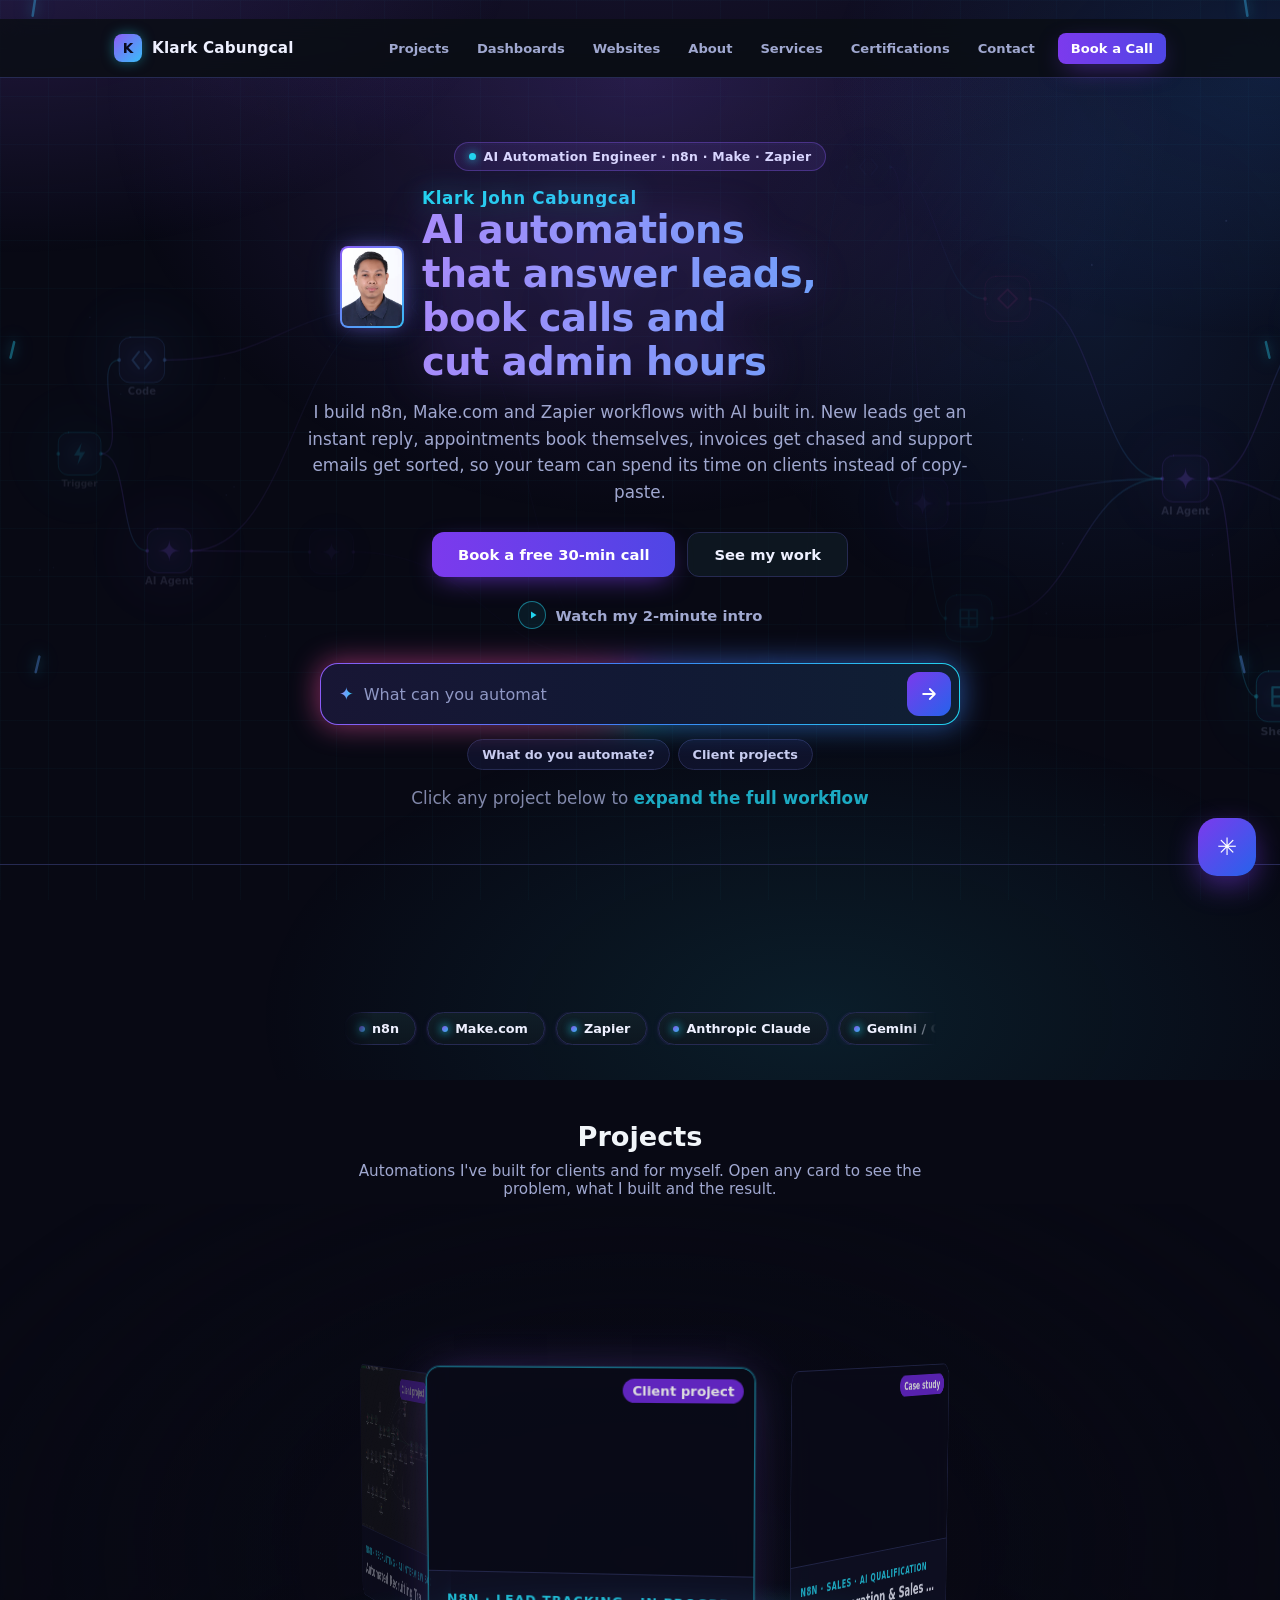
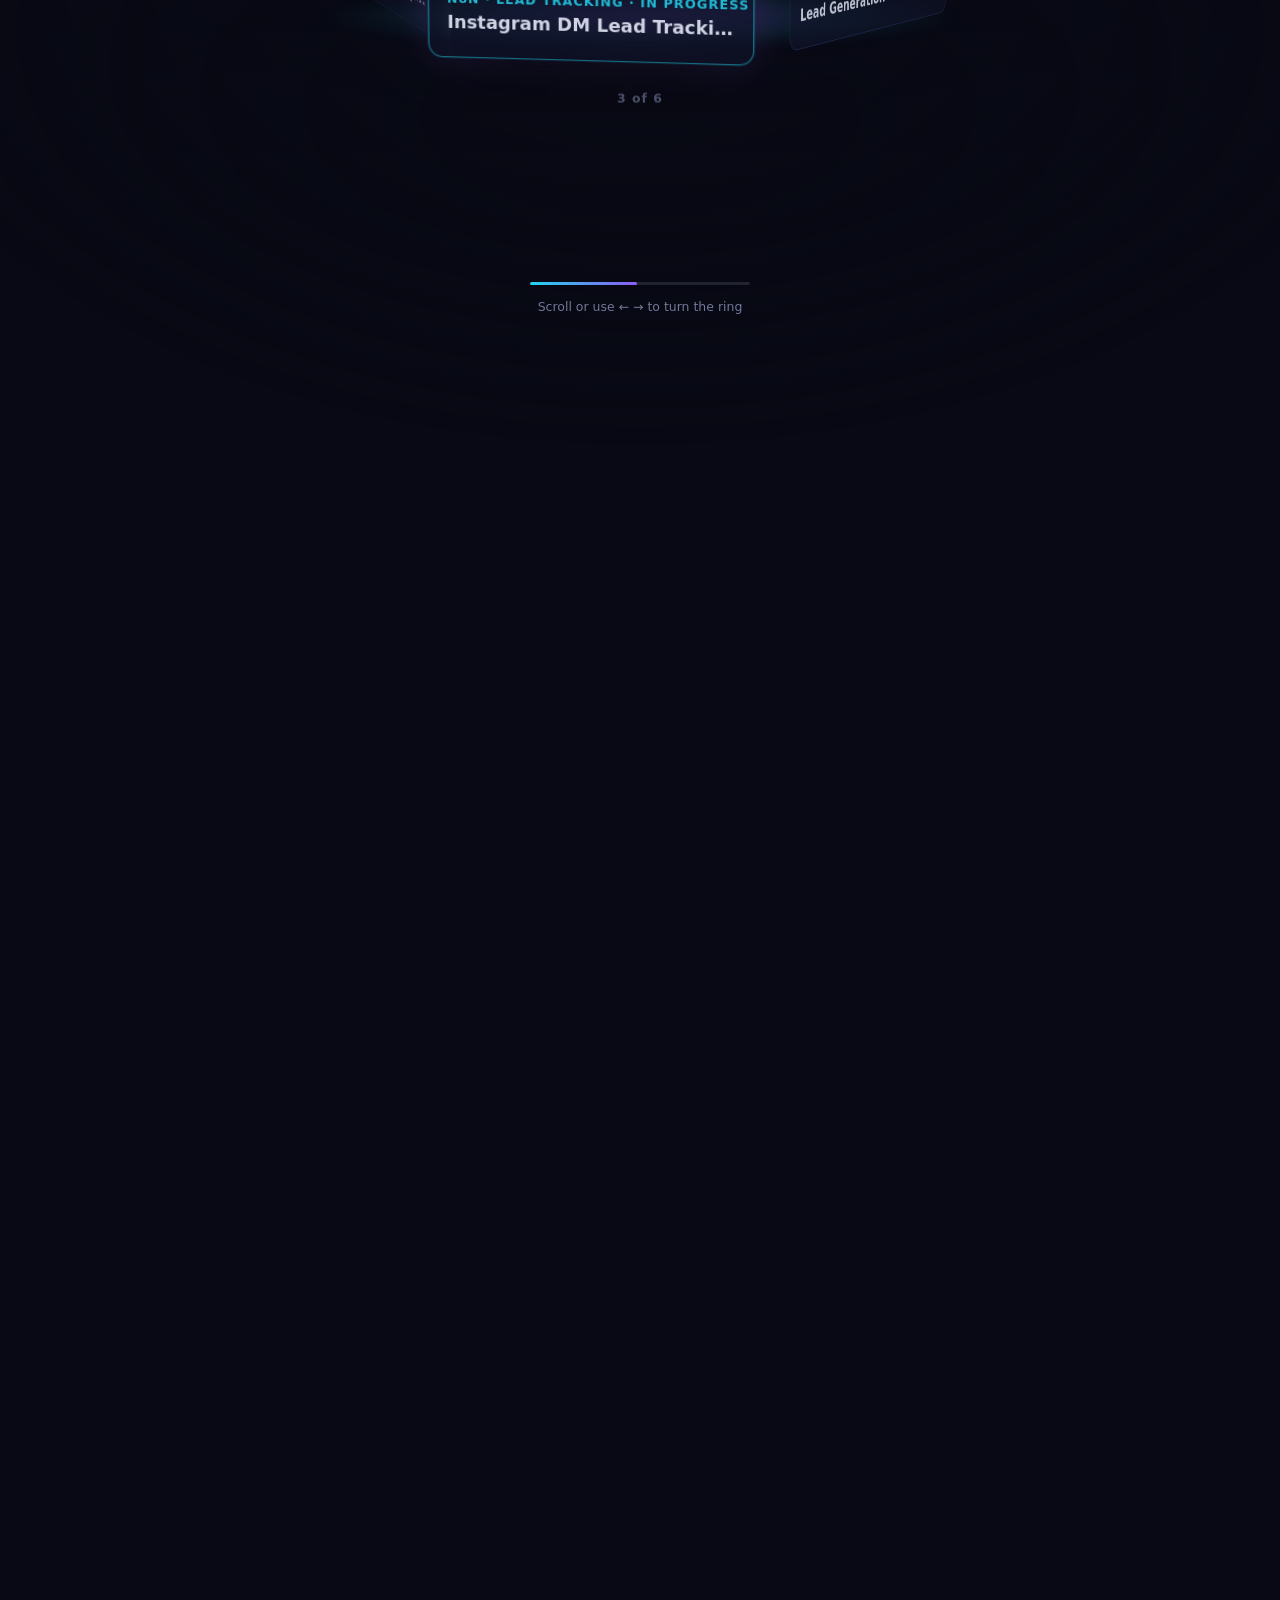
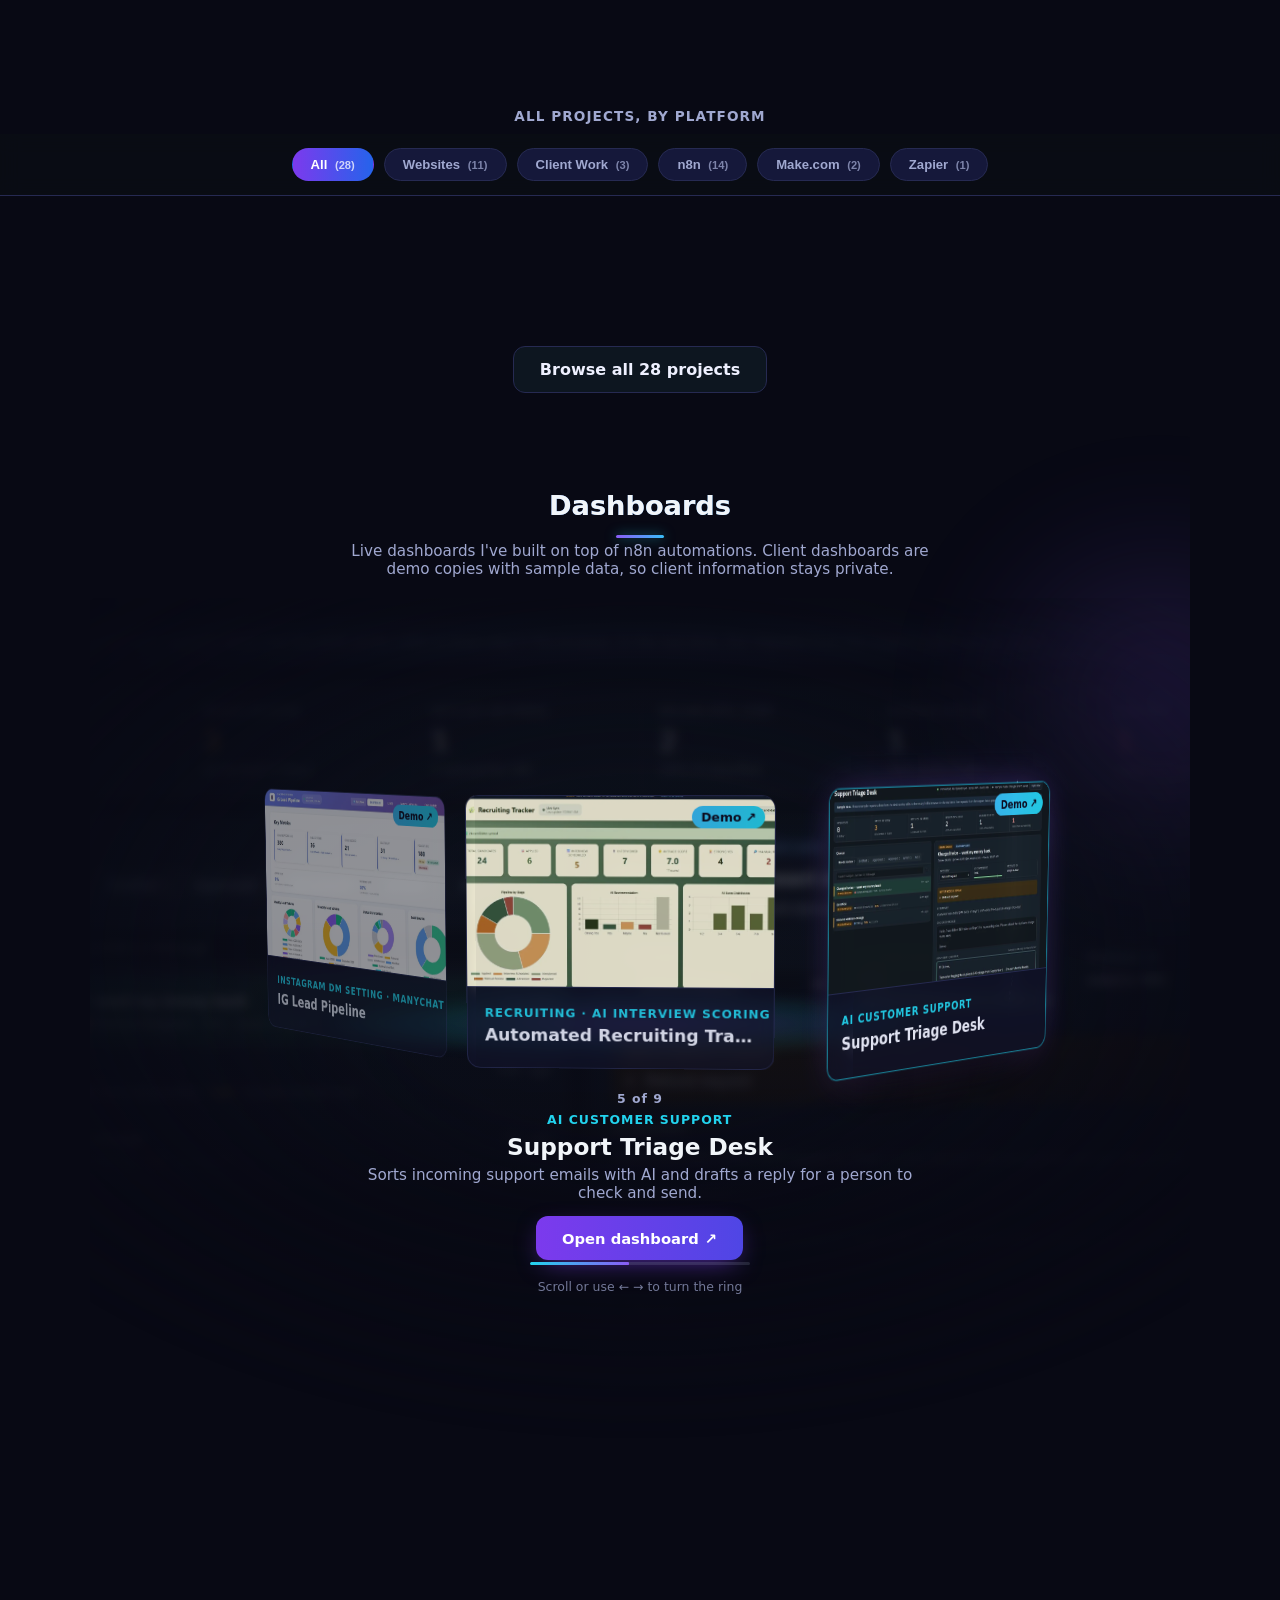
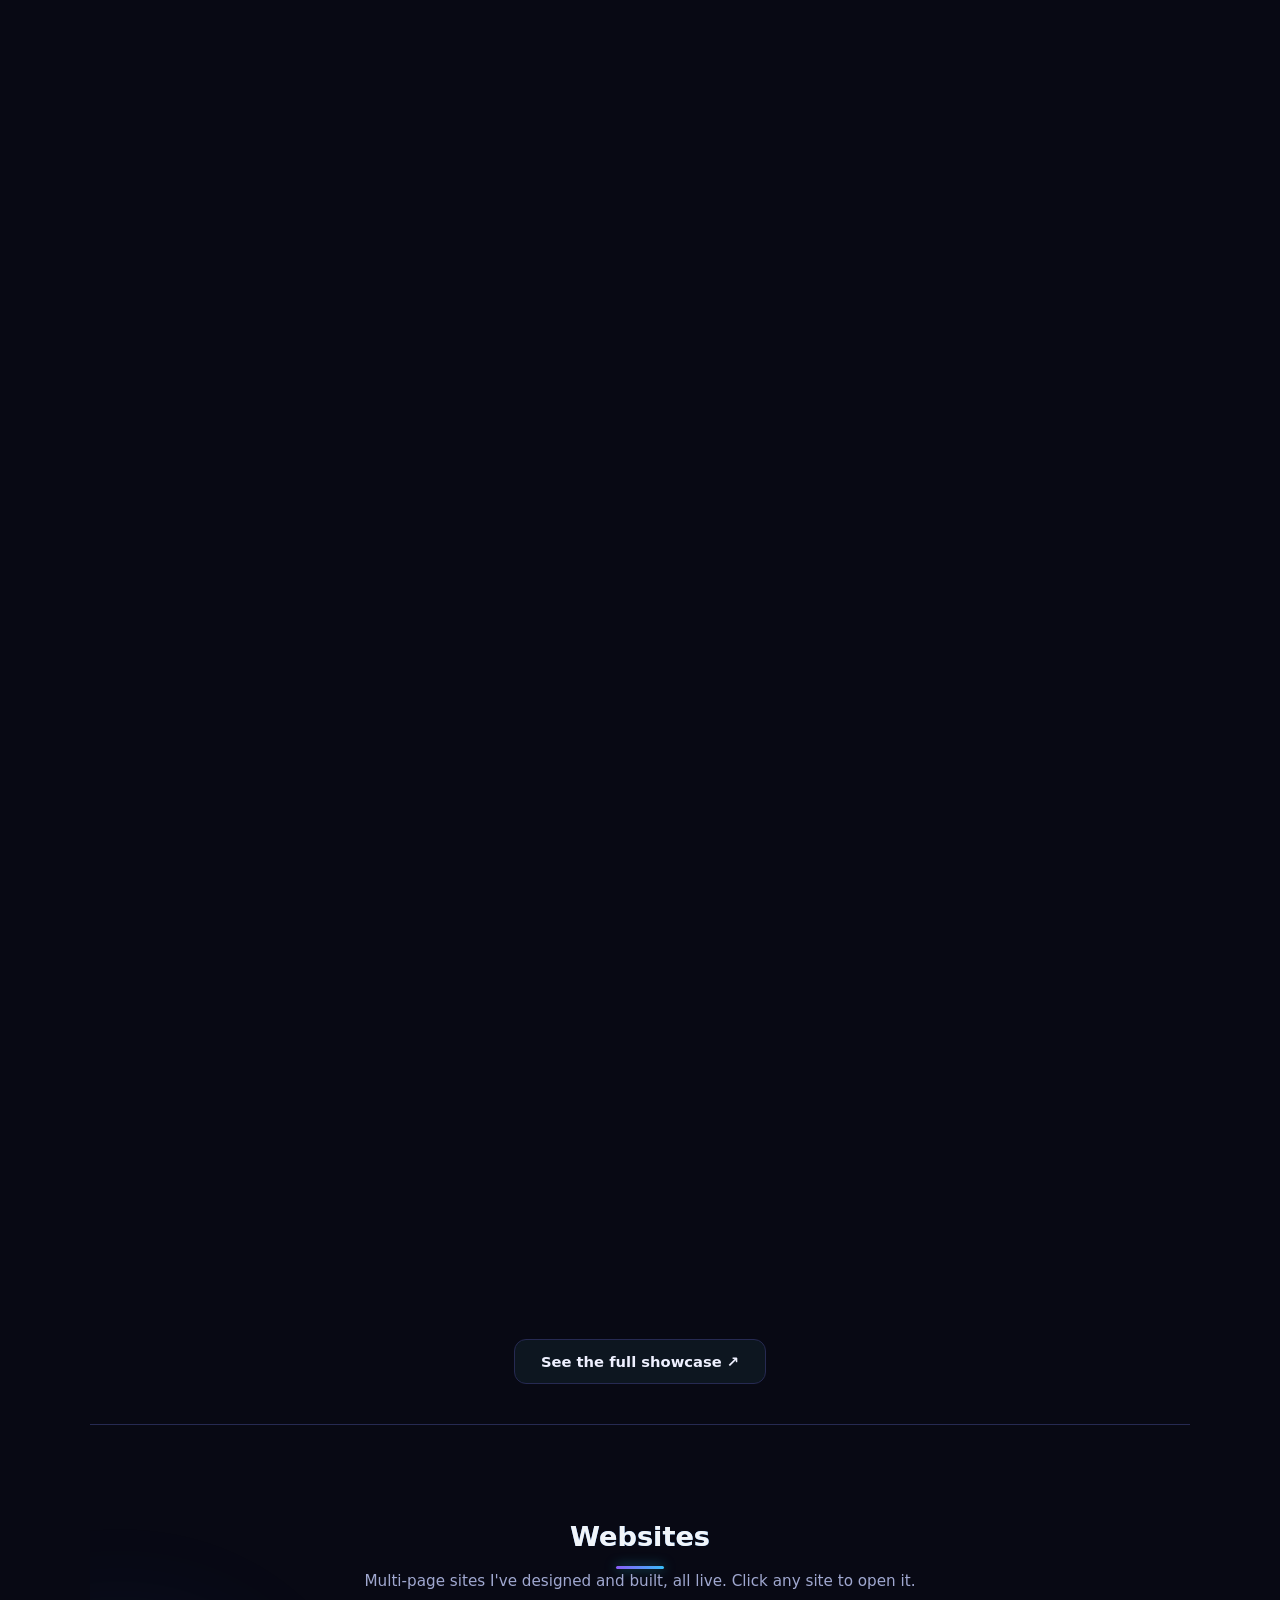
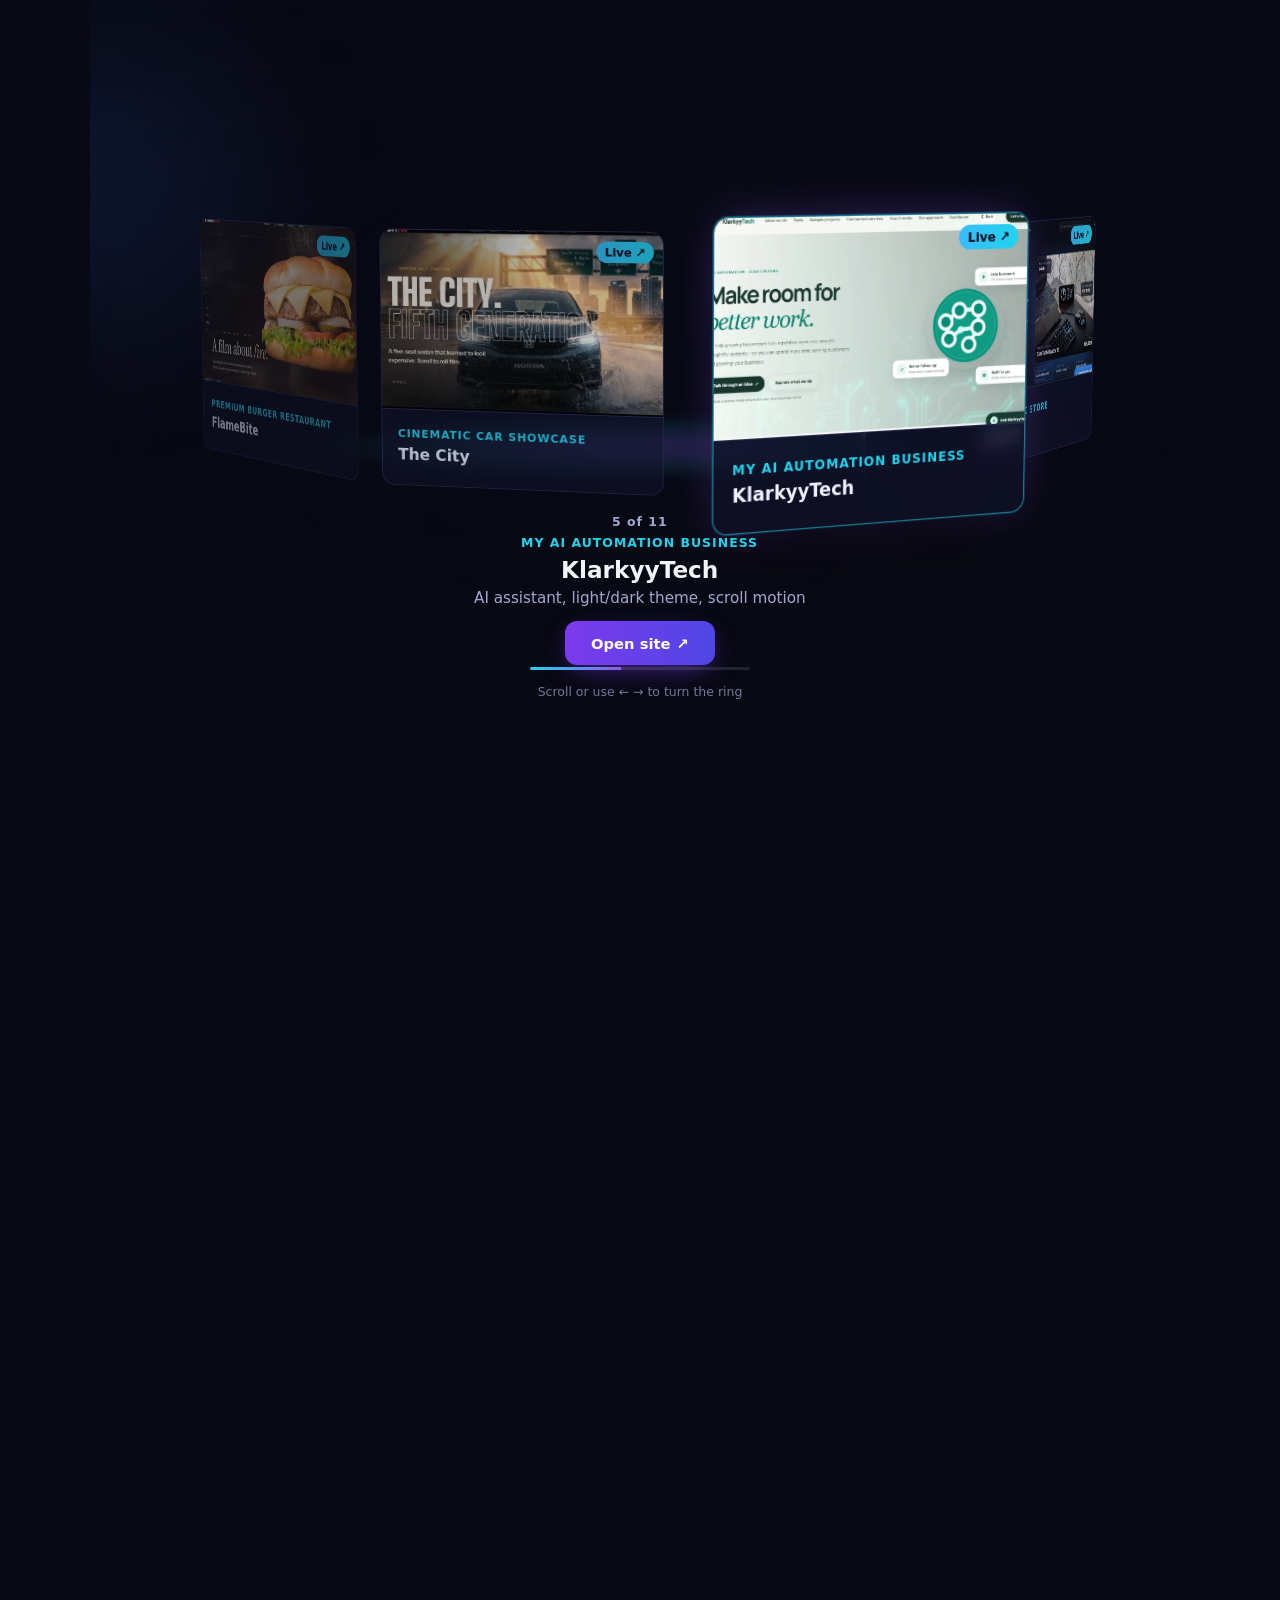
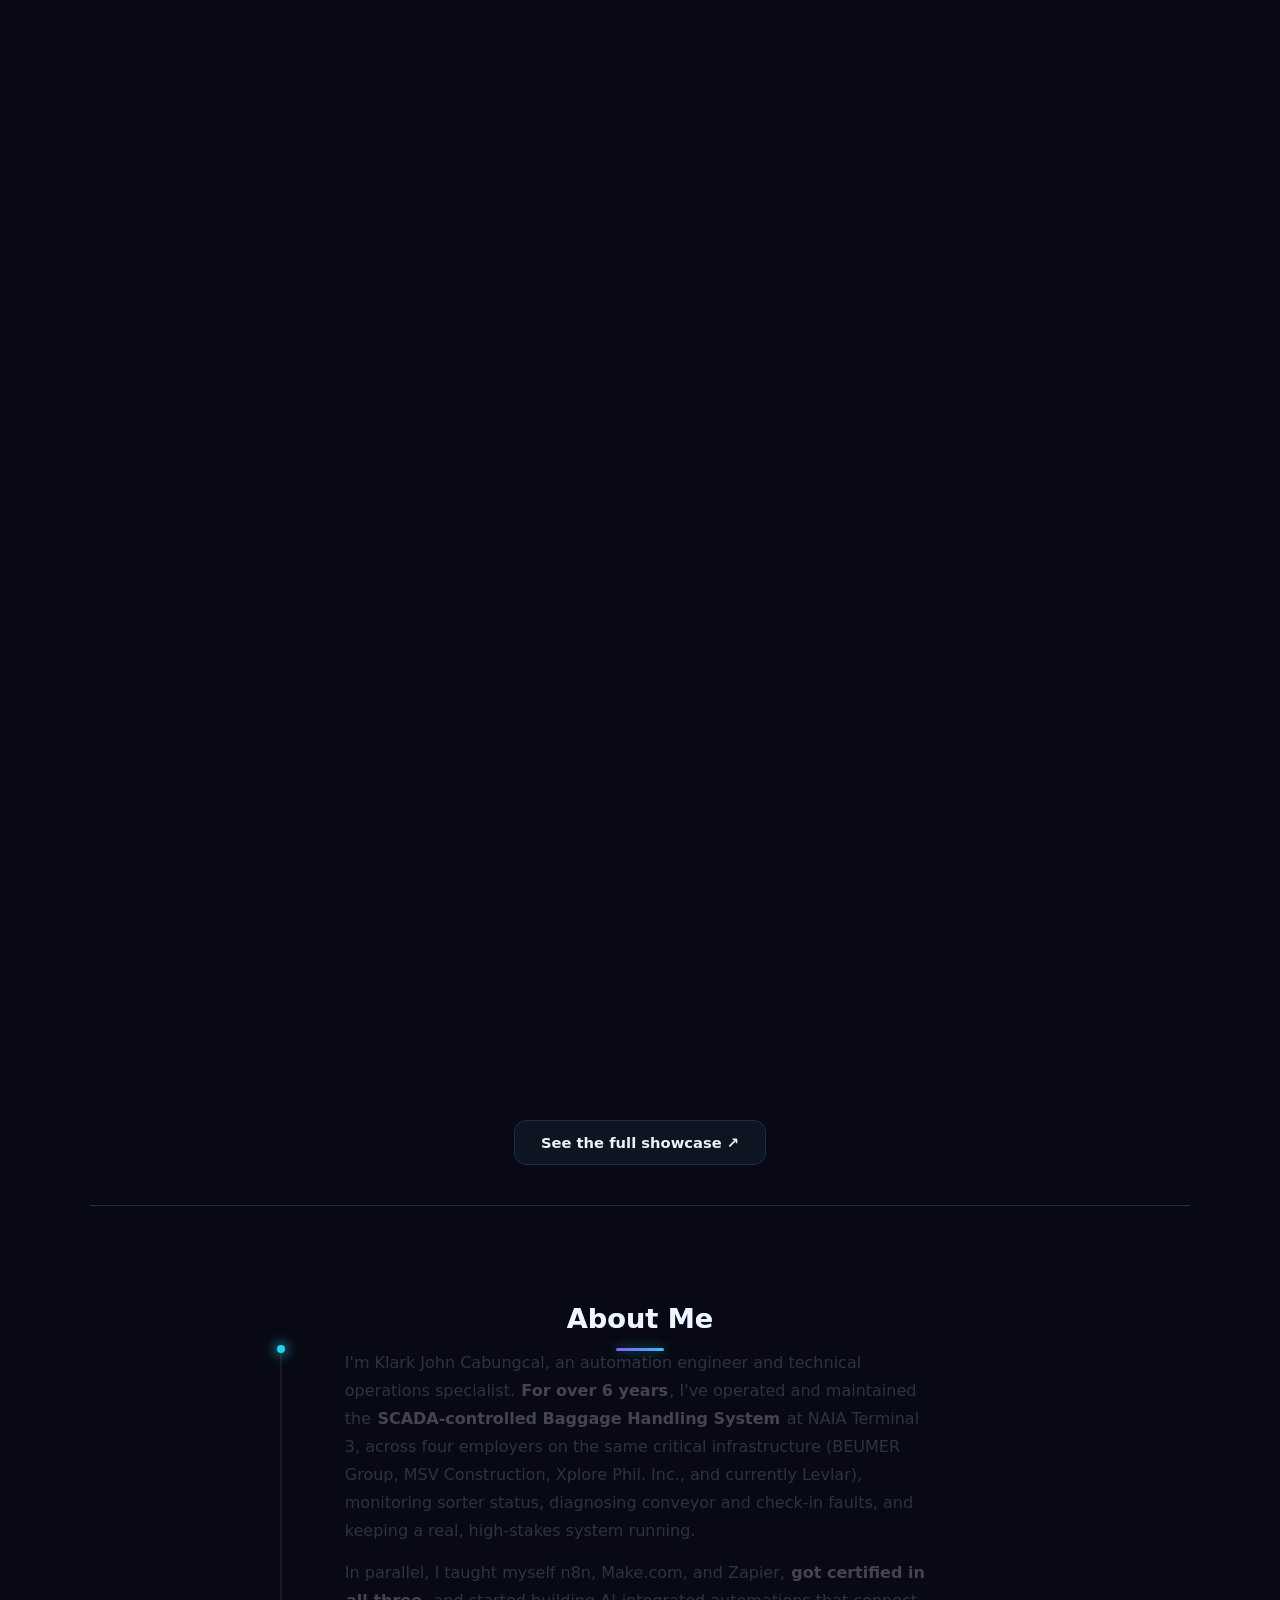
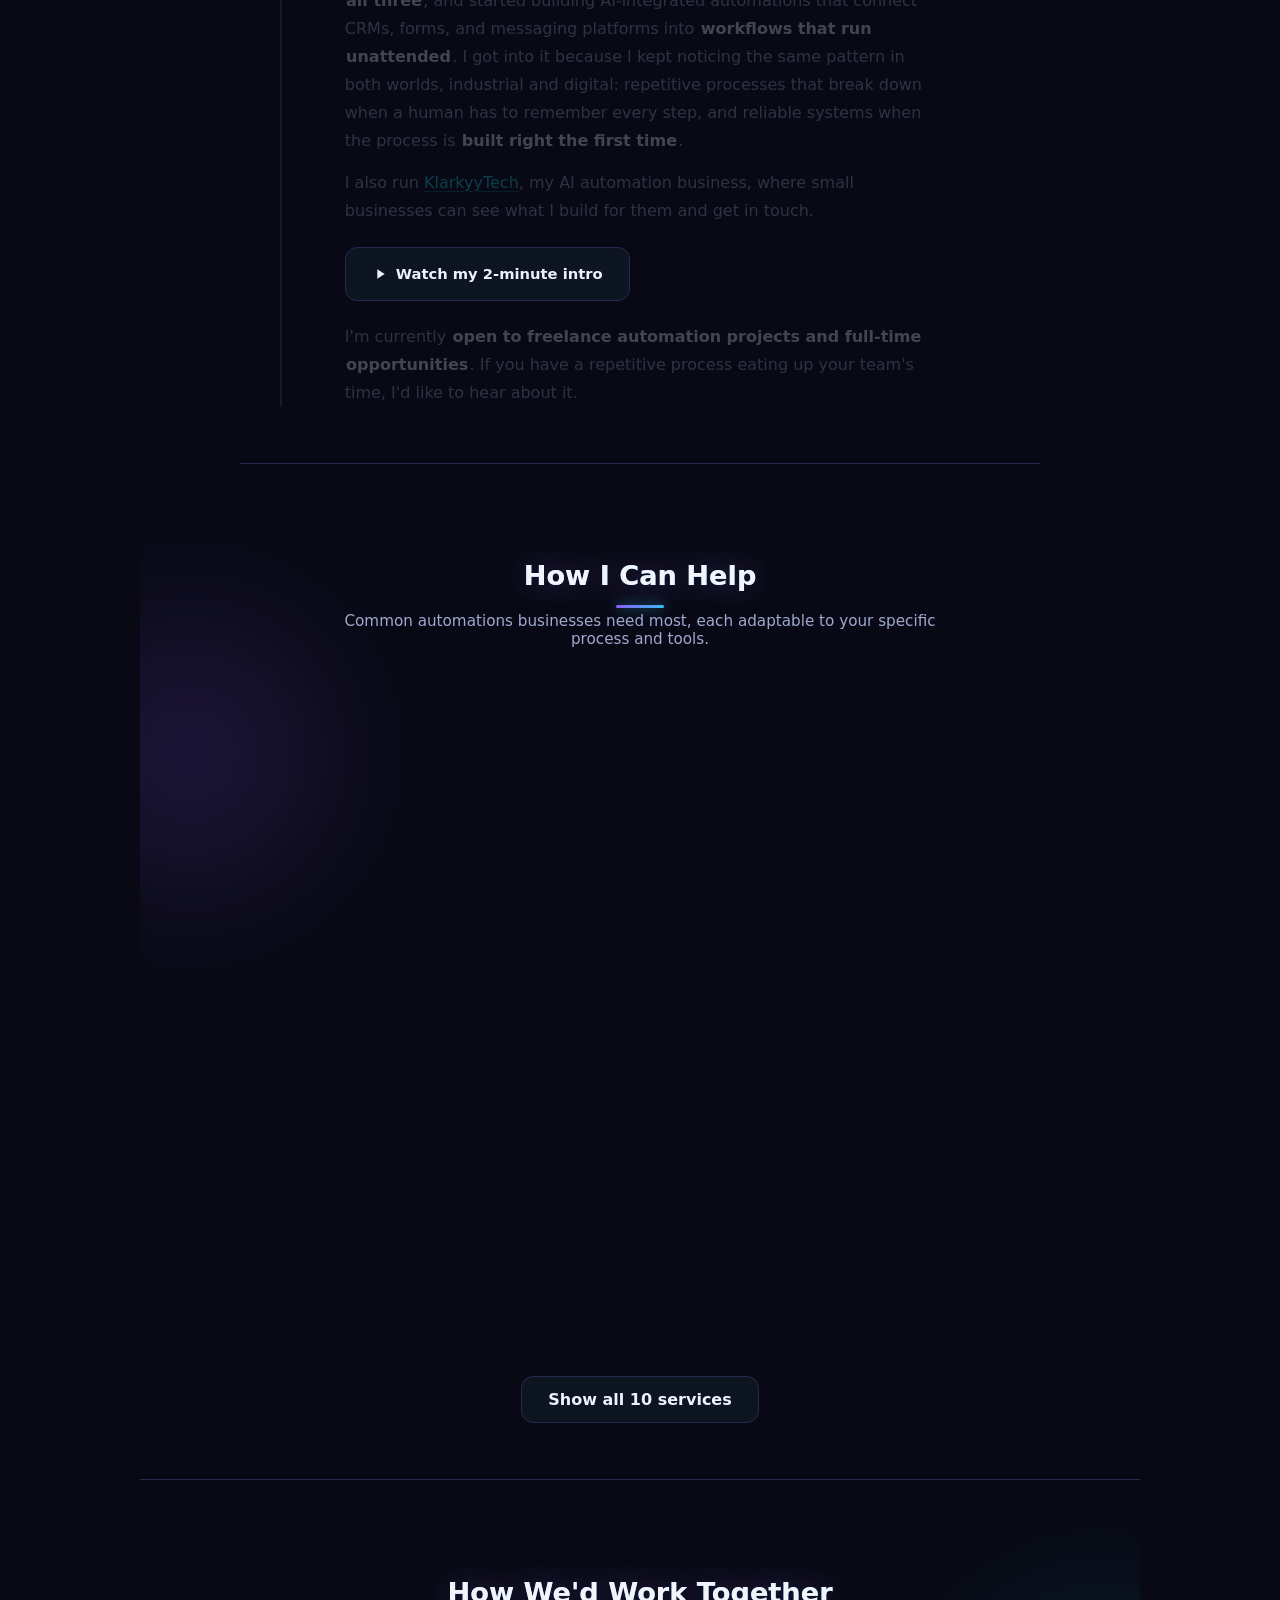
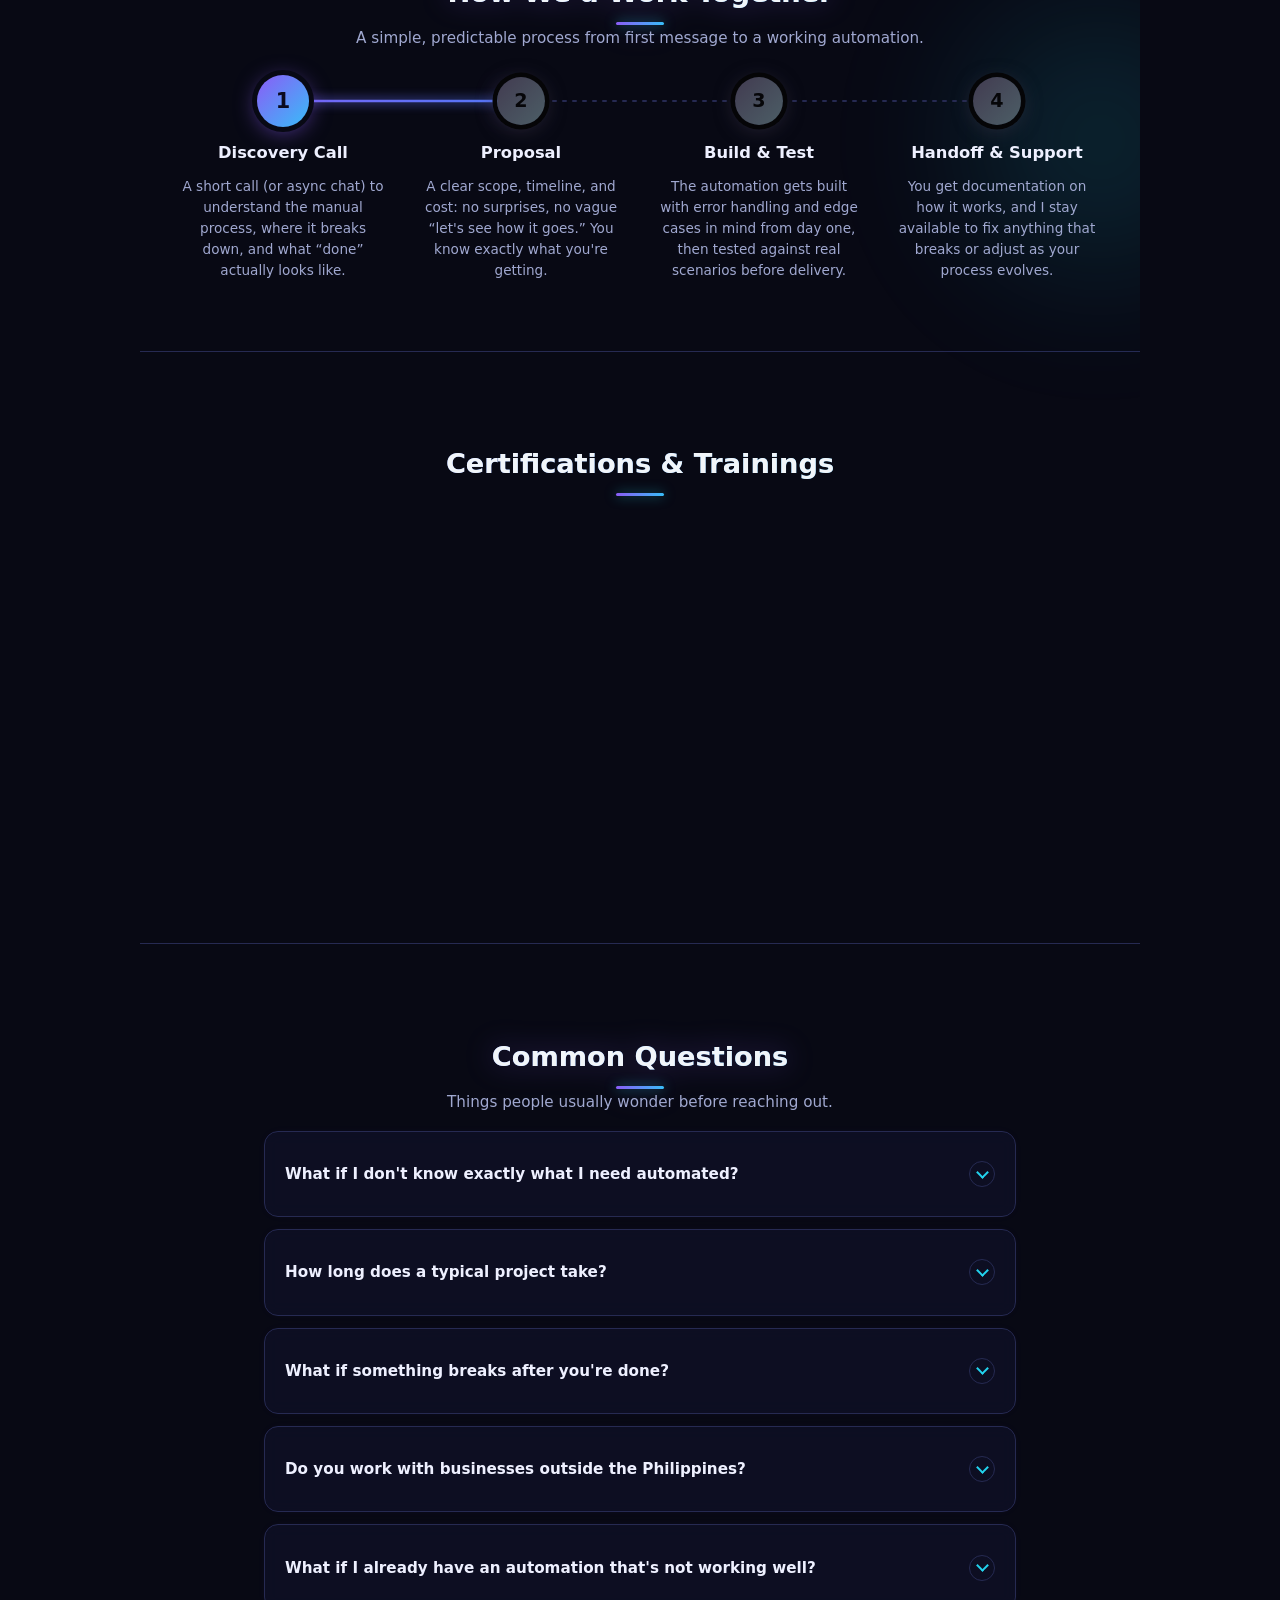
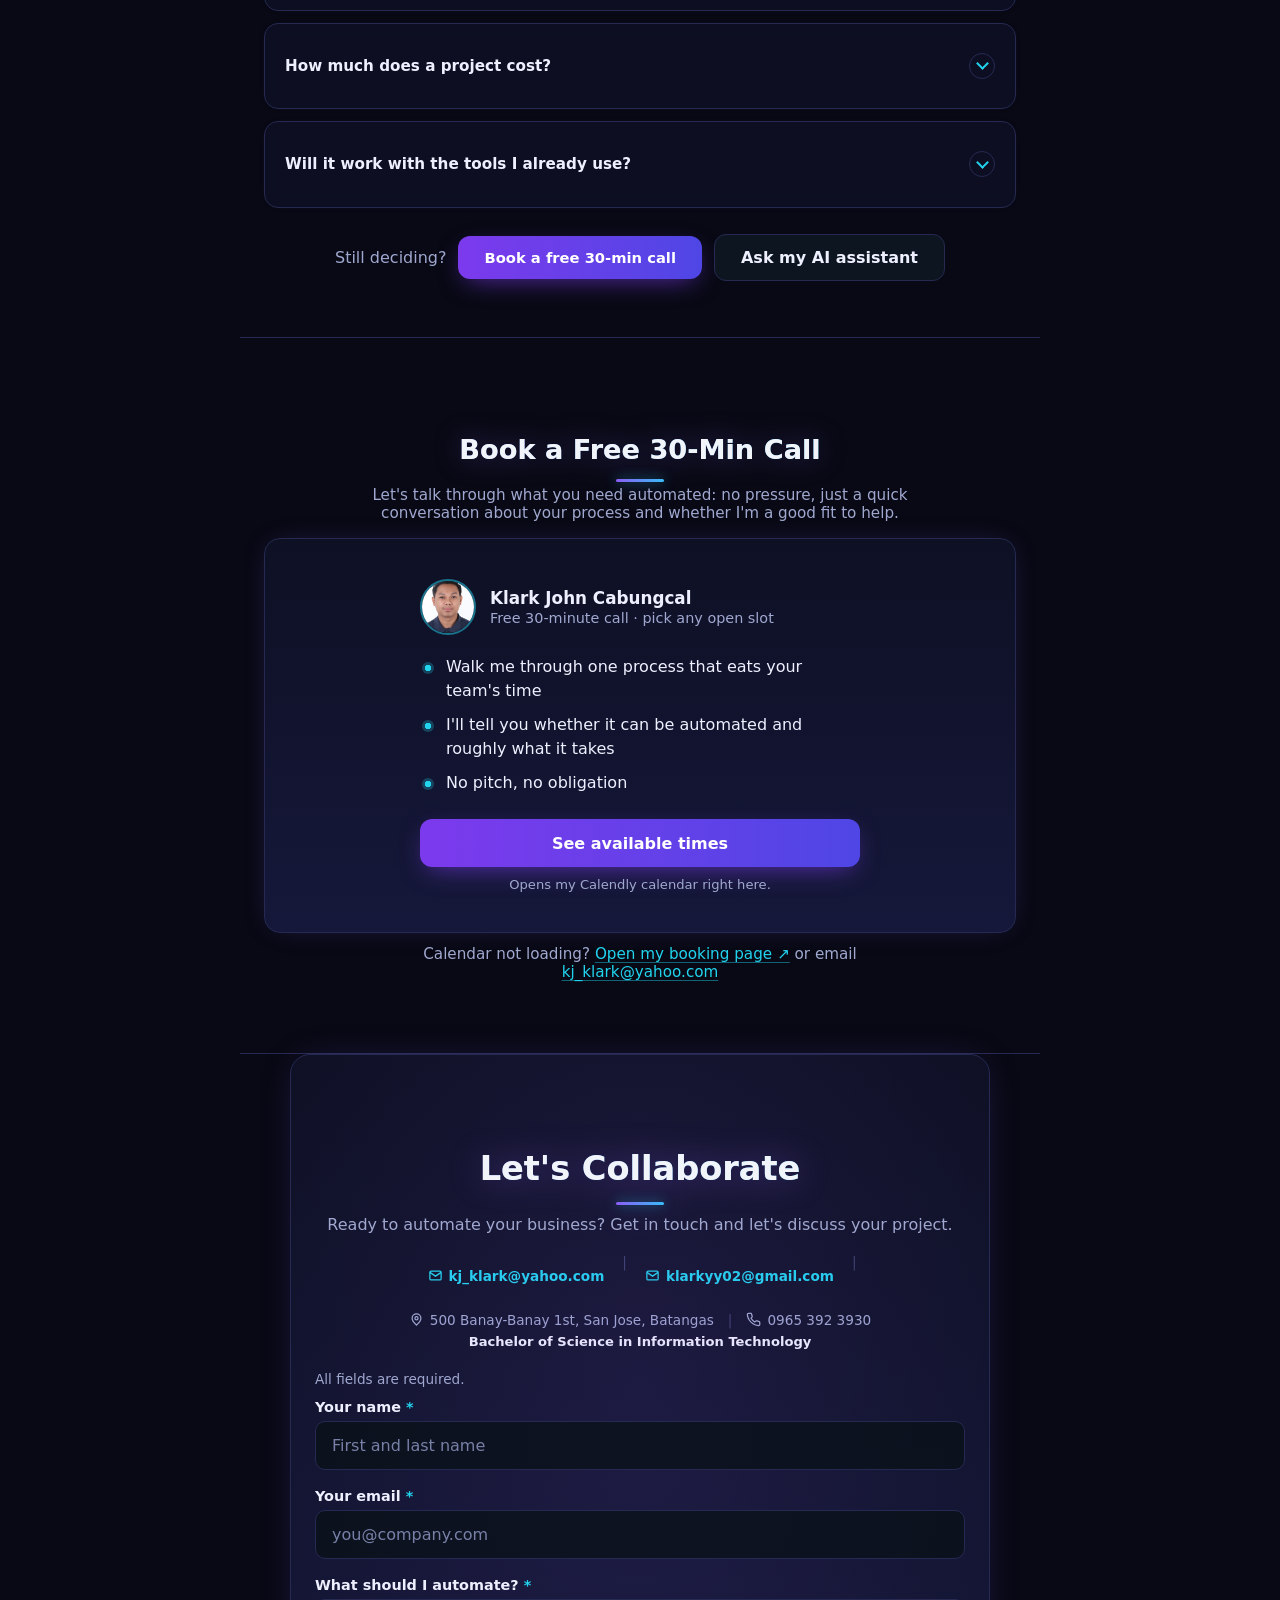
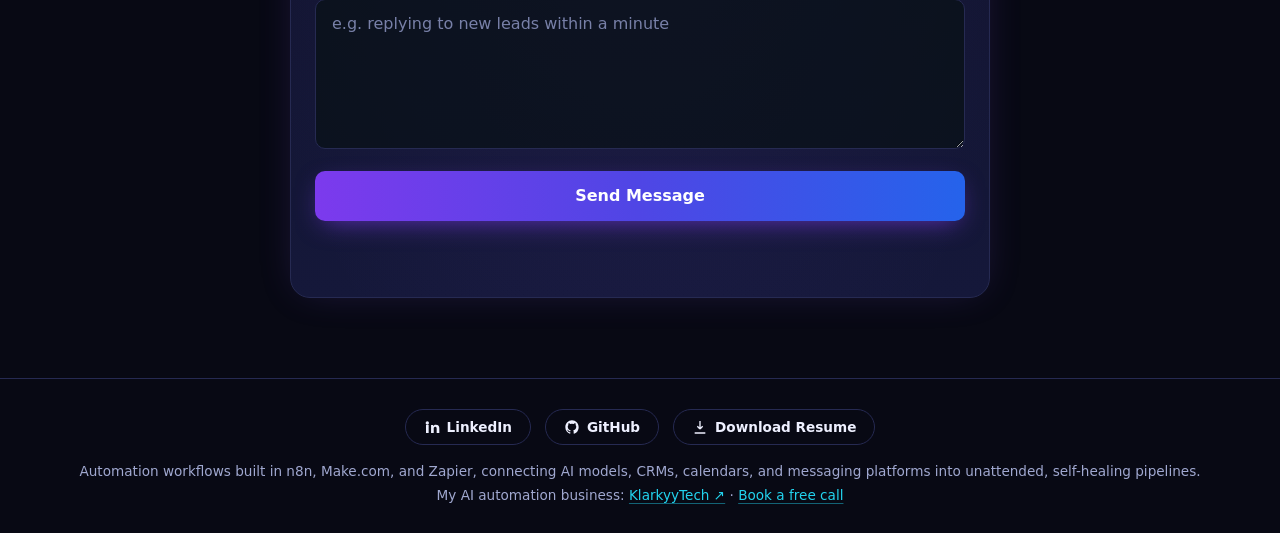
==== index.html @ 5cbebe32 "Add 4 n8n projects: Website Opportunity Finder, AI Chat Assistant, Reels Maker, WhatsApp AI Auto-Rep" ====
<!DOCTYPE html>
<html lang="en">
<head>
<meta charset="UTF-8">
<meta name="viewport" content="width=device-width, initial-scale=1">
<meta name="color-scheme" content="dark">
<meta name="theme-color" content="#080914">
<title>AI Automation Engineer (n8n, Make, Zapier) | Klark Cabungcal</title>
<meta name="description" content="AI automations that answer leads, book calls and cut admin hours. n8n, Make and Zapier workflows with live demos. Book a free 30-min call.">

<meta property="og:type" content="website">
<meta property="og:title" content="AI Automation Engineer (n8n, Make, Zapier) | Klark Cabungcal">
<meta property="og:description" content="AI automations that answer leads, book calls and cut admin hours. n8n, Make.com and Zapier workflows by Klark John Cabungcal, with real client projects, live demos and dashboards.">
<meta property="og:image" content="https://klarkyy00.github.io/Klark_portfolio/og-card.jpg">
<meta property="og:image:width" content="1200">
<meta property="og:image:height" content="630">
<meta property="og:image:alt" content="Klark John Cabungcal, AI Automation Engineer: AI automations that answer leads, book calls and cut admin hours">
<meta property="og:url" content="https://klarkyy00.github.io/Klark_portfolio/">
<link rel="canonical" href="https://klarkyy00.github.io/Klark_portfolio/">

<meta name="twitter:card" content="summary_large_image">
<meta name="twitter:title" content="AI Automation Engineer (n8n, Make, Zapier) | Klark Cabungcal">
<meta name="twitter:description" content="AI automations that answer leads, book calls and cut admin hours. n8n, Make.com and Zapier workflows by Klark John Cabungcal, with real client projects, live demos and dashboards.">
<meta name="twitter:image" content="https://klarkyy00.github.io/Klark_portfolio/og-card.jpg">
<meta name="twitter:image:alt" content="Klark John Cabungcal, AI Automation Engineer">

<link rel="icon" href="data:image/svg+xml,%3Csvg xmlns='http://www.w3.org/2000/svg' viewBox='0 0 100 100'%3E%3Ccircle cx='50' cy='50' r='45' fill='%238b5cf6'/%3E%3Ctext x='50' y='65' font-size='55' text-anchor='middle' fill='white' font-family='Arial'%3EK%3C/text%3E%3C/svg%3E">

<script type="application/ld+json">
{
  "@context": "https://schema.org",
  "@type": "Person",
  "name": "Klark John Cabungcal",
  "jobTitle": "AI Automation Engineer",
  "url": "https://klarkyy00.github.io/Klark_portfolio/",
  "email": "kj_klark@yahoo.com",
  "address": {
    "@type": "PostalAddress",
    "addressLocality": "San Jose",
    "addressRegion": "Batangas",
    "addressCountry": "PH"
  },
  "sameAs": [
    "https://www.linkedin.com/in/klark-john-cabungcal-205723249/",
    "https://github.com/klarkyy00"
  ],
  "knowsAbout": [
    "AI automation",
    "n8n",
    "Make.com",
    "Zapier",
    "AI agents",
    "Workflow automation",
    "CRM automation",
    "HubSpot",
    "HighLevel",
    "Airtable",
    "REST APIs and webhooks",
    "Prompt engineering",
    "SCADA monitoring"
  ],
  "alumniOf": [
    {
      "@type": "CollegeOrUniversity",
      "name": "University of Batangas"
    },
    {
      "@type": "CollegeOrUniversity",
      "name": "De La Salle Lipa"
    }
  ],
  "image": "https://klarkyy00.github.io/Klark_portfolio/profile-photo.png",
  "description": "AI automations that answer leads, book calls and cut admin hours. n8n, Make and Zapier workflows with live demos. Book a free 30-min call."
}
</script>
<script type="application/ld+json">
{
  "@context": "https://schema.org",
  "@type": "FAQPage",
  "mainEntity": [
    {
      "@type": "Question",
      "name": "What if I don't know exactly what I need automated?",
      "acceptedAnswer": {
        "@type": "Answer",
        "text": "That's completely normal, and it's actually where most projects start. On our first call, I'll ask about your day-to-day workflow and point out the repetitive parts that are good automation candidates — you don't need to arrive with a technical spec."
      }
    },
    {
      "@type": "Question",
      "name": "How long does a typical project take?",
      "acceptedAnswer": {
        "@type": "Answer",
        "text": "It depends on scope, but most single-workflow automations (like lead routing, booking, or invoice follow-up) take about 1-2 weeks from kickoff to a tested, working system. I'll give you a specific timeline as part of the proposal, not a vague estimate."
      }
    },
    {
      "@type": "Question",
      "name": "What if something breaks after you're done?",
      "acceptedAnswer": {
        "@type": "Answer",
        "text": "Every automation I build includes error alerts, so if something fails, you (and I) find out immediately instead of silently. I stay available after handoff to fix issues or adjust the workflow as your process changes."
      }
    },
    {
      "@type": "Question",
      "name": "Do you work with businesses outside the Philippines?",
      "acceptedAnswer": {
        "@type": "Answer",
        "text": "Yes — all of my work is remote and platform-based (n8n, Make.com, Zapier all run in the cloud), so location isn't a barrier. I'm happy to adjust working hours to overlap with your team's timezone."
      }
    },
    {
      "@type": "Question",
      "name": "What if I already have an automation that's not working well?",
      "acceptedAnswer": {
        "@type": "Answer",
        "text": "I can review an existing workflow, find where it's breaking down or missing error handling, and either fix it or rebuild the parts that need it — you don't need to start from zero."
      }
    },
    {
      "@type": "Question",
      "name": "How much does a project cost?",
      "acceptedAnswer": {
        "@type": "Answer",
        "text": "It depends on the size of the job. After a free 30-minute call I send you a fixed quote, so you know the full cost before any work starts. Small fixes are a one-off fee; bigger systems are a one-time build fee plus an optional monthly care plan."
      }
    },
    {
      "@type": "Question",
      "name": "Will it work with the tools I already use?",
      "acceptedAnswer": {
        "@type": "Answer",
        "text": "Usually, yes. I've connected Gmail, Google Sheets, Calendar and Drive, HubSpot, HighLevel, Airtable, Slack, Calendly, Jotform and ManyChat. If your tool has an API or webhooks, n8n, Make or Zapier can almost always connect it, and if it can't, I'll tell you on the call."
      }
    }
  ]
}
</script>
<style>
  :root{
    --bg:#080914; --panel:#0e1024; --panel2:#15183a;
    --border:#262a52; --text:#eef0ff; --muted:#a0a8d0;
    --accent:#8b5cf6; --accent2:#22d3ee; --deep:#6d28d9; --sea:#38bdf8;
  }
  *{box-sizing:border-box;}
  html{ overflow-x:hidden; }
  body{
    margin:0; background:var(--bg); color:var(--text);
    font-family:'Segoe UI',system-ui,-apple-system,sans-serif;
    padding:0; overflow-x:hidden;
  }
  .hero{
    position:relative;
    padding:64px 24px 56px; text-align:center;
    background:radial-gradient(ellipse at top, #1c1640 0%, var(--bg) 70%);
    border-bottom:1px solid var(--border);
  }
  .hero h1{
    font-size:2.4rem; margin:0 0 12px;
    background:linear-gradient(90deg, var(--accent), var(--sea), var(--accent2), var(--accent));
    background-size:300% 100%;
    -webkit-background-clip:text; background-clip:text; color:transparent;
    font-weight:800; letter-spacing:-0.5px;
    animation:title-shimmer 6s linear infinite;
    filter:drop-shadow(0 0 18px rgba(139,92,246,0.35));
  }
  @keyframes title-shimmer{
    0%{ background-position:0% 50%; }
    100%{ background-position:300% 50%; }
  }
  .hero p{color:var(--muted); font-size:1.05rem; max-width:640px; margin:0 auto;}
  .contact-line{
    display:flex; gap:14px; justify-content:center; flex-wrap:wrap;
    margin-top:16px; font-size:0.85rem; color:var(--muted);
  }
  .contact-line a{ color:var(--accent2); text-decoration:none; font-weight:600; display:inline-flex; align-items:center; gap:6px; min-height:44px; padding:0 4px; }  /* 44px touch target (WCAG 2.5.8) */
  .contact-line a:hover{ text-decoration:underline; }
  .contact-line span.sep{ color:#3a3f6b; }
  .contact-line span.addr{ display:inline-flex; align-items:center; gap:6px; }
  .contact-icon{ width:15px; height:15px; flex-shrink:0; }
  .edu-line{
    margin-top:10px; font-size:0.82rem; color:var(--muted); font-weight:500;
  }
  .edu-line strong{ color:var(--text); font-weight:700; }
  .badges{
    display:flex; overflow:hidden; width:100%;
    -webkit-mask-image:linear-gradient(90deg, transparent, #000 5%, #000 95%, transparent);
    mask-image:linear-gradient(90deg, transparent, #000 5%, #000 95%, transparent);
  }
  .badges-section{
    max-width:640px; margin:36px auto; padding:20px 24px;
    box-sizing:border-box; width:100%;
  }
  .badges-track{
    display:flex; gap:11px; flex-shrink:0;
    animation:badges-scroll 90s linear infinite;
    will-change:transform;
  }
  .badges:hover .badges-track{ animation-play-state:paused; }
  @keyframes badges-scroll{
    0%{ transform:translateX(0); }
    100%{ transform:translateX(-66.666%); }
  }
  .badge{
    position:relative;
    background:linear-gradient(180deg, rgba(18,32,41,0.9), rgba(14,23,32,0.9));
    border:1px solid var(--border); color:var(--text);
    padding:8px 16px 8px 14px; border-radius:22px; font-size:0.8rem; font-weight:600;
    display:inline-flex; align-items:center; gap:7px;
    box-shadow:0 0 0 1px rgba(139,92,246,0.08), 0 2px 10px -4px rgba(139,92,246,0.25);
    transition:transform .25s ease, box-shadow .25s ease, border-color .25s ease, color .25s ease;
    cursor:default;
    overflow:hidden;
  }
  .badge::before{
    content:'';
    width:6px; height:6px; border-radius:50%;
    background:linear-gradient(135deg, var(--accent), var(--sea));
    box-shadow:0 0 8px 1px rgba(34,211,238,0.8);
    flex-shrink:0;
    animation:badge-pulse 2.2s ease-in-out infinite;
  }
  @keyframes badge-pulse{
    0%,100%{ opacity:0.6; transform:scale(0.85); }
    50%{ opacity:1; transform:scale(1.15); }
  }
  .badge:hover{
    transform:translateY(-3px);
    border-color:var(--accent2);
    color:var(--accent2);
    box-shadow:0 0 0 1px rgba(34,211,238,0.3), 0 10px 24px -8px rgba(34,211,238,0.5);
  }
  .hint{color:var(--muted); font-size:0.82rem; margin-top:26px; opacity:0.8;}
  .hint span{color:var(--accent2); font-weight:700;}

  /* ===== SOCIAL / RESUME LINKS ===== */
  .social-row{
    display:flex; gap:14px; justify-content:center; margin-top:18px; margin-bottom:8px; flex-wrap:wrap;
  }
  .social-btn{
    display:inline-flex; align-items:center; gap:7px;
    padding:9px 18px; border-radius:24px; font-size:0.85rem; font-weight:700;
    text-decoration:none; transition:transform .15s, opacity .2s;
  }
  .social-btn:hover{ transform:translateY(-2px); }
  .social-btn svg{ width:16px; height:16px; }
  .social-btn.outline{
    border:1.5px solid var(--border); color:var(--text); background:transparent;
  }
  .social-btn.outline:hover{ border-color:var(--accent2); color:var(--accent2); }
  .social-btn.solid{
    background:linear-gradient(90deg, var(--sea), var(--accent2)); color:#0b0a1f; border:none;
  }

  /* ===== ABOUT SECTION ===== */
  .about-section{
    max-width:800px; margin:0 auto; padding:56px 24px; text-align:center;
    border-bottom:1px solid var(--border);
  }
  .about-section h2{
    font-size:1.7rem; font-weight:800; margin-bottom:16px; color:var(--text);
  }
  .about-section p{
    color:var(--muted); font-size:1rem; line-height:1.75; max-width:640px; margin:0 auto;
  }
  .about-section p + p{ margin-top:14px; }

  /* ===== SERVICES ===== */
  .services-section{
    max-width:1000px; margin:0 auto; padding:56px 24px;
    border-bottom:1px solid var(--border);
  }
  .services-section h2{
    font-size:1.7rem; font-weight:800; margin-bottom:10px; color:var(--text); text-align:center;
    background:linear-gradient(90deg, var(--accent), var(--sea), var(--accent2), var(--accent));
    background-size:300% 100%;
    -webkit-background-clip:text; background-clip:text; -webkit-text-fill-color:transparent;
    animation:title-shimmer 6s linear infinite;
    filter:drop-shadow(0 0 14px rgba(139,92,246,0.3));
  }
  .services-section > p.services-sub{
    text-align:center; color:var(--muted); font-size:0.95rem; max-width:600px; margin:0 auto 32px;
  }
  .services-grid{
    display:grid; grid-template-columns:repeat(auto-fit, minmax(230px,1fr));
    gap:18px;
  }
  .service-card{
    position:relative; overflow:hidden;
    background:linear-gradient(180deg, var(--panel) 0%, var(--panel2) 100%);
    border:1px solid var(--border); border-radius:14px; padding:22px 20px;
    transition:transform .3s ease, box-shadow .3s ease, border-color .3s ease;
    box-shadow:0 0 16px -8px rgba(139,92,246,0.2);
  }
  .service-card:hover{
    transform:translateY(-5px);
    border-color:var(--accent2);
    box-shadow:0 16px 40px -12px rgba(139,92,246,0.4), 0 0 30px -8px rgba(56,189,248,0.3);
  }
  .service-icon{
    width:38px; height:38px; border-radius:10px;
    background:linear-gradient(135deg, var(--accent), var(--sea));
    display:flex; align-items:center; justify-content:center;
    margin-bottom:14px;
    box-shadow:0 4px 14px -2px rgba(139,92,246,0.5);
  }
  .service-icon svg{ width:19px; height:19px; stroke:#fff; }
  .service-card h3{ font-size:1.02rem; font-weight:700; color:var(--text); margin-bottom:8px; }
  .service-card p{ font-size:0.85rem; color:var(--muted); line-height:1.55; margin-bottom:12px; }
.service-demo{ display:inline-block; margin-top:14px; padding:8px 14px; border-radius:10px; border:1px solid var(--accent); color:var(--accent2); font-size:0.82rem; font-weight:700; text-decoration:none; transition:background .2s, color .2s; }
.service-demo:hover, .service-demo:focus-visible{ background:var(--accent); color:#fff; }
  .service-tags{ display:flex; flex-wrap:wrap; gap:6px; }
  .service-tags span{
    font-size:0.68rem; font-weight:700; text-transform:uppercase; letter-spacing:0.04em;
    background:rgba(139,92,246,0.12); color:var(--accent2);
    padding:3px 9px; border-radius:6px;
  }

  /* ===== PROCESS SECTION ===== */
  .process-section{
    max-width:1000px; margin:0 auto; padding:56px 24px;
    border-bottom:1px solid var(--border);
  }
  .process-section h2{
    font-size:1.7rem; font-weight:800; margin-bottom:10px; color:var(--text); text-align:center;
    background:linear-gradient(90deg, var(--accent), var(--sea), var(--accent2), var(--accent));
    background-size:300% 100%;
    -webkit-background-clip:text; background-clip:text; -webkit-text-fill-color:transparent;
    animation:title-shimmer 6s linear infinite;
    filter:drop-shadow(0 0 14px rgba(139,92,246,0.3));
  }
  .process-section > p.process-sub{
    text-align:center; color:var(--muted); font-size:0.95rem; max-width:600px; margin:0 auto 40px;
  }
  .process-steps{
    display:grid; grid-template-columns:repeat(auto-fit, minmax(210px,1fr));
    gap:0;
    position:relative;
  }
  .process-step{
    position:relative; text-align:center; padding:0 16px;
  }
  .process-step::after{
    content:'';
    position:absolute; top:26px; left:calc(50% + 34px); right:calc(-50% + 34px);
    height:2px;
    background:linear-gradient(90deg,
      var(--border) 0%,
      var(--border) 35%,
      var(--accent2) 42%,
      #fff 50%,
      var(--accent2) 58%,
      var(--border) 65%,
      var(--border) 100%);
    background-size:300% 100%;
    animation:wire-flow 2.4s linear infinite;
    box-shadow:0 0 6px rgba(34,211,238,0.4);
  }
  @keyframes wire-flow{
    0%{ background-position:100% 0; }
    100%{ background-position:-200% 0; }
  }
  .process-step:nth-child(1)::after{ animation-delay:0s; }
  .process-step:nth-child(2)::after{ animation-delay:.6s; }
  .process-step:nth-child(3)::after{ animation-delay:1.2s; }
  .process-step:nth-child(4)::after{ animation-delay:1.8s; }
  .process-step:last-child::after{ display:none; }
  .process-number{
    width:52px; height:52px; border-radius:50%;
    background:linear-gradient(135deg, var(--accent), var(--sea));
    display:flex; align-items:center; justify-content:center;
    margin:0 auto 16px; position:relative; z-index:1;
    font-size:1.3rem; font-weight:800; color:#0b0a1f;
    box-shadow:0 0 0 5px var(--bg), 0 4px 18px -2px rgba(139,92,246,0.6);
    animation:process-pulse 3s ease-in-out infinite;
  }
  @keyframes process-pulse{
    0%,100%{ box-shadow:0 0 0 5px var(--bg), 0 4px 18px -2px rgba(139,92,246,0.5); }
    50%{ box-shadow:0 0 0 5px var(--bg), 0 4px 26px 2px rgba(34,211,238,0.75); }
  }
  .process-step h3{ font-size:1.02rem; font-weight:700; color:var(--text); margin-bottom:8px; }
  .process-step p{ font-size:0.85rem; color:var(--muted); line-height:1.55; }
  @media (max-width:768px){
    .process-step::after{ display:none; }
  }

  /* ===== FAQ SECTION ===== */
  .faq-section{
    max-width:800px; margin:0 auto; padding:56px 24px;
    border-bottom:1px solid var(--border);
  }
  .faq-section h2{
    font-size:1.7rem; font-weight:800; margin-bottom:10px; color:var(--text); text-align:center;
    background:linear-gradient(90deg, var(--accent), var(--sea), var(--accent2), var(--accent));
    background-size:300% 100%;
    -webkit-background-clip:text; background-clip:text; -webkit-text-fill-color:transparent;
    animation:title-shimmer 6s linear infinite;
    filter:drop-shadow(0 0 14px rgba(139,92,246,0.3));
  }
  .faq-section > p.faq-sub{
    text-align:center; color:var(--muted); font-size:0.95rem; max-width:560px; margin:0 auto 32px;
  }
  .faq-item{
    background:linear-gradient(180deg, var(--panel) 0%, var(--panel2) 100%);
    border:1px solid var(--border); border-radius:14px;
    margin-bottom:12px; overflow:hidden; cursor:pointer;
    transition:border-color .25s, box-shadow .25s;
    box-shadow:0 0 14px -8px rgba(139,92,246,0.18);
  }
  .faq-item:hover{ border-color:var(--accent); }
  .faq-item.open{ border-color:var(--accent2); box-shadow:0 0 24px -6px rgba(34,211,238,0.35); }
  .faq-q{
    cursor:pointer;
    padding:18px 20px; display:flex; justify-content:space-between; align-items:center; gap:14px;
  }
  .faq-q h3{ font-size:0.95rem; font-weight:700; color:var(--text); }
  .faq-chevron{
    flex-shrink:0; width:26px; height:26px; border-radius:50%;
    border:1px solid var(--border); display:flex; align-items:center; justify-content:center;
    color:var(--accent2); transition:transform .3s ease, background .3s ease;
  }
  .faq-item.open .faq-chevron{ transform:rotate(180deg); background:rgba(34,211,238,0.15); }
  .faq-a-wrap{
    max-height:0; overflow:hidden;
    transition:max-height .35s ease;
  }
  .faq-q:focus-visible{ outline:2px solid var(--accent2); outline-offset:-2px; border-radius:12px; }
  .faq-item.open .faq-a-wrap{ max-height:400px; }
  .faq-a-inner{ overflow:hidden; }
  .faq-a{
    padding:0 20px 18px; font-size:0.87rem; color:var(--muted); line-height:1.6;
  }

  /* ===== CERTIFICATIONS ===== */
  .cert-section{
    max-width:1000px; margin:0 auto; padding:56px 24px;
    border-bottom:1px solid var(--border);
  }
  .cert-section h2{
    font-size:1.7rem; font-weight:800; margin-bottom:24px; color:var(--text); text-align:center;
  }
  .cert-grid{
    display:grid; grid-template-columns:repeat(auto-fit, minmax(220px,1fr));
    gap:18px;
  }
  .cert-card{
    position:relative;
    background:linear-gradient(180deg, var(--panel) 0%, var(--panel2) 100%);
    border:1px solid var(--border); border-radius:14px; padding:22px 20px 20px;
    overflow:hidden;
    transition:transform .3s ease, box-shadow .3s ease, border-color .3s ease;
    box-shadow:0 0 16px -8px rgba(34,211,238,0.2);
    animation:cert-glow 5s ease-in-out infinite;
  }
  .cert-card::before{
    content:'';
    position:absolute; top:0; left:0; right:0; height:3px;
    background:linear-gradient(90deg, var(--accent), var(--sea), var(--accent2));
    background-size:200% 100%;
    animation:cert-shimmer 3s linear infinite;
  }
  .cert-card::after{
    content:'';
    position:absolute; top:-40%; left:-20%; width:60%; height:220%;
    background:linear-gradient(120deg, transparent, rgba(255,255,255,0.06), transparent);
    transform:rotate(20deg) translateX(-120%);
    transition:transform .7s ease;
    pointer-events:none;
  }
  .cert-card:hover::after{ transform:rotate(20deg) translateX(220%); }
  @keyframes cert-shimmer{
    0%{ background-position:0% 0; }
    100%{ background-position:200% 0; }
  }
  @keyframes cert-glow{
    0%,100%{ box-shadow:0 0 16px -8px rgba(34,211,238,0.18); }
    50%{ box-shadow:0 0 26px -6px rgba(34,211,238,0.38); }
  }
  .cert-card:hover{
    transform:translateY(-5px) scale(1.015);
    border-color:var(--accent2);
    box-shadow:0 16px 40px -12px rgba(34,211,238,0.45), 0 0 30px -8px rgba(56,189,248,0.35);
    animation-play-state:paused;
  }
  .cert-card h3{
    font-size:0.95rem; font-weight:700; color:var(--text); margin-bottom:6px; line-height:1.35;
  }
  .cert-card .cert-org{ font-size:0.78rem; color:var(--accent2); font-weight:600; margin-bottom:4px; }
  .cert-card .cert-date{ font-size:0.75rem; color:var(--muted); }

  /* ===== TESTIMONIALS ===== */
  .testimonials-section{
    max-width:900px; margin:0 auto; padding:56px 24px;
    border-bottom:1px solid var(--border);
  }
  .testimonials-section h2{
    font-size:1.7rem; font-weight:800; margin-bottom:10px; color:var(--text); text-align:center;
    background:linear-gradient(90deg, var(--accent), var(--sea), var(--accent2), var(--accent));
    background-size:300% 100%;
    -webkit-background-clip:text; background-clip:text; -webkit-text-fill-color:transparent;
    animation:title-shimmer 6s linear infinite;
    filter:drop-shadow(0 0 14px rgba(139,92,246,0.3));
  }
  .testimonials-section > p.testimonials-sub{
    text-align:center; color:var(--muted); font-size:0.95rem; max-width:560px; margin:0 auto 32px;
  }
  .testimonial-grid{
    display:grid; grid-template-columns:repeat(auto-fit, minmax(280px,1fr));
    gap:18px;
  }
  .testimonial-card{
    position:relative;
    background:linear-gradient(180deg, var(--panel) 0%, var(--panel2) 100%);
    border:1px solid var(--border); border-radius:14px; padding:24px 22px;
    box-shadow:0 0 16px -8px rgba(139,92,246,0.2);
  }
  .testimonial-quote-mark{
    font-size:2.5rem; color:var(--accent2); opacity:0.3; line-height:1; margin-bottom:8px;
    font-family:Georgia, serif;
  }
  .testimonial-text{
    font-size:0.92rem; color:var(--text); line-height:1.65; margin-bottom:16px;
    font-style:italic;
  }
  .testimonial-author{
    display:flex; align-items:center; gap:10px;
  }
  .testimonial-avatar{
    width:38px; height:38px; border-radius:50%;
    background:linear-gradient(135deg, var(--accent), var(--sea));
    display:flex; align-items:center; justify-content:center;
    font-weight:800; color:#0b0a1f; font-size:0.9rem; flex-shrink:0;
  }
  .testimonial-name{ font-size:0.85rem; font-weight:700; color:var(--text); }
  .testimonial-role{ font-size:0.75rem; color:var(--muted); }
  .testimonial-pending{
    border:1.5px dashed var(--border); background:#090a1a;
    display:flex; align-items:center; justify-content:center; text-align:center;
    color:var(--muted); font-size:0.85rem; padding:32px 22px; min-height:180px;
  }

  /* ===== AVATAR ===== */
  .title-row{
    display:flex; align-items:center; justify-content:flex-start;
    gap:18px; margin:0 auto 12px; max-width:600px;
  }
  .title-row h1{ margin:0; }
  .title-col{ text-align:left; }
  .name-tag{
    color:var(--accent2); font-weight:800; letter-spacing:0.04em;
    font-size:1.7rem; margin:0 0 2px; line-height:1.1;
    background:linear-gradient(90deg, var(--accent2), var(--sea), var(--accent2));
    background-size:300% 100%;
    -webkit-background-clip:text; background-clip:text; -webkit-text-fill-color:transparent;
    animation:title-shimmer 5s linear infinite;
    filter:drop-shadow(0 0 14px rgba(34,211,238,0.4));
    display:inline-block;
  }
  .avatar-wrap{
    display:inline-flex; vertical-align:middle;
  }
  .avatar{
    width:64px; height:82px; position:relative;
    border-radius:8px;
    overflow:hidden;
    padding:2px;
    background:linear-gradient(135deg, var(--accent), var(--sea), var(--accent2), var(--accent));
    background-size:300% 300%;
    animation:float 4s ease-in-out infinite, avatar-border-shimmer 5s linear infinite;
    box-shadow:0 0 20px -4px rgba(139,92,246,0.6), 0 0 40px -10px rgba(56,189,248,0.35);
  }
  .avatar img{
    width:100%; height:100%; object-fit:cover; display:block;
    border-radius:6px;
  }
  @keyframes avatar-border-shimmer{
    0%{ background-position:0% 50%; }
    100%{ background-position:300% 50%; }
  }
  @keyframes float{
    0%,100%{ transform:translateY(0); }
    50%{ transform:translateY(-8px); }
  }
  .avatar svg{ width:100%; height:100%; display:block; }
  .avatar-eye{
    fill:#2d2a26;
    transition:transform .05s linear;
  }
  .avatar-eye.blink{ transform:scaleY(0.08); }
  .avatar-ring{
    fill:none; stroke:var(--accent2); stroke-width:2; opacity:0.5;
    animation:pulse-ring 2.5s ease-out infinite;
    transform-origin:75px 80px;
  }
  @keyframes pulse-ring{
    0%{ transform:scale(0.92); opacity:0.6; }
    100%{ transform:scale(1.3); opacity:0; }
  }

  .wrap{max-width:1100px; margin:0 auto; padding:48px 24px 80px;}

  /* ===== FILTER NAV ===== */
  .filter-nav{
    position:sticky; top:0; z-index:50;
    background:rgba(10,14,20,0.9); backdrop-filter:blur(10px);
    border-bottom:1px solid var(--border);
    padding:14px 24px;
    display:flex; gap:10px; justify-content:center; flex-wrap:wrap;
  }
  .filter-btn{
    background:var(--panel2); border:1px solid var(--border); color:var(--muted);
    padding:8px 18px; border-radius:20px; font-size:0.82rem; font-weight:700;
    cursor:pointer; transition:all .2s;
  }
  .filter-btn:hover{ border-color:var(--accent); color:var(--text); }
  .filter-btn.active{
    background:linear-gradient(90deg, var(--accent), var(--sea));
    border-color:transparent; color:#0b0a1f;
  }
  .filter-count{
    font-size:0.7rem; opacity:0.75; margin-left:4px;
  }
  .card.hidden{ display:none; }

  .card{
    background:linear-gradient(180deg, var(--panel) 0%, var(--panel2) 100%);
    border:1px solid var(--border); border-radius:16px;
    margin-bottom:24px; overflow:hidden;
    transition:border-color .25s, box-shadow .25s, transform .2s;
    cursor:pointer;
    box-shadow:0 0 18px -6px rgba(139,92,246,0.25), 0 0 40px -20px rgba(56,189,248,0.15);
    animation:card-glow 4s ease-in-out infinite;
  }
  @keyframes card-glow{
    0%,100%{ box-shadow:0 0 18px -6px rgba(139,92,246,0.22), 0 0 40px -20px rgba(56,189,248,0.12); }
    50%{ box-shadow:0 0 26px -4px rgba(139,92,246,0.4), 0 0 50px -15px rgba(56,189,248,0.25); }
  }
  .card:hover{
    border-color:var(--accent); transform:translateY(-3px);
    box-shadow:0 0 40px -8px rgba(139,92,246,0.55), 0 20px 50px -25px rgba(139,92,246,0.35);
    animation-play-state:paused;
  }
  .card.open{
    border-color:var(--accent2);
    box-shadow:0 0 45px -6px rgba(34,211,238,0.5), 0 20px 50px -20px rgba(34,211,238,0.25);
    animation-play-state:paused;
  }

  .card-head{
    padding:26px 28px; display:flex; justify-content:space-between;
    align-items:center; gap:16px;
  }
  .card-head.has-body{border-bottom:1px solid var(--border);}
  .head-left{flex:1; min-width:0;}
  .card-title{font-size:1.35rem; font-weight:700; margin:0 0 6px;}
  .card-tag{
    font-size:0.78rem; font-weight:700; text-transform:uppercase;
    letter-spacing:0.06em; padding:4px 10px; border-radius:6px; display:inline-block;
    background:rgba(139,92,246,0.12); color:var(--accent2);
  }
  .chevron{
    flex-shrink:0; width:34px; height:34px; border-radius:50%;
    border:1px solid var(--border); display:flex; align-items:center; justify-content:center;
    color:var(--accent2); font-size:1rem; transition:transform .3s ease, border-color .3s, background .3s;
  }
  .card:hover .chevron{border-color:var(--accent); background:rgba(139,92,246,0.08);}
  .card.open .chevron{transform:rotate(180deg); background:rgba(34,211,238,0.15); border-color:var(--accent2);}

  .card-body-wrap{
    display:grid; grid-template-rows:0fr; transition:grid-template-rows .35s ease;
  }
  .card.open .card-body-wrap{grid-template-rows:1fr;}
  .card-body-inner{overflow:hidden;}
  .card-body{padding:22px 28px 28px;}
  .card-desc{color:var(--muted); font-size:0.96rem; line-height:1.6; margin:0 0 20px;}
  .flow{
    display:flex; align-items:center; gap:8px; flex-wrap:wrap;
    margin-bottom:22px; padding:16px; background:#090a1a; border-radius:10px;
    border:1px solid var(--border); overflow-x:auto;
  }
  .step{
    background:var(--panel2); border:1px solid var(--border); border-radius:8px;
    padding:8px 12px; font-size:0.78rem; font-weight:600; white-space:nowrap;
    color:var(--text);
  }
  .arrow{color:var(--muted); font-size:0.9rem;}
  .split{color:var(--accent2); font-weight:700; font-size:0.78rem;}
  .split.neg{color:#7c84b0;}
  .section-label{
    font-size:0.72rem; text-transform:uppercase; letter-spacing:0.08em;
    color:var(--muted); font-weight:700; margin:20px 0 10px;
  }
  ul.highlights{margin:0; padding-left:20px; color:var(--text); font-size:0.9rem; line-height:1.8;}
  ul.highlights li{margin-bottom:2px;}
  .stack{display:flex; flex-wrap:wrap; gap:8px; margin-top:10px;}
  .chip{
    background:#090a1a; border:1px solid var(--border); color:var(--accent2);
    padding:4px 10px; border-radius:6px; font-size:0.76rem; font-weight:600;
  }
  .footer{text-align:center; color:var(--muted); padding:30px 24px; font-size:0.85rem; border-top:1px solid var(--border);}

  table.info-table{
    width:100%; border-collapse:collapse; margin:10px 0 20px;
    font-size:0.85rem; background:#090a1a; border-radius:10px; overflow:hidden;
    border:1px solid var(--border);
  }
  table.info-table th, table.info-table td{
    padding:10px 14px; text-align:left; border-bottom:1px solid var(--border);
  }
  table.info-table th{
    background:var(--panel2); color:var(--accent2); font-weight:700;
    text-transform:uppercase; font-size:0.72rem; letter-spacing:0.05em;
  }
  table.info-table td{ color:var(--text); }
  table.info-table tr:last-child td{ border-bottom:none; }

  .screenshot-slot{
    margin:0 0 22px; border:1.5px dashed var(--border); border-radius:12px;
    background:#090a1a; padding:28px; text-align:center;
    color:var(--muted); font-size:0.85rem;
  }
  .screenshot-slot svg{ width:28px; height:28px; margin-bottom:8px; opacity:0.6; }
  .screenshot-gallery{
    display:flex; gap:12px; margin:0 0 22px;
    overflow-x:auto; scroll-snap-type:x proximity;
    cursor:grab; padding-bottom:6px; user-select:none;
    scrollbar-width:thin; scrollbar-color:var(--accent2) var(--panel2);
  }
  .screenshot-gallery.dragging{ cursor:grabbing; scroll-behavior:auto; }
  .screenshot-gallery::-webkit-scrollbar{ height:6px; }
  .screenshot-gallery::-webkit-scrollbar-track{ background:var(--panel2); border-radius:10px; }
  .screenshot-gallery::-webkit-scrollbar-thumb{ background:var(--accent2); border-radius:10px; }
  .screenshot-gallery img{
    flex:0 0 auto; width:280px; height:170px; object-fit:cover;
    border-radius:10px; border:1px solid var(--border); display:block;
    cursor:zoom-in; transition:transform .25s ease, box-shadow .25s ease;
    scroll-snap-align:start;
  }
  .screenshot-gallery img:hover{
    transform:scale(1.03);
    box-shadow:0 12px 30px -10px rgba(139,92,246,0.4);
  }

  /* ===== VIDEO DEMOS ===== */
  .video-gallery{
    display:grid; grid-template-columns:repeat(auto-fit, minmax(260px,1fr));
    gap:12px; margin:0 0 22px;
  }
  .video-item{
    border-radius:10px; border:1px solid var(--border); overflow:hidden;
    background:#090a1a;
  }
  .video-item video{ width:100%; display:block; }
  .video-caption{
    font-size:0.72rem; color:var(--accent2); font-weight:700;
    text-transform:uppercase; letter-spacing:0.04em;
    padding:8px 10px; background:var(--panel2);
  }

  /* ===== LIGHTBOX ===== */
  #lightbox{
    position:fixed; inset:0; z-index:500;
    background:rgba(5,8,12,0.92);
    display:none; align-items:center; justify-content:center;
    padding:40px; cursor:zoom-out;
  }
  #lightbox.open{ display:flex; }
  #lightbox img{
    max-width:100%; max-height:100%; border-radius:10px;
    box-shadow:0 30px 80px rgba(0,0,0,0.6);
    transition:transform .3s ease;
    cursor:zoom-in;
    transform:scale(1);
  }
  #lightbox img.zoomed{
    transform:scale(1.9);
    cursor:zoom-out;
  }
  #lightbox-close{
    position:fixed; top:20px; right:24px; z-index:501;
    width:40px; height:40px; border-radius:50%;
    background:var(--panel2); border:1px solid var(--border);
    display:flex; align-items:center; justify-content:center;
    cursor:pointer;
  }
  #lightbox-close svg{ width:18px; height:18px; stroke:var(--text); }

  .contact-section{
    max-width:700px; margin:0 auto 80px; padding:48px 24px; text-align:center;
    position:relative;
    background:linear-gradient(180deg, var(--panel) 0%, var(--panel2) 100%);
    border:1px solid var(--border); border-radius:20px;
    box-shadow:0 0 40px -12px rgba(139,92,246,0.25);
    overflow:hidden;
  }
  .contact-section::before{
    content:'';
    position:absolute; top:-60%; left:50%; width:140%; height:200%;
    background:radial-gradient(ellipse at center, rgba(139,92,246,0.1), transparent 60%);
    transform:translateX(-50%);
    pointer-events:none;
  }
  .contact-section h2{
    font-size:2.1rem; font-weight:800; margin-bottom:12px;
    background:linear-gradient(90deg, var(--accent), var(--sea), var(--accent2), var(--accent));
    background-size:300% 100%;
    -webkit-background-clip:text; background-clip:text; color:transparent;
    animation:title-shimmer 6s linear infinite;
    filter:drop-shadow(0 0 16px rgba(139,92,246,0.35));
    position:relative;
  }
  .contact-form{
    display:flex; flex-direction:column; gap:16px; text-align:left;
    position:relative;
  }
  .contact-section > p{
    color:var(--muted); font-size:1rem; margin-bottom:32px;
    position:relative;
  }
  .contact-form input,
  .contact-form textarea{
    width:100%; background:rgba(8,16,20,0.7); border:1px solid var(--border);
    border-radius:10px; padding:14px 16px; color:var(--text);
    font-family:inherit; font-size:0.95rem; outline:none;
    transition:border-color .25s, box-shadow .25s;
  }
  .contact-form input::placeholder,
  .contact-form textarea::placeholder{ color:#7880a8; }
  .contact-form input:focus,
  .contact-form textarea:focus{
    border-color:var(--accent2);
    box-shadow:0 0 0 3px rgba(34,211,238,0.18), 0 0 24px -4px rgba(34,211,238,0.4);
  }
  .contact-form textarea{ min-height:150px; resize:vertical; }
  .contact-submit{
    position:relative; overflow:hidden;
    background:linear-gradient(90deg, var(--sea), var(--accent2), var(--sea));
    background-size:220% 100%;
    border:none; border-radius:10px; padding:15px; color:#0b0a1f;
    font-size:1rem; font-weight:700; cursor:pointer;
    transition:opacity .2s, transform .15s, box-shadow .2s;
    box-shadow:0 6px 24px -6px rgba(34,211,238,0.5);
    animation:btn-shimmer 4s linear infinite;
  }
  @keyframes btn-shimmer{
    0%{ background-position:0% 50%; }
    100%{ background-position:220% 50%; }
  }
  .contact-submit:hover{
    transform:translateY(-2px);
    box-shadow:0 10px 32px -6px rgba(34,211,238,0.7);
  }
  .contact-submit:disabled{ opacity:0.6; cursor:default; transform:none; }
  .contact-status{
    font-size:0.85rem; margin-top:4px; min-height:18px; color:var(--accent2);
    position:relative;
  }

  /* ===== BOOKING SECTION ===== */
  .booking-section{
    max-width:800px; margin:0 auto; padding:56px 24px;
    border-bottom:1px solid var(--border);
    text-align:center;
  }
  .booking-section h2{
    font-size:1.7rem; font-weight:800; margin-bottom:10px; color:var(--text);
    background:linear-gradient(90deg, var(--accent), var(--sea), var(--accent2), var(--accent));
    background-size:300% 100%;
    -webkit-background-clip:text; background-clip:text; -webkit-text-fill-color:transparent;
    animation:title-shimmer 6s linear infinite;
    filter:drop-shadow(0 0 14px rgba(139,92,246,0.3));
  }
  .booking-section > p{
    color:var(--muted); font-size:0.95rem; max-width:560px; margin:0 auto 28px;
  }
  .booking-frame-wrap{
    border-radius:16px; overflow:hidden; border:1px solid var(--border);
    box-shadow:0 0 30px -10px rgba(139,92,246,0.3);
    background:var(--panel);
  }
  .booking-frame-wrap iframe{
    width:100%; height:650px; border:none; display:block;
  }

  /* ===== SCROLL REVEAL MOTION ===== */
  .reveal{
    opacity:0; transform:translateY(28px);
    transition:opacity .7s cubic-bezier(.22,.61,.36,1), transform .7s cubic-bezier(.22,.61,.36,1);
  }
  .reveal.visible{ opacity:1; transform:translateY(0); }

  /* ===== LETTER MOTION ===== */
  .letters-wrap{ display:inline-block; }
  .letter{
    display:inline-block;
    opacity:0; transform:translateY(22px) rotate(4deg);
    animation:letter-in .6s cubic-bezier(.22,.61,.36,1) forwards;
    transition:transform .2s ease, color .2s ease;
    cursor:default;
  }
  .letter:hover{
    transform:translateY(-6px) scale(1.15) !important;
    color:var(--accent2);
  }
  @keyframes letter-in{
    to{ opacity:1; transform:translateY(0) rotate(0); }
  }

  /* ===== SCROLL PROGRESS BAR ===== */
  #scrollProgress{
    position:fixed; top:0; left:0; height:3px; width:100%;
    transform:scaleX(0); transform-origin:0 50%; will-change:transform;
    background:linear-gradient(90deg, var(--accent), var(--sea), var(--accent2));
    z-index:999; transition:transform .1s ease-out;
    box-shadow:0 0 8px rgba(34,211,238,0.6);
  }

  /* ===== MOBILE ===== */
  @media (max-width: 640px){
    .hero{ padding:40px 16px 28px; }
    .title-row{ gap:10px; max-width:100%; }
    .title-col{ text-align:left; }
    .hero h1{ font-size:1.6rem; }
    .name-tag{ font-size:1.3rem; text-align:center; }
    .hero p{ font-size:0.92rem; }
    .contact-line{ font-size:0.78rem; gap:8px; }
    .contact-line span::after{ margin-left:8px; }
    .social-row{ gap:8px; }
    .social-btn{ padding:8px 14px; font-size:0.78rem; }
    .badges{ gap:6px; }
    .badge{ font-size:0.72rem; padding:5px 10px; }

    .about-section, .cert-section{ padding:36px 16px; }
    .about-section h2, .cert-section h2{ font-size:1.35rem; }
    .cert-grid{ grid-template-columns:1fr; }

    .filter-nav{ padding:10px 12px; gap:6px; }
    .filter-btn{ padding:6px 12px; font-size:0.74rem; }

    .wrap{ padding:28px 12px 50px; }
    .card-head{ padding:18px 16px; }
    .card-title{ font-size:1.08rem; }
    .card-body{ padding:16px 16px 20px; }
    .card-desc{ font-size:0.88rem; }

    .flow{ padding:12px; gap:6px; }
    .step{ font-size:0.7rem; padding:6px 9px; }

    .table-scroll{ overflow-x:auto; -webkit-overflow-scrolling:touch; margin:0 0 20px; }
    .table-scroll table.info-table{ margin:0; min-width:480px; }

    .screenshot-gallery{ grid-template-columns:1fr; }

    .contact-section{ padding:0 16px 50px; }
    .contact-section h2{ font-size:1.5rem; }
  }

  /* ===== REDUCED MOTION SUPPORT ===== */
  @media (prefers-reduced-motion: reduce){
    *, *::before, *::after{
      animation-duration: 0.01ms !important;
      animation-iteration-count: 1 !important;
      transition-duration: 0.01ms !important;
      scroll-behavior: auto !important;
    }
    .badges-track{ animation: none !important; }
    .reveal{ opacity: 1 !important; transform: none !important; }
    .side-lightning{ display:none !important; }
  }

  /* ===== SIDE LIGHTNING BOLTS ===== */
  .side-lightning{
    position:fixed; top:0; height:100vh; width:70px;
    z-index:2; pointer-events:none; opacity:0.55;
  }
  .side-lightning.left{ left:0; }
  .side-lightning.right{ right:0; transform:scaleX(-1); }
  .side-lightning path{
    fill:none;
    stroke:url(#lightningGrad);
    stroke-width:2.5;
    stroke-linecap:round;
    stroke-linejoin:round;
    filter:drop-shadow(0 0 6px rgba(34,211,238,0.9)) drop-shadow(0 0 14px rgba(56,189,248,0.6));
    stroke-dasharray:14 340;
    animation:lightning-flow 3.2s linear infinite;
  }
  .side-lightning.right path{ animation-delay:1.1s; }
  @keyframes lightning-flow{
    0%{ stroke-dashoffset:354; opacity:0.9; }
    50%{ opacity:0.4; }
    100%{ stroke-dashoffset:-354; opacity:0.9; }
  }

  /* ===== PROFESSIONAL POLISH ===== */
  html, body{ overflow-x:clip; }
  body{
    background-image:
      radial-gradient(ellipse 80% 50% at 50% -10%, rgba(139,92,246,0.12), transparent 60%),
      linear-gradient(rgba(34,211,238,0.025) 1px, transparent 1px),
      linear-gradient(90deg, rgba(34,211,238,0.025) 1px, transparent 1px);
    background-size:100% 100%, 48px 48px, 48px 48px;
    background-attachment:fixed;
  }
  .side-lightning{ opacity:0.4; }


  /* Websites tab section */
  .websites-section{ max-width:1100px; margin:0 auto; padding:56px 24px; border-bottom:1px solid var(--border); scroll-margin-top:72px; }
  .websites-section h2{
    font-size:1.7rem; font-weight:800; margin-bottom:10px; text-align:center;
    background:linear-gradient(90deg, var(--accent), var(--sea), var(--accent2), var(--accent)); background-size:300% 100%;
    -webkit-background-clip:text; background-clip:text; -webkit-text-fill-color:transparent; animation:title-shimmer 6s linear infinite;
  }
  .websites-section h2::after{ content:''; display:block; width:48px; height:3px; margin:14px auto 0; border-radius:3px; background:linear-gradient(90deg, var(--accent), var(--sea)); }
  .websites-sub{ text-align:center; color:var(--muted); font-size:0.95rem; max-width:600px; margin:0 auto 32px; }
  .websites-grid{ display:grid; grid-template-columns:repeat(auto-fill, minmax(300px,1fr)); gap:20px; }
  .site-tile{
    display:flex; flex-direction:column; text-decoration:none; color:var(--text); overflow:hidden;
    background:linear-gradient(180deg, var(--panel) 0%, var(--panel2) 100%);
    border:1px solid var(--border); border-radius:14px;
    transition:transform .3s ease, box-shadow .3s ease, border-color .3s ease;
  }
  .site-tile:hover{ transform:translateY(-4px); border-color:var(--accent2); box-shadow:0 14px 34px -14px rgba(34,211,238,0.55); }
  .site-shot{ position:relative; aspect-ratio:16/10; overflow:hidden; border-bottom:1px solid var(--border); background:#080917; }
  .site-shot img{ width:100%; height:100%; object-fit:cover; object-position:top; display:block; transition:transform .5s ease; }
  .site-tile:hover .site-shot img{ transform:scale(1.04); }
  .site-live{ position:absolute; top:10px; right:10px; font-size:0.7rem; font-weight:800; padding:4px 9px; border-radius:999px; color:#0b0a1f; background:linear-gradient(90deg, var(--sea), var(--accent2)); }
  .site-info{ padding:16px 18px 18px; }
  .site-type{ font-size:0.68rem; font-weight:700; text-transform:uppercase; letter-spacing:0.08em; color:var(--accent2); }
  .site-info h3{ font-size:1.12rem; font-weight:800; margin:4px 0 6px; }
  .site-info p{ color:var(--muted); font-size:0.86rem; margin:0 0 10px; }
  .site-url{ font-size:0.76rem; color:var(--sea); font-family:ui-monospace, monospace; }
  .websites-more{ text-align:center; margin-top:28px; }
  @media (max-width:420px){ .websites-grid{ grid-template-columns:1fr; } }

  /* Top navigation */
  .top-nav{
    position:sticky; top:0; z-index:100;
    background:rgba(10,14,20,0.82); backdrop-filter:blur(12px);
    border-bottom:1px solid var(--border);
  }
  .top-nav-inner{
    max-width:1100px; margin:0 auto; padding:0 24px; height:58px;
    display:flex; align-items:center; justify-content:space-between; gap:16px;
  }
  .nav-brand{
    display:flex; align-items:center; gap:10px; text-decoration:none;
    color:var(--text); font-weight:800; font-size:0.95rem; letter-spacing:0.01em;
  }
  .nav-logo{
    width:28px; height:28px; border-radius:8px; display:flex; align-items:center; justify-content:center;
    background:linear-gradient(135deg, var(--accent), var(--sea)); color:#0b0a1f; font-weight:800; font-size:0.85rem;
    box-shadow:0 0 14px -2px rgba(34,211,238,0.6);
  }
  .nav-links{ display:flex; align-items:center; gap:2px; }
  .nav-links a{
    color:var(--muted); text-decoration:none; font-size:0.82rem; font-weight:600;
    padding:8px 13px; border-radius:8px; transition:color .2s, background .2s;
  }
  .nav-links a:hover{ color:var(--text); background:rgba(34,211,238,0.08); }
  .nav-links a.active{ color:var(--accent2); background:rgba(34,211,238,0.12); }
  .nav-links a.nav-cta{
    margin-left:8px; color:#0b0a1f; background:linear-gradient(90deg, var(--sea), var(--accent2));
    box-shadow:0 4px 16px -4px rgba(34,211,238,0.6);
  }
  .nav-links a.nav-cta:hover{ color:#0b0a1f; transform:translateY(-1px); }
  .filter-nav{ top:58px; }
  .section-anchor{ height:0; scroll-margin-top:64px; }
  .about-section, .services-section, .cert-section, .booking-section, .contact-section{ scroll-margin-top:72px; }

  /* Hero call-to-action buttons */
  .hero-cta-row{ display:flex; gap:12px; justify-content:center; flex-wrap:wrap; margin-top:26px; }
  .hero-cta{
    display:inline-flex; align-items:center; gap:8px; padding:13px 26px; border-radius:12px;
    font-weight:700; font-size:0.92rem; text-decoration:none;
    transition:transform .18s, box-shadow .2s, border-color .2s, color .2s;
  }
  .hero-cta:hover{ transform:translateY(-2px); }
  .hero-cta.primary{
    background:linear-gradient(90deg, var(--sea), var(--accent2)); color:#0b0a1f;
    box-shadow:0 8px 28px -8px rgba(34,211,238,0.6);
  }
  .hero-cta.primary:hover{ box-shadow:0 12px 34px -8px rgba(34,211,238,0.8); }
  .hero-cta.ghost{ border:1.5px solid var(--border); color:var(--text); background:rgba(18,32,41,0.6); }
  .hero-cta.ghost:hover{ border-color:var(--accent2); color:var(--accent2); }

  /* Stats strip */
  .stats-strip{ max-width:1000px; margin:-28px auto 0; padding:0 24px; position:relative; z-index:3; }
  .stats-grid{
    display:grid; grid-template-columns:repeat(4, 1fr); gap:1px;
    background:var(--border); border:1px solid var(--border); border-radius:16px; overflow:hidden;
    box-shadow:0 20px 50px -20px rgba(139,92,246,0.35);
  }
  .stat{ background:linear-gradient(180deg, var(--panel) 0%, var(--panel2) 100%); padding:22px 14px; text-align:center; }
  .stat-num{
    font-size:2.1rem; font-weight:800; line-height:1.1;
    background:linear-gradient(90deg, var(--accent2), var(--sea));
    -webkit-background-clip:text; background-clip:text; -webkit-text-fill-color:transparent;
  }
  .stat-label{
    margin-top:6px; font-size:0.72rem; font-weight:700; color:var(--muted);
    text-transform:uppercase; letter-spacing:0.07em;
  }

  /* Consistent section headings with accent bar */
  .about-section h2, .cert-section h2{
    background:linear-gradient(90deg, var(--accent), var(--sea), var(--accent2), var(--accent));
    background-size:300% 100%;
    -webkit-background-clip:text; background-clip:text; -webkit-text-fill-color:transparent;
    animation:title-shimmer 6s linear infinite;
  }
  .about-section h2::after, .services-section h2::after, .process-section h2::after, .faq-section h2::after,
  .cert-section h2::after, .testimonials-section h2::after, .booking-section h2::after, .contact-section h2::after{
    content:''; display:block; width:48px; height:3px; margin:14px auto 0; border-radius:3px;
    background:linear-gradient(90deg, var(--accent), var(--sea));
  }

  @media (max-width:1000px){
    .nav-links a{ padding:8px 8px; font-size:0.78rem; }
    .nav-links a.nav-cta{ margin-left:4px; }
    .top-nav-inner{ padding:0 16px; }
  }
  @media (max-width:860px){ .nav-brand span:last-child{ display:none; } }
  @media (max-width:760px){
    .nav-links a:not(.nav-cta){ display:none; }
    .stats-grid{ grid-template-columns:repeat(2, 1fr); }
    .stats-strip{ margin-top:-18px; }
  }


  /* =====================================================================
     AI THEME LAYER: aurora background, gradient headings, glass cards,
     gradient buttons, the "Ask me" prompt box. Palette lives in :root.
     ===================================================================== */
  :root{ --ai1:#8b5cf6; --ai2:#3b82f6; --ai3:#22d3ee; --ai-grad:linear-gradient(90deg,#a78bfa,#60a5fa,#22d3ee); }
  body::before{ content:""; position:fixed; inset:-20%; z-index:-1; pointer-events:none;
    background:
      radial-gradient(40% 35% at 15% 10%, rgba(139,92,246,.22), transparent 70%),
      radial-gradient(35% 30% at 85% 20%, rgba(59,130,246,.18), transparent 70%),
      radial-gradient(45% 35% at 60% 95%, rgba(34,211,238,.10), transparent 70%);
    animation:aiAurora 28s ease-in-out infinite alternate; }
  @keyframes aiAurora{ 0%{ transform:translate3d(0,0,0) scale(1); } 100%{ transform:translate3d(-4%,3%,0) scale(1.08); } }

  /* hero: soft violet glow instead of the old teal */
  .hero{ background:radial-gradient(60% 80% at 50% 0%, rgba(139,92,246,.20), transparent 70%), radial-gradient(40% 60% at 85% 30%, rgba(59,130,246,.12), transparent 70%); }
  .hero h1{ background:linear-gradient(90deg,#a78bfa,#60a5fa,#22d3ee,#a78bfa); background-size:300% 100%;
    -webkit-background-clip:text; background-clip:text; filter:drop-shadow(0 0 22px rgba(139,92,246,.35)); }
  /* hero headline (2026-11-13): longer outcome headline next to the avatar */
  .title-col{ max-width:680px; }
  .hero h1{ font-size:clamp(1.6rem, 1rem + 2vw, 2.4rem); line-height:1.15; text-wrap:balance; }
  .hero p.hero-lede{ max-width:680px; margin:14px auto 0; line-height:1.6; }
  /* case-study strip on featured project cards (visible while collapsed) */
  .case-strip{ display:grid; grid-template-columns:repeat(3,1fr); gap:10px; margin:12px 0 2px; }
  .case-strip > div{ background:rgba(139,92,246,.07); border:1px solid rgba(139,92,246,.22); border-radius:10px; padding:10px 12px;
    font-size:.86rem; line-height:1.5; color:var(--muted); font-weight:400; }
  .case-strip b{ display:block; font-size:.68rem; letter-spacing:.1em; text-transform:uppercase; color:#a78bfa; margin-bottom:4px; }
  .case-strip > .case-result{ background:rgba(34,211,238,.08); border-color:rgba(34,211,238,.32); color:var(--text); }
  .case-strip > .case-result b{ color:#22d3ee; }
  @media (max-width:760px){ .case-strip{ grid-template-columns:1fr; gap:8px; } .case-strip > div{ font-size:.84rem; }
    /* phone: chevron pinned top-right so the strip gets the full card width */
    .card-head:has(.case-strip){ position:relative; }
    .card-head:has(.case-strip) .chevron{ position:absolute; top:16px; right:14px; }
    .card-head:has(.case-strip) .head-left{ padding-right:44px; }
    .card-head:has(.case-strip) .case-strip{ margin-right:-44px; } }
  .inline-link{ color:#22d3ee; text-decoration:underline; text-underline-offset:3px; text-decoration-color:rgba(34,211,238,.45); }
  .inline-link:hover{ color:#fff; text-decoration-color:#fff; }
  .footer .footer-links{ display:inline-block; margin-top:8px; }
  /* ===== PERF LAYER (2026-11-18): same look, far fewer repaints =====
     Measured: always-running glow/shimmer animations cut scrolling to ~60fps on desktop and ~33fps on phones. */
  /* 1. any section that is off-screen freezes its decorative animations (class set by JS below) */
  .fx-off, .fx-off *, .fx-off *::before, .fx-off *::after{ animation-play-state:paused !important; }
  /* 2. box-shadow pulses repaint the whole card every frame: keep the glow, drop the pulse */
  .card{ animation:none; box-shadow:0 0 22px -5px rgba(139,92,246,.3), 0 0 45px -18px rgba(56,189,248,.18); }
  .cert-card{ animation:none; box-shadow:0 0 21px -7px rgba(34,211,238,.28); }
  .process-number{ animation:none; box-shadow:0 0 0 5px var(--bg), 0 4px 22px 0 rgba(139,92,246,.6); }
  /* 3. 48 separately pulsing badge dots -> steady glow */
  .badge::before{ animation:none; opacity:.95; }
  /* 4. phones: no rotating blurred glow, no blur under the animated headline */
  @media (hover:none), (max-width:760px){
    .ai-ask-wrap::before{ animation:none; }
    .hero h1{ filter:none; }
    /* gradient shimmers repaint text every frame; on phones keep the colours, drop the motion
       (measured with 4x CPU throttle: idle ~51 -> ~74fps, scroll stutter ~23% -> ~9%) */
    h1, h2, .name-tag, .contact-submit, .cert-card::before, .process-step::after, .side-lightning path, .ai-badge .ai-dot{ animation:none !important; }
    .avatar{ animation:float 4s ease-in-out infinite; }
  }
  .faq-cta{ display:flex; flex-wrap:wrap; gap:12px; align-items:center; justify-content:center; margin:26px 0 0; color:var(--muted); }
  .faq-cta button.hero-cta{ font:inherit; font-weight:700; cursor:pointer; }
  .contact-section .contact-line{ margin:14px auto 6px; }
  .contact-section .edu-line{ margin:6px 0 22px; text-align:center; }
  /* ===== UI POLISH LAYER (2026-11-19, from the impeccable critique: measured + reviewed) ===== */
  .booking-fallback{ margin:14px 0 0; text-align:center; color:var(--muted); font-size:.92rem; }
  /* readable line length in project cards (was ~130 characters per line) */
  .card-desc, .card-body .highlights{ max-width:78ch; }
  /* small-text floor: tags, labels and badges were 10.9-11.5px */
  .service-tags span{ font-size:.78rem; }
  .stat-label, .badge, .section-label, .site-live{ font-size:.8rem; }
  .site-type, .video-caption{ font-size:.78rem; }
  .filter-count{ font-size:.85em; }
  @media (max-width:760px){ .filter-btn{ font-size:.85rem; } }
  /* visible keyboard focus on the dark background (browser default ring was near-black) */
  :focus-visible{ outline:2px solid #22d3ee; outline-offset:3px; border-radius:6px; }
  .ai-ask:focus-within{ box-shadow:0 0 0 2px #22d3ee, 0 0 24px rgba(34,211,238,.25); }
  /* contrast: separators were 1.7:1 */
  .contact-line .sep{ color:rgba(203,213,225,.55); }
  /* process steps not reached yet read as "disabled" - keep them clearly alive */
  .fx-wired .process-step:not(.fx-lit) .process-number{ filter:saturate(.75) brightness(.9); transform:scale(.96); }
  /* chevrons: the ⌄ glyph rendered like a letter v; draw a real chevron */
  .chevron, .faq-chevron{ font-size:0; }
  .chevron::before, .faq-chevron::before{ content:""; width:7px; height:7px; border-right:2px solid currentColor; border-bottom:2px solid currentColor; transform:translateY(-2px) rotate(45deg); }
  /* phones: thumb-size targets, one-row swipeable filter bar, no decoration over the text */
  @media (pointer:coarse), (max-width:760px){
    .filter-btn, .ai-chips button, .ai-chips a, .nav-cta, .social-btn, .hero-cta, .show-more-btn{ min-height:44px; display:inline-flex; align-items:center; justify-content:center; }
    .nav-brand{ min-width:44px; min-height:44px; display:inline-flex; align-items:center; }
    .inline-link{ display:inline-block; padding:6px 0; }
  }
  @media (max-width:760px){
    .filter-nav{ flex-wrap:nowrap; overflow-x:auto; justify-content:flex-start; scrollbar-width:none; -webkit-overflow-scrolling:touch; }
    .filter-nav::-webkit-scrollbar{ display:none; }
    /* scroll affordance: fade the edge that still has more buttons behind it */
    .filter-nav.more-r{ -webkit-mask-image:linear-gradient(90deg,#000 82%,transparent); mask-image:linear-gradient(90deg,#000 82%,transparent); }
    .filter-nav.more-l{ -webkit-mask-image:linear-gradient(90deg,transparent,#000 18%); mask-image:linear-gradient(90deg,transparent,#000 18%); }
    .filter-nav.more-l.more-r{ -webkit-mask-image:linear-gradient(90deg,transparent,#000 14%,#000 86%,transparent); mask-image:linear-gradient(90deg,transparent,#000 14%,#000 86%,transparent); }
    .filter-btn{ flex:0 0 auto; }
    .side-lightning{ display:none !important; }
    .footer{ padding-bottom:96px; }
  }
  /* ===== LAYOUT PASS (2026-11-19, approved 1a 2a 3b 4a) ===== */
  .hero .ai-chips{ margin-bottom:18px; }
  .projects-head{ max-width:1100px; margin:0 auto; padding:20px 24px 6px; text-align:center; scroll-margin-top:72px; }
  .projects-head h2{ font-size:1.7rem; font-weight:800; margin:0 0 10px; }
  .projects-head p{ color:var(--muted); font-size:.95rem; max-width:600px; margin:0 auto; }
  .footer-social{ margin:0 0 18px; }
  .footer-text{ margin:0; }
  /* 3b: one loud action per screen - Send becomes a secondary button */
  .contact-submit{ background:transparent; color:var(--text); border:1px solid rgba(148,163,184,.45); box-shadow:none; animation:none; }
  .contact-submit:hover{ background:rgba(34,211,238,.08); border-color:#22d3ee; box-shadow:none; }
  /* 4a: solid section titles; the gradient stays on the main headline only */
  .about-section h2, .services-section h2, .process-section h2, .faq-section h2, .testimonials-section h2,
  .cert-section h2, .websites-section h2, .booking-section h2, .contact-section h2, .projects-head h2{
    background:none; color:#f1f5f9; -webkit-text-fill-color:#f1f5f9; animation:none; }
  @media (max-width:760px){ .projects-head{ padding:16px 16px 4px; } }
  /* ===== AUDIT FIX LAYER (2026-11-23: impeccable audit + web-interface-guidelines) ===== */
  html{ color-scheme:dark; }
  .sr-only{ position:absolute; width:1px; height:1px; padding:0; margin:-1px; overflow:hidden; clip:rect(0,0,0,0); white-space:nowrap; border:0; }
  .skip-link{ position:fixed; top:8px; left:8px; z-index:2000; padding:10px 16px; border-radius:10px; background:#22d3ee; color:#080914; font-weight:700; text-decoration:none; transform:translateY(-200%); transition:transform .15s; }
  .skip-link:focus{ transform:none; }
  #main:focus{ outline:none; }
  .card-head[role=button]:focus-visible{ outline:2px solid #22d3ee; outline-offset:-2px; border-radius:14px; }
  .filter-btn{ transition-property:color, background-color, border-color, box-shadow, transform; }
  h1, h2, .card-title{ text-wrap:balance; }
  .about-section p{ text-wrap:pretty; text-align:left; max-width:68ch; margin-left:auto; margin-right:auto; }
  .about-video{ margin:22px auto !important; }
  .about-video .hero-cta{ display:inline-flex; align-items:center; gap:8px; }
  /* phone menu */
  .nav-toggle{ display:none; font:inherit; font-size:.85rem; font-weight:700; color:var(--text); background:rgba(255,255,255,.04);
    border:1px solid rgba(148,163,184,.35); border-radius:10px; padding:0 14px; min-height:44px; cursor:pointer; }
  .nav-toggle[aria-expanded=true]{ border-color:#22d3ee; color:#22d3ee; }
  .nav-panel{ display:none; }
  @media (max-width:760px){
    .nav-toggle{ display:inline-flex; align-items:center; margin-left:6px; }
    .nav-links{ gap:8px; }
    .nav-panel:not([hidden]){ display:grid; grid-template-columns:1fr 1fr; gap:6px; padding:10px 16px 16px;
      background:rgba(8,9,20,.97); border-bottom:1px solid var(--border); }
    .nav-panel a{ display:flex; align-items:center; min-height:44px; padding:0 14px; border-radius:10px; color:var(--text);
      text-decoration:none; font-weight:600; background:rgba(255,255,255,.03); border:1px solid rgba(148,163,184,.14); }
    .nav-panel a:active{ background:rgba(34,211,238,.12); }
  }
  @media (max-width:760px) and (min-width:400px){ .nav-brand span:last-child{ display:inline; } }
  /* ===== RECS 1-3 (2026-11-23) ===== */
  /* 2: certificate rows centre, so 7 cards don't leave a hole in the second row */
  .cert-grid{ display:flex; flex-wrap:wrap; justify-content:center; }
  .cert-grid > .cert-float{ flex:0 1 calc((100% - 3 * 18px) / 4); min-width:220px; }
  @media (max-width:640px){ .cert-grid > .cert-float{ flex-basis:100%; } }
  /* 3: hero intro link */
  .hero-intro{ display:inline-flex; align-items:center; gap:10px; margin:16px auto 0; color:var(--muted); font-size:.92rem; font-weight:600; text-decoration:none; min-height:44px; }
  .hero-intro:hover{ color:var(--text); }
  .hero-intro-play{ width:28px; height:28px; border-radius:50%; display:inline-flex; align-items:center; justify-content:center; color:#22d3ee;
    border:1px solid rgba(34,211,238,.5); background:rgba(34,211,238,.08); transition:background-color .2s, transform .2s; }
  .hero-intro:hover .hero-intro-play{ background:rgba(34,211,238,.18); transform:scale(1.06); }
  .hero-intro svg{ margin-left:2px; }
  /* 1: name always visible in the phone header; CTA shortens on narrow phones */
  @media (max-width:760px){ .nav-brand span:last-child{ display:inline; } }
  @media (max-width:430px){ .cta-long{ display:none; } .nav-brand{ font-size:.9rem; } }
  /* "show all" lists: best items first, the rest one click away */
  .has-more:not(.more-open):not(.filtered) > .is-more{ display:none !important; }
  .show-more-row{ text-align:center; margin:22px 0 0; }
  .show-more-btn{ font:inherit; font-weight:700; cursor:pointer; }
  #cardWrap.filtered + .show-more-row{ display:none; }
  .ai-badge{ display:inline-flex; align-items:center; gap:8px; margin:0 auto 18px; padding:6px 14px; border-radius:999px;
    font-size:.78rem; font-weight:700; letter-spacing:.02em; color:#d9d6ff;
    background:rgba(139,92,246,.12); border:1px solid rgba(139,92,246,.35); }
  .ai-badge .ai-dot{ width:7px; height:7px; border-radius:50%; background:#22d3ee; box-shadow:0 0 10px #22d3ee; animation:aiPulse 2s ease-in-out infinite; }
  @keyframes aiPulse{ 50%{ opacity:.35; } }

  /* the prompt box: glass with a gradient border and a slow rotating glow */
  .ai-ask-wrap{ position:relative; max-width:640px; margin:26px auto 0; }
  .ai-ask-wrap::before{ content:""; position:absolute; inset:-2px; border-radius:20px; z-index:0; filter:blur(14px); opacity:.55;
    background:conic-gradient(from var(--ai-angle,0deg), #8b5cf6, #3b82f6, #22d3ee, #ec4899, #8b5cf6); animation:aiSpin 8s linear infinite; }
  @property --ai-angle{ syntax:'<angle>'; initial-value:0deg; inherits:false; }
  @keyframes aiSpin{ to{ --ai-angle:360deg; } }
  .ai-ask{ position:relative; z-index:1; display:flex; align-items:center; gap:10px; padding:8px 8px 8px 18px; border-radius:18px;
    border:1px solid transparent;
    background:linear-gradient(rgba(14,16,36,.92),rgba(14,16,36,.92)) padding-box, linear-gradient(90deg,#8b5cf6,#3b82f6,#22d3ee) border-box; }
  .ai-ask-spark{ font-size:1.1rem; background:var(--ai-grad); -webkit-background-clip:text; background-clip:text; color:transparent; }
  .ai-ask input{ flex:1; min-width:0; background:transparent; border:0; outline:0; color:var(--text); font-size:1rem; padding:10px 0; font-family:inherit; }
  .ai-ask input::placeholder{ color:#8f97c4; }
  .ai-ask button{ flex-shrink:0; width:44px; height:44px; border:0; border-radius:12px; cursor:pointer; color:#fff;
    background:linear-gradient(135deg,#7c3aed,#2563eb); display:grid; place-items:center; transition:transform .15s, box-shadow .2s; }
  .ai-ask button:hover{ transform:translateY(-1px); box-shadow:0 8px 22px -6px rgba(124,58,237,.8); }
  .ai-ask button svg{ width:20px; height:20px; }
  .ai-ask:focus-within{ box-shadow:0 0 0 2px #22d3ee, 0 0 0 5px rgba(139,92,246,.35); }   /* visible keyboard focus (was a 25% violet haze) */
  .ai-chips{ display:flex; flex-wrap:wrap; justify-content:center; gap:8px; margin:14px auto 0; max-width:680px; }
  .ai-chips button, .ai-chips a{ padding:7px 14px; border-radius:999px; font-size:.8rem; font-weight:600; cursor:pointer; text-decoration:none; font-family:inherit;
    color:#c9cdf0; background:rgba(21,24,58,.6); border:1px solid var(--border); transition:border-color .2s, color .2s, background .2s; }
  .ai-chips button:hover, .ai-chips a:hover{ color:#fff; border-color:rgba(139,92,246,.7); background:rgba(139,92,246,.16); }

  /* gradient section headings */
  .about-section h2, .services-section h2, .faq-section h2, .cert-section h2, .testimonials-section h2,
  .websites-section h2, .dashboards-section h2, .process-section h2, .booking-section h2, .contact-section h2{
    background:var(--ai-grad); -webkit-background-clip:text; background-clip:text; color:transparent; }

  /* glass cards with a violet glow */
  .card, .service-card, .faq-item, .cert-card, .testimonial-card, .site-tile{
    background:rgba(17,19,44,.62); backdrop-filter:blur(8px); -webkit-backdrop-filter:blur(8px); }
  .card:hover, .service-card:hover, .site-tile:hover{ box-shadow:0 14px 40px -16px rgba(139,92,246,.6); }
  .card.open{ border-color:rgba(139,92,246,.6); box-shadow:0 0 0 1px rgba(139,92,246,.25), 0 20px 50px -20px rgba(139,92,246,.55); }

  /* gradient buttons (white text keeps contrast on violet/blue) */
  .hero-cta.primary, .social-btn.solid, .nav-links a.nav-cta{
    background:linear-gradient(90deg,#7c3aed,#4f46e5,#2563eb); color:#fff; box-shadow:0 8px 26px -8px rgba(124,58,237,.7); }
  .nav-links a.nav-cta:hover{ color:#fff; }
  .hero-cta.primary:hover{ box-shadow:0 12px 34px -8px rgba(124,58,237,.9); }
  .filter-btn.active{ background:linear-gradient(90deg,#7c3aed,#2563eb); color:#fff; border-color:transparent; }

  /* website chat bubble + header in the same AI style */
  html body #klark-chat-launcher{ background:linear-gradient(135deg,#7c3aed,#2563eb); color:#fff; box-shadow:0 10px 28px rgba(124,58,237,.45); }
  html body #klark-chat-window .klark-head{ background:linear-gradient(90deg,#4c1d95,#1e3a8a); }
  html body .klark-msg.user{ background:#4f46e5; }

  @media (max-width:760px){
    .ai-ask input{ font-size:16px; }          /* stops iOS zooming into the field */
    .ai-chips button, .ai-chips a{ font-size:.76rem; padding:6px 12px; }
  }
  @media (prefers-reduced-motion:reduce){
    body::before, .ai-ask-wrap::before, .ai-badge .ai-dot{ animation:none; }
  }
</style>
<link rel="stylesheet" href="fx/motion.css?v=20261125">
<link rel="stylesheet" href="fx/tilt.css">
<style id="polish">
/* awwwards polish (2026-11-25): one motion verb, "draw and settle" - lines draw, fills sweep, presses settle */
.nav-links a:not(.nav-cta){ background-image:linear-gradient(var(--accent2),var(--accent2)); background-repeat:no-repeat; background-position:50% calc(100% - 4px); background-size:0% 1.5px; transition:color .25s, background-size .45s cubic-bezier(.165,.84,.44,1), background-color .25s; }
@media (hover:hover){ .nav-links a:not(.nav-cta):hover{ background-color:transparent; background-size:calc(100% - 26px) 1.5px; } }
.nav-links a:not(.nav-cta):focus-visible, .nav-links a.active:not(.nav-cta){ background-size:calc(100% - 26px) 1.5px; }
.hero-cta.primary, .nav-links a.nav-cta{ background-size:200% 100% !important; transition:background-position .6s cubic-bezier(.4,0,.2,1), box-shadow .35s, transform .3s cubic-bezier(.16,1,.3,1) !important; }
@media (hover:hover){ .hero-cta.primary:hover, .nav-links a.nav-cta:hover{ background-position:100% 50% !important; } }
.hero-cta:active, .nav-links a.nav-cta:active{ transform:scale(.97) !important; }
.hero-cta.ghost{ transition:color .35s, border-color .35s, box-shadow .45s cubic-bezier(.165,.84,.44,1), transform .3s cubic-bezier(.16,1,.3,1); }
@media (hover:hover){ .hero-cta.ghost:hover{ box-shadow:inset 0 0 0 1px var(--accent2), 0 10px 30px -14px rgba(34,211,238,.6); } }
.hero-cta .arr, .hero-cta [aria-hidden="true"]{ display:inline-block; transition:transform .35s cubic-bezier(.16,1,.3,1); }
@media (hover:hover){ .hero-cta:hover .arr, .hero-cta:hover [aria-hidden="true"]{ transform:translate(3px,-3px); } }
::selection{ background:rgba(139,92,246,.45); color:#fff; }
@media (prefers-reduced-motion: reduce){
  .nav-links a, .hero-cta, .hero-cta *{ transition:none !important; }
  .hero-cta:active{ transform:none !important; }
}
/* About: "reading light" (2026-11-25) - words light up as you read, key phrases get a drawn band */
.about-section.rd-on{ position:relative; }
.about-section.rd-on .rw{ opacity:.26; transition:opacity .55s cubic-bezier(.16,1,.3,1); }
.about-section.rd-on .rw.on{ opacity:1; }
.about-section .hl{ color:var(--text); font-weight:600; background:linear-gradient(90deg,rgba(34,211,238,.28),rgba(139,92,246,.32)) left 88% / 0% .42em no-repeat; padding:0 .08em; border-radius:2px; transition:background-size .9s cubic-bezier(.16,1,.3,1); -webkit-box-decoration-break:clone; box-decoration-break:clone; }
.about-section .hl.on, .about-section.rd-static .hl{ background-size:100% .42em; }
.about-section.rd-on h2 .ch{ display:inline-block; opacity:0; transform:translateY(.55em) rotate(4deg); transition:opacity .7s cubic-bezier(.16,1,.3,1), transform .9s cubic-bezier(.16,1,.3,1); transition-delay:calc(var(--i) * 35ms); }
.about-section.rd-on h2::after{ transform:scaleX(0); transition:transform 1s cubic-bezier(.16,1,.3,1) .35s; }
.about-section.rd-in h2 .ch{ opacity:1; transform:none; }
.about-section.rd-in h2::after{ transform:scaleX(1); }
.rd-rail{ position:absolute; left:max(6px, calc(50% - 360px)); width:2px; border-radius:2px; background:rgba(255,255,255,.07); pointer-events:none; }
.rd-rail i{ position:absolute; inset:0; transform-origin:top; transform:scaleY(0); background:linear-gradient(var(--accent2),#8b5cf6); border-radius:2px; transition:transform .35s cubic-bezier(.16,1,.3,1); }
.rd-rail b{ position:absolute; left:50%; width:8px; height:8px; margin:-4px 0 0 -4px; border-radius:50%; background:var(--accent2); box-shadow:0 0 12px 2px rgba(34,211,238,.7); top:0; transition:top .35s cubic-bezier(.16,1,.3,1); }
@media (max-width:899px){ .rd-rail{ display:none; } }
.about-video .hero-cta svg{ border-radius:50%; animation:rdPulse 2.6s cubic-bezier(.4,0,.2,1) infinite; transition:transform .35s cubic-bezier(.16,1,.3,1); }
@keyframes rdPulse{ 0%{ box-shadow:0 0 0 0 rgba(34,211,238,.55); } 70%,100%{ box-shadow:0 0 0 10px rgba(34,211,238,0); } }
@media (hover:hover){ .about-video .hero-cta:hover svg{ transform:scale(1.15); } }
@media (prefers-reduced-motion: reduce){ .about-video .hero-cta svg{ animation:none; } }
/* Certifications: falling cards (fx/services.js, shared with Services); the scroll-driven flow it replaced is gone. */
/* Certifications: floating (2026-11-25, modern-web-guidance "motion"). Each card bobs and sways on its own
   slow cycle, out of phase with its neighbours; a soft shadow underneath shrinks as the card rises.
   Compositor-only (translate/rotate/opacity/scale), opt-in via no-preference, pause button for WCAG 2.2.2. */
.cert-float{ position:relative; display:flex; }
.cert-float > .cert-card{ flex:1; }
.cert-grid{ margin-top:52px; row-gap:28px; }
@media (max-width:640px){ .cert-grid{ margin-top:36px; } }
.cert-pause-row{ text-align:center; margin-top:22px; display:none; }
.cert-pause{ font:inherit; font-size:.78rem; font-weight:600; color:var(--muted); background:rgba(18,32,41,.6); border:1px solid var(--border); border-radius:999px; padding:8px 16px; min-height:36px; cursor:pointer; transition:color .25s, border-color .25s; }
.cert-pause:hover, .cert-pause:focus-visible{ color:var(--accent2); border-color:var(--accent2); }
@media (prefers-reduced-motion: no-preference){
  @keyframes cert-bob{
    0%, 100%{ translate:0 0; rotate:-.5deg; }
    50%{ translate:0 -12px; rotate:.5deg; }
  }
  @keyframes cert-shadow{
    0%, 100%{ opacity:.55; scale:1; }
    50%{ opacity:.25; scale:.82; }
  }
  .cert-grid .cert-float > .cert-card{
    animation:cert-bob calc(5.6s + var(--f) * .45s) ease-in-out infinite;
    animation-delay:calc(var(--f) * -1.3s);
  }
  .cert-float::after{
    content:''; position:absolute; left:14%; right:14%; bottom:-18px; height:14px; border-radius:50%;
    background:radial-gradient(closest-side, rgba(34,211,238,.35), rgba(139,92,246,.12) 60%, transparent);
    filter:blur(4px); pointer-events:none; z-index:-1;
    animation:cert-shadow calc(5.6s + var(--f) * .45s) ease-in-out infinite;
    animation-delay:calc(var(--f) * -1.3s);
  }
  .cert-grid .cert-float:hover > .cert-card, .cert-grid .cert-float:hover::after,
  .cert-grid.cert-paused .cert-float > .cert-card, .cert-grid.cert-paused .cert-float::after{ animation-play-state:paused; }
  .cert-pause-row{ display:block; }
}
/* FAQ: alternating slide (2026-11-25, modern-web-guidance "scroll-entry-exit-effects"). Scroll-linked:
   odd questions sweep in from the left, even from the right, then carry on out the other side as they
   leave the top. Reverses on scroll up. Native view() timeline; other browsers keep the motion.js reveal. */
main#content{ overflow-x:clip; }   /* lets the FAQ slide past its column without a sideways page scroll */
@media (prefers-reduced-motion: no-preference){
  @supports ((animation-timeline: view()) and (animation-range: entry)){
    @keyframes faq-slide{
      cover 0%{ opacity:0; translate:calc(var(--dir) * var(--far)) 0; rotate:y calc(var(--dir) * -16deg); }
      cover 32%{ opacity:1; translate:0 0; rotate:y 0deg; }
      cover 70%{ opacity:1; translate:0 0; rotate:y 0deg; }
      cover 100%{ opacity:.25; translate:calc(var(--dir) * var(--far) * -.45) 0; rotate:y calc(var(--dir) * 10deg); }
    }
    .faq-section{ perspective:1400px; }
    .faq-section > .faq-item{
      --dir:-1; --far:160px;
      animation:faq-slide auto linear both;
      animation-timeline:view();
    }
    .faq-section > .faq-item:nth-of-type(even){ --dir:1; }
    @media (max-width:640px){ .faq-section > .faq-item{ --far:70px; } }
  }
}
/* Services: "falling agents" (fx/services.js). Status chip + one-shot scan when a card lands. */
.services-grid{ position:relative; }
.services-section > h2, .services-section > .services-sub{ position:relative; z-index:4; }   /* falling cards drop behind the heading */
.service-card{ padding-top:26px; }
.agent-chip{ position:absolute; top:14px; right:14px; display:inline-flex; align-items:center; gap:6px; padding:3px 9px 3px 7px; border-radius:999px; font-size:.68rem; font-weight:700; letter-spacing:.02em; color:var(--muted); background:rgba(148,163,184,.08); border:1px solid rgba(148,163,184,.18); transition:color .35s, background-color .35s, border-color .35s; }
.agent-chip i{ width:6px; height:6px; border-radius:50%; background:#64748b; transition:background-color .35s, box-shadow .35s; }
.agent-chip b{ font-weight:700; }
.agent-chip .r{ display:none; }
.service-card.agent-live .agent-chip{ color:#a5f3fc; background:rgba(34,211,238,.1); border-color:rgba(34,211,238,.4); }
.service-card.agent-live .agent-chip i{ background:#22d3ee; box-shadow:0 0 8px 1px rgba(34,211,238,.8); }
.service-card.agent-live .agent-chip .q{ display:none; }
.service-card.agent-live .agent-chip .r{ display:inline; }
.service-card.agent-live{ border-color:rgba(34,211,238,.35); }
.agent-scan{ position:absolute; left:0; right:0; top:0; height:42%; pointer-events:none; opacity:0;
  background:linear-gradient(180deg, transparent, rgba(34,211,238,.10) 70%, rgba(34,211,238,.55) 98%, transparent); }
.fall-grid > *{ will-change:translate, rotate, opacity; transform-origin:50% 100%; }
.fall-grid{ clip-path:inset(-6px -80px -90px -80px); }   /* cards drop out of a slot under the subtitle, never across the heading */
.cert-grid{ position:relative; }   /* offsets for the falling cards are measured from the grid */
.cert-grid.fall-grid{ clip-path:inset(-24px -80px -90px -80px); }   /* headroom for the floating bob */
@media (prefers-reduced-motion: no-preference){
  @keyframes agent-scan{ 0%{ opacity:0; translate:0 -100%; } 15%{ opacity:1; } 85%{ opacity:1; } 100%{ opacity:0; translate:0 260%; } }
  .service-card.agent-live .agent-scan{ animation:agent-scan 1.1s cubic-bezier(.16,1,.3,1) both; }
  @keyframes agent-land{ 0%{ scale:1.03 .93; } 55%{ scale:.99 1.01; } 100%{ scale:1; } }
  .agent-grid .service-card.agent-live{ animation:agent-land .5s cubic-bezier(.16,1,.3,1); }
  .cert-grid > .cert-float.cert-landed{ animation:agent-land .5s cubic-bezier(.16,1,.3,1); }
/* falling grids: solid card faces (the glass .62 background let a card behind show its text through; over the page
   background the glass reads as #0e0f23, so landed cards look the same), and no lagging .reveal opacity transition */
.fall-grid > .service-card, .fall-grid > .cert-float > .cert-card{ background:#0e0f23; backdrop-filter:none; -webkit-backdrop-filter:none; }
.fall-grid > .reveal{ transition:transform .3s ease, box-shadow .3s ease, border-color .3s ease; }
/* a falling card is solid and drops in front of the deck with a deep shadow, so both it and the card below stay readable */
.fall-grid > .service-card.is-falling, .fall-grid > .cert-float.is-falling > .cert-card{ box-shadow:0 26px 48px -14px rgba(0,0,0,.85), 0 0 0 1px rgba(34,211,238,.18); }
  @keyframes agent-dot{ 0%,100%{ opacity:1; } 50%{ opacity:.45; } }
  .service-card.agent-live .agent-chip i{ animation:agent-dot 1.8s ease-in-out infinite; }
}
/* Stats: bricks falling (inline stats script). While falling each stat is its own brick; the strip frame
   (background lines, border, glow) fades back in once they have all landed. */
.stat{ position:relative; transition:border-radius .35s ease, box-shadow .35s ease; }
.stats-grid{ transition:background-color .4s ease, border-color .4s ease, box-shadow .6s ease; }
.stats-grid.brick-wait, .stats-grid.brick-fall{ background:transparent; border-color:transparent; box-shadow:none; overflow:visible; }
.stats-grid.brick-wait > .stat{ opacity:0; }
.stats-grid.brick-fall > .stat{ border-radius:12px; box-shadow:inset 0 0 0 1px var(--border), 0 18px 30px -16px rgba(0,0,0,.85); }
.brick-dust{ position:absolute; left:-8%; right:-8%; bottom:-12px; height:24px; pointer-events:none; z-index:-1;
  background:radial-gradient(closest-side, rgba(148,163,184,.5), rgba(34,211,238,.14) 55%, transparent);
  filter:blur(3px); animation:brick-dust .75s ease-out forwards; }
@keyframes brick-dust{ 0%{ opacity:.95; scale:.4 .5; } 100%{ opacity:0; scale:1.3 1.7; translate:0 -6px; } }
/* ===== UI/UX pass (2026-11-26, Modern Web Guidance via Alyn: motion, typography, forms) ===== */
/* 1. calmer page: keep the signature motion (hero network, AI box glow, scroll effects), stop the endless loops */
.hero h1, .name-tag, .services-section h2, .process-section h2, .faq-section h2, .testimonials-section h2,
.contact-section h2, .booking-section h2, .websites-section h2, .about-section h2, .cert-section h2{ animation-iteration-count:1; }
.hero .avatar, .avatar{ animation:none; }
.cert-card::before{ animation:none; }
.service-card.agent-live .agent-chip i{ animation:none; }
html.fx-motion .top-nav.fx-nav-scrolled::after{ animation:none; }
.contact-submit{ animation:none; }
@media (prefers-reduced-motion: no-preference){
  /* certificates: one gentle float after landing (under 5s, so no pause control needed) */
  .cert-grid .cert-float > .cert-card, .cert-grid .cert-float::after{ animation:none; }
  .cert-grid .cert-float.cert-landed > .cert-card{ animation:cert-bob 4.4s ease-in-out .45s 1 backwards; }
  .cert-grid .cert-float.cert-landed::after{ animation:cert-shadow 4.4s ease-in-out .45s 1 backwards; }
  .cert-pause-row{ display:none; }
}
/* 3. booking card (dark; Calendly loads on request) */
.booking-frame-wrap:not(.cal-open){ background:linear-gradient(180deg, var(--panel) 0%, var(--panel2) 100%); }
.book-card{ max-width:520px; margin:0 auto; padding:clamp(24px, 5vw, 40px); text-align:left; }
.book-card-head{ display:flex; align-items:center; gap:14px; }
.book-avatar{ width:56px; height:56px; border-radius:50%; object-fit:cover; border:2px solid rgba(34,211,238,.5); }
.book-name{ margin:0; font-weight:800; color:var(--text); font-size:1.05rem; }
.book-meta{ margin:2px 0 0; color:var(--muted); font-size:.9rem; }
.book-points{ margin:20px 0 24px; padding:0; list-style:none; display:grid; gap:10px; }
.book-points li{ position:relative; padding-left:26px; color:var(--text); line-height:1.5; }
.book-points li::before{ content:""; position:absolute; left:2px; top:.45em; width:12px; height:12px; border-radius:50%;
  background:radial-gradient(circle, #22d3ee 0 35%, rgba(34,211,238,.25) 40% 100%); }
.book-open{ font:inherit; font-weight:700; border:none; cursor:pointer; width:100%; justify-content:center; min-height:48px; }
.book-note{ margin:10px 0 0; text-align:center; color:var(--muted); font-size:.82rem; }
.booking-frame-wrap.cal-open iframe{ width:100%; height:650px; border:none; display:block; }
/* 7. contact form: labels above the fields, required stated, submit matches the other primary buttons */
.contact-form{ gap:6px; }
.cf-req{ margin:0 0 6px; color:var(--muted); font-size:.85rem; }
.cf-label{ font-size:.9rem; font-weight:700; color:var(--text); margin-top:12px; }
.cf-label:first-of-type{ margin-top:0; }
.cf-label span{ color:#22d3ee; }
.contact-form input, .contact-form textarea{ font-size:1rem; }   /* 16px: also stops iOS zooming in on focus */
.contact-form .contact-submit{ margin-top:16px; background:linear-gradient(90deg,#7c3aed,#4f46e5,#2563eb); color:#fff; border:none;
  box-shadow:0 8px 26px -8px rgba(124,58,237,.7); min-height:50px; font-family:inherit; font-size:1rem; }
.contact-form .contact-submit:hover{ background:linear-gradient(90deg,#7c3aed,#4f46e5,#2563eb); box-shadow:0 12px 34px -8px rgba(124,58,237,.9); }
.contact-form .contact-submit:focus-visible{ outline:2px solid #22d3ee; outline-offset:3px; }
/* 5. readable text on phones: reading text 16px, secondary text 15px (rem, so it follows the user's font setting) */
@media (max-width:760px){
  main .hero p.hero-lede, main .ring-desc, main .card-desc, main .highlights li, main .service-card p, main .process-step p,
  main .faq-a, main .services-sub, main .process-sub, main .faq-sub, main .websites-sub, main .projects-head p,
  main .booking-section > p, main .contact-section > p, main .testimonial-text{ font-size:1rem; line-height:1.6; }
  main .services-section > p.services-sub, main .process-section > p.process-sub, main .faq-section > p.faq-sub,
  main .websites-section > p.websites-sub{ font-size:1rem; }
  main .card-body td, main .case-strip > div, main .case-result, main .cert-card .cert-org, main .section-label, main .edu-line strong,
  .footer .footer-text{ font-size:.9375rem; }
}
/* ===== Mobile pass (2026-11-26, mobile-native via Alyn): gated by capability, not screen width ===== */
/* 6. menu: the Book a Call button is the "current" item while you are in the booking section */
.nav-links a.nav-cta.active{ background:linear-gradient(90deg,#7c3aed,#4f46e5,#2563eb); color:#fff;
  box-shadow:0 0 0 2px #22d3ee, 0 8px 26px -8px rgba(124,58,237,.7); }
@media (hover: none) and (pointer: coarse){
  /* 8. no backdrop blur on touch devices: it re-renders on every scroll frame and costs cheap phones the most.
     #0e0f23 is what the .62 glass already looked like over the page background, so nothing visibly changes */
  .card, .service-card, .faq-item, .cert-card, .testimonial-card, .site-tile{ background:#0e0f23; backdrop-filter:none; -webkit-backdrop-filter:none; }
  .filter-nav{ background:rgba(10,14,20,.96); backdrop-filter:none; -webkit-backdrop-filter:none; }
  html.fx-motion .top-nav, html.fx-motion .top-nav.fx-nav-scrolled, .top-nav{ background:rgba(10,14,20,.96); backdrop-filter:none; -webkit-backdrop-filter:none; }
  /* 9. chat button: smaller, clear of the home indicator, slides away while reading (scrolling down) */
  html body #klark-chat-launcher{ width:50px; height:50px; right:14px; bottom:calc(14px + env(safe-area-inset-bottom, 0px));
    transition:translate .32s cubic-bezier(.16,1,.3,1), opacity .2s ease, visibility 0s linear 0s; }
  html body #klark-chat-launcher.fab-away{ translate:0 calc(100% + 28px); opacity:0; visibility:hidden; pointer-events:none;
    transition:translate .32s cubic-bezier(.16,1,.3,1), opacity .2s ease, visibility 0s linear .32s; }
  .footer{ padding-bottom:calc(84px + env(safe-area-inset-bottom, 0px)); }
}
/* workflow diagrams: line icons instead of emoji (one consistent set, follows the theme colour) */
.fi{ width:1.05em; height:1.05em; vertical-align:-.17em; margin-right:.38em; flex-shrink:0;
  fill:none; stroke:currentColor; stroke-width:2; stroke-linecap:round; stroke-linejoin:round; color:var(--accent2); }
.fi-hot{ color:#fb923c; } .fi-warm{ color:#fbbf24; } .fi-cold{ color:#7dd3fc; } .fi-err{ color:#f87171; }
/* About: ~60 characters per line (68ch was ~78 real characters) */
.about-section p{ max-width:58ch; }
</style>
<link rel="stylesheet" href="fx/ring.css?v=20261126d">
</head>
<body id="top">
<svg width="0" height="0" style="position:absolute" aria-hidden="true" focusable="false"><defs><symbol id="i-mail" viewBox="0 0 24 24"><rect width="20" height="16" x="2" y="4" rx="2"/><path d="m22 7-8.97 5.7a1.94 1.94 0 0 1-2.06 0L2 7"/></symbol><symbol id="i-spark" viewBox="0 0 24 24"><path d="M12 3l1.9 5.1L19 10l-5.1 1.9L12 17l-1.9-5.1L5 10l5.1-1.9z"/><path d="M19 17v4M17 19h4"/></symbol><symbol id="i-cpu" viewBox="0 0 24 24"><rect x="5" y="5" width="14" height="14" rx="2"/><rect x="9" y="9" width="6" height="6" rx="1"/><path d="M9 2v3M15 2v3M9 19v3M15 19v3M19 9h3M19 15h3M2 9h3M2 15h3"/></symbol><symbol id="i-chart" viewBox="0 0 24 24"><path d="M3 3v18h18"/><path d="M18 17V9M13 17V5M8 17v-3"/></symbol><symbol id="i-flame" viewBox="0 0 24 24"><path d="M8.5 14.5A2.5 2.5 0 0 0 11 12c0-1.38-.5-2-1-3-1.07-2.14-.22-4.05 2-6 .5 2.5 2 4.9 4 6.5 2 1.6 3 3.5 3 5.5a7 7 0 1 1-14 0c0-1.15.43-2.29 1-3a2.5 2.5 0 0 0 2.5 2.5z"/></symbol><symbol id="i-sun" viewBox="0 0 24 24"><circle cx="12" cy="12" r="4"/><path d="M12 2v2M12 20v2M4.93 4.93l1.41 1.41M17.66 17.66l1.41 1.41M2 12h2M20 12h2M6.34 17.66l-1.41 1.41M19.07 4.93l-1.41 1.41"/></symbol><symbol id="i-snow" viewBox="0 0 24 24"><path d="M12 2v20M4.93 7l14.14 10M4.93 17L19.07 7"/><path d="m9 4 3 2 3-2M9 20l3-2 3 2"/></symbol><symbol id="i-pointer" viewBox="0 0 24 24"><path d="M4 4l7.07 17 2.51-7.39L21 11.07z"/></symbol><symbol id="i-bot" viewBox="0 0 24 24"><rect x="3" y="11" width="18" height="10" rx="2"/><circle cx="12" cy="5" r="2"/><path d="M12 7v4M8 16h.01M16 16h.01"/></symbol><symbol id="i-lock" viewBox="0 0 24 24"><rect x="3" y="11" width="18" height="11" rx="2"/><path d="M7 11V7a5 5 0 0 1 10 0v4"/></symbol><symbol id="i-video" viewBox="0 0 24 24"><path d="m22 8-6 4 6 4V8z"/><rect x="2" y="6" width="14" height="12" rx="2"/></symbol><symbol id="i-layers" viewBox="0 0 24 24"><path d="m12 2 10 5-10 5L2 7z"/><path d="m2 17 10 5 10-5M2 12l10 5 10-5"/></symbol><symbol id="i-upload" viewBox="0 0 24 24"><path d="M21 15v4a2 2 0 0 1-2 2H5a2 2 0 0 1-2-2v-4"/><path d="M17 8l-5-5-5 5M12 3v12"/></symbol><symbol id="i-clock" viewBox="0 0 24 24"><circle cx="12" cy="12" r="10"/><path d="M12 6v6l4 2"/></symbol><symbol id="i-alert" viewBox="0 0 24 24"><path d="M10.29 3.86 1.82 18a2 2 0 0 0 1.71 3h16.94a2 2 0 0 0 1.71-3L13.71 3.86a2 2 0 0 0-3.42 0z"/><path d="M12 9v4M12 17h.01"/></symbol><symbol id="i-volume" viewBox="0 0 24 24"><path d="M11 5 6 9H2v6h4l5 4V5z"/><path d="M15.54 8.46a5 5 0 0 1 0 7.07M19.07 4.93a10 10 0 0 1 0 14.14"/></symbol><symbol id="i-refresh" viewBox="0 0 24 24"><path d="M21 12a9 9 0 1 1-3-6.7L21 8"/><path d="M21 3v5h-5"/></symbol><symbol id="i-phone" viewBox="0 0 24 24"><rect x="5" y="2" width="14" height="20" rx="2"/><path d="M12 18h.01"/></symbol><symbol id="i-send" viewBox="0 0 24 24"><path d="m22 2-7 20-4-9-9-4z"/><path d="M22 2 11 13"/></symbol><symbol id="i-pen" viewBox="0 0 24 24"><path d="M12 20h9"/><path d="M16.5 3.5a2.12 2.12 0 0 1 3 3L7 19l-4 1 1-4z"/></symbol><symbol id="i-db" viewBox="0 0 24 24"><ellipse cx="12" cy="5" rx="9" ry="3"/><path d="M3 5v14c0 1.66 4 3 9 3s9-1.34 9-3V5"/><path d="M3 12c0 1.66 4 3 9 3s9-1.34 9-3"/></symbol><symbol id="i-chat" viewBox="0 0 24 24"><path d="M21 15a2 2 0 0 1-2 2H7l-4 4V5a2 2 0 0 1 2-2h14a2 2 0 0 1 2 2z"/></symbol></defs></svg>

<div id="scrollProgress"></div>

<svg width="0" height="0">
  <defs>
    <linearGradient id="lightningGrad" x1="0%" y1="0%" x2="0%" y2="100%">
      <stop offset="0%" stop-color="#38bdf8"/>
      <stop offset="50%" stop-color="#22d3ee"/>
      <stop offset="100%" stop-color="#8b5cf6"/>
    </linearGradient>
  </defs>
</svg>

<svg class="side-lightning left" viewBox="0 0 70 800" preserveAspectRatio="none">
  <path d="M35,0 L20,90 L45,95 L15,200 L40,205 L10,320 L38,326 L12,440 L42,446 L18,560 L44,566 L14,680 L36,686 L22,800"/>
</svg>
<svg class="side-lightning right" viewBox="0 0 70 800" preserveAspectRatio="none">
  <path d="M35,0 L20,90 L45,95 L15,200 L40,205 L10,320 L38,326 L12,440 L42,446 L18,560 L44,566 L14,680 L36,686 L22,800"/>
</svg>

<a class="skip-link" href="#main">Skip to content</a>
<nav class="top-nav">
  <div class="top-nav-inner">
    <a class="nav-brand" href="#top"><span class="nav-logo">K</span><span>Klark Cabungcal</span></a>
    <div class="nav-links">
      <a href="#projects" data-target="projects">Projects</a>
      <a href="#dashboards" data-target="dashboards">Dashboards</a>
      <a href="#websites" data-target="websites">Websites</a>
      <a href="#about" data-target="about">About</a>
      <a href="#services" data-target="services">Services</a>
      <a href="#certs" data-target="certs">Certifications</a>
      <a href="#contact" data-target="contact">Contact</a>
      <button type="button" class="nav-toggle" id="navToggle" aria-expanded="false" aria-controls="navPanel">Menu</button>
      <a class="nav-cta" href="#book">Book<span class="cta-long"> a Call</span></a>
    </div>
  </div>
  <div class="nav-panel" id="navPanel" hidden>
    <a href="#projects">Projects</a><a href="#dashboards">Dashboards</a><a href="#websites">Websites</a><a href="#about">About</a>
    <a href="#services">Services</a><a href="#certs">Certifications</a><a href="#contact">Contact</a>
  </div>
</nav>

<main id="content">
<div class="hero" id="main" tabindex="-1">
  <div class="ai-badge"><span class="ai-dot"></span>AI Automation Engineer · n8n · Make · Zapier</div>
  <div class="title-row">
    <div class="avatar-wrap">
      <div class="avatar" id="avatar">
        <img src="profile-photo.webp" alt="Klark John Cabungcal" width="160" height="160" fetchpriority="high">
      </div>
    </div>
    <div class="title-col">
      <p class="name-tag">Klark John Cabungcal</p>
      <h1>AI automations that answer leads, book calls and cut admin hours</h1>
    </div>
  </div>
  <p class="hero-lede">I build n8n, Make.com and Zapier workflows with AI built in. New leads get an instant reply, appointments book themselves, invoices get chased and support emails get sorted, so your team can spend its time on clients instead of copy-paste.</p>

  <div class="hero-cta-row">
    <a class="hero-cta primary" href="#book">Book a free 30-min call</a>
    <a class="hero-cta ghost" href="#projects">See my work</a>
  </div>
  <a class="hero-intro" href="https://klark-intro.pages.dev/" target="_blank" rel="noopener"><span class="hero-intro-play" aria-hidden="true"><svg viewBox="0 0 24 24" width="12" height="12" fill="currentColor"><path d="M8 5v14l11-7z"/></svg></span>Watch my 2-minute intro</a>

  <div class="ai-ask-wrap">
    <form class="ai-ask" id="aiAsk" autocomplete="off">
      <span class="ai-ask-spark" aria-hidden="true">✦</span>
      <input id="aiAskInput" type="text" maxlength="300" placeholder="Ask me about my work…" aria-label="Ask the AI assistant about Klark's work">
      <button type="submit" aria-label="Ask the AI assistant"><svg viewBox="0 0 24 24" fill="none" stroke="currentColor" stroke-width="2.2" stroke-linecap="round" stroke-linejoin="round"><path d="M5 12h14M13 6l6 6-6 6"/></svg></button>
    </form>
  </div>
  <div class="ai-chips">
    <button type="button" data-ask="What kinds of automations do you build?">What do you automate?</button>
    <button type="button" data-ask="Which client projects have you delivered?">Client projects</button>
  </div>

  <p class="hint">Click any project below to <span>expand the full workflow</span></p>
</div>

<div class="stats-strip">
  <div class="stats-grid">
    <div class="stat"><div class="stat-num" data-target="28">28</div><div class="stat-label">Projects built &amp; documented</div></div>
    <div class="stat"><div class="stat-num" data-target="3">3</div><div class="stat-label">Platforms certified</div></div>
    <div class="stat"><div class="stat-num" data-target="2">2</div><div class="stat-label">Client projects delivered</div></div>
    <div class="stat"><div class="stat-num" data-target="6" data-suffix="+">6+</div><div class="stat-label">Years running live SCADA systems</div></div>
  </div>
</div>

<div class="badges-section">
  <div class="badges">
    <div class="badges-track">
      <span class="badge">n8n</span>
      <span class="badge">Make.com</span>
      <span class="badge">Zapier</span>
      <span class="badge">Anthropic Claude</span>
      <span class="badge">Gemini / Ollama AI</span>
      <span class="badge">Prompt Engineering</span>
      <span class="badge">REST APIs & Webhooks</span>
      <span class="badge">JSON / Data Parsing</span>
      <span class="badge">Google Workspace</span>
      <span class="badge">Slack / Gmail API</span>
      <span class="badge">HubSpot CRM</span>
      <span class="badge">HighLevel CRM</span>
      <span class="badge">CRM Automation</span>
      <span class="badge">Airtable</span>
      <span class="badge">SCADA Monitoring</span>
      <span class="badge">JavaScript</span>
      <span class="badge">n8n</span>
      <span class="badge">Make.com</span>
      <span class="badge">Zapier</span>
      <span class="badge">Anthropic Claude</span>
      <span class="badge">Gemini / Ollama AI</span>
      <span class="badge">Prompt Engineering</span>
      <span class="badge">REST APIs & Webhooks</span>
      <span class="badge">JSON / Data Parsing</span>
      <span class="badge">Google Workspace</span>
      <span class="badge">Slack / Gmail API</span>
      <span class="badge">HubSpot CRM</span>
      <span class="badge">HighLevel CRM</span>
      <span class="badge">CRM Automation</span>
      <span class="badge">Airtable</span>
      <span class="badge">SCADA Monitoring</span>
      <span class="badge">JavaScript</span>
      <span class="badge">n8n</span>
      <span class="badge">Make.com</span>
      <span class="badge">Zapier</span>
      <span class="badge">Anthropic Claude</span>
      <span class="badge">Gemini / Ollama AI</span>
      <span class="badge">Prompt Engineering</span>
      <span class="badge">REST APIs & Webhooks</span>
      <span class="badge">JSON / Data Parsing</span>
      <span class="badge">Google Workspace</span>
      <span class="badge">Slack / Gmail API</span>
      <span class="badge">HubSpot CRM</span>
      <span class="badge">HighLevel CRM</span>
      <span class="badge">CRM Automation</span>
      <span class="badge">Airtable</span>
      <span class="badge">SCADA Monitoring</span>
      <span class="badge">JavaScript</span>
    </div>
  </div>
</div>

<div id="projects" class="section-anchor" aria-hidden="true"></div>
<div class="projects-zone">
<div class="projects-head"><h2>Projects</h2><p>Automations I&#39;ve built for clients and for myself. Open any card to see the problem, what I built and the result.</p></div>
<div class="filter-nav" id="filterNav">
  <button class="filter-btn active" data-filter="all">All <span class="filter-count">(28)</span></button>
  <button class="filter-btn" data-filter="web">Websites <span class="filter-count">(11)</span></button>
  <button class="filter-btn" data-filter="client">Client Work <span class="filter-count">(3)</span></button>
  <button class="filter-btn" data-filter="n8n">n8n <span class="filter-count">(14)</span></button>
  <button class="filter-btn" data-filter="make">Make.com <span class="filter-count">(2)</span></button>
  <button class="filter-btn" data-filter="zapier">Zapier <span class="filter-count">(1)</span></button>
</div>

<div class="wrap" id="cardWrap">

  <!-- 1: Appointment Setter -->
  <div class="card" data-id="c1" data-platform="n8n">
    <div class="card-head has-body">
      <div class="head-left">
        <span class="card-tag">n8n · Scheduling · AI Extraction</span>
        <h2 class="card-title">Advanced Appointment Setter</h2>
        <div class="case-strip"><div><b>Problem</b>Booking requests meant back-and-forth emails to find a free slot, plus a risk of double-booking.</div><div><b>What I built</b>Jotform feeds Gemini, which reads the request; n8n checks Google Calendar, then books the slot or offers 3 alternative times, logging everything to Airtable and Sheets.</div><div class="case-result"><b>Result</b>Customers are booked or offered alternatives instantly, 24/7, with no double-booking. Any failure emails the admin instead of losing the request.</div></div>
      </div>
      <div class="chevron">⌄</div>
    </div>
    <div class="card-body-wrap">
      <div class="card-body-inner">
        <div class="card-body">
          <p class="card-desc">An AI-powered appointment booking assistant that takes a form submission (from Jotform) and fully automates checking availability, booking the calendar, logging records, and emailing the customer, with no human touching it unless something goes wrong.</p>

          <div class="screenshot-gallery">
            <img src="Available%20date%20appoinment.webp" alt="Advanced Appointment Setter - slot available flow" loading="lazy">
            <img src="Unavailable%20date%20appointment.webp" alt="Advanced Appointment Setter - slot unavailable flow" loading="lazy">
            <img src="Error.webp" alt="Advanced Appointment Setter - error handling flow" loading="lazy">
          </div>

          <div class="video-gallery">
            <div class="video-item">
              <video controls preload="none" poster="Available%20date%20appoinment.webp">
                <source src="Advance%20appointment%20setter%20Confirm.mp4" type="video/mp4">
              </video>
              <div class="video-caption">Confirmed Booking Demo</div>
            </div>
            <div class="video-item">
              <video controls preload="none" poster="Unavailable%20date%20appointment.webp">
                <source src="Advance%20appointment%20setter%20Re%20schedule.mp4" type="video/mp4">
              </video>
              <div class="video-caption">Reschedule Flow Demo</div>
            </div>
            <div class="video-item">
              <video controls preload="none" poster="Error.webp">
                <source src="Advance%20appointment%20setter%20Error.mp4" type="video/mp4">
              </video>
              <div class="video-caption">Error Handling Demo</div>
            </div>
          </div>

          <div class="section-label">How it works, step by step</div>
          <ul class="highlights">
            <li><strong>1. Trigger (Webhook):</strong> Jotform posts form submissions to this webhook, using Jotform's auto-generated plain-English summary of all form answers.</li>
            <li><strong>2. Extract Appointment Details (Gemini AI):</strong> An AI “Information Extractor” reads that raw text and pulls out structured fields (name, email, address, phone, date and time), auto-converting natural language like “2pm” into 24-hour format.</li>
            <li><strong>3. Validate Required Fields:</strong> Checks that name, a valid email, and a date were actually extracted. If not, the customer gets an immediate error asking them to resubmit: no bad data enters the system.</li>
            <li><strong>4. Prepare Appointment Data:</strong> Builds a clean record with a 1-hour time slot and marks status as “Pending.”</li>
            <li><strong>5. Create Airtable Record (Pending):</strong> Logs the request immediately, so there's a record even before availability is confirmed.</li>
            <li><strong>6. Check Google Calendar availability:</strong> Pulls all events for that business day (9am-5pm) and checks for overlaps with the requested slot.</li>
            <li><strong>7. Branch: Is the slot available?</strong> Yes → creates the calendar event, logs to Sheets, emails a confirmation, returns 200. No → marks “Needs Reschedule,” emails up to 3 alternative times, returns 200 needs_reschedule.</li>
            <li><strong>8. Error handling:</strong> Every external step has a fallback: failures email the admin directly and return a 500, so nothing fails silently.</li>
          </ul>

          <div class="section-label">Business value</div>
          <ul class="highlights">
            <li>Zero manual scheduling work: a lead fills out a form and either gets booked or gets alternatives, instantly, 24/7</li>
            <li>No double-booking: actively checks the calendar before confirming</li>
            <li>Full audit trail: every request lands in Airtable, successful bookings also land in a Google Sheet</li>
            <li>Graceful degradation: bad input is rejected politely; system failures alert the admin directly instead of losing the customer's request</li>
          </ul>

          <div class="stack">
            <span class="chip">n8n</span><span class="chip">Gemini AI</span><span class="chip">Jotform</span>
            <span class="chip">Google Calendar</span><span class="chip">Airtable</span><span class="chip">Google Sheets</span><span class="chip">Gmail</span>
          </div>
        </div>
      </div>
    </div>
  </div>

  <!-- 2: E-Commerce -->
  <div class="card" data-id="c2" data-platform="n8n">
    <div class="card-head has-body">
      <div class="head-left">
        <span class="card-tag">n8n · E-Commerce · Fulfillment</span>
        <h2 class="card-title">E-Commerce Order Processing</h2>
      </div>
      <div class="chevron">⌄</div>
    </div>
    <div class="card-body-wrap">
      <div class="card-body-inner">
        <div class="card-body">
          <p class="card-desc">Triggered by a webhook, then fans out to three parallel actions: notifying the customer, the fulfillment team, and inventory tracking simultaneously instead of one after another.</p>

          <div class="screenshot-gallery">
            <img src="E-commerce%20order%20Processing.webp" alt="E-Commerce Order Processing workflow" loading="lazy">
          </div>

          <div class="video-gallery">
            <div class="video-item">
              <video controls preload="none" poster="E-commerce%20order%20Processing.webp">
                <source src="E-Commerce%20Order%20Processing.mp4" type="video/mp4">
              </video>
              <div class="video-caption">Workflow Demo</div>
            </div>
          </div>

          <div class="section-label">How it works</div>
          <ul class="highlights">
            <li><strong>Trigger: Order Received (Webhook):</strong> Listens for POST requests at /order-received, where a Jotform submission gets sent via Jotform's webhook integration.</li>
            <li><strong>Map Jotform Fields (Code node):</strong> Jotform's payloads are messy: field names vary depending on how the form was built, and Jotform also sends a “pretty string” fallback. This node normalizes everything into a clean object: customer name, email, order ID, items, total, and shipping address.</li>
            <li><strong>Fan-out to three parallel branches:</strong></li>
            <li><strong>→ Send Confirmation Email (Gmail):</strong> Sends an HTML order-confirmation email with order ID, items, and total.</li>
            <li><strong>→ Send Packing Instructions (Slack → #inventory):</strong> Posts order details plus a packing checklist for the fulfillment team.</li>
            <li><strong>→ Update Inventory (Google Sheets → append):</strong> Logs the order as a new row in the tracking spreadsheet.</li>
          </ul>

          <div class="section-label">Why it matters</div>
          <ul class="highlights">
            <li>Handles inconsistent Jotform field naming with a resilient lookup + “pretty string” fallback</li>
            <li>Three actions fire in parallel instead of a slow sequential chain</li>
            <li>Retries 3x on every external call before escalating to a Slack failure alert</li>
          </ul>

          <div class="stack">
            <span class="chip">n8n</span><span class="chip">Jotform</span><span class="chip">Gmail</span>
            <span class="chip">Slack</span><span class="chip">Google Sheets</span>
          </div>
        </div>
      </div>
    </div>
  </div>

  <!-- 3: Invoice -->
  <div class="card" data-id="c3" data-platform="n8n">
    <div class="card-head has-body">
      <div class="head-left">
        <span class="card-tag">n8n · Finance · Collections</span>
        <h2 class="card-title">Invoice & Payment Automation</h2>
      </div>
      <div class="chevron">⌄</div>
    </div>
    <div class="card-body-wrap">
      <div class="card-body-inner">
        <div class="card-body">
          <p class="card-desc">Manual invoice intake and collections follow-up is a classic small-business time sink. This workflow replaces that entire chain end to end.</p>

          <div class="screenshot-gallery">
            <img src="Invoice%20and%20Payment%20Automation.webp" alt="Invoice and Payment Automation workflow" loading="lazy">
          </div>

          <div class="video-gallery">
            <div class="video-item">
              <video controls preload="none" poster="Invoice%20and%20Payment%20Automation.webp">
                <source src="Invoice%20%26%20Payment%20Automation.mp4" type="video/mp4">
              </video>
              <div class="video-caption">Workflow Demo</div>
            </div>
          </div>

          <div class="section-label">Who it's for</div>
          <p class="card-desc" style="margin-bottom:16px;">Freelancers, small agencies, or an accounts-payable/receivable function at a small company, anyone processing a steady trickle of invoices without a full accounting department behind them.</p>

          <div class="section-label">What it replaces</div>
          <div class="table-scroll">
          <table class="info-table">
            <tr><th>Manual task</th><th>Automated by</th></tr>
            <tr><td>Opening the invoice, reading it, typing details into a spreadsheet</td><td>JotForm intake + OCR cross-check + auto-logging</td></tr>
            <tr><td>Emailing the client “we got it”</td><td>Confirmation email node</td></tr>
            <tr><td>Telling the team a new invoice came in</td><td>Slack notification</td></tr>
            <tr><td>Remembering to check back in a week</td><td>Wait node + scheduled re-check</td></tr>
            <tr><td>Writing (and remembering to send) a reminder</td><td>Auto-generated reminder email</td></tr>
            <tr><td>Checking again before escalating</td><td>Second payment re-check before final notice</td></tr>
            <tr><td>Flagging genuinely overdue invoices to a human</td><td>Slack escalation alert</td></tr>
          </table>
          </div>

          <div class="section-label">Business value</div>
          <ul class="highlights">
            <li><strong>Time saved per invoice:</strong> even a conservative 5-10 minutes of manual entry plus follow-up overhead adds up fast: this turns that into a one-time setup cost</li>
            <li><strong>Faster cash collection:</strong> reminders go out exactly on schedule, every time</li>
            <li><strong>Fewer errors:</strong> OCR cross-checking catches mismatches, and a payment re-check before escalation avoids dunning someone who already paid</li>
            <li><strong>Scales without added headcount:</strong> processing invoice #50 costs the same as invoice #1</li>
          </ul>

          <div class="stack">
            <span class="chip">n8n</span><span class="chip">Jotform</span><span class="chip">Google Cloud Vision (OCR)</span>
            <span class="chip">Google Sheets</span><span class="chip">Gmail</span><span class="chip">Slack</span>
          </div>
        </div>
      </div>
    </div>
  </div>

  <!-- 4: Lead Gen -->
  <div class="card" data-id="c4" data-platform="n8n">
    <div class="card-head has-body">
      <div class="head-left">
        <span class="card-tag">n8n · Sales · AI Qualification</span>
        <h2 class="card-title">Lead Generation & Sales Automation Pipeline</h2>
        <div class="case-strip"><div><b>Problem</b>Every inbound sales email had to be read and sorted by hand before anyone followed up.</div><div><b>What I built</b>Gmail feeds a local Llama 3.2 model that scores each lead 1-10 on budget, authority, need and timing, then routes it to HubSpot, Slack and a tiered auto-reply.</div><div class="case-result"><b>Result</b>Every lead is scored, logged and answered with no manual triage, and the AI runs on local hardware at zero cloud cost.</div></div>
      </div>
      <div class="chevron">⌄</div>
    </div>
    <div class="card-body-wrap">
      <div class="card-body-inner">
        <div class="card-body">
          <p class="card-desc">Built a fully automated inbound lead scoring system using n8n that processes every new email, qualifies it with a local AI model, and triggers the right sales actions, all without manual review.</p>

          <div class="screenshot-gallery">
            <img src="hot%20lead.webp" alt="Lead Generation - hot lead branch" loading="lazy">
            <img src="Warm%20Lead.webp" alt="Lead Generation - warm lead branch" loading="lazy">
            <img src="Warm%20Lead%202.webp" alt="Lead Generation - warm lead branch zoomed" loading="lazy">
          </div>

          <div class="video-gallery">
            <div class="video-item">
              <video controls preload="none" poster="hot%20lead.webp">
                <source src="Lead%20Generation%20%26%20Sales%20Automation%20Pipeline_Hot.mp4" type="video/mp4">
              </video>
              <div class="video-caption">Hot Lead Demo</div>
            </div>
            <div class="video-item">
              <video controls preload="none" poster="Warm%20Lead.webp">
                <source src="Lead%20Generation%20%26%20Sales%20Automation_Warm.mp4" type="video/mp4">
              </video>
              <div class="video-caption">Warm Lead Demo</div>
            </div>
            <div class="video-item">
              <video controls preload="none" poster="Warm%20Lead%202.webp">
                <source src="Lead%20Generation%20%26%20Sales%20Automation_Cold.mp4" type="video/mp4">
              </video>
              <div class="video-caption">Cold Lead Demo</div>
            </div>
          </div>

          <div class="section-label">What it does</div>
          <p class="card-desc" style="margin-bottom:16px;">Monitors a Gmail inbox, extracts lead intelligence, runs it through a locally-hosted Llama 3.2 model via Ollama using BANT qualification criteria, assigns a score (1-10) and tier (hot/warm/cold), then automatically creates contacts in HubSpot, sends Slack alerts to the sales team, and dispatches personalized email replies, all within seconds.</p>

          <div class="flow">
            <span class="step"><svg class="fi" aria-hidden="true"><use href="#i-mail"/></svg>Gmail Trigger</span><span class="arrow">→</span>
            <span class="step"><svg class="fi" aria-hidden="true"><use href="#i-spark"/></svg>Extract Lead Data</span><span class="arrow">→</span>
            <span class="step"><svg class="fi" aria-hidden="true"><use href="#i-cpu"/></svg>AI Qualification (Ollama / Llama 3.2)</span><span class="arrow">→</span>
            <span class="step"><svg class="fi" aria-hidden="true"><use href="#i-chart"/></svg>Score & Tier</span>
          </div>
          <div class="flow">
            <span class="split"><svg class="fi fi-hot" aria-hidden="true"><use href="#i-flame"/></svg>Hot (8-10)</span>
            <span class="step">HubSpot: SQL</span><span class="step">Slack #sales-urgent</span><span class="step">Book-a-call reply</span>
          </div>
          <div class="flow">
            <span class="split neg"><svg class="fi fi-warm" aria-hidden="true"><use href="#i-sun"/></svg>Warm (5-7)</span>
            <span class="step">HubSpot: MQL</span><span class="step">Slack #sales-leads</span><span class="step">24h follow-up reply</span>
          </div>
          <div class="flow">
            <span class="split neg"><svg class="fi fi-cold" aria-hidden="true"><use href="#i-snow"/></svg>Cold (1-4)</span>
            <span class="step">No CRM entry: polite nurture reply only</span>
          </div>

          <div class="section-label">Key highlights</div>
          <ul class="highlights">
            <li>Zero cloud AI cost: runs entirely on local hardware via Ollama</li>
            <li>BANT-based scoring prompt evaluates budget signals, decision-maker indicators, urgency, and domain type</li>
            <li>Three-tier routing eliminates manual triage for the sales team</li>
            <li>Auto-replies personalized per tier with appropriate CTAs</li>
          </ul>

          <div class="stack">
            <span class="chip">n8n</span><span class="chip">Ollama (Llama 3.2)</span><span class="chip">Gmail API</span>
            <span class="chip">HubSpot CRM</span><span class="chip">Slack</span><span class="chip">JavaScript</span>
          </div>
        </div>
      </div>
    </div>
  </div>

  <!-- 5: Veo Video -->
  <div class="card" data-id="c5" data-platform="n8n">
    <div class="card-head has-body">
      <div class="head-left">
        <span class="card-tag">n8n · Media · AI Video</span>
        <h2 class="card-title">Veo AI Video Generator: Auto-Post to YouTube & Facebook</h2>
      </div>
      <div class="chevron">⌄</div>
    </div>
    <div class="card-body-wrap">
      <div class="card-body-inner">
        <div class="card-body">
          <p class="card-desc"><strong>One click. Two AI videos. Posted everywhere. Automatically.</strong> This fully automated system uses Google Veo 3.1 AI to create short videos from scratch, then instantly publishes them to YouTube and Facebook at the same time.</p>

          <div class="screenshot-gallery">
            <img src="Veo%20Video%20Generator%20-%20YouTube%20and%20Facebook.webp" alt="Veo AI Video Generator workflow" loading="lazy">
          </div>

          <div class="section-label">The magic behind it</div>
          <div class="flow">
            <span class="step"><svg class="fi" aria-hidden="true"><use href="#i-pointer"/></svg>Manual Trigger</span><span class="arrow">→</span>
            <span class="step"><svg class="fi" aria-hidden="true"><use href="#i-bot"/></svg>Gemini writes scripts + titles</span><span class="arrow">→</span>
            <span class="step"><svg class="fi" aria-hidden="true"><use href="#i-lock"/></svg>JWT / Service Account Auth</span><span class="arrow">→</span>
            <span class="step"><svg class="fi" aria-hidden="true"><use href="#i-video"/></svg>Veo 3.1: Generate Clip 1</span><span class="arrow">→</span>
            <span class="step"><svg class="fi" aria-hidden="true"><use href="#i-clock"/></svg>Poll every 30s</span>
          </div>
          <div class="flow">
            <span class="step"><svg class="fi" aria-hidden="true"><use href="#i-video"/></svg>Veo 3.1: Generate Clip 2</span><span class="arrow">→</span>
            <span class="step"><svg class="fi" aria-hidden="true"><use href="#i-clock"/></svg>Poll every 30s</span><span class="arrow">→</span>
            <span class="step"><svg class="fi" aria-hidden="true"><use href="#i-layers"/></svg>FFmpeg Merge</span><span class="arrow">→</span>
            <span class="step"><svg class="fi" aria-hidden="true"><use href="#i-upload"/></svg>YouTube Upload</span>
            <span class="step"><svg class="fi" aria-hidden="true"><use href="#i-upload"/></svg>Facebook Graph API</span>
          </div>
          <div class="flow">
            <span class="split neg"><svg class="fi fi-err" aria-hidden="true"><use href="#i-alert"/></svg>Content Filtered / Error</span><span class="arrow">→</span>
            <span class="step">Auto-regenerate script & retry</span>
          </div>

          <div class="section-label">What makes it powerful</div>
          <div class="table-scroll">
          <table class="info-table">
            <tr><th>Feature</th><th>Details</th></tr>
            <tr><td><svg class="fi" aria-hidden="true"><use href="#i-spark"/></svg>AI Script Writer</td><td>Gemini 2.5 Flash writes optimized prompts & titles</td></tr>
            <tr><td><svg class="fi" aria-hidden="true"><use href="#i-video"/></svg>Dual Clip Generation</td><td>2 unique 8-second vertical clips (9:16 reels format)</td></tr>
            <tr><td><svg class="fi" aria-hidden="true"><use href="#i-volume"/></svg>AI Audio Included</td><td>Videos come with generated audio: no editing needed</td></tr>
            <tr><td><svg class="fi" aria-hidden="true"><use href="#i-refresh"/></svg>Smart Retry System</td><td>Auto-retries if AI filters or rejects content</td></tr>
            <tr><td><svg class="fi" aria-hidden="true"><use href="#i-phone"/></svg>Reels-Ready Format</td><td>Vertical 1080×1920</td></tr>
            <tr><td><svg class="fi" aria-hidden="true"><use href="#i-send"/></svg>Dual Publishing</td><td>Posts to YouTube + Facebook in the same moment</td></tr>
          </table>
          </div>

          <div class="section-label">Timeline of one run</div>
          <ul class="highlights">
            <li><strong>0:00</strong> · Workflow starts</li>
            <li><strong>0:05</strong> · Gemini writes scripts & titles</li>
            <li><strong>0:30-2:00</strong> · Veo generates Clip 1</li>
            <li><strong>2:30-4:00</strong> · Veo generates Clip 2</li>
            <li><strong>4:05</strong> · Clips merged into final video</li>
            <li><strong>4:10</strong> · Published to YouTube + Facebook</li>
          </ul>
          <p class="card-desc" style="margin-bottom:16px;"><strong>Total time: ~4-5 minutes from click to live post.</strong></p>

          <div class="section-label">Built-in safety features</div>
          <ul class="highlights">
            <li>Automatically retries if Google's AI safety filter blocks content</li>
            <li>Automatically regenerates scripts if video generation fails</li>
            <li>Polls every 30 seconds to check video status</li>
          </ul>

          <div class="stack">
            <span class="chip">n8n</span><span class="chip">Google Veo 3.1</span><span class="chip">Gemini 2.5 Flash</span>
            <span class="chip">FFmpeg</span><span class="chip">YouTube API</span><span class="chip">Facebook Graph API</span>
          </div>
        </div>
      </div>
    </div>
  </div>

  <!-- 6: Lead Capture (Make.com) -->
  <div class="card" data-id="c6" data-platform="make">
    <div class="card-head has-body">
      <div class="head-left">
        <span class="card-tag">Make.com · Sales · AI Qualification</span>
        <h2 class="card-title">Lead Capture & AI Qualification: Gmail → Google Sheets</h2>
      </div>
      <div class="chevron">⌄</div>
    </div>
    <div class="card-body-wrap">
      <div class="card-body-inner">
        <div class="card-body">
          <p class="card-desc">Inbound leads arrive by email: contact-form notifications, quote requests, general enquiries. This automation captures every qualifying email, de-duplicates it, uses AI to score and enrich it, logs it to structured sheets, escalates the hottest leads, and auto-replies, with zero manual triage.</p>

          <div class="screenshot-gallery">
            <img src="lead-capture.webp" alt="Lead Capture and AI Qualification Make.com workflow" loading="lazy">
          </div>

          <div class="section-label">How it works</div>
          <ul class="highlights">
            <li><strong>1. Watch emails (Gmail trigger):</strong> Polls the inbox on a 15-minute schedule, marking fetched messages as read so they're never processed twice.</li>
            <li><strong>2. AI qualification (Claude via Make AI):</strong> Each email is passed to Claude Haiku 4.5, returning a JSON object: company, phone, category, urgency, a 0-100 lead score, and a summary.</li>
            <li><strong>3. Parse JSON:</strong> The AI's response is parsed into individual fields.</li>
            <li><strong>4. Check Data Store (de-duplication):</strong> The sender's email is looked up in a “Known Leads” data store: if seen before, the flow stops.</li>
            <li><strong>5. Record in Data Store:</strong> New senders are recorded for future recognition.</li>
            <li><strong>6. Router:</strong> Fans the flow into three independent branches.</li>
            <li><strong>7. Log all leads (Google Sheets):</strong> Every new lead is appended to the main “Leads” sheet.</li>
            <li><strong>8. Escalate hot leads (Google Sheets):</strong> Score ≥ 70 also goes to a “Hot Leads” priority sheet.</li>
            <li><strong>9. Smart auto-reply (Gmail):</strong> Hot leads receive an immediate, prioritized acknowledgement.</li>
          </ul>

          <div class="stack">
            <span class="chip">Make.com</span><span class="chip">Anthropic Claude</span><span class="chip">Gmail</span>
            <span class="chip">Google Sheets</span><span class="chip">Data Stores</span><span class="chip">Router</span>
          </div>
        </div>
      </div>
    </div>
  </div>

  <!-- 7: Fearless (Make.com) -->
  <div class="card" data-id="c7" data-platform="make">
    <div class="card-head has-body">
      <div class="head-left">
        <span class="card-tag">Make.com · Customer Support · Growth</span>
        <h2 class="card-title">Fearless: Customer Support & Growth Automation</h2>
      </div>
      <div class="chevron">⌄</div>
    </div>
    <div class="card-body-wrap">
      <div class="card-body-inner">
        <div class="card-body">
          <p class="card-desc">An automated Make.com worker that watches a customer support inbox and handles incoming emails without manual effort: reading, replying, and logging every message, while the same reply also does light, on-brand selling.</p>

          <div class="screenshot-gallery">
            <img src="fearless-support.webp" alt="Fearless Customer Support and Growth Automation workflow" loading="lazy">
          </div>

          <div class="section-label">How it works</div>
          <div class="table-scroll">
          <table class="info-table">
            <tr><th>Step</th><th>What happens</th></tr>
            <tr><td>1. Watch inbox</td><td>Scans the Primary inbox for customer-type emails. Picks up to two new messages per cycle.</td></tr>
            <tr><td>2. AI reads & writes</td><td>Claude classifies the email, reads sentiment, writes a warm on-brand reply, and decides which offer to attach.</td></tr>
            <tr><td>3. Auto-reply</td><td>The reply is emailed straight back automatically, usually within minutes.</td></tr>
            <tr><td>4. Log everything</td><td>Customer, request, sentiment, and reply are recorded to a Support Log spreadsheet.</td></tr>
            <tr><td>5. Capture leads</td><td>Potential buyers are added to a Leads & Prospects sheet for follow-up.</td></tr>
          </table>
          </div>

          <div class="section-label">Built-in growth levers</div>
          <ul class="highlights">
            <li><strong>Curious shopper</strong> → answered warmly, plus a first-order discount code. Logged as a lead.</li>
            <li><strong>Happy customer</strong> → thanked, asked for a review, given a referral code.</li>
            <li><strong>Upset customer</strong> → sincere apology, flagged for human follow-up, offered a win-back discount.</li>
          </ul>

          <div class="section-label">Why it matters</div>
          <ul class="highlights">
            <li><strong>Speed and coverage:</strong> friendly, on-brand answers within minutes, day or night</li>
            <li><strong>Growth, not just maintenance:</strong> every email becomes a small revenue lever</li>
            <li><strong>A compounding asset:</strong> Leads sheet builds an outreach list, Support Log surfaces recurring issues</li>
            <li><strong>Built-in safeguard:</strong> complaints are flagged “needs human,” AI never invents refunds or firm promises</li>
          </ul>

          <div class="stack">
            <span class="chip">Make.com</span><span class="chip">Anthropic Claude</span><span class="chip">Gmail</span>
            <span class="chip">Google Sheets</span>
          </div>
        </div>
      </div>
    </div>
  </div>

  <!-- 8: Client Pipeline (Zapier) -->
  <div class="card" data-id="c8" data-platform="zapier">
    <div class="card-head has-body">
      <div class="head-left">
        <span class="card-tag">Zapier · CRM · Client Management</span>
        <h2 class="card-title">Client Pipeline Automation</h2>
      </div>
      <div class="chevron">⌄</div>
    </div>
    <div class="card-body-wrap">
      <div class="card-body-inner">
        <div class="card-body">
          <p class="card-desc">A lightweight CRM plus a sales-and-delivery assistant, built entirely around a single spreadsheet. Updating a single Status dropdown triggers the entire next step automatically: no Gmail, no Drive, no copy-pasting emails.</p>

          <div class="screenshot-gallery">
            <img src="client-pipeline.webp" alt="Client Pipeline Automation Zapier workflow" loading="lazy">
          </div>

          <div class="section-label">How it works</div>
          <ul class="highlights">
            <li><strong>1. Trigger: New or Updated Spreadsheet Row (Google Sheets):</strong> Fires whenever a client row is added or its Status is changed.</li>
            <li><strong>2. Create Folder (Google Drive):</strong> A folder named after the client and project is created automatically on each run.</li>
            <li><strong>3. Split into Paths (Zapier Paths):</strong> The Status value routes the row down one of five branches.</li>
            <li><strong>→ Ready to Start:</strong> Sends a kickoff email.</li>
            <li><strong>→ No Response:</strong> Sends a check-in, waits 3 days, then auto-sends a follow-up.</li>
            <li><strong>→ Quoted:</strong> Sends the exact quote amount pulled from the sheet.</li>
            <li><strong>→ Approved:</strong> Sends a confirmation email.</li>
            <li><strong>→ Paid and Closed:</strong> Sends a thank-you email.</li>
          </ul>

          <div class="section-label">Why it matters for a business</div>
          <ul class="highlights">
            <li>No lead goes cold: most quotes die simply because nobody followed up</li>
            <li>Every client gets a fast, consistent, professional response at each stage</li>
            <li>Quoting, onboarding, and closing become one-click actions on a spreadsheet</li>
            <li>Scales cheaply: the workload of writing status emails stays at zero</li>
          </ul>

          <div class="stack">
            <span class="chip">Zapier</span><span class="chip">Zapier Paths</span><span class="chip">Google Sheets</span>
            <span class="chip">Google Drive</span><span class="chip">Gmail</span><span class="chip">Delay by Zapier</span>
          </div>
        </div>
      </div>
    </div>
  </div>

  <!-- 9: Sales Tracker -->
  <div class="card" data-id="c9" data-platform="n8n" data-client="client">
    <div class="card-head has-body">
      <div class="head-left">
        <span class="card-tag">n8n · Sales Analytics · Dashboard</span>
        <span class="card-tag" style="background:rgba(34,211,238,0.22); color:var(--accent2); margin-left:6px;">✓ Real Client Project</span>
        <h2 class="card-title">Automated Sales Call Tracker & Dashboard</h2>
        <div class="case-strip"><div><b>Problem</b>Sales calls were logged by hand, so show rates and close rates were always out of date.</div><div><b>What I built</b>About 10 small n8n workflows: Calendly booking, Google Meet recording, Gemini transcript and call outcome, a notes doc and a live dashboard.</div><div class="case-result"><b>Result</b>Every sales call is logged, summarised and counted with zero manual entry. Calls with no transcript after 24 hours get flagged instead of forgotten.</div></div>
      </div>
      <div class="chevron">⌄</div>
    </div>
    <div class="card-body-wrap">
      <div class="card-body-inner">
        <div class="card-body">
          <p class="card-desc">A production automation built for a real client (Willers Coaching): an automated pipeline that turns every sales call into structured data with zero manual entry, and shows it on a live dashboard. Built entirely in n8n, wired to Calendly, Google Sheets/Drive/Meet, and Gemini AI. It solves a simple but common problem: coaches book discovery calls, run them, and rarely log consistently afterward (did they show up, did they buy, what's next?), so there's no reliable view of booking volume, show rate, or close rate. This system logs all of that automatically from the call itself.</p>

          <div class="screenshot-gallery">
            <img src="Calendly%20Booking%20Sync.webp" alt="Sales Tracker - Calendly booking sync" loading="lazy">
            <img src="Calendly%20No-Show%20Sync.webp" alt="Sales Tracker - Calendly no-show sync" loading="lazy">
            <img src="Google%20Meet%20Interview%20Pipeline.webp" alt="Sales Tracker - Google Meet interview pipeline" loading="lazy">
            <img src="Google%20Meet%20Transcript%20%E2%86%92%20Sales%20Tracker.webp" alt="Sales Tracker - Google Meet transcript linking" loading="lazy">
            <img src="Grace%20Period%20Check.webp" alt="Sales Tracker - grace period check logic" loading="lazy">
            <img src="Manual%20Override%20API.webp" alt="Sales Tracker - manual override API" loading="lazy">
            <img src="Mark%20Attended%20API.webp" alt="Sales Tracker - mark attended API" loading="lazy">
            <img src="Rebuild%20Dashboard.webp" alt="Sales Tracker - rebuild dashboard logic" loading="lazy">
            <img src="Sales%20Dashboard%20Data%20API.webp" alt="Sales Tracker - dashboard data API" loading="lazy">
            <img src="Sales%20Dashboard%20Data%20API%202.webp" alt="Sales Tracker - dashboard data API 2" loading="lazy">
            <img src="Sales%20Tracker%20Setup.webp" alt="Sales Tracker - setup overview" loading="lazy">
            <img src="dashboard%20bookings.webp" alt="Sales Tracker - dashboard bookings detail" loading="lazy">
            <img src="dashboard%20sean.webp" alt="Sales Tracker - live client dashboard" loading="lazy">
            <img src="dashboard%20week%20month.webp" alt="Sales Tracker - weekly and monthly dashboard view" loading="lazy">
          </div>

          <div class="section-label">How it works, end to end</div>
          <ul class="highlights">
            <li><strong>Booking:</strong> A prospect books a call in Calendly. Calendly fires a signed webhook to n8n, which creates a row in the “Bookings” Google Sheet: name, email, event type, scheduled time, status Booked.</li>
            <li><strong>The call:</strong> Runs on Google Meet, which saves the recording to a Drive folder automatically.</li>
            <li><strong>Transcription:</strong> Every 10 minutes, n8n checks that folder. When it finds a new recording, it sends the video to Gemini, which transcribes the full conversation.</li>
            <li><strong>Analysis:</strong> The transcript is matched back to the right booking row (by name + time), then Gemini classifies two things: attendance (Yes / No / Unverified, where Unverified means the transcript was too thin to tell rather than being guessed as a no-show), and outcome (Closed / Not Closed / Follow-up Required / Manual Review).</li>
            <li><strong>Notes document:</strong> A formatted Google Doc is generated (summary, next steps, key details and the full transcript), with a link added to the sheet row.</li>
            <li><strong>Dashboard:</strong> The row updates and the dashboard rebuilds automatically, so booked/attended/closed counts, show rate, close rate, and weekly/monthly breakdowns are always current.</li>
          </ul>

          <div class="section-label">Supporting pieces</div>
          <ul class="highlights">
            <li><strong>No-show sync:</strong> If Calendly marks a no-show, that flows to the row automatically.</li>
            <li><strong>Reschedule handling:</strong> A moved call keeps both rows (original marked Rescheduled, new one linked to it) so history stays visible, but it's only counted once.</li>
            <li><strong>Grace Period Check:</strong> A safety net: any call that came and went with no transcript after 24 hours gets flagged Manual Review instead of sitting forgotten.</li>
            <li><strong>Manual controls:</strong> Two small endpoints (or direct sheet editing) let a human override attendance or outcome for anything the AI couldn't resolve.</li>
            <li><strong>Error handler:</strong> Any workflow failure logs to a sheet and emails the client directly.</li>
            <li><strong>Dashboard access:</strong> A single key-gated URL that opens in any browser and reads live from the sheet.</li>
          </ul>

          <div class="section-label">Architecture note</div>
          <p class="card-desc" style="margin-bottom:16px;">This isn't one large workflow: it's roughly 10 small, single-purpose workflows (Calendly Booking Sync, Interview Pipeline, Grace Period Check, Rebuild Dashboard, the two APIs, and others), all reading and writing the same Google Sheet as the single source of truth.</p>

          <div class="stack">
            <span class="chip">n8n</span><span class="chip">Calendly API</span><span class="chip">Google Meet / Drive</span>
            <span class="chip">Gemini AI</span><span class="chip">Google Sheets</span><span class="chip">Google Docs</span>
          </div>
        </div>
      </div>
    </div>
  </div>

  <!-- 10: Job Optimizer Agent -->
  <div class="card" data-id="c10" data-platform="n8n">
    <div class="card-head has-body">
      <div class="head-left">
        <span class="card-tag">n8n · AI Agent · Job Search · Live dashboard</span>
        <h2 class="card-title">Job Optimizer Agent</h2>
      </div>
      <div class="chevron">⌄</div>
    </div>
    <div class="card-body-wrap">
      <div class="card-body-inner">
        <div class="card-body">
          <p class="card-desc">My own job-hunt system. An AI agent reads this portfolio, searches five job boards for remote roles open to the Philippines, scores every listing against my real skills, and drafts a tailored application for each strong match. I approve each one on a live dashboard before anything is sent.</p>

          <div class="screenshot-gallery">
            <img src="dashboards/dash-job-optimizer.webp" alt="Job Optimizer Board live dashboard" loading="lazy">
            <img src="Job%20Optimizer%20Agent.webp" alt="Job Optimizer Agent workflow in n8n" loading="lazy">
          </div>

          <div class="section-label">How it works</div>
          <ul class="highlights">
            <li><strong>Reads the portfolio:</strong> The agent pulls this page's text (with a cached copy as a fallback) and works out which roles genuinely fit my skills and experience.</li>
            <li><strong>Searches five boards:</strong> JobStreet, Kalibrr, OnlineJobs.ph, Jobicy and Arbeitnow, limited to remote roles that candidates in the Philippines can apply for. Boards that charge job seekers to apply are left out.</li>
            <li><strong>Scores every role:</strong> Each listing gets a 1-10 match score, a one-line reason and its job type; only roles scoring 6+ are kept.</li>
            <li><strong>Drafts the application:</strong> For roles scoring 8+, an hourly workflow writes a tailored cover letter, a “why me” summary and availability, with my resume and a short video intro.</li>
            <li><strong>I approve, then it sends:</strong> On the live board I review, edit and approve each draft. Approved applications go out from Gmail with the resume PDF attached; nothing is sent without my click.</li>
            <li><strong>Watches itself:</strong> A health monitor checks the feed, AI models, Gmail, the resume file and the draft builder three times a day and alerts Slack only when something breaks.</li>
          </ul>

          <div class="section-label">What it gives me</div>
          <ul class="highlights">
            <li>One live board with every matching role, its score, salary, job type and board, filterable and searchable</li>
            <li>Applications drafted for me, so applying takes a review and a click instead of an hour of writing</li>
            <li>Duplicate listings merged across boards, and every role tracked as to review, saved, applied or skipped</li>
            <li>A backup AI model takes over when the main one is busy, so runs don't fail on free-tier limits</li>
          </ul>

          <p style="display:flex;flex-wrap:wrap;gap:10px;margin:14px 0">
            <a class="social-btn solid" href="https://job-optimizer.pages.dev/" target="_blank" rel="noopener">Open the live board ↗</a>
          </p>

          <div class="stack">
            <span class="chip">n8n</span><span class="chip">AI Agent</span><span class="chip">Gemini + fallback model</span><span class="chip">Sub-workflows</span>
            <span class="chip">JobStreet</span><span class="chip">Kalibrr</span><span class="chip">OnlineJobs.ph</span>
            <span class="chip">Google Sheets</span><span class="chip">n8n Data Tables</span><span class="chip">Gmail</span><span class="chip">Slack</span><span class="chip">Cloudflare Pages</span>
          </div>
        </div>
      </div>
    </div>
  </div>

  <!-- 11: Recruiting Tracker -->
  <div class="card" data-id="c11" data-platform="n8n" data-client="client">
    <div class="card-head has-body">
      <div class="head-left">
        <span class="card-tag">n8n · Recruiting · AI Interview Scoring</span>
        <span class="card-tag" style="background:rgba(34,211,238,0.22); color:var(--accent2); margin-left:6px;">✓ Real Client Project</span>
        <h2 class="card-title">Automated Recruiting Tracker & Interview Scoring</h2>
        <div class="case-strip"><div><b>Problem</b>Candidates were tracked in a spreadsheet by hand, and someone re-listened to every interview to write a summary.</div><div><b>What I built</b>Jotform applications feed a live sheet; Fireflies transcripts are scored by Claude (1-10, a recommendation, strengths and concerns); a two-tab dashboard.</div><div class="case-result"><b>Result</b>Applicants appear within seconds, every interview is scored the same way, and a person still makes the hiring call.</div></div>
      </div>
      <div class="chevron">⌄</div>
    </div>
    <div class="card-body-wrap">
      <div class="card-body-inner">
        <div class="card-body">
          <p class="card-desc">An automated hiring pipeline that replaces manual candidate spreadsheet-tracking and first-pass interview screening. It captures every application the moment someone applies, scores every interview against its transcript consistently, and gives a single live dashboard showing the whole pipeline at a glance.</p>

          <div class="screenshot-gallery">
            <img src="Recruiting%20Tracker%20-%20Interview%20Scoring.webp" alt="Recruiting Tracker - interview scoring output" loading="lazy">
            <img src="Recruting%20bookings.webp" alt="Recruiting Tracker - bookings view" loading="lazy">
            <img src="Recruting%20dashboard.webp" alt="Recruiting Tracker - dashboard view" loading="lazy">
          </div>

          <div class="section-label">How it works, step by step</div>
          <ul class="highlights">
            <li><strong>1. Application capture:</strong> A candidate applies via a Jotform application (name, email, role, source, resume). Within seconds they appear in the Candidates sheet and dashboard as “Applied” (or “Interview Scheduled” if a date was included), fully automatic, zero manual entry.</li>
            <li><strong>2. Interview conducted normally</strong> (Zoom/Meet with a Fireflies bot recording). Once Fireflies finishes transcribing, it reaches the same tracking workflow used for sales calls, which checks whether the transcript is an interview or a sales call and routes accordingly by matching the candidate's email: no manual step.</li>
            <li><strong>3. AI interview scoring:</strong> Claude scores the interview against the transcript (a 1-10 score, a recommendation of Strong Yes / Yes / Maybe / No, strengths, concerns and a summary), written back to the candidate's row automatically, flipping their stage to “Interviewed.”</li>
            <li><strong>4. Live dashboard:</strong> A two-tab dashboard (Pipeline overview + searchable Candidates table) rebuilds itself automatically on every change, filterable by stage or recommendation, searchable by name/email/role, with click-through to resumes and transcripts.</li>
            <li><strong>5. Unattended safety net:</strong> Every 30 minutes, the system checks for any candidate whose interview happened over 24 hours ago with no matched transcript, flags them for Manual Review, and emails an alert, so a missed match never just quietly disappears.</li>
          </ul>

          <div class="section-label">What it removes from a recruiter's plate</div>
          <ul class="highlights">
            <li>Manually entering candidates into a spreadsheet</li>
            <li>Re-listening to interviews to write a summary</li>
            <li>Rebuilding or refreshing the pipeline dashboard by hand</li>
            <li>Chasing down whether a transcript actually got matched to the right person</li>
          </ul>

          <div class="section-label">Where the human stays in the loop</div>
          <ul class="highlights">
            <li>The AI produces a screening aid, not a hiring decision: a person still reads the score/summary and decides who advances</li>
            <li>Scope boundary is deliberate: there's no automated offer/rejection flow past the “Interviewed” stage</li>
          </ul>

          <div class="stack">
            <span class="chip">n8n</span><span class="chip">Jotform</span><span class="chip">Fireflies</span>
            <span class="chip">Anthropic Claude</span><span class="chip">Google Sheets</span><span class="chip">Live HTML Dashboard</span>
          </div>
        </div>
      </div>
    </div>
  </div>

  <!-- 12: Instagram DM Lead Tracking -->
  <div class="card" data-id="c12" data-platform="n8n" data-client="client">
    <div class="card-head has-body">
      <div class="head-left">
        <span class="card-tag">n8n · Lead Tracking · In Progress</span>
        <span class="card-tag" style="background:rgba(34,211,238,0.22); color:var(--accent2); margin-left:6px;">✓ Real Client Project</span>
        <h2 class="card-title">Instagram DM Lead Tracking & Booking Matching</h2>
        <div class="case-strip"><div><b>Problem</b>Instagram DM leads and Calendly bookings lived in two separate places, so nobody could see which DMs turned into calls.</div><div><b>What I built</b>ManyChat tag capture, a DM conversation logger, Calendly matching by Instagram handle, follow-up and daily update workflows, and a dashboard.</div><div class="case-result"><b>Result</b>One view from first DM to booked call. The core workflows are built; the ManyChat side is being finished now.</div></div>
      </div>
      <div class="chevron">⌄</div>
    </div>
    <div class="card-body-wrap">
      <div class="card-body-inner">
        <div class="card-body">
          <p class="card-desc">A real client project currently in progress, connecting Instagram DM conversations (via ManyChat) to a lead-tracking sheet, and matching those DM leads back to actual Calendly bookings, so a business can see the full path from “commented/DM'd” to “booked a call” in one place instead of two disconnected systems.</p>

          <div class="screenshot-gallery">
            <img src="ig%20lead%20dashboard%20workflow.webp" alt="IG lead pipeline - dashboard workflow" loading="lazy">
            <img src="ig%20lead%20calendly%20sync.webp" alt="IG lead pipeline - Calendly sync workflow" loading="lazy">
            <img src="new%20convo%20logger.webp" alt="IG lead pipeline - new conversation logger" loading="lazy">
            <img src="many%20chat%20tag.webp" alt="IG lead pipeline - ManyChat tag capture" loading="lazy">
            <img src="klarkyytech/proof/ig-lead-pipeline/dashboard.webp" alt="IG lead pipeline - dashboard" loading="lazy">
          </div>

          <div class="section-label">What's built (shown above)</div>
          <ul class="highlights">
            <li><strong>Lead-tracking sheet:</strong> The source of truth for captured DM leads.</li>
            <li><strong>ManyChat tag capture:</strong> Captures ManyChat tags and creates or updates the corresponding lead record automatically.</li>
            <li><strong>New conversation logger:</strong> Logs each new Instagram DM conversation as a lead record.</li>
            <li><strong>Calendly sync:</strong> Matches booked calls back to the original DM lead using the Instagram handle.</li>
            <li><strong>Follow-up and daily update workflows:</strong> Scheduled workflows that keep lead status current and surface leads needing follow-up.</li>
            <li><strong>Dashboard and reports:</strong> A live view of leads and reporting, rebuilt from the same lead sheet.</li>
          </ul>

          <div class="section-label">What's planned next</div>
          <ul class="highlights">
            <li><strong>ManyChat automation build:</strong> Tags, a “setter” field, and the DM-side automations inside ManyChat itself.</li>
            <li><strong>Instagram Business connection:</strong> Linking the client's Instagram account to ManyChat so DM conversations flow into the system.</li>
            <li><strong>Booking-to-DM matching:</strong> Adding an “Instagram handle” field to the client's existing Calendly form (non-disruptive to the current form) so a booked call can be matched back to the original DM lead that generated it, closing the loop from first contact to booked appointment.</li>
          </ul>

          <div class="stack">
            <span class="chip">n8n</span><span class="chip">ManyChat</span><span class="chip">Instagram Business API</span>
            <span class="chip">Calendly</span><span class="chip">Google Sheets</span>
          </div>
        </div>
      </div>
    </div>
  </div>

  <!-- 13: Customer Support Triage -->
  <div class="card" data-id="c13" data-platform="n8n">
    <div class="card-head has-body">
      <div class="head-left">
        <span class="card-tag">n8n · Customer Support · AI Triage</span>
        <h2 class="card-title">Support Inbox → AI Triage</h2>
        <div class="case-strip"><div><b>Problem</b>Every support email had to be read, sorted and answered from scratch.</div><div><b>What I built</b>Three n8n workflows: Gemini sorts each email into 1 of 6 categories and drafts a reply; a person approves it in Airtable; flagged emails go to Slack.</div><div class="case-result"><b>Result</b>A ready draft waits for every email, and the AI never sends anything without a person approving it.</div></div>
      </div>
      <div class="chevron">⌄</div>
    </div>
    <div class="card-body-wrap">
      <div class="card-body-inner">
        <div class="card-body">
          <p class="card-desc">A three-workflow n8n system that reads incoming support email, classifies and drafts a reply with Gemini, and only ever sends after a human approves. Built and validated end-to-end: 3 workflows, 31 total nodes, Gemini 2.5 Flash, 0 errors / 0 warnings on validation, ~2 hours build time. Currently inactive pending go-live.</p>

          <div class="screenshot-gallery">
            <img src="CS1.webp" alt="Customer Support Triage - screenshot 1" loading="lazy">
            <img src="CS2.webp" alt="Customer Support Triage - screenshot 2" loading="lazy">
            <img src="CS3.webp" alt="Customer Support Triage - screenshot 3" loading="lazy">
            <img src="CS4.webp" alt="Customer Support Triage - screenshot 4" loading="lazy">
            <img src="Customer%20Suport%20Triage.webp" alt="Customer Support Triage workflow overview" loading="lazy">
            <img src="Customer%20Support%20Dashboard.webp" alt="Customer Support Dashboard" loading="lazy">
            <img src="Customer%20Support%20Error%20handling.webp" alt="Customer Support Error handling flow" loading="lazy">
          </div>

          <div class="section-label">What I built: three focused workflows</div>
          <div class="flow">
            <span class="step"><svg class="fi" aria-hidden="true"><use href="#i-mail"/></svg>Gmail Trigger</span><span class="arrow">→</span>
            <span class="step"><svg class="fi" aria-hidden="true"><use href="#i-spark"/></svg>Classify (Gemini)</span><span class="arrow">→</span>
            <span class="step"><svg class="fi" aria-hidden="true"><use href="#i-pen"/></svg>Draft reply (Gemini)</span><span class="arrow">→</span>
            <span class="step"><svg class="fi" aria-hidden="true"><use href="#i-db"/></svg>Log to Airtable</span><span class="arrow">→</span>
            <span class="step"><svg class="fi" aria-hidden="true"><use href="#i-chat"/></svg>Slack if flagged</span>
          </div>
          <div class="flow">
            <span class="step"><svg class="fi" aria-hidden="true"><use href="#i-clock"/></svg>Every 1 min</span><span class="arrow">→</span>
            <span class="step">Find “Approved” rows</span><span class="arrow">→</span>
            <span class="step">Create Gmail draft</span><span class="arrow">→</span>
            <span class="step">Mark sent / failed</span>
          </div>
          <div class="flow">
            <span class="split neg"><svg class="fi fi-err" aria-hidden="true"><use href="#i-alert"/></svg>Error Trigger</span><span class="arrow">→</span>
            <span class="step">Slack: workflow crashed</span>
          </div>

          <div class="section-label">How it works, start to finish</div>
          <ul class="highlights">
            <li><strong>1. Gmail Trigger</strong> fires on new inbox mail: a standard polling trigger, no webhook to expose or maintain.</li>
            <li><strong>2. Prompt Config</strong> stamps every editable setting onto the item: which two Gemini models to use, the 0.8 confidence threshold, the company name/signature, and both full system prompts. Nothing below this node has a hard-coded prompt: everything reads from here.</li>
            <li><strong>3. Normalize Message</strong> strips quoted reply chains, collapses whitespace, and caps the body at 8,000 characters before it reaches a model, also extracts a clean message ID, thread ID, sender info, and subject.</li>
            <li><strong>4. Skip Already-Processed Emails</strong> de-duplicates on message ID against the last 10,000 items seen, across executions, not just within one run.</li>
            <li><strong>5. Process One at a Time</strong> (batch size 1) isolates each email so one bad message can't take the rest of the batch down, and keeps Gemini calls well under rate limits.</li>
            <li><strong>6. Create Log Record</strong> upserts an Airtable row at Status = Processing before any AI call runs: this is what makes crash-recovery work.</li>
            <li><strong>7. Classify Request:</strong> Gemini 2.5 Flash at temperature 0, constrained by a structured-output schema (with auto-fix) to exactly one of 6 categories, a 0-1 confidence score, a boolean needs_human_review, a reason, and a one-line summary.</li>
            <li><strong>8. Draft Reply:</strong> Gemini 2.5 Flash at temperature 0.4, writes the reply using the classification, the original email, and the editable signature.</li>
            <li><strong>9. Evaluate Flags</strong> computes why (if at all) this needs a human: confidence below threshold, category is Refund Request, or the model's own needs_human_review.</li>
            <li><strong>10. Save Triage Result</strong> writes category, confidence, summary, draft, and status back onto the same Airtable row.</li>
            <li><strong>11. Branch on Needs Human Review?:</strong> flagged rows post to #support-triage in Slack with a deep link straight to the Airtable record; clean rows just loop to the next email.</li>
            <li><strong>12. Separately</strong>, once a person sets a row's status to Approved in Airtable, a scheduled workflow (polling every minute) creates a real Gmail draft (it never sends) and flips the row to “Draft in Gmail” so it can't be drafted twice.</li>
            <li><strong>13. Independent of all of the above</strong>, a dedicated error-alert workflow sits on an Error Trigger and pings Slack with the workflow name, failed node, error, and execution link if the main workflow ever crashes outright.</li>
          </ul>

          <div class="section-label">Why I structured it this way</div>
          <ul class="highlights">
            <li><strong>Human-in-the-loop, not human-on-the-loop:</strong> the AI never sends anything. It proposes a category and a draft; a person approves in Airtable; only then does a real Gmail draft get created, and even that still needs a human to hit send.</li>
            <li><strong>Three workflows, three triggers:</strong> triage (event), drafting (schedule), and crash-alerting (failure) are different concerns on different clocks. Each can be tested, paused, or changed without touching the others.</li>
            <li><strong>One place to edit the AI:</strong> every model name, threshold, and prompt lives in a single Prompt Config node: a non-engineer can retune tone or swap models without opening an expression.</li>
            <li><strong>Structured output over free text:</strong> the classifier is contractually forced into 6 known categories with a numeric confidence, so routing logic reads real fields instead of parsing prose.</li>
            <li><strong>Two temperatures, two jobs:</strong> 0 for classification: repeatable, boring, correct. 0.4 for drafting: natural-sounding without wandering off the brand voice.</li>
            <li><strong>Airtable as the shared spine:</strong> one Status field that all three workflows read and write is the entire coordination mechanism: no queue, no extra database, easy for a human to audit by eye.</li>
          </ul>

          <div class="section-label">Edge cases & error handling</div>
          <ul class="highlights">
            <li><strong>Duplicate / re-triggered emails:</strong> cross-execution dedup on message ID, plus the log write is an upsert keyed on the same field, so a re-run can't create a second row.</li>
            <li><strong>Low-confidence or ambiguous classification:</strong> anything under the 0.8 threshold routes to Needs Review regardless of category.</li>
            <li><strong>Refund requests:</strong> always routed to Needs Review, even at high confidence, because money leaving the business gets a standing human check.</li>
            <li><strong>Angry, legal, security, or churn-risk emails:</strong> the classifier prompt itself lists these as explicit needs_human_review triggers.</li>
            <li><strong>Long emails / quoted thread history:</strong> body is stripped of quoted replies and capped at 8,000 characters before it reaches the model.</li>
            <li><strong>Missing sender name:</strong> falls back to “unknown” rather than breaking the prompt template.</li>
            <li><strong>A single email fails AI or Airtable:</strong> retried 3× with backoff, then isolated: that one row is marked Error with the real error text and Slacked, while the batch-of-1 loop keeps going.</li>
            <li><strong>The whole workflow crashes</strong> (bad credential, n8n restart mid-run): the separate Error Trigger workflow still fires and pings Slack, catching what the per-item handling above can't.</li>
            <li><strong>Double-drafting an approved reply:</strong> the draft-sender flips status to “Draft in Gmail” the moment it succeeds, so the next minute's poll skips it.</li>
          </ul>

          <div class="section-label">What I'd improve before production</div>
          <ul class="highlights">
            <li>Swap the placeholder identity for the real client's name and signature: a one-field change in Prompt Config.</li>
            <li>Calibrate the 0.8 confidence threshold and the 6-category taxonomy against a batch of real historical tickets instead of intuition.</li>
            <li>Build a small labeled eval set for the classifier so future prompt or model changes are regression-tested, not eyeballed.</li>
            <li>Make replies thread-aware: a reply on an existing thread currently opens a brand-new logged request instead of linking back via thread ID.</li>
            <li>Move the draft-sender off a 1-minute poll onto an Airtable-automation webhook, so approved replies go out the moment they're approved.</li>
            <li>Add a fallback model or provider for the two Gemini calls so a provider outage doesn't stall the inbox.</li>
            <li>At real ticket volume, weigh Airtable-as-system-of-record against a dedicated helpdesk tool for SLAs and multi-agent assignment.</li>
          </ul>

          <div class="stack">
            <span class="chip">n8n</span><span class="chip">Gemini 2.5 Flash</span><span class="chip">Gmail API</span>
            <span class="chip">Airtable</span><span class="chip">Slack</span>
          </div>
        </div>
      </div>
    </div>
  </div>

  <!-- 25: Website Opportunity Finder: AI Audit → CRM → Outreach -->
  <div class="card" data-id="c25" data-platform="n8n">
    <div class="card-head has-body">
      <div class="head-left">
        <span class="card-tag">n8n · Lead Generation · AI Audit · Outreach</span>
        <h2 class="card-title">Website Opportunity Finder: AI Audit → CRM → Outreach</h2>
        <div class="case-strip"><div><b>Problem</b>Finding local businesses that need a better website meant hours of searching maps and checking sites one by one.</div><div><b>What I built</b>Six n8n workflows: find businesses on OpenStreetMap, have AI audit each website, save good leads to Google Sheets, Slack and HubSpot, then queue, send, track and follow up a personal email.</div><div class="case-result"><b>Result</b>Live and running on its own every weekday since October 2026. One test run found 81 dentists, audited 10 sites, saved 10 leads (6 with an email) and created or updated 10 HubSpot companies.</div></div>
      </div>
      <div class="chevron">⌄</div>
    </div>
    <div class="card-body-wrap">
      <div class="card-body-inner">
        <div class="card-body">
          <p class="card-desc">A lead engine I run for my own business. It picks the next industry and Texas city, finds businesses that have a website, reads each site, and has an AI score how much help it needs (missing online booking, no chat, no lead capture). Strong leads land in a Google Sheet, Slack and HubSpot, and an outreach email that names the real gap on their site is written, safety-checked and queued. Separate workflows send the queue in Texas business hours, read the replies, and send one follow-up in the same thread.</p>

          <div class="screenshot-gallery">
            <img src="website-finder-search-audit.webp" alt="Website Opportunity Finder workflow, part 1: find businesses and audit their websites" loading="lazy">
            <img src="website-finder-crm-outreach.webp" alt="Website Opportunity Finder workflow, part 2: leads to Sheets, Slack and HubSpot, then AI outreach" loading="lazy">
            <img src="website-finder-send-queue.webp" alt="Send Queued Emails workflow with do-not-contact and pre-send checks" loading="lazy">
            <img src="website-finder-reply-handler.webp" alt="Reply Handler workflow: AI classifies replies, handles bounces and updates HubSpot" loading="lazy">
          </div>

          <div class="section-label">How the system fits together</div>
          <div class="flow">
            <span class="step"><svg class="fi" aria-hidden="true"><use href="#i-clock"/></svg>Weekdays, hourly</span><span class="arrow">→</span>
            <span class="step">Pick next industry + city</span><span class="arrow">→</span>
            <span class="step">OpenStreetMap search</span><span class="arrow">→</span>
            <span class="step">Skip chains + already audited</span>
          </div>
          <div class="flow">
            <span class="step">Fetch website</span><span class="arrow">→</span>
            <span class="step">Detect booking / chat / forms</span><span class="arrow">→</span>
            <span class="step"><svg class="fi" aria-hidden="true"><use href="#i-spark"/></svg>AI audit + score</span><span class="arrow">→</span>
            <span class="step">Score ≥ 8 only</span>
          </div>
          <div class="flow">
            <span class="step"><svg class="fi" aria-hidden="true"><use href="#i-mail"/></svg>Find contact email</span><span class="arrow">→</span>
            <span class="step">Google Sheet + Slack</span><span class="arrow">→</span>
            <span class="step"><svg class="fi" aria-hidden="true"><use href="#i-db"/></svg>HubSpot company</span><span class="arrow">→</span>
            <span class="step"><svg class="fi" aria-hidden="true"><use href="#i-pen"/></svg>AI writes outreach</span><span class="arrow">→</span>
            <span class="step">Safety check → queue</span>
          </div>
          <div class="flow">
            <span class="step"><svg class="fi" aria-hidden="true"><use href="#i-clock"/></svg>Texas 9:30am–3:30pm</span><span class="arrow">→</span>
            <span class="step">Do-not-contact + MX check</span><span class="arrow">→</span>
            <span class="step"><svg class="fi" aria-hidden="true"><use href="#i-mail"/></svg>Send (10/day)</span><span class="arrow">→</span>
            <span class="step">HubSpot: Attempted to contact</span>
          </div>
          <div class="flow">
            <span class="step"><svg class="fi" aria-hidden="true"><use href="#i-chat"/></svg>Reply arrives</span><span class="arrow">→</span>
            <span class="step"><svg class="fi" aria-hidden="true"><use href="#i-spark"/></svg>AI classifies reply</span><span class="arrow">→</span>
            <span class="step">Do-not-contact / HubSpot status / audit draft</span>
          </div>
          <div class="flow">
            <span class="split neg"><svg class="fi fi-err" aria-hidden="true"><use href="#i-alert"/></svg>Error Trigger</span><span class="arrow">→</span>
            <span class="step">Slack alert</span>
          </div>

          <div class="section-label">How it works, start to finish</div>
          <ul class="highlights">
            <li><strong>1. Pick the next search.</strong> An hourly weekday schedule rotates through 10 industries across Austin, Dallas and San Antonio, and stops for the day once it has 10 leads that have an email address.</li>
            <li><strong>2. Find businesses for free.</strong> OpenStreetMap (Nominatim for the city, Overpass for businesses) instead of a paid lead database, with a mirror server as a fallback because the free servers are sometimes down.</li>
            <li><strong>3. Skip what is not worth auditing:</strong> chains and franchises, duplicate domains, and anything audited on an earlier day.</li>
            <li><strong>4. Read the website.</strong> A Code node pulls signals from the HTML: booking tools (by vendor), chat widgets (by script domain), real forms, and same-site booking pages.</li>
            <li><strong>5. AI audit.</strong> A Groq model returns a structured score and the single biggest gap, with a strict scoring scale so it does not rate every site 9–10.</li>
            <li><strong>6. Save the lead</strong> to Google Sheets (no duplicates), post it to Slack, and create or update the company in HubSpot with Lead Status New.</li>
            <li><strong>7. Write the outreach.</strong> The AI writes a short email about that site’s real gap; a safety check blocks anything that breaks the rules before it is queued. Leads with no email get a WhatsApp message and click-to-chat link in Slack instead.</li>
            <li><strong>8. Send, read, follow up.</strong> The sender works through the queue in Texas business hours; the reply handler classifies each reply (interested, question, not interested, auto-reply) and updates HubSpot; one follow-up goes out after 4 days, in the same Gmail thread.</li>
          </ul>

          <div class="section-label">Edge cases & error handling</div>
          <ul class="highlights">
            <li><strong>Never email the wrong people:</strong> a do-not-contact list (opt-outs and bounces are added automatically), an MX check on every domain, and a hard daily send limit.</li>
            <li><strong>AI misread a site:</strong> the first real batch showed the audit missed booking forms loaded by JavaScript on 4 of 6 sites. I added vendor detection and “verified facts” that override the AI before any email is written.</li>
            <li><strong>Bot-protection pages</strong> (Cloudflare “Just a moment”) are marked as blocked, not as “site down”.</li>
            <li><strong>Rate limits:</strong> AI calls run one at a time with a delay to stay inside the free tier; HubSpot searches are throttled after a 429 in testing.</li>
            <li><strong>Missed runs:</strong> n8n runs on my PC, so schedules repeat hourly with a once-per-day guard and only mark a search done after it succeeds.</li>
            <li><strong>Leads with no way to contact them</strong> are removed automatically after 23 hours.</li>
            <li><strong>Any crash</strong> triggers a separate Error Trigger workflow that posts the failed node and error to Slack.</li>
          </ul>

          <div class="stack">
            <span class="chip">n8n</span><span class="chip">OpenStreetMap</span><span class="chip">Groq (gpt-oss-120b)</span><span class="chip">Google Sheets</span><span class="chip">HubSpot</span><span class="chip">Gmail API</span><span class="chip">Slack</span><span class="chip">n8n Data Tables</span>
          </div>
        </div>
      </div>
    </div>
  </div>

  <!-- 26: AI Chat Assistant for This Website -->
  <div class="card" data-id="c26" data-platform="n8n">
    <div class="card-head has-body">
      <div class="head-left">
        <span class="card-tag">n8n · AI Chat Assistant · Lead Capture</span>
        <h2 class="card-title">AI Chat Assistant for This Website</h2>
        <div class="case-strip"><div><b>Problem</b>Visitors have questions at any hour, and a contact form alone loses the people who are not ready to fill it in.</div><div><b>What I built</b>The chat in the corner of this page. An n8n workflow answers from a fixed set of business facts with an AI model; a second workflow sends chat leads to Slack and HubSpot.</div><div class="case-result"><b>Result</b>Live on this site since October 2026. Try the chat button in the bottom-right corner.</div></div>
      </div>
      <div class="chevron">⌄</div>
    </div>
    <div class="card-body-wrap">
      <div class="card-body-inner">
        <div class="card-body">
          <p class="card-desc">A website assistant that answers questions about my services, never invents prices, asks one follow-up question, and offers the free audit. Answers come only from a fixed list of business facts written into the prompt. Because n8n runs on my own PC, a Cloudflare Worker sits in front: it keeps the chat answering 24/7 and holds leads in a queue when n8n is offline, retrying every 15 minutes.</p>

          <div class="screenshot-gallery">
            <img src="chat-assistant-live.webp" alt="The chat assistant on this website answering a question about automating lead replies" loading="lazy">
            <img src="chat-assistant-workflow.webp" alt="Website Chat Assistant workflow: validate the message, answer with AI, respond" loading="lazy">
            <img src="chat-leads-workflow.webp" alt="Website Chat Leads workflow: validate the lead, then Slack and HubSpot" loading="lazy">
          </div>

          <div class="section-label">Two small workflows</div>
          <div class="flow">
            <span class="step"><svg class="fi" aria-hidden="true"><use href="#i-chat"/></svg>Visitor message</span><span class="arrow">→</span>
            <span class="step">Validate + trim history</span><span class="arrow">→</span>
            <span class="step"><svg class="fi" aria-hidden="true"><use href="#i-spark"/></svg>AI answer (business facts only)</span><span class="arrow">→</span>
            <span class="step">Reply to the chat</span>
          </div>
          <div class="flow">
            <span class="step"><svg class="fi" aria-hidden="true"><use href="#i-pen"/></svg>Visitor leaves details</span><span class="arrow">→</span>
            <span class="step">Looks real?</span><span class="arrow">→</span>
            <span class="step"><svg class="fi" aria-hidden="true"><use href="#i-chat"/></svg>Slack</span><span class="arrow">→</span>
            <span class="step"><svg class="fi" aria-hidden="true"><use href="#i-db"/></svg>HubSpot contact</span>
          </div>
          <div class="flow">
            <span class="split neg"><svg class="fi fi-err" aria-hidden="true"><use href="#i-alert"/></svg>n8n offline</span><span class="arrow">→</span>
            <span class="step">Worker queues the lead</span><span class="arrow">→</span>
            <span class="step">Retry every 15 min</span>
          </div>

          <div class="section-label">Why I built it this way</div>
          <ul class="highlights">
            <li><strong>Facts, not guesses:</strong> the assistant may only use the business facts in its prompt, so it cannot make up prices, clients or services.</li>
            <li><strong>Clear failure answers:</strong> a bad request and an AI error each get their own response instead of a hanging chat.</li>
            <li><strong>Spam filter before the CRM:</strong> leads are validated before anything reaches Slack or HubSpot.</li>
            <li><strong>Always on:</strong> the Worker answers even when my PC is off, and no lead is lost while n8n is down.</li>
          </ul>

          <div class="section-label">What I’d improve</div>
          <ul class="highlights">
            <li>Read the business facts from one shared file at run time instead of copying them into the prompt.</li>
            <li>Log questions the assistant could not answer, to find gaps in the website.</li>
          </ul>

          <div class="stack">
            <span class="chip">n8n</span><span class="chip">Groq (gpt-oss-120b)</span><span class="chip">Cloudflare Workers + KV</span><span class="chip">Slack</span><span class="chip">HubSpot</span><span class="chip">JavaScript</span>
          </div>
        </div>
      </div>
    </div>
  </div>

  <!-- 27: Reels Maker: Long Video → Captioned Vertical Reels -->
  <div class="card" data-id="c27" data-platform="n8n">
    <div class="card-head has-body">
      <div class="head-left">
        <span class="card-tag">n8n · Video · AI</span>
        <h2 class="card-title">Reels Maker: Long Video → Captioned Vertical Reels</h2>
        <div class="case-strip"><div><b>Problem</b>Turning one long video into short vertical clips with captions takes hours of editing for every video.</div><div><b>What I built</b>Drop a long video into a folder. A script transcribes it, an AI picks the best 30–60 second moments, and ffmpeg renders 1080×1920 reels with word-by-word captions. An n8n workflow posts the result to Slack.</div><div class="case-result"><b>Result</b>Hands-off: the folder watcher starts with my PC, and every finished batch (or failure) shows up in Slack.</div></div>
      </div>
      <div class="chevron">⌄</div>
    </div>
    <div class="card-body-wrap">
      <div class="card-body-inner">
        <div class="card-body">
          <p class="card-desc">A small production line for short-form video. Whisper transcribes the audio with word timings; a language model picks self-contained moments and writes a hook; a vision model looks at frames to decide whether to crop on a speaker’s face or fit the frame on a blurred background. Captions show 2–3 words at a time with the current word highlighted.</p>

          <div class="screenshot-gallery">
            <img src="reels-ready-workflow.webp" alt="Reels Ready workflow: webhook, check the result, post success or failure to Slack" loading="lazy">
          </div>

          <div class="section-label">The pipeline</div>
          <div class="flow">
            <span class="step"><svg class="fi" aria-hidden="true"><use href="#i-upload"/></svg>Video dropped in folder</span><span class="arrow">→</span>
            <span class="step"><svg class="fi" aria-hidden="true"><use href="#i-volume"/></svg>Whisper transcript (word timings)</span><span class="arrow">→</span>
            <span class="step"><svg class="fi" aria-hidden="true"><use href="#i-spark"/></svg>AI picks 30–60s moments</span>
          </div>
          <div class="flow">
            <span class="step"><svg class="fi" aria-hidden="true"><use href="#i-video"/></svg>Vision: crop on face or fit</span><span class="arrow">→</span>
            <span class="step"><svg class="fi" aria-hidden="true"><use href="#i-layers"/></svg>ffmpeg 1080×1920 + captions</span><span class="arrow">→</span>
            <span class="step"><svg class="fi" aria-hidden="true"><use href="#i-send"/></svg>n8n webhook</span><span class="arrow">→</span>
            <span class="step"><svg class="fi" aria-hidden="true"><use href="#i-chat"/></svg>Slack</span>
          </div>

          <div class="section-label">Why it is split this way</div>
          <ul class="highlights">
            <li><strong>Files stay out of n8n:</strong> recent n8n versions turn off Execute Command and the local file trigger by default, and my n8n is reachable from the internet, so the file work runs in a local script and n8n only handles the notification.</li>
            <li><strong>Free models with fallbacks:</strong> each AI step goes through my own model gateway, which falls back to another provider if one is down.</li>
            <li><strong>Success and failure both report:</strong> the Slack message says which reels were made, or why a video failed, and the source file is moved to done or failed.</li>
          </ul>

          <div class="section-label">What I’d improve</div>
          <ul class="highlights">
            <li>Test the face-crop path on more real talking-head footage.</li>
            <li>Post approved reels straight to Instagram, TikTok and YouTube Shorts.</li>
          </ul>

          <div class="stack">
            <span class="chip">n8n</span><span class="chip">Node.js</span><span class="chip">ffmpeg</span><span class="chip">Whisper</span><span class="chip">Vision LLM</span><span class="chip">Slack</span>
          </div>
        </div>
      </div>
    </div>
  </div>

  <!-- 28: WhatsApp AI Auto-Reply + Mini CRM -->
  <div class="card" data-id="c28" data-platform="n8n">
    <div class="card-head has-body">
      <div class="head-left">
        <span class="card-tag">n8n · WhatsApp · AI Agent · CRM</span>
        <h2 class="card-title">WhatsApp AI Auto-Reply + Mini CRM</h2>
        <div class="case-strip"><div><b>Problem</b>Small businesses answer the same WhatsApp questions all day and lose track of who asked what.</div><div><b>What I built</b>One n8n workflow: every incoming message updates a contact in a 3-table CRM, an AI agent answers from the business’s FAQ table and saves lead details it learns, and every reply is logged.</div><div class="case-result"><b>Result</b>Built and validated in n8n. Not live yet: it needs a WhatsApp Business account connected to go live.</div></div>
      </div>
      <div class="chevron">⌄</div>
    </div>
    <div class="card-body-wrap">
      <div class="card-body-inner">
        <div class="card-body">
          <p class="card-desc">An AI receptionist for WhatsApp with its own CRM. The CRM is three n8n Data Tables: Contacts (stage, interest, message count, needs-human flag), Messages (every message in and out) and Business Info (the FAQ the agent answers from). The business edits answers in a table, not in a prompt.</p>

          <div class="screenshot-gallery">
            <img src="whatsapp-autoreply-crm.webp" alt="WhatsApp AI Auto-Reply workflow with CRM tables, AI agent, memory and tools" loading="lazy">
          </div>

          <div class="section-label">The flow</div>
          <div class="flow">
            <span class="step"><svg class="fi" aria-hidden="true"><use href="#i-chat"/></svg>WhatsApp message</span><span class="arrow">→</span>
            <span class="step">Text messages only</span><span class="arrow">→</span>
            <span class="step"><svg class="fi" aria-hidden="true"><use href="#i-db"/></svg>Find or create contact</span><span class="arrow">→</span>
            <span class="step">Log message</span>
          </div>
          <div class="flow">
            <span class="step"><svg class="fi" aria-hidden="true"><use href="#i-bot"/></svg>AI agent (memory per number)</span><span class="arrow">→</span>
            <span class="step">Tool: look up FAQ</span><span class="arrow">→</span>
            <span class="step">Tool: save lead detail</span><span class="arrow">→</span>
            <span class="step"><svg class="fi" aria-hidden="true"><use href="#i-send"/></svg>Reply on WhatsApp</span><span class="arrow">→</span>
            <span class="step">Log reply</span>
          </div>
          <div class="flow">
            <span class="split neg"><svg class="fi fi-err" aria-hidden="true"><use href="#i-alert"/></svg>AI or send fails</span><span class="arrow">→</span>
            <span class="step">Fallback reply + Slack alert</span>
          </div>

          <div class="section-label">Design choices</div>
          <ul class="highlights">
            <li><strong>Answers come from a table:</strong> the agent looks up the Business Info table, so changing an answer needs no workflow edit.</li>
            <li><strong>Remembers each customer:</strong> conversation memory is keyed on the WhatsApp number (last 30 messages).</li>
            <li><strong>Captures leads as it chats:</strong> a tool lets the agent save a name, email or interest to the contact row.</li>
            <li><strong>Never silent:</strong> if the AI fails, the customer still gets a polite fallback reply, and the team is alerted in Slack.</li>
          </ul>

          <div class="section-label">What I’d improve before production</div>
          <ul class="highlights">
            <li>Make “save lead detail” update only the fields it learned, so a blank value can never overwrite an earlier one.</li>
            <li>Hand the chat to a person when a contact is flagged “needs human”.</li>
          </ul>

          <div class="stack">
            <span class="chip">n8n</span><span class="chip">AI Agent</span><span class="chip">OpenAI gpt-4o-mini</span><span class="chip">WhatsApp Business Cloud API</span><span class="chip">n8n Data Tables</span><span class="chip">Slack</span>
          </div>
        </div>
      </div>
    </div>
  </div>

  <!-- 24: Website - Submariner Concept -->
  <div class="card" data-id="c24" data-platform="web">
    <div class="card-head has-body">
      <div class="head-left">
        <span class="card-tag">Website · Luxury watch 3D scroll story</span>
        <h2 class="card-title">Submariner Concept</h2>
      </div>
      <div class="chevron">⌄</div>
    </div>
    <div class="card-body-wrap">
      <div class="card-body-inner">
        <div class="card-body">
          <p class="card-desc">An unofficial design concept for the Rolex Submariner Date (not affiliated with Rolex). The page is one scroll-driven 3D story, and the watch itself is modelled entirely in code, with no 3D model files.</p>

          <div class="screenshot-gallery">
            <img src="websites/submariner-concept.webp" alt="Submariner Concept website hero" loading="lazy">
          </div>

          <div class="section-label">Features</div>
          <ul class="highlights">
            <li>The watch is built in code: a working bezel, live hands set to the visitor's time and a bracelet of linked parts</li>
            <li>Scroll moves through five chapters (surface, bezel, dial, case, references), then the watch turns a full circle beside the spec sheet</li>
            <li>Drag the bezel to turn it in 120 clicks, switch the lights off to see the blue lume glow, and try a wrist-size fit check</li>
            <li>A drawn movement with a swinging rotor, eight model tiles whose dials keep real time, and a heritage timeline</li>
            <li>Green, gold, noir and ivory palette; optional generated sound; works on phones</li>
          </ul>

          <p style="display:flex;flex-wrap:wrap;gap:10px;margin:14px 0">
            <a class="social-btn solid" href="https://submariner-concept.pages.dev/" target="_blank" rel="noopener">Visit live site ↗</a>
            <a class="social-btn outline" href="https://web-projects-af0.pages.dev/" target="_blank" rel="noopener">See all websites ↗</a>
          </p>

          <div class="stack">
            <span class="chip">HTML</span><span class="chip">CSS</span><span class="chip">JavaScript</span><span class="chip">Three.js (WebGL)</span><span class="chip">Canvas 2D</span><span class="chip">Web Audio</span><span class="chip">Cloudflare Pages</span>
          </div>
        </div>
      </div>
    </div>
  </div>

  <!-- 23: Website - Vibetyper -->
  <div class="card" data-id="c23" data-platform="web">
    <div class="card-head has-body">
      <div class="head-left">
        <span class="card-tag">Website · Keyboard product launch</span>
        <h2 class="card-title">Vibetyper</h2>
      </div>
      <div class="chevron">⌄</div>
    </div>
    <div class="card-body-wrap">
      <div class="card-body-inner">
        <div class="card-body">
          <p class="card-desc">A one-page launch site for a fictional wireless Mac keyboard. The whole page is one scroll-driven 3D film of the product, built entirely in code, from the inside of the board out to the final call to action.</p>

          <div class="screenshot-gallery">
            <img src="websites/vibetyper.webp" alt="Vibetyper website hero" loading="lazy">
          </div>

          <div class="section-label">Features</div>
          <ul class="highlights">
            <li>Opening camera flight through the inside of the keyboard while the keycaps drop into place</li>
            <li>Scroll splits the keyboard into its 7 layers, with labels that follow each part</li>
            <li>The four copper “vibe” keys light up in turn, then the accept key comes apart into cap, switch, spring and light</li>
            <li>Luxury tech stage in a complementary cobalt and copper palette: blue anodised keyboard, a light ring with radar pulses on a gridded reflective floor, and a spiral galaxy of stars orbiting the board</li>
            <li>Slow 10-second cinematic loop with camera orbit and push-in; keys rise under the cursor; works on phones</li>
          </ul>

          <p style="display:flex;flex-wrap:wrap;gap:10px;margin:14px 0">
            <a class="social-btn solid" href="https://vibetyper.pages.dev/" target="_blank" rel="noopener">Visit live site ↗</a>
            <a class="social-btn outline" href="https://web-projects-af0.pages.dev/" target="_blank" rel="noopener">See all websites ↗</a>
          </p>

          <div class="stack">
            <span class="chip">React</span><span class="chip">TypeScript</span><span class="chip">Three.js (WebGL)</span><span class="chip">GSAP</span><span class="chip">Vite</span><span class="chip">Cloudflare Pages</span>
          </div>
        </div>
      </div>
    </div>
  </div>

  <!-- 22: Website - City 2018 -->
  <div class="card" data-id="c22" data-platform="web">
    <div class="card-head has-body">
      <div class="head-left">
        <span class="card-tag">Website · Cinematic car showcase</span>
        <h2 class="card-title">The City</h2>
      </div>
      <div class="chevron">⌄</div>
    </div>
    <div class="card-body-wrap">
      <div class="card-body-inner">
        <div class="card-body">
          <p class="card-desc">A scroll-driven 3D film about the fifth-generation Honda City sedan, made from one real rain-soaked photo. Scrolling moves one camera through nine chapters, from the headlights to a fade to black. Unofficial fan demo, not affiliated with Honda.</p>

          <div class="screenshot-gallery">
            <img src="websites/honda-city-2018.webp" alt="The City website hero" loading="lazy">
          </div>

          <div class="section-label">Features</div>
          <ul class="highlights">
            <li>A real rain-soaked highway photo turned into a 3D scene with an AI depth map, so the camera can move around the car</li>
            <li>Scroll moves the camera through 9 chapters, and the scene also follows the mouse</li>
            <li>Film look: letterbox bars, grain, chapter title cards and a live timecode</li>
            <li>Colour-grade picker to restyle the scene, counting stats and a full spec sheet; works on phones</li>
          </ul>

          <p style="display:flex;flex-wrap:wrap;gap:10px;margin:14px 0">
            <a class="social-btn solid" href="https://honda-city-2018.pages.dev/" target="_blank" rel="noopener">Visit live site ↗</a>
            <a class="social-btn outline" href="https://web-projects-af0.pages.dev/" target="_blank" rel="noopener">See all websites ↗</a>
          </p>

          <div class="stack">
            <span class="chip">HTML</span><span class="chip">CSS</span><span class="chip">JavaScript</span><span class="chip">Three.js (WebGL)</span><span class="chip">AI depth map</span><span class="chip">GSAP</span><span class="chip">Cloudflare Pages</span>
          </div>
        </div>
      </div>
    </div>
  </div>

  <!-- 21: Website - KlarkyyTech -->
  <div class="card" data-id="c21" data-platform="web">
    <div class="card-head has-body">
      <div class="head-left">
        <span class="card-tag">Website · My AI automation business</span>
        <h2 class="card-title">KlarkyyTech</h2>
      </div>
      <div class="chevron">⌄</div>
    </div>
    <div class="card-body-wrap">
      <div class="card-body-inner">
        <div class="card-body">
          <p class="card-desc">The website for my own AI automation business, KlarkyyTech: a calm, professional site that explains what I automate, shows sample projects and turns visitors into conversations.</p>

          <div class="screenshot-gallery">
            <img src="websites/klarkyytech.webp" alt="KlarkyyTech website hero" loading="lazy">
          </div>

          <div class="section-label">Features</div>
          <ul class="highlights">
            <li>AI website assistant that answers visitors' questions about the business live, with suggested questions</li>
            <li>Light and dark theme switch, plus scroll slide-in motion and a reading progress bar</li>
            <li>Services, tools, sample projects, connected services and a step-by-step “how it works”</li>
            <li>Contact by email or WhatsApp, and a link to the live lead dashboard</li>
          </ul>

          <p style="display:flex;flex-wrap:wrap;gap:10px;margin:14px 0">
            <a class="social-btn solid" href="https://klarkyy00.github.io/Klark_portfolio/klarkyytech/" target="_blank" rel="noopener">Visit live site ↗</a>
            <a class="social-btn outline" href="https://web-projects-af0.pages.dev/" target="_blank" rel="noopener">See all websites ↗</a>
          </p>

          <div class="stack">
            <span class="chip">HTML</span><span class="chip">CSS</span><span class="chip">JavaScript</span><span class="chip">AI chat (Groq)</span><span class="chip">Cloudflare Workers</span><span class="chip">GitHub Pages</span>
          </div>
        </div>
      </div>
    </div>
  </div>

  <!-- 20: Website - FlameBite -->
  <div class="card" data-id="c20" data-platform="web">
    <div class="card-head has-body">
      <div class="head-left">
        <span class="card-tag">Website · Premium burger restaurant</span>
        <h2 class="card-title">FlameBite</h2>
      </div>
      <div class="chevron">⌄</div>
    </div>
    <div class="card-body-wrap">
      <div class="card-body-inner">
        <div class="card-body">
          <p class="card-desc">A cinematic one-page site for an upscale craft-burger restaurant, built around a scroll-driven 3D film. Demo website with sample content.</p>

          <div class="screenshot-gallery">
            <img src="websites/flamebite.webp" alt="FlameBite website hero with the 3D burger" loading="lazy">
          </div>

          <div class="section-label">Features</div>
          <ul class="highlights">
            <li>Scroll film: a real-photo 3D burger explored ingredient by ingredient, with camera moves and live smoke</li>
            <li>Build Your Own: a 3D burger builder with live price and calories; menu burgers load straight into it</li>
            <li>Signature menu with layer-by-layer previews, full-screen mobile menu and visit details</li>
            <li>Lazy-loaded 3D, a static fallback, share previews and restaurant info for Google</li>
          </ul>

          <p style="display:flex;flex-wrap:wrap;gap:10px;margin:14px 0">
            <a class="social-btn solid" href="https://flamebite.pages.dev/" target="_blank" rel="noopener">Visit live site ↗</a>
            <a class="social-btn outline" href="https://web-projects-af0.pages.dev/" target="_blank" rel="noopener">See all websites ↗</a>
          </p>

          <div class="stack">
            <span class="chip">HTML</span><span class="chip">CSS</span><span class="chip">JavaScript</span><span class="chip">Three.js</span><span class="chip">GSAP</span><span class="chip">Cloudflare Pages</span>
          </div>
        </div>
      </div>
    </div>
  </div>

  <!-- 19: Website - CoreTech -->
  <div class="card" data-id="c19" data-platform="web">
    <div class="card-head has-body">
      <div class="head-left">
        <span class="card-tag">Website · Laptops &amp; PC store</span>
        <h2 class="card-title">CoreTech</h2>
      </div>
      <div class="chevron">⌄</div>
    </div>
    <div class="card-body-wrap">
      <div class="card-body-inner">
        <div class="card-body">
          <p class="card-desc">A premium tech store for gaming laptops, desktop PCs, components and accessories, built across 6 pages. Demo website with sample content.</p>

          <div class="screenshot-gallery">
            <img src="websites/coretech.webp" alt="CoreTech website home page" loading="lazy">
          </div>

          <div class="section-label">Features</div>
          <ul class="highlights">
            <li>Interactive 3D hero scene, particle effects and smooth page transitions</li>
            <li>Advanced filters: brand, processor, RAM, storage, screen size, price and use</li>
            <li>Build Your PC configurator with live compatibility, wattage and FPS checks</li>
            <li>Compare up to 3 products side by side, with the best specs highlighted</li>
          </ul>

          <p style="display:flex;flex-wrap:wrap;gap:10px;margin:14px 0">
            <a class="social-btn solid" href="https://coretech-1n9.pages.dev/" target="_blank" rel="noopener">Visit live site ↗</a>
            <a class="social-btn outline" href="https://web-projects-af0.pages.dev/" target="_blank" rel="noopener">See all websites ↗</a>
          </p>

          <div class="stack">
            <span class="chip">HTML</span><span class="chip">Tailwind CSS</span><span class="chip">Alpine.js</span><span class="chip">Three.js</span><span class="chip">Cloudflare Pages</span>
          </div>
        </div>
      </div>
    </div>
  </div>

  <!-- 14: Website - Apex Motors -->
  <div class="card" data-id="c14" data-platform="web">
    <div class="card-head has-body">
      <div class="head-left">
        <span class="card-tag">Website · Car dealership</span>
        <h2 class="card-title">Apex Motors</h2>
      </div>
      <div class="chevron">⌄</div>
    </div>
    <div class="card-body-wrap">
      <div class="card-body-inner">
        <div class="card-body">
          <p class="card-desc">A motorsport-styled dealership website for luxury, performance and electric cars, built across 7 pages. Demo website with sample content.</p>

          <div class="screenshot-gallery">
            <img src="websites/apex-motors.webp" alt="Apex Motors website home page" loading="lazy">
          </div>

          <div class="section-label">Features</div>
          <ul class="highlights">
            <li>Inventory with filters for brand, price, fuel, body style and year</li>
            <li>Vehicle pages with photo gallery and finance calculator</li>
            <li>Compare up to 3 cars side by side</li>
            <li>Test-drive booking and showroom locator</li>
          </ul>

          <p style="display:flex;flex-wrap:wrap;gap:10px;margin:14px 0">
            <a class="social-btn solid" href="https://apex-motors-2zr.pages.dev/" target="_blank" rel="noopener">Visit live site ↗</a>
            <a class="social-btn outline" href="https://web-projects-af0.pages.dev/" target="_blank" rel="noopener">See all websites ↗</a>
          </p>

          <div class="stack">
            <span class="chip">HTML</span><span class="chip">Tailwind CSS</span><span class="chip">Alpine.js</span><span class="chip">Cloudflare Pages</span>
          </div>
        </div>
      </div>
    </div>
  </div>

  <!-- 15: Website - Apex Athletics -->
  <div class="card" data-id="c15" data-platform="web">
    <div class="card-head has-body">
      <div class="head-left">
        <span class="card-tag">Website · Sports gear store</span>
        <h2 class="card-title">Apex Athletics</h2>
      </div>
      <div class="chevron">⌄</div>
    </div>
    <div class="card-body-wrap">
      <div class="card-body-inner">
        <div class="card-body">
          <p class="card-desc">A bold, mobile-first online store for training gear and footwear, with its forms wired into an n8n automation backend. Demo website with sample content.</p>

          <div class="screenshot-gallery">
            <img src="websites/apex-athletics.webp" alt="Apex Athletics website home page" loading="lazy">
          </div>

          <div class="section-label">Features</div>
          <ul class="highlights">
            <li>Shop by sport and category, product pages, cart and checkout</li>
            <li>Contact and checkout forms connected to an automation backend (n8n)</li>
            <li>Orders and messages saved to a database automatically</li>
          </ul>

          <p style="display:flex;flex-wrap:wrap;gap:10px;margin:14px 0">
            <a class="social-btn solid" href="https://apex-athletics.pages.dev/" target="_blank" rel="noopener">Visit live site ↗</a>
            <a class="social-btn outline" href="https://web-projects-af0.pages.dev/" target="_blank" rel="noopener">See all websites ↗</a>
          </p>

          <div class="stack">
            <span class="chip">HTML</span><span class="chip">Tailwind CSS</span><span class="chip">Alpine.js</span><span class="chip">n8n</span><span class="chip">Cloudflare Pages</span>
          </div>
        </div>
      </div>
    </div>
  </div>

  <!-- 16: Website - PeakCap Co. -->
  <div class="card" data-id="c16" data-platform="web">
    <div class="card-head has-body">
      <div class="head-left">
        <span class="card-tag">Website · Headwear store</span>
        <h2 class="card-title">PeakCap Co.</h2>
      </div>
      <div class="chevron">⌄</div>
    </div>
    <div class="card-body-wrap">
      <div class="card-body-inner">
        <div class="card-body">
          <p class="card-desc">A streetwear store for snapbacks, dad hats and truckers, with a live cap customizer. Demo website with sample content.</p>

          <div class="screenshot-gallery">
            <img src="websites/peakcap.webp" alt="PeakCap Co. website home page" loading="lazy">
          </div>

          <div class="section-label">Features</div>
          <ul class="highlights">
            <li>Live cap customizer: pick colours and logo, see it instantly</li>
            <li>Every colour option is shown on the product</li>
            <li>Fit guide, cart and promo codes</li>
          </ul>

          <p style="display:flex;flex-wrap:wrap;gap:10px;margin:14px 0">
            <a class="social-btn solid" href="https://peakcap.pages.dev/" target="_blank" rel="noopener">Visit live site ↗</a>
            <a class="social-btn outline" href="https://web-projects-af0.pages.dev/" target="_blank" rel="noopener">See all websites ↗</a>
          </p>

          <div class="stack">
            <span class="chip">HTML</span><span class="chip">Tailwind CSS</span><span class="chip">JavaScript</span><span class="chip">Cloudflare Pages</span>
          </div>
        </div>
      </div>
    </div>
  </div>

  <!-- 17: Website - Thread &amp; Form -->
  <div class="card" data-id="c17" data-platform="web">
    <div class="card-head has-body">
      <div class="head-left">
        <span class="card-tag">Website · Multi-brand clothing store</span>
        <h2 class="card-title">Thread &amp; Form</h2>
      </div>
      <div class="chevron">⌄</div>
    </div>
    <div class="card-body-wrap">
      <div class="card-body-inner">
        <div class="card-body">
          <p class="card-desc">A workwear store with jackets, shirts and pants from eleven labels. Demo website with sample content.</p>

          <div class="screenshot-gallery">
            <img src="websites/thread-and-form.webp" alt="Thread &amp; Form website home page" loading="lazy">
          </div>

          <div class="section-label">Features</div>
          <ul class="highlights">
            <li>Shop by brand and category</li>
            <li>Lookbook of complete outfits</li>
            <li>Product pages, cart and promo codes</li>
          </ul>

          <p style="display:flex;flex-wrap:wrap;gap:10px;margin:14px 0">
            <a class="social-btn solid" href="https://thread-and-form.pages.dev/" target="_blank" rel="noopener">Visit live site ↗</a>
            <a class="social-btn outline" href="https://web-projects-af0.pages.dev/" target="_blank" rel="noopener">See all websites ↗</a>
          </p>

          <div class="stack">
            <span class="chip">HTML</span><span class="chip">Tailwind CSS</span><span class="chip">Alpine.js</span><span class="chip">Cloudflare Pages</span>
          </div>
        </div>
      </div>
    </div>
  </div>

  <!-- 18: Website - SoleForge -->
  <div class="card" data-id="c18" data-platform="web">
    <div class="card-head has-body">
      <div class="head-left">
        <span class="card-tag">Website · Footwear store</span>
        <h2 class="card-title">SoleForge</h2>
      </div>
      <div class="chevron">⌄</div>
    </div>
    <div class="card-body-wrap">
      <div class="card-body-inner">
        <div class="card-body">
          <p class="card-desc">An online shoe store for everyday, athletic and street footwear. Demo website with sample content.</p>

          <div class="screenshot-gallery">
            <img src="websites/soleforge.webp" alt="SoleForge website home page" loading="lazy">
          </div>

          <div class="section-label">Features</div>
          <ul class="highlights">
            <li>Shop by category and size</li>
            <li>Product pages with size selection</li>
            <li>Cart that remembers your items</li>
          </ul>

          <p style="display:flex;flex-wrap:wrap;gap:10px;margin:14px 0">
            <a class="social-btn solid" href="https://soleforge.pages.dev/" target="_blank" rel="noopener">Visit live site ↗</a>
            <a class="social-btn outline" href="https://web-projects-af0.pages.dev/" target="_blank" rel="noopener">See all websites ↗</a>
          </p>

          <div class="stack">
            <span class="chip">HTML</span><span class="chip">Tailwind CSS</span><span class="chip">JavaScript</span><span class="chip">Cloudflare Pages</span>
          </div>
        </div>
      </div>
    </div>
  </div>


</div>
</div><!-- /projects-zone -->

<div class="websites-section reveal" id="dashboards">
  <h2>Dashboards</h2>
  <p class="websites-sub">Live dashboards I've built on top of n8n automations. Client dashboards are demo copies with sample data, so client information stays private.</p>
  <div class="websites-grid">
    <a class="site-tile" href="https://web-projects-af0.pages.dev/dashboards/sales-tracker.html" target="_blank" rel="noopener">
      <div class="site-shot"><img src="dashboards/dash-sales-tracker.webp" alt="Sales Call Tracker dashboard" loading="lazy"><span class="site-live">Demo ↗</span></div>
      <div class="site-info"><span class="site-type">Sales calls · coaching business</span><h3>Sales Call Tracker</h3><p>Tracks every booked sales call: who showed up, who bought, and how the month compares.</p></div>
    </a>
    <a class="site-tile" href="https://web-projects-af0.pages.dev/dashboards/command-center.html" target="_blank" rel="noopener">
      <div class="site-shot"><img src="dashboards/dash-command-center.webp" alt="Sales Command Center dashboard" loading="lazy"><span class="site-live">Demo ↗</span></div>
      <div class="site-info"><span class="site-type">Sales calls + Instagram leads</span><h3>Sales Command Center</h3><p>Instagram DM leads and booked sales calls side by side, from first DM to closed deal.</p></div>
    </a>
    <a class="site-tile" href="https://web-projects-af0.pages.dev/dashboards/ig-lead-pipeline.html" target="_blank" rel="noopener">
      <div class="site-shot"><img src="dashboards/dash-ig-lead-pipeline.webp" alt="IG Lead Pipeline dashboard" loading="lazy"><span class="site-live">Demo ↗</span></div>
      <div class="site-info"><span class="site-type">Instagram DM setting · ManyChat</span><h3>IG Lead Pipeline</h3><p>Tracks every Instagram DM lead a setter team works in ManyChat, from first message to booked call.</p></div>
    </a>
    <a class="site-tile" href="https://web-projects-af0.pages.dev/dashboards/recruiting-tracker.html" target="_blank" rel="noopener">
      <div class="site-shot"><img src="dashboards/dash-recruiting-tracker.webp" alt="Automated Recruiting Tracker &amp; Interview Scoring dashboard" loading="lazy"><span class="site-live">Demo ↗</span></div>
      <div class="site-info"><span class="site-type">Recruiting · AI interview scoring</span><h3>Automated Recruiting Tracker &amp; Interview Scoring</h3><p>Logs every application automatically and scores every interview from its transcript.</p></div>
    </a>
    <a class="site-tile" href="https://web-projects-af0.pages.dev/dashboards/support-triage.html" target="_blank" rel="noopener">
      <div class="site-shot"><img src="dashboards/dash-support-triage.webp" alt="Support Triage Desk dashboard" loading="lazy"><span class="site-live">Demo ↗</span></div>
      <div class="site-info"><span class="site-type">AI customer support</span><h3>Support Triage Desk</h3><p>Sorts incoming support emails with AI and drafts a reply for a person to check and send.</p></div>
    </a>
    <a class="site-tile" href="demo.html" target="_blank" rel="noopener">
      <div class="site-shot"><img src="dashboards/dash-klarkyytech.webp" alt="Lead Intelligence dashboard" loading="lazy"><span class="site-live">Demo ↗</span></div>
      <div class="site-info"><span class="site-type">Lead generation &amp; outreach</span><h3>Lead Intelligence</h3><p>Finds local businesses with weak websites, scores them with AI and runs the email outreach.</p></div>
    </a>
    <a class="site-tile" href="https://web-projects-af0.pages.dev/dashboards/marketing-ledger.html" target="_blank" rel="noopener">
      <div class="site-shot"><img src="dashboards/dash-marketing-ledger.webp" alt="Marketing Ledger dashboard" loading="lazy"><span class="site-live">Demo ↗</span></div>
      <div class="site-info"><span class="site-type">Social marketing · insurance agency</span><h3>Marketing Ledger</h3><p>One screen for an agency’s organic social marketing: posts, DMs, leads and booked consultations.</p></div>
    </a>
    <a class="site-tile" href="https://web-projects-af0.pages.dev/dashboards/lead-signal.html" target="_blank" rel="noopener">
      <div class="site-shot"><img src="dashboards/dash-lead-signal.webp" alt="Lead Signal dashboard" loading="lazy"><span class="site-live">Demo ↗</span></div>
      <div class="site-info"><span class="site-type">Prospect CRM · ad agency</span><h3>Lead Signal</h3><p>Ranks prospects for a Meta ads agency by how much they would gain from running ads.</p></div>
    </a>
    <a class="site-tile" href="https://job-optimizer.pages.dev/" target="_blank" rel="noopener">
      <div class="site-shot"><img src="dashboards/dash-job-optimizer.webp" alt="Job Optimizer Board dashboard" loading="lazy"><span class="site-live">Live ↗</span></div>
      <div class="site-info"><span class="site-type">AI job search · my own job hunt</span><h3>Job Optimizer Board</h3><p>An AI agent searches five job boards, scores every role against my portfolio and drafts the applications for me to approve.</p></div>
    </a>
  </div>
  <p class="websites-more"><a class="hero-cta ghost" href="https://web-projects-af0.pages.dev/#dashboards" target="_blank" rel="noopener">See the full showcase ↗</a></p>
</div>

<div class="websites-section reveal" id="websites">
  <h2>Websites</h2>
  <p class="websites-sub">Multi-page sites I've designed and built, all live. Click any site to open it.</p>
  <div class="websites-grid">
    <a class="site-tile" href="https://submariner-concept.pages.dev/" target="_blank" rel="noopener">
      <div class="site-shot"><img src="websites/submariner-concept.webp" alt="Submariner Concept luxury watch website" loading="lazy"><span class="site-live">Live ↗</span></div>
      <div class="site-info"><span class="site-type">Luxury watch 3D scroll story</span><h3>Submariner Concept</h3><p>Code-built 3D watch, turnable bezel, lume mode</p><span class="site-url">submariner-concept.pages.dev</span></div>
    </a>
    <a class="site-tile" href="https://vibetyper.pages.dev/" target="_blank" rel="noopener">
      <div class="site-shot"><img src="websites/vibetyper.webp" alt="Vibetyper keyboard launch website" loading="lazy"><span class="site-live">Live ↗</span></div>
      <div class="site-info"><span class="site-type">Keyboard product launch</span><h3>Vibetyper</h3><p>Scroll-driven 3D product film, 7-layer teardown</p><span class="site-url">vibetyper.pages.dev</span></div>
    </a>
    <a class="site-tile" href="https://flamebite.pages.dev/" target="_blank" rel="noopener">
      <div class="site-shot"><img src="websites/flamebite.webp" alt="FlameBite website" loading="lazy"><span class="site-live">Live ↗</span></div>
      <div class="site-info"><span class="site-type">Premium burger restaurant</span><h3>FlameBite</h3><p>3D scroll film, live smoke, burger builder</p><span class="site-url">flamebite.pages.dev</span></div>
    </a>
    <a class="site-tile" href="https://honda-city-2018.pages.dev/" target="_blank" rel="noopener">
      <div class="site-shot"><img src="websites/honda-city-2018.webp" alt="The City cinematic car website" loading="lazy"><span class="site-live">Live ↗</span></div>
      <div class="site-info"><span class="site-type">Cinematic car showcase</span><h3>The City</h3><p>Real photo turned 3D, scroll camera, film look</p><span class="site-url">honda-city-2018.pages.dev</span></div>
    </a>
    <a class="site-tile" href="https://klarkyy00.github.io/Klark_portfolio/klarkyytech/" target="_blank" rel="noopener">
      <div class="site-shot"><img src="websites/klarkyytech.webp" alt="KlarkyyTech website" loading="lazy"><span class="site-live">Live ↗</span></div>
      <div class="site-info"><span class="site-type">My AI automation business</span><h3>KlarkyyTech</h3><p>AI assistant, light/dark theme, scroll motion</p><span class="site-url">klarkyy00.github.io/Klark_portfolio/klarkyytech</span></div>
    </a>
    <a class="site-tile" href="https://coretech-1n9.pages.dev/" target="_blank" rel="noopener">
      <div class="site-shot"><img src="websites/coretech.webp" alt="CoreTech website" loading="lazy"><span class="site-live">Live ↗</span></div>
      <div class="site-info"><span class="site-type">Laptops &amp; PC store</span><h3>CoreTech</h3><p>3D hero, PC builder, compare tool</p><span class="site-url">coretech-1n9.pages.dev</span></div>
    </a>
    <a class="site-tile" href="https://apex-motors-2zr.pages.dev/" target="_blank" rel="noopener">
      <div class="site-shot"><img src="websites/apex-motors.webp" alt="Apex Motors website" loading="lazy"><span class="site-live">Live ↗</span></div>
      <div class="site-info"><span class="site-type">Car dealership</span><h3>Apex Motors</h3><p>Inventory filters, finance calculator, test-drive booking</p><span class="site-url">apex-motors-2zr.pages.dev</span></div>
    </a>
    <a class="site-tile" href="https://apex-athletics.pages.dev/" target="_blank" rel="noopener">
      <div class="site-shot"><img src="websites/apex-athletics.webp" alt="Apex Athletics website" loading="lazy"><span class="site-live">Live ↗</span></div>
      <div class="site-info"><span class="site-type">Sports gear store</span><h3>Apex Athletics</h3><p>Checkout and contact form wired to n8n</p><span class="site-url">apex-athletics.pages.dev</span></div>
    </a>
    <a class="site-tile" href="https://peakcap.pages.dev/" target="_blank" rel="noopener">
      <div class="site-shot"><img src="websites/peakcap.webp" alt="PeakCap Co. website" loading="lazy"><span class="site-live">Live ↗</span></div>
      <div class="site-info"><span class="site-type">Headwear store</span><h3>PeakCap Co.</h3><p>Live cap customizer, fit guide, promo codes</p><span class="site-url">peakcap.pages.dev</span></div>
    </a>
    <a class="site-tile" href="https://thread-and-form.pages.dev/" target="_blank" rel="noopener">
      <div class="site-shot"><img src="websites/thread-and-form.webp" alt="Thread &amp; Form website" loading="lazy"><span class="site-live">Live ↗</span></div>
      <div class="site-info"><span class="site-type">Multi-brand clothing store</span><h3>Thread &amp; Form</h3><p>Shop by brand, outfit lookbook, promo codes</p><span class="site-url">thread-and-form.pages.dev</span></div>
    </a>
    <a class="site-tile" href="https://soleforge.pages.dev/" target="_blank" rel="noopener">
      <div class="site-shot"><img src="websites/soleforge.webp" alt="SoleForge website" loading="lazy"><span class="site-live">Live ↗</span></div>
      <div class="site-info"><span class="site-type">Footwear store</span><h3>SoleForge</h3><p>Shop by category and size, saved cart</p><span class="site-url">soleforge.pages.dev</span></div>
    </a>
  </div>
  <p class="websites-more"><a class="hero-cta ghost" href="https://web-projects-af0.pages.dev/" target="_blank" rel="noopener">See the full showcase ↗</a></p>
</div>

<div class="about-section reveal">
  <h2>About Me</h2>
  <p>I'm Klark John Cabungcal, an automation engineer and technical operations specialist. <span class="hl">For over 6 years</span>, I've operated and maintained the <span class="hl">SCADA-controlled Baggage Handling System</span> at NAIA Terminal 3, across four employers on the same critical infrastructure (BEUMER Group, MSV Construction, Xplore Phil. Inc., and currently Levlar), monitoring sorter status, diagnosing conveyor and check-in faults, and keeping a real, high-stakes system running.</p>
  <p>In parallel, I taught myself n8n, Make.com, and Zapier, <span class="hl">got certified in all three</span>, and started building AI-integrated automations that connect CRMs, forms, and messaging platforms into <span class="hl">workflows that run unattended</span>. I got into it because I kept noticing the same pattern in both worlds, industrial and digital: repetitive processes that break down when a human has to remember every step, and reliable systems when the process is <span class="hl">built right the first time</span>.</p>
  <p>I also run <a class="inline-link" href="klarkyytech/" target="_blank" rel="noopener">KlarkyyTech</a>, my AI automation business, where small businesses can see what I build for them and get in touch.</p>
  <p class="about-video"><a class="hero-cta ghost" href="https://klark-intro.pages.dev/" target="_blank" rel="noopener"><svg aria-hidden="true" viewBox="0 0 24 24" width="16" height="16" fill="currentColor"><path d="M8 5v14l11-7z"/></svg> Watch my 2-minute intro</a></p>
  <p>I'm currently <span class="hl">open to freelance automation projects and full-time opportunities</span>. If you have a repetitive process eating up your team's time, I'd like to hear about it.</p>
</div>

<div class="services-section reveal">
  <h2>How I Can Help</h2>
  <p class="services-sub">Common automations businesses need most, each adaptable to your specific process and tools.</p>
  <div class="services-grid">
    <div class="service-card">
      <div class="service-icon"><svg fill="none" viewBox="0 0 24 24" stroke="currentColor" stroke-width="2"><path stroke-linecap="round" stroke-linejoin="round" d="M2.25 15a4.5 4.5 0 004.5 4.5H18a3.75 3.75 0 001.332-7.257 3 3 0 00-3.758-3.848 5.25 5.25 0 00-10.233 2.33A4.502 4.502 0 002.25 15z"/></svg></div>
      <h3>Lead Response Automation</h3>
      <p>AI reads and scores inbound leads the moment they arrive, routes hot leads to your CRM instantly, and sends a reply before anyone else does.</p>
      <div class="service-tags"><span>Email</span><span>CRM</span><span>AI Scoring</span></div>
    </div>
    <div class="service-card">
      <div class="service-icon"><svg fill="none" viewBox="0 0 24 24" stroke="currentColor" stroke-width="2"><path stroke-linecap="round" stroke-linejoin="round" d="M8.25 21v-4.875c0-.621.504-1.125 1.125-1.125h2.25c.621 0 1.125.504 1.125 1.125V21m0-11.25h4.5m-4.5 3.75h4.5m-9-3.75h.008v.008H10.5v-.008zM3 21V6.75A2.25 2.25 0 015.25 4.5h13.5A2.25 2.25 0 0121 6.75V21"/></svg></div>
      <h3>Booking & Scheduling Automation</h3>
      <p>Customers book real availability instantly through a form, no back-and-forth emails, with automatic confirmations or alternative time offers.</p>
      <div class="service-tags"><span>Calendar</span><span>AI Extraction</span><span>Forms</span></div>
    </div>
    <div class="service-card">
      <div class="service-icon"><svg fill="none" viewBox="0 0 24 24" stroke="currentColor" stroke-width="2"><path stroke-linecap="round" stroke-linejoin="round" d="M9 14.25l6-6m4.5-3.493V21.75l-3.75-1.5-3.75 1.5-3.75-1.5-3.75 1.5V4.757c0-1.108.806-2.057 1.907-2.185a48.507 48.507 0 0111.186 0c1.1.128 1.907 1.077 1.907 2.185z"/></svg></div>
      <h3>Invoice & Payment Follow-Up</h3>
      <p>Invoices get tracked automatically, reminders fire on schedule, and overdue notices only go out after a fresh payment status check.</p>
      <div class="service-tags"><span>OCR</span><span>Reminders</span><span>Sheets</span></div>
    </div>
    <div class="service-card">
      <div class="service-icon"><svg fill="none" viewBox="0 0 24 24" stroke="currentColor" stroke-width="2"><path stroke-linecap="round" stroke-linejoin="round" d="M8.625 12a.375.375 0 11-.75 0 .375.375 0 01.75 0zm0 0H8.25m4.125 0a.375.375 0 11-.75 0 .375.375 0 01.75 0zM12 12h-.375m4.125 0a.375.375 0 11-.75 0 .375.375 0 01.75 0zm0 0h-.375M21 12c0 4.556-4.03 8.25-9 8.25a9.764 9.764 0 01-2.555-.337A5.972 5.972 0 015.41 20.97a5.969 5.969 0 01-.474-.065 4.48 4.48 0 00.978-2.025c.09-.457-.133-.901-.467-1.226C3.93 16.178 3 14.189 3 12c0-4.556 4.03-8.25 9-8.25s9 3.694 9 8.25z"/></svg></div>
      <h3>AI Customer Support Automation</h3>
      <p>AI reads, classifies, and drafts replies to support emails, flags anything sensitive for a human, and logs everything for tracking.</p>
      <div class="service-tags"><span>AI Replies</span><span>Logging</span><span>Escalation</span></div>
    </div>
    <div class="service-card">
      <div class="service-icon"><svg fill="none" viewBox="0 0 24 24" stroke="currentColor" stroke-width="2"><path stroke-linecap="round" stroke-linejoin="round" d="M3.75 6A2.25 2.25 0 016 3.75h2.25A2.25 2.25 0 0110.5 6v2.25a2.25 2.25 0 01-2.25 2.25H6a2.25 2.25 0 01-2.25-2.25V6zM3.75 15.75A2.25 2.25 0 016 13.5h2.25a2.25 2.25 0 012.25 2.25V18a2.25 2.25 0 01-2.25 2.25H6A2.25 2.25 0 013.75 18v-2.25zM13.5 6a2.25 2.25 0 012.25-2.25H18A2.25 2.25 0 0120.25 6v2.25A2.25 2.25 0 0118 10.5h-2.25a2.25 2.25 0 01-2.25-2.25V6zM13.5 15.75a2.25 2.25 0 012.25-2.25H18a2.25 2.25 0 012.25 2.25V18A2.25 2.25 0 0118 20.25h-2.25A2.25 2.25 0 0113.5 18v-2.25z"/></svg></div>
      <h3>Client Pipeline / Lightweight CRM</h3>
      <p>One spreadsheet becomes your control panel: update a status, and quoting, onboarding, and follow-up emails all fire automatically.</p>
      <div class="service-tags"><span>Zapier</span><span>Sheets</span><span>Follow-ups</span></div>
    </div>
    <div class="service-card">
      <div class="service-icon"><svg fill="none" viewBox="0 0 24 24" stroke="currentColor" stroke-width="2"><path stroke-linecap="round" stroke-linejoin="round" d="M12 18.75a6 6 0 006-6v-1.5m-6 7.5a6 6 0 01-6-6v-1.5m6 7.5v3.75m-3.75 0h7.5M12 15.75a3 3 0 01-3-3V4.5a3 3 0 116 0v8.25a3 3 0 01-3 3z"/></svg></div>
      <h3>Custom AI + API Integration</h3>
      <p>No native connector for a tool you rely on? I build direct API/webhook integrations with proper auth, retries, and error alerts.</p>
      <div class="service-tags"><span>APIs</span><span>Webhooks</span><span>Auth</span></div>
    </div>
    <div class="service-card">
      <div class="service-icon"><svg fill="none" viewBox="0 0 24 24" stroke="currentColor" stroke-width="2"><path stroke-linecap="round" stroke-linejoin="round" d="M20.25 8.511c.884.284 1.5 1.128 1.5 2.097v4.286c0 1.136-.847 2.1-1.98 2.193-.34.027-.68.052-1.02.072v3.091l-3-3c-1.354 0-2.694-.055-4.02-.163a2.115 2.115 0 01-.825-.242m9.345-8.334a2.126 2.126 0 00-.476-.095 48.64 48.64 0 00-8.048 0c-1.131.094-1.976 1.057-1.976 2.192v4.286c0 .837.46 1.58 1.155 1.951m9.345-8.334V6.637c0-1.621-1.152-3.026-2.76-3.235A48.455 48.455 0 0011.25 3c-2.115 0-4.198.137-6.24.402-1.608.209-2.76 1.614-2.76 3.235v6.226c0 1.621 1.152 3.026 2.76 3.235.577.075 1.157.14 1.74.194V21l4.155-4.155"/></svg></div>
      <h3>AI Website Chat Assistant</h3>
      <p>A chat assistant that answers your visitors' questions 24/7 from your own business info, captures leads, and alerts you instantly. Try the one on this page.</p>
      <div class="service-tags"><span>Chat AI</span><span>Lead Capture</span><span>Slack</span></div>
    </div>
    <div class="service-card">
      <div class="service-icon"><svg fill="none" viewBox="0 0 24 24" stroke="currentColor" stroke-width="2"><path stroke-linecap="round" stroke-linejoin="round" d="M21 21l-5.197-5.197m0 0A7.5 7.5 0 105.196 5.196a7.5 7.5 0 0010.607 10.607z"/></svg></div>
      <h3>Lead Generation &amp; Cold Outreach</h3>
      <p>I find local businesses, audit their websites with AI, and send each one a personal email about its specific gap, with follow-ups, reply sorting, and opt-outs handled.</p>
      <div class="service-tags"><span>Prospecting</span><span>AI Audit</span><span>Email</span></div>
      <a class="service-demo" href="demo.html" target="_blank" rel="noopener">See a live demo &rarr;</a>
    </div>
    <div class="service-card">
      <div class="service-icon"><svg fill="none" viewBox="0 0 24 24" stroke="currentColor" stroke-width="2"><path stroke-linecap="round" stroke-linejoin="round" d="M3 13.125C3 12.504 3.504 12 4.125 12h2.25c.621 0 1.125.504 1.125 1.125v6.75C7.5 20.496 6.996 21 6.375 21h-2.25A1.125 1.125 0 013 19.875v-6.75zM9.75 8.625c0-.621.504-1.125 1.125-1.125h2.25c.621 0 1.125.504 1.125 1.125v11.25c0 .621-.504 1.125-1.125 1.125h-2.25a1.125 1.125 0 01-1.125-1.125V8.625zM16.5 4.125c0-.621.504-1.125 1.125-1.125h2.25C20.496 3 21 3.504 21 4.125v15.75c0 .621-.504 1.125-1.125 1.125h-2.25a1.125 1.125 0 01-1.125-1.125V4.125z"/></svg></div>
      <h3>Sales Call Tracking Dashboard</h3>
      <p>Every booked call and recording becomes live numbers (show rate, close rate, no-shows, setter performance) with zero manual entry.</p>
      <div class="service-tags"><span>Calendly</span><span>Transcripts</span><span>Dashboard</span></div>
    </div>
    <div class="service-card">
      <div class="service-icon"><svg fill="none" viewBox="0 0 24 24" stroke="currentColor" stroke-width="2"><path stroke-linecap="round" stroke-linejoin="round" d="M9 12.75L11.25 15 15 9.75m-3-7.036A11.959 11.959 0 013.598 6 11.99 11.99 0 003 9.749c0 5.592 3.824 10.29 9 11.623 5.176-1.332 9-6.03 9-11.622 0-1.31-.21-2.571-.598-3.751h-.152c-3.196 0-6.1-1.248-8.25-3.285z"/></svg></div>
      <h3>Automation Care Plan</h3>
      <p>Monthly monitoring of your automations: error alerts, quick fixes, and small improvements, so nothing breaks silently.</p>
      <div class="service-tags"><span>Monitoring</span><span>Alerts</span><span>Support</span></div>
    </div>
  </div>
</div>

<div class="process-section reveal">
  <h2>How We'd Work Together</h2>
  <p class="process-sub">A simple, predictable process from first message to a working automation.</p>
  <div class="process-steps">
    <div class="process-step">
      <div class="process-number">1</div>
      <h3>Discovery Call</h3>
      <p>A short call (or async chat) to understand the manual process, where it breaks down, and what “done” actually looks like.</p>
    </div>
    <div class="process-step">
      <div class="process-number">2</div>
      <h3>Proposal</h3>
      <p>A clear scope, timeline, and cost: no surprises, no vague “let's see how it goes.” You know exactly what you're getting.</p>
    </div>
    <div class="process-step">
      <div class="process-number">3</div>
      <h3>Build & Test</h3>
      <p>The automation gets built with error handling and edge cases in mind from day one, then tested against real scenarios before delivery.</p>
    </div>
    <div class="process-step">
      <div class="process-number">4</div>
      <h3>Handoff & Support</h3>
      <p>You get documentation on how it works, and I stay available to fix anything that breaks or adjust as your process evolves.</p>
    </div>
  </div>
</div>

<div class="cert-section reveal">
  <h2>Certifications & Trainings</h2>
  <div class="cert-grid">
    <div class="cert-float" style="--f:0">
      <div class="cert-card">
        <h3>AI Automation with n8n</h3>
        <div class="cert-org">Technical Virtual Assistants PH</div>
        <div class="cert-date">May 19, 2026</div>
      </div>
    </div>
    <div class="cert-float" style="--f:1">
      <div class="cert-card">
        <h3>HighLevel CRM Full Training</h3>
        <div class="cert-org">Technical Virtual Assistants PH</div>
        <div class="cert-date">June 1, 2026</div>
      </div>
    </div>
    <div class="cert-float" style="--f:2">
      <div class="cert-card">
        <h3>No Code Automation with Make.com</h3>
        <div class="cert-org">Technical Virtual Assistants PH</div>
        <div class="cert-date">April 22, 2026</div>
      </div>
    </div>
    <div class="cert-float" style="--f:3">
      <div class="cert-card">
        <h3>No Code Automation with Zapier</h3>
        <div class="cert-org">Technical Virtual Assistants PH</div>
        <div class="cert-date">April 15, 2026</div>
      </div>
    </div>
    <div class="cert-float" style="--f:4">
      <div class="cert-card">
        <h3>Prompt Engineering Full Training</h3>
        <div class="cert-org">Technical Virtual Assistants PH</div>
        <div class="cert-date">May 19, 2026</div>
      </div>
    </div>
    <div class="cert-float" style="--f:5">
      <div class="cert-card">
        <h3>Technical Drafting NCII</h3>
        <div class="cert-org">All Business Computer Center Phils. Inc.</div>
        <div class="cert-date">Sep 11 to Oct 7, 2019</div>
      </div>
    </div>
    <div class="cert-float" style="--f:6">
      <div class="cert-card">
        <h3>Electrical Installation and Maintenance NCII</h3>
        <div class="cert-org">Concept Institute for Career Enhancement, Inc.</div>
        <div class="cert-date">Jun 4 to Jul 10, 2019</div>
      </div>
    </div>
  </div>
</div>

<div class="faq-section reveal">
  <h2>Common Questions</h2>
  <p class="faq-sub">Things people usually wonder before reaching out.</p>

  <div class="faq-item" data-faq="1">
    <div class="faq-q">
      <h3>What if I don't know exactly what I need automated?</h3>
      <div class="faq-chevron">⌄</div>
    </div>
    <div class="faq-a-wrap"><div class="faq-a-inner"><div class="faq-a">That's completely normal, and it's actually where most projects start. On our first call, I'll ask about your day-to-day workflow and point out the repetitive parts that are good automation candidates: you don't need to arrive with a technical spec.</div></div></div>
  </div>

  <div class="faq-item" data-faq="2">
    <div class="faq-q">
      <h3>How long does a typical project take?</h3>
      <div class="faq-chevron">⌄</div>
    </div>
    <div class="faq-a-wrap"><div class="faq-a-inner"><div class="faq-a">It depends on scope, but most single-workflow automations (like lead routing, booking, or invoice follow-up) take about 1-2 weeks from kickoff to a tested, working system. I'll give you a specific timeline as part of the proposal, not a vague estimate.</div></div></div>
  </div>

  <div class="faq-item" data-faq="3">
    <div class="faq-q">
      <h3>What if something breaks after you're done?</h3>
      <div class="faq-chevron">⌄</div>
    </div>
    <div class="faq-a-wrap"><div class="faq-a-inner"><div class="faq-a">Every automation I build includes error alerts, so if something fails, you (and I) find out immediately instead of silently. I stay available after handoff to fix issues or adjust the workflow as your process changes.</div></div></div>
  </div>

  <div class="faq-item" data-faq="4">
    <div class="faq-q">
      <h3>Do you work with businesses outside the Philippines?</h3>
      <div class="faq-chevron">⌄</div>
    </div>
    <div class="faq-a-wrap"><div class="faq-a-inner"><div class="faq-a">Yes, all of my work is remote and platform-based (n8n, Make.com, Zapier all run in the cloud), so location isn't a barrier. I'm happy to adjust working hours to overlap with your team's timezone.</div></div></div>
  </div>

  <div class="faq-item" data-faq="5">
    <div class="faq-q">
      <h3>What if I already have an automation that's not working well?</h3>
      <div class="faq-chevron">⌄</div>
    </div>
    <div class="faq-a-wrap"><div class="faq-a-inner"><div class="faq-a">I can review an existing workflow, find where it's breaking down or missing error handling, and either fix it or rebuild the parts that need it: you don't need to start from zero.</div></div></div>
  </div>
  <div class="faq-item" data-faq="6">
    <div class="faq-q">
      <h3>How much does a project cost?</h3>
      <div class="faq-chevron">⌄</div>
    </div>
    <div class="faq-a-wrap"><div class="faq-a-inner"><div class="faq-a">It depends on the size of the job. After a free 30-minute call I send you a fixed quote, so you know the full cost before any work starts. Small fixes are a one-off fee; bigger systems are a one-time build fee plus an optional monthly care plan.</div></div></div>
  </div>

  <div class="faq-item" data-faq="7">
    <div class="faq-q">
      <h3>Will it work with the tools I already use?</h3>
      <div class="faq-chevron">⌄</div>
    </div>
    <div class="faq-a-wrap"><div class="faq-a-inner"><div class="faq-a">Usually, yes. I&#x27;ve connected Gmail, Google Sheets, Calendar and Drive, HubSpot, HighLevel, Airtable, Slack, Calendly, Jotform and ManyChat. If your tool has an API or webhooks, n8n, Make or Zapier can almost always connect it, and if it can&#x27;t, I&#x27;ll tell you on the call.</div></div></div>
  </div>

  <p class="faq-cta">Still deciding? <a class="hero-cta primary" href="#book">Book a free 30-min call</a> <button type="button" class="hero-cta ghost" onclick="document.getElementById('klark-chat-launcher') &amp;&amp; document.getElementById('klark-chat-launcher').click()">Ask my AI assistant</button></p>

</div>

<!-- Hidden until a real client quote is added: remove style="display:none" below when ready -->
<div class="testimonials-section reveal" style="display:none">
  <h2>What Clients Say</h2>
  <p class="testimonials-sub">Real feedback from businesses I've built automations for.</p>
  <div class="testimonial-grid">
    <div class="testimonial-card">
      <div class="testimonial-quote-mark">“</div>
      <div class="testimonial-text">[Placeholder: add a real quote here once you have one, e.g. what problem the automation solved for them and how it's helped since]</div>
      <div class="testimonial-author">
        <div class="testimonial-avatar">S</div>
        <div>
          <div class="testimonial-name">Sean</div>
          <div class="testimonial-role">Willers Coaching, Sales Call Tracker client</div>
        </div>
      </div>
    </div>
    <div class="testimonial-pending">
      + Add another testimonial once you have one from a client
    </div>
  </div>
</div>



<div class="booking-section reveal">
  <h2>Book a Free 30-Min Call</h2>
  <p>Let's talk through what you need automated: no pressure, just a quick conversation about your process and whether I'm a good fit to help.</p>
  <div class="booking-frame-wrap" id="bookingWrap">
    <div class="book-card">
      <div class="book-card-head">
        <img class="book-avatar" src="profile-photo.webp" alt="" width="56" height="56" loading="lazy">
        <div><p class="book-name">Klark John Cabungcal</p><p class="book-meta">Free 30-minute call · pick any open slot</p></div>
      </div>
      <ul class="book-points">
        <li>Walk me through one process that eats your team's time</li>
        <li>I'll tell you whether it can be automated and roughly what it takes</li>
        <li>No pitch, no obligation</li>
      </ul>
      <button type="button" class="hero-cta primary book-open" id="bookOpen">See available times</button>
      <p class="book-note">Opens my Calendly calendar right here.</p>
    </div>
  </div>
  <p class="booking-fallback">Calendar not loading? <a class="inline-link" href="https://calendly.com/pungzuwangdu11" target="_blank" rel="noopener">Open my booking page ↗</a> or email <a class="inline-link" href="mailto:kj_klark@yahoo.com">kj_klark@yahoo.com</a></p>
</div>

<div class="contact-section reveal">
  <h2>Let's Collaborate</h2>
  <p>Ready to automate your business? Get in touch and let's discuss your project.</p>
  <div class="contact-line">
    <a href="mailto:kj_klark@yahoo.com">
      <svg class="contact-icon" viewBox="0 0 24 24" fill="none" stroke="currentColor" stroke-width="2"><rect x="3" y="5" width="18" height="14" rx="2"/><path d="M3 7l9 6 9-6"/></svg>
      kj_klark@yahoo.com
    </a>
    <span class="sep">|</span>
    <a href="mailto:klarkyy02@gmail.com">
      <svg class="contact-icon" viewBox="0 0 24 24" fill="none" stroke="currentColor" stroke-width="2"><rect x="3" y="5" width="18" height="14" rx="2"/><path d="M3 7l9 6 9-6"/></svg>
      klarkyy02@gmail.com
    </a>
    <span class="sep">|</span>
    <span class="addr">
      <svg class="contact-icon" viewBox="0 0 24 24" fill="none" stroke="currentColor" stroke-width="2"><path d="M12 21s-7-6.2-7-11a7 7 0 0114 0c0 4.8-7 11-7 11z"/><circle cx="12" cy="10" r="2.5"/></svg>
      500 Banay-Banay 1st, San Jose, Batangas
    </span>
    <span class="sep">|</span>
    <span class="addr">
      <svg class="contact-icon" viewBox="0 0 24 24" fill="none" stroke="currentColor" stroke-width="2"><path d="M22 16.92v3a2 2 0 01-2.18 2 19.79 19.79 0 01-8.63-3.07 19.5 19.5 0 01-6-6 19.79 19.79 0 01-3.07-8.67A2 2 0 014.11 2h3a2 2 0 012 1.72c.127.96.361 1.903.7 2.81a2 2 0 01-.45 2.11L8.09 9.91a16 16 0 006 6l1.27-1.27a2 2 0 012.11-.45c.907.339 1.85.573 2.81.7A2 2 0 0122 16.92z"/></svg>
      0965 392 3930
    </span>
  </div>
  <div class="edu-line"><strong>Bachelor of Science in Information Technology</strong></div>

  <form class="contact-form" id="contactForm">
    <p class="cf-req" id="cf-req">All fields are required.</p>
    <label class="cf-label" for="cf-name">Your name <span aria-hidden="true">*</span></label>
    <input type="text" id="cf-name" name="name" autocomplete="name" placeholder="First and last name" required>
    <label class="cf-label" for="cf-email">Your email <span aria-hidden="true">*</span></label>
    <input type="email" id="cf-email" name="email" autocomplete="email" spellcheck="false" placeholder="you@company.com" required>
    <label class="cf-label" for="cf-message">What should I automate? <span aria-hidden="true">*</span></label>
    <textarea id="cf-message" name="message" placeholder="e.g. replying to new leads within a minute" required></textarea>
    <button type="submit" class="contact-submit" id="cf-submit">Send Message</button>
    <div class="contact-status" id="cf-status" role="status" aria-live="polite"></div>
  </form>
</div>

</main>
<footer class="footer">
  <div class="social-row footer-social">
    <a class="social-btn outline" href="https://www.linkedin.com/in/klark-john-cabungcal-205723249/" target="_blank" rel="noopener">
      <svg viewBox="0 0 24 24" fill="currentColor"><path d="M4.98 3.5a2.5 2.5 0 11-.02 5 2.5 2.5 0 01.02-5zM3 9h4v12H3V9zm7 0h3.8v1.64h.05c.53-1 1.83-2.06 3.77-2.06C21.9 8.58 23 10.9 23 14.1V21h-4v-6.14c0-1.46-.03-3.35-2.04-3.35-2.05 0-2.36 1.6-2.36 3.24V21h-4V9z"/></svg>
      LinkedIn
    </a>
    <a class="social-btn outline" href="https://github.com/klarkyy00" target="_blank" rel="noopener">
      <svg viewBox="0 0 24 24" fill="currentColor"><path d="M12 2C6.48 2 2 6.58 2 12.25c0 4.53 2.87 8.37 6.84 9.73.5.1.68-.22.68-.49 0-.24-.01-.87-.01-1.71-2.78.62-3.37-1.37-3.37-1.37-.45-1.18-1.11-1.5-1.11-1.5-.91-.64.07-.63.07-.63 1 .07 1.53 1.06 1.53 1.06.89 1.56 2.34 1.11 2.91.85.09-.66.35-1.11.63-1.37-2.22-.26-4.56-1.14-4.56-5.05 0-1.12.39-2.03 1.03-2.75-.1-.26-.45-1.31.1-2.72 0 0 .84-.28 2.75 1.05a9.3 9.3 0 015 0c1.91-1.33 2.75-1.05 2.75-1.05.55 1.41.2 2.46.1 2.72.64.72 1.03 1.63 1.03 2.75 0 3.92-2.34 4.78-4.57 5.04.36.32.68.94.68 1.9 0 1.37-.01 2.47-.01 2.81 0 .27.18.6.69.49A10.26 10.26 0 0022 12.25C22 6.58 17.52 2 12 2z"/></svg>
      GitHub
    </a>
    <a class="social-btn outline" href="klark%20resume%20ai%20automation.pdf" download="Klark_Cabungcal_Resume.pdf">
      <svg viewBox="0 0 24 24" fill="none" stroke="currentColor" stroke-width="2"><path d="M12 3v12m0 0l-4-4m4 4l4-4M4 21h16"/></svg>
      Download Resume
    </a>
  </div>
  <p class="footer-text">Automation workflows built in n8n, Make.com, and Zapier, connecting AI models, CRMs, calendars, and messaging platforms into unattended, self-healing pipelines.<br><span class="footer-links">My AI automation business: <a class="inline-link" href="klarkyytech/" target="_blank" rel="noopener">KlarkyyTech ↗</a> · <a class="inline-link" href="#book">Book a free call</a></span></p>
</footer>

<div id="lightbox">
  <div id="lightbox-close">
    <svg fill="none" viewBox="0 0 24 24" stroke-width="2.5"><path stroke-linecap="round" stroke-linejoin="round" d="M6 18L18 6M6 6l12 12"/></svg>
  </div>
  <img id="lightbox-img" src="" alt="Zoomed screenshot">
</div>

<script>
  document.getElementById('contactForm').addEventListener('submit', function(e){
    e.preventDefault();
    const name = document.getElementById('cf-name').value.trim();
    const email = document.getElementById('cf-email').value.trim();
    const message = document.getElementById('cf-message').value.trim();
    const status = document.getElementById('cf-status');

    if(!name || !email || !message){
      status.textContent = 'Please fill in your name, email and project.';
      status.style.color = '#e07a7a';
      return;
    }

    const to = 'kj_klark@yahoo.com';
    const subject = encodeURIComponent('Project Inquiry from ' + name);
    const body = encodeURIComponent(message + '\n\n— ' + name + ' (' + email + ')');
    window.location.href = `mailto:${to}?subject=${subject}&body=${body}`;

    status.textContent = 'Opening your email app…';
    status.style.color = 'var(--accent2)';
  });

  document.querySelectorAll('.card').forEach(card => {
    const head = card.querySelector('.card-head');
    if(!head) return;
    if(head.classList.contains('has-body')){
      head.setAttribute('role', 'button');
      head.setAttribute('tabindex', '0');
      head.setAttribute('aria-expanded', 'false');
      const t = card.querySelector('.card-title');
      if(t) head.setAttribute('aria-label', t.textContent.trim() + ' - show details');
    }
    const toggle = () => head.setAttribute('aria-expanded', String(card.classList.toggle('open')));
    head.addEventListener('click', toggle);
    head.addEventListener('keydown', e => { if(e.key === 'Enter' || e.key === ' '){ e.preventDefault(); toggle(); } });
  });

  // ===== Phone menu =====
  (function(){
    const btn = document.getElementById('navToggle'), panel = document.getElementById('navPanel');
    if(!btn || !panel) return;
    const set = open => { btn.setAttribute('aria-expanded', String(open)); panel.hidden = !open; btn.textContent = open ? 'Close' : 'Menu'; };
    btn.addEventListener('click', e => { e.stopPropagation(); set(panel.hidden); });
    panel.addEventListener('click', e => { if(e.target.closest('a')) set(false); });
    document.addEventListener('keydown', e => { if(e.key === 'Escape' && !panel.hidden){ set(false); btn.focus(); } });
    document.addEventListener('click', e => { if(!panel.hidden && !panel.contains(e.target)) set(false); });
    window.addEventListener('resize', () => { if(innerWidth > 760 && !panel.hidden) set(false); }, { passive:true });
  })();

  // ===== FAQ accordion (click, Enter or Space opens/closes an answer) =====
  document.querySelectorAll('.faq-item').forEach(item => {
    const q = item.querySelector('.faq-q');
    if(!q) return;
    q.setAttribute('role', 'button');
    q.setAttribute('tabindex', '0');
    q.setAttribute('aria-expanded', 'false');
    const toggle = () => q.setAttribute('aria-expanded', String(item.classList.toggle('open')));
    q.addEventListener('click', toggle);
    q.addEventListener('keydown', e => { if(e.key === 'Enter' || e.key === ' '){ e.preventDefault(); toggle(); } });
  });

  // ===== Perf: freeze decorative animations in sections that are off-screen =====
  (function(){
    if(!('IntersectionObserver' in window)) return;
    const io = new IntersectionObserver(es => es.forEach(e => e.target.classList.toggle('fx-off', !e.isIntersecting)), { rootMargin:'200px 0px' });
    [...document.body.children].forEach(el => {
      if(/^(SCRIPT|STYLE|NAV|LINK)$/.test(el.tagName)) return;
      const pos = getComputedStyle(el).position;
      if(pos === 'fixed' || pos === 'sticky') return;
      io.observe(el);
    });
  })();

  // ===== Shorter page: best items first, the rest behind a "Show all" button =====
  (function(){
    function makeMore(grid, limit, label){
      if(!grid) return;
      const items = [...grid.children].filter(e => !e.classList.contains('hidden'));
      if(items.length <= limit) return;
      items.slice(limit).forEach(e => e.classList.add('is-more'));
      grid.classList.add('has-more');
      const row = document.createElement('p'); row.className = 'show-more-row';
      const btn = document.createElement('button'); btn.type = 'button'; btn.className = 'hero-cta ghost show-more-btn';
      btn.textContent = label.replace('{n}', items.length);
      btn.addEventListener('click', () => {
        grid.classList.add('more-open'); row.remove();
        const first = items[limit]; const f = first.matches('a,button') ? first : first.querySelector('a,button,[tabindex]');
        if(f) f.focus({ preventScroll:true });
        if(window.FXTilt && window.FXTilt.refresh) window.FXTilt.refresh();
      });
      row.appendChild(btn); grid.after(row);
    }
    // keep the service with a live demo in view (2nd, after Lead Response)
    const sg = document.querySelector('.services-grid');
    const demoCard = sg && sg.querySelector('.service-demo') && sg.querySelector('.service-demo').closest('.service-card');
    if(demoCard && sg.children[1] && demoCard !== sg.children[1]) sg.children[1].before(demoCard);
    makeMore(sg, 6, 'Show all {n} services');
    makeMore(document.querySelector('#websites .websites-grid'), 3, 'Show all {n} websites');
    makeMore(document.querySelector('#dashboards .websites-grid'), 3, 'Show all {n} dashboards');
    // projects: delivered client work first, then the strongest demos
    const wrap = document.getElementById('cardWrap');
    ['c13','c1','c4','c12','c11','c9'].forEach(id => { const c = wrap.querySelector('.card[data-id="' + id + '"]'); if(c) wrap.prepend(c); });
    makeMore(wrap, 6, 'Show all {n} projects');
  })();

  // ===== Filter nav =====
  document.querySelectorAll('.filter-btn').forEach(btn => {
    btn.addEventListener('click', () => {
      document.querySelectorAll('.filter-btn').forEach(b => b.classList.remove('active'));
      btn.classList.add('active');
      const filter = btn.dataset.filter;
      document.getElementById('cardWrap').classList.toggle('filtered', filter !== 'all');
      document.querySelectorAll('.card').forEach(card => {
        const matches = filter === 'all' || card.dataset.platform === filter || card.dataset.client === filter;
        if(matches){
          card.classList.remove('hidden');
        } else {
          card.classList.add('hidden');
        }
      });
    });
  });

  // ===== Avatar eye tracking + blinking =====
  (function(){
    const avatar = document.getElementById('avatar');
    const eyeL = document.getElementById('eyeL');
    const eyeR = document.getElementById('eyeR');
    if(!eyeL || !eyeR) return;
    const maxOffset = 2.5;

    function moveEyes(clientX, clientY){
      const rect = avatar.getBoundingClientRect();
      const cx = rect.left + rect.width / 2;
      const cy = rect.top + rect.height / 2;
      const dx = clientX - cx;
      const dy = clientY - cy;
      const dist = Math.hypot(dx, dy) || 1;
      const ox = (dx / dist) * maxOffset;
      const oy = (dy / dist) * maxOffset;
      eyeL.setAttribute('transform', `translate(${ox},${oy})`);
      eyeR.setAttribute('transform', `translate(${ox},${oy})`);
    }

    window.addEventListener('mousemove', (e) => moveEyes(e.clientX, e.clientY));

    function blink(){
      const eyes = avatar.querySelectorAll('.avatar-eye');
      eyes.forEach(eye => eye.classList.add('blink'));
      setTimeout(() => eyes.forEach(eye => eye.classList.remove('blink')), 140);
      setTimeout(blink, 2500 + Math.random() * 3000);
    }
    setTimeout(blink, 1800);
  })();

  // ===== Screenshot lightbox with zoom in/out =====
  (function(){
    const lightbox = document.getElementById('lightbox');
    const lightboxImg = document.getElementById('lightbox-img');
    const closeBtn = document.getElementById('lightbox-close');

    document.querySelectorAll('.screenshot-gallery img').forEach(img => {
      img.addEventListener('click', (e) => {
        e.stopPropagation();
        if(img.closest('.screenshot-gallery').dataset.wasDragged === 'true') return;
        lightboxImg.src = img.src;
        lightboxImg.classList.remove('zoomed');
        lightbox.classList.add('open');
      });
    });

    lightboxImg.addEventListener('click', (e) => {
      e.stopPropagation();
      lightboxImg.classList.toggle('zoomed');
    });

    function closeLightbox(){
      lightbox.classList.remove('open');
      lightboxImg.classList.remove('zoomed');
    }

    closeBtn.addEventListener('click', closeLightbox);
    lightbox.addEventListener('click', closeLightbox);

    document.addEventListener('keydown', (e) => {
      if(e.key === 'Escape') closeLightbox();
    });
  })();

  // ===== Drag-to-scroll screenshot galleries =====
  (function(){
    document.querySelectorAll('.screenshot-gallery').forEach(gallery => {
      let isDown = false;
      let startX = 0;
      let scrollStart = 0;
      let moved = 0;

      gallery.dataset.wasDragged = 'false';

      function start(x){
        isDown = true;
        moved = 0;
        startX = x;
        scrollStart = gallery.scrollLeft;
        gallery.classList.add('dragging');
      }
      function move(x){
        if(!isDown) return;
        const dx = x - startX;
        moved = Math.max(moved, Math.abs(dx));
        gallery.scrollLeft = scrollStart - dx;
      }
      function end(){
        if(!isDown) return;
        isDown = false;
        gallery.classList.remove('dragging');
        gallery.dataset.wasDragged = moved > 6 ? 'true' : 'false';
      }

      gallery.addEventListener('mousedown', (e) => { start(e.pageX); e.preventDefault(); });
      window.addEventListener('mousemove', (e) => move(e.pageX));
      window.addEventListener('mouseup', end);
      gallery.addEventListener('mouseleave', () => { if(isDown) end(); });

      gallery.addEventListener('touchstart', (e) => start(e.touches[0].pageX), { passive:true });
      gallery.addEventListener('touchmove', (e) => move(e.touches[0].pageX), { passive:true });
      gallery.addEventListener('touchend', end);
    });
  })();

  // ===== Scroll-reveal motion =====
  (function(){
    document.querySelectorAll('.card, .cert-card, .service-card, .process-step').forEach(el => {
      el.classList.add('reveal');
    });

    const revealEls = document.querySelectorAll('.reveal');
    const observer = new IntersectionObserver((entries) => {
      entries.forEach(entry => {
        if(entry.isIntersecting){
          entry.target.classList.add('visible');
          observer.unobserve(entry.target);
        }
      });
    }, { threshold: 0.12, rootMargin: '0px 0px -40px 0px' });

    revealEls.forEach(el => observer.observe(el));
  })();

  // ===== Scroll progress bar + hero parallax =====
  (function(){
    const progressBar = document.getElementById('scrollProgress');
    const hero = document.querySelector('.hero');

    // perf: sizes are cached (re-measured only on resize / content changes) and the work runs
    // once per frame. The old handler wrote a style then read offsetHeight on every scroll
    // event, forcing a full-page layout each time (the main source of scroll lag on phones).
    let docHeight = 0, heroHeight = 0, ticking = false, lastHeroY = -1;
    function measure(){
      docHeight = document.documentElement.scrollHeight - window.innerHeight;
      heroHeight = hero ? hero.offsetHeight : 0;
    }
    function update(ts){
      ticking = false;
      const scrollTop = window.scrollY || document.documentElement.scrollTop;
      window.__frameScrollY = scrollTop;   // read once, before any style write; reused by the nav highlight
      window.__frameScrollT = ts;          // ...but only within this same animation frame (stale value = wrong highlight)
      const p = docHeight > 0 ? Math.min(1, scrollTop / docHeight) : 0;
      progressBar.style.transform = 'scaleX(' + p.toFixed(4) + ')';
      if(hero && scrollTop < heroHeight * 1.3){
        const y = Math.round(scrollTop * 0.3);
        if(y !== lastHeroY){ lastHeroY = y; hero.style.backgroundPositionY = y + 'px'; }
      }
    }
    function onScroll(){ if(!ticking){ ticking = true; requestAnimationFrame(update); } }

    measure();
    window.addEventListener('resize', () => { measure(); onScroll(); }, { passive: true });
    window.addEventListener('load', () => { measure(); onScroll(); });
    if('ResizeObserver' in window) new ResizeObserver(() => { measure(); onScroll(); }).observe(document.body);
    window.addEventListener('scroll', onScroll, { passive: true });
    update();
  })();

  // ===== Nav anchors, active-section highlight, stat count-up =====
  (function(){
    const anchors = { about:'.about-section', services:'.services-section', certs:'.cert-section', book:'.booking-section', contact:'.contact-section' };
    Object.keys(anchors).forEach(id => {
      const el = document.querySelector(anchors[id]);
      if(el && !el.id) el.id = id;
    });

    const links = document.querySelectorAll('.nav-links a[data-target]');
    const navCta = document.querySelector('.nav-links .nav-cta');
    // spy on the menu sections plus FAQ and Booking (no menu item): FAQ clears the highlight,
    // Booking lights the "Book a Call" button, so the menu never points at the section you just left
    const spy = Array.from(links).map(a => [a.dataset.target, document.getElementById(a.dataset.target)])
      .concat([['faq', document.querySelector('.faq-section')], ['book', document.querySelector('.booking-section')]])
      .filter(x => x[1]);
    const secs = spy.map(x => x[1]);
    // perf: section tops are cached and only re-measured when the page size changes
    let spyQueued = false, lastCurrent, tops = [];
    function measureTops(){ const y = window.scrollY; tops = secs.map(s => s.getBoundingClientRect().top + y); }
    measureTops();
    window.addEventListener('load', measureTops);
    if('ResizeObserver' in window) new ResizeObserver(() => { measureTops(); setActive(); }).observe(document.body);
    function setActive(ts){
      spyQueued = false;
      let current = null;
      const fy = (ts !== undefined && ts === window.__frameScrollT) ? window.__frameScrollY : undefined;
      const y = (fy !== undefined ? fy : window.scrollY) + 140;
      let best = -Infinity;
      spy.forEach((x, i) => { if(tops[i] <= y && tops[i] > best){ best = tops[i]; current = x[0]; } });
      if(current === lastCurrent) return;
      lastCurrent = current;
      links.forEach(a => { const on = a.dataset.target === current; a.classList.toggle('active', on); if(on) a.setAttribute('aria-current', 'true'); else a.removeAttribute('aria-current'); });
      if(navCta){ const on = current === 'book'; navCta.classList.toggle('active', on); if(on) navCta.setAttribute('aria-current', 'true'); else navCta.removeAttribute('aria-current'); }
    }
    window.addEventListener('scroll', () => { if(!spyQueued){ spyQueued = true; requestAnimationFrame(setActive); } }, { passive:true });
    setActive();

    // ===== Stats: bricks falling (2026-11-26). Each stat drops like a brick (gravity), lands with a thud
    // (squash, rebound, dust puff, the strip shakes) and its number counts up on impact. Then the bricks
    // join back into the strip. Reduced motion / no WAAPI: plain count-up when visible.
    const nums = document.querySelectorAll('.stat-num');
    function countUp(el){
      const target = Number(el.dataset.target), suffix = el.dataset.suffix || '', start = performance.now(), dur = 1100;
      (function tick(now){
        const p = Math.min((now - start) / dur, 1);
        el.textContent = Math.round(target * (1 - Math.pow(1 - p, 3))) + suffix;
        if(p < 1) requestAnimationFrame(tick);
      })(start);
    }
    nums.forEach(n => { n.textContent = '0' + (n.dataset.suffix || ''); });
    const sGrid = document.querySelector('.stats-grid');
    const canDrop = sGrid && Element.prototype.animate && !matchMedia('(prefers-reduced-motion: reduce)').matches;
    if(!canDrop){
      const io = new IntersectionObserver((entries) => {
        entries.forEach(en => { if(en.isIntersecting){ countUp(en.target); io.unobserve(en.target); } });
      }, { threshold:0.5 });
      nums.forEach(n => io.observe(n));
    } else {
      window.__statBricks = true;                       // motion.js skips its own stats reveal
      sGrid.classList.add('brick-wait');
      const strip = sGrid.parentElement;
      const sio = new IntersectionObserver((es) => {
        if(!es[0].isIntersecting) return;
        sio.disconnect();
        sGrid.classList.remove('brick-wait'); sGrid.classList.add('brick-fall');
        const bricks = [...sGrid.children], D = 900, HIT = 0.6, STAG = 160;
        // lay bricks like a wall: bottom row first (left to right), then the next row drops onto it,
        // so a falling brick never passes through one that has already landed (2x2 grid on phones)
        const order = bricks.slice().sort((x, y) => (y.offsetTop - x.offsetTop) || (x.offsetLeft - y.offsetLeft));
        bricks.forEach((b, i) => {
          const r = order.indexOf(b), delay = 120 + r * STAG, tilt = (i % 2 ? 1 : -1) * (2.5 + (i % 3));
          b.animate([
            { translate:'0 -190px', rotate:tilt + 'deg', scale:'1', opacity:0, easing:'cubic-bezier(.55,0,1,.45)' },  // gravity
            { offset:0.12, opacity:1 },
            { offset:HIT, translate:'0 0', rotate:'0deg', scale:'1', easing:'cubic-bezier(.2,.8,.3,1)' },            // impact
            { offset:0.73, translate:'0 2px', scale:'1.05 .9', easing:'ease-out' },                                  // squash
            { offset:0.87, translate:'0 -5px', scale:'.985 1.03', easing:'ease-in-out' },                           // rebound
            { translate:'0 0', rotate:'0deg', scale:'1', opacity:1 }
          ], { duration:D, delay:delay, fill:'backwards' });
          setTimeout(() => {
            const dust = document.createElement('span'); dust.className = 'brick-dust'; dust.setAttribute('aria-hidden', 'true');
            b.appendChild(dust); setTimeout(() => dust.remove(), 800);
            strip.animate([{ translate:'0 0' }, { translate:'0 ' + (3 - i * 0.4) + 'px' }, { translate:'0 0' }], { duration:200, easing:'ease-out' });
            const n = b.querySelector('.stat-num'); if(n) countUp(n);
          }, delay + D * HIT);
        });
        setTimeout(() => sGrid.classList.remove('brick-fall'), 120 + (bricks.length - 1) * STAG + D + 200);
      }, { threshold:0.55 });
      sio.observe(sGrid);
    }
  })();
</script>

<script>
  // ===== AI hero: send the question to the website chat (klarkyytech-chat.js) =====
  (function(){
    const form = document.getElementById('aiAsk'), input = document.getElementById('aiAskInput');
    if(!form) return;
    function ask(q){
      q = (q || '').trim();
      const launcher = document.getElementById('klark-chat-launcher');
      if(!launcher){ location.hash = '#book'; return; }            // chat not loaded: fall back to booking
      const win = document.getElementById('klark-chat-window');
      if(!win || !win.classList.contains('open')) launcher.click();
      if(!q) return;
      setTimeout(() => {
        const ci = document.getElementById('klark-input'), cf = document.getElementById('klark-form');
        if(ci && cf){ ci.value = q; cf.requestSubmit(); }
      }, 350);
    }
    form.addEventListener('submit', e => { e.preventDefault(); ask(input.value); input.value = ''; });
    document.querySelectorAll('.ai-chips [data-ask]').forEach(b => b.addEventListener('click', () => ask(b.dataset.ask)));

    // typing placeholder that cycles example questions (static if reduced motion)
    if(matchMedia('(prefers-reduced-motion: reduce)').matches) return;
    const examples = ['Ask me about my work…', 'What can you automate for my business?', 'How would n8n save me time?', 'Can you build my website?'];
    let p = 0, i = 0, del = false;
    (function tick(){
      if(document.activeElement === input || input.value){ return setTimeout(tick, 800); }
      const t = examples[p % examples.length];
      i += del ? -1 : 1;
      input.placeholder = t.slice(0, Math.max(i, 0)) || ' ';
      if(!del && i >= t.length){ del = true; return setTimeout(tick, 2200); }
      if(del && i <= 0){ del = false; p++; return setTimeout(tick, 350); }
      setTimeout(tick, del ? 22 : 55);
    })();
  })();
</script>
<!-- 3D + motion layer (fx/): hero workflow network, scroll motion, card tilt -->
<script src="fx/hero-network.js" defer></script>
<script src="fx/ring.js?v=20261126i" defer></script>
<script src="fx/about.js?v=20261126c" defer></script>
<script src="fx/services.js?v=20261126c" defer></script>
<script src="fx/motion.js?v=20261126g" defer></script>
<script src="fx/tilt.js" defer></script>
<script src="klarkyytech-chat.js" defer></script>

<script>
/* phone filter row: show which side still scrolls */
(function(){var f=document.getElementById('filterNav');if(!f)return;var q=0;
function u(){q=0;var m=f.scrollWidth-f.clientWidth;f.classList.toggle('more-l',m>4&&f.scrollLeft>4);f.classList.toggle('more-r',m>4&&f.scrollLeft<m-4);}
function k(){if(!q)q=requestAnimationFrame(u);}
f.addEventListener('scroll',k,{passive:true});addEventListener('resize',k,{passive:true});u();})();
</script>
<script>
/* booking: the Calendly embed is white and cannot be themed on this plan, so the section shows a dark card
   and loads the calendar only when the visitor asks for it (button, or any "Book a call" link). */
(function(){var w=document.getElementById('bookingWrap'),b=document.getElementById('bookOpen');if(!w||!b)return;
function open(focus){if(w.classList.contains('cal-open'))return;w.classList.add('cal-open');
var f=document.createElement('iframe');f.src='https://calendly.com/pungzuwangdu11?hide_gdpr_banner=1';f.title='Book a call with Klark (Calendly)';
w.innerHTML='';w.appendChild(f);if(focus)f.focus();}
b.addEventListener('click',function(){open(true);});
document.addEventListener('click',function(e){if(e.target.closest&&e.target.closest('a[href="#book"]'))open(false);});
if(location.hash==='#book')open(false);})();
</script>
<script>
/* chat button on touch devices: hide while scrolling down (reading), show on scroll up, near the top and at the end */
(function(){if(!matchMedia('(hover: none) and (pointer: coarse)').matches)return;
var last=scrollY,q=false;
function upd(){q=false;var l=document.getElementById('klark-chat-launcher'),w=document.getElementById('klark-chat-window'),y=scrollY;
if(!l){last=y;return;}
var end=y+innerHeight>=document.documentElement.scrollHeight-60;
if((w&&w.classList.contains('open'))||y<240||end)l.classList.remove('fab-away');
else if(y>last+8)l.classList.add('fab-away');
else if(y<last-8)l.classList.remove('fab-away');
last=y;}
addEventListener('scroll',function(){if(!q){q=true;requestAnimationFrame(upd);}},{passive:true});})();
</script>
<!-- Cloudflare Web Analytics --><script type='module' src='https://static.cloudflareinsights.com/beacon.min.js' data-cf-beacon='{"token": "3541101652d54b6b939604b00dcb4918"}'></script><!-- End Cloudflare Web Analytics -->
</body>
</html>
---- fx/motion.css ----
/* =====================================================================
   fx/motion.css  -  scroll-motion layer (pairs with fx/motion.js)
   Every "hidden" state below is scoped to html.fx-motion, a class that
   motion.js adds only when it runs and the user has not asked for
   reduced motion. Without the script, nothing here hides anything.
   ===================================================================== */

:root{
  --fx-ease: cubic-bezier(.2,.75,.25,1);
  --fx-dur: .9s;
}

/* ---------- 1. Section headings: centre-out mask wipe + bar grow ---------- */
html.fx-motion .fx-h{
  clip-path: inset(-30% 50% -60% 50%);
  opacity: .001;
  transform: translateY(14px);
  transition:
    clip-path 1.05s var(--fx-ease),
    transform 1.05s var(--fx-ease),
    opacity .5s ease;
}
html.fx-motion .fx-h.fx-h-in{
  clip-path: inset(-30% -12% -60% -12%);
  opacity: 1;
  transform: none;
}
html.fx-motion .fx-h.fx-h-done{ clip-path: none; transition: none; }

html.fx-motion .fx-h::after{
  transform: scaleX(0);
  transform-origin: 50% 50%;
  transition: transform .85s var(--fx-ease) .4s, box-shadow .85s ease .4s;
}
html.fx-motion .fx-h.fx-h-in::after{
  transform: scaleX(1);
  box-shadow: 0 0 12px rgba(34,211,238,.55);
}

/* ---------- 2. Staggered cascades ---------- */
html.fx-motion .fx-item{
  opacity: 0;
  transform: perspective(900px) translateY(34px) rotateX(14deg) scale(.97);
  transform-origin: 50% 100%;
  transition:
    opacity calc(var(--fx-dur) * .8) ease var(--fx-d, 0ms),
    transform var(--fx-dur) var(--fx-ease) var(--fx-d, 0ms);
}
/* small text items (stats) only rise and sharpen, no 3D */
html.fx-motion .fx-item.fx-soft{ transform: translateY(14px); }
html.fx-motion .fx-item.fx-in{
  opacity: 1;
  transform: none;
}
html.fx-motion .fx-item.fx-instant{ transition: none !important; }

/* ---------- 2b. Flips (2026-11-24): the page's signature motion ----------
   project cards swing down from a top hinge; tiles turn on their vertical axis like dealt cards */
html.fx-motion .fx-item.fx-flip-x{
  transform: perspective(1400px) translateY(28px) rotateX(-62deg);
  transform-origin: 50% 0%;
}
html.fx-motion .fx-item.fx-flip-y{
  transform: perspective(1200px) rotateY(72deg) scale(.96);
  transform-origin: 50% 50%;
}
html.fx-motion .fx-item.fx-flip-x,
html.fx-motion .fx-item.fx-flip-y{
  transition:
    opacity .5s ease var(--fx-d, 0ms),
    transform 1.1s cubic-bezier(.25,.75,.3,1) var(--fx-d, 0ms);
}
html.fx-motion .fx-item.fx-flip-x.fx-in,
html.fx-motion .fx-item.fx-flip-y.fx-in{ opacity: 1; transform: none; }
/* phones: tiles stack full-width, so they hinge down like the project cards (cheaper, reads better) */
@media (max-width: 760px){
  html.fx-motion .fx-item.fx-flip-y{ transform: perspective(1200px) translateY(22px) rotateX(-48deg); transform-origin: 50% 0%; }
  html.fx-motion .fx-item.fx-flip-x{ transform: perspective(1200px) translateY(22px) rotateX(-48deg); }
  html.fx-motion .fx-item.fx-flip-x.fx-in, html.fx-motion .fx-item.fx-flip-y.fx-in{ transform: none; }
}

/* ---------- 3. Process "workflow line" ---------- */
.fx-wired .process-step::after{ display: none !important; } /* replaced by the SVG wire */
html.fx-motion .process-steps.fx-wired{ row-gap: 44px; }     /* room for the wire between stacked rows */

.fx-wire{
  position: absolute; left: 0; top: 0;
  width: 100%; height: 100%;
  overflow: visible;
  pointer-events: none;
  z-index: 0;
}
.fx-wire path{ fill: none; stroke-linecap: round; stroke-linejoin: round; }
.fx-wire .fx-wire-track{ stroke: #262a52; stroke-width: 2; stroke-dasharray: 3 7; }
.fx-wire .fx-wire-glow{ stroke: url(#fxWireGrad); stroke-width: 9; opacity: .35; filter: blur(5px); }
.fx-wire .fx-wire-line{ stroke: url(#fxWireGrad); stroke-width: 2.5; }
.fx-wire .fx-packet{ opacity: 0; transition: opacity .3s ease; }
.fx-wire .fx-packet.on{ opacity: 1; }
.fx-wire .fx-packet-halo{ fill: #22d3ee; opacity: .35; filter: blur(4px); }
.fx-wire .fx-packet-core{ fill: #fff; filter: drop-shadow(0 0 6px #22d3ee) drop-shadow(0 0 12px #8b5cf6); }

.fx-wired .process-number{
  transition: filter .6s ease, transform .6s var(--fx-ease);
}
.fx-wired .process-step:not(.fx-lit) .process-number{
  filter: saturate(.25) brightness(.55);
  transform: scale(.92);
}
.fx-wired .process-number::after{
  content: ''; position: absolute; inset: -2px; border-radius: 50%;
  border: 2px solid #22d3ee; opacity: 0; pointer-events: none;
}
.fx-wired .process-step.fx-lit .process-number::after{ animation: fx-ping 1s var(--fx-ease) 1; }
@keyframes fx-ping{
  0%  { opacity: .9; transform: scale(1); }
  100%{ opacity: 0;  transform: scale(1.75); }
}

/* ---------- 4. Depth: decorative orbs behind a few sections ---------- */
html.fx-motion .fx-depth{ position: relative; isolation: isolate; overflow-x: clip; }
.fx-orb{
  position: absolute; z-index: -1; pointer-events: none;
  width: 420px; height: 420px; border-radius: 50%;
  filter: blur(70px); opacity: .28;
  will-change: translate;
}
.fx-orb.fx-orb-v{ background: radial-gradient(circle, rgba(139,92,246,.9), transparent 65%); }
.fx-orb.fx-orb-b{ background: radial-gradient(circle, rgba(59,130,246,.85), transparent 65%); }
.fx-orb.fx-orb-c{ background: radial-gradient(circle, rgba(34,211,238,.7), transparent 65%); }
@media (max-width: 640px){ .fx-orb{ width: 260px; height: 260px; filter: blur(50px); } }

/* ---------- 5. Nav: stronger glass + animated gradient underline ---------- */
html.fx-motion .top-nav{
  transition: background-color .45s ease, box-shadow .45s ease, -webkit-backdrop-filter .45s ease, backdrop-filter .45s ease;
}
html.fx-motion .top-nav.fx-nav-scrolled{
  background-color: rgba(8,9,20,.72);
  -webkit-backdrop-filter: blur(18px) saturate(1.6);
  backdrop-filter: blur(18px) saturate(1.6);
  box-shadow: 0 12px 32px -20px rgba(0,0,0,.9), 0 6px 24px -18px rgba(139,92,246,.6);
}
html.fx-motion .top-nav::after{
  content: ''; position: absolute; left: 0; right: 0; bottom: -1px; height: 1px;
  background: linear-gradient(90deg, transparent 0%, #8b5cf6 20%, #3b82f6 40%, #22d3ee 60%, #8b5cf6 80%, transparent 100%);
  background-size: 200% 100%;
  opacity: 0; pointer-events: none;
  transition: opacity .5s ease;
  animation: fx-navflow 6s linear infinite paused;
}
html.fx-motion .top-nav.fx-nav-scrolled::after{ opacity: 1; animation-play-state: running; }
@keyframes fx-navflow{ to{ background-position: -200% 0; } }

/* ---------- Safety nets ---------- */
@media (prefers-reduced-motion: reduce){
  html.fx-motion .fx-item,
  html.fx-motion .fx-h{
    opacity: 1 !important; transform: none !important; filter: none !important;
    clip-path: none !important; transition: none !important;
  }
  html.fx-motion .fx-h::after{ transform: none !important; }
  .fx-orb{ display: none; }
  .fx-wire .fx-packet{ display: none; }
}
@media print{
  html.fx-motion .fx-item, html.fx-motion .fx-h{
    opacity: 1 !important; transform: none !important; filter: none !important; clip-path: none !important;
  }
}
---- fx/tilt.css ----
/* =====================================================================
   fx/tilt.css  -  3D tilt + cursor spotlight + magnetic buttons
   Pairs with fx/tilt.js. Every rule is scoped to classes that tilt.js
   adds (.fx-tilt, .fx-mag, .fx-hot ...), so without the script nothing
   here changes the page. Load AFTER the main inline <style>.
   ===================================================================== */

/* animatable custom properties (fade spotlight in/out smoothly) */
@property --fx-o { syntax:'<number>'; inherits:true; initial-value:0; }

/* ---------- cards: shared state ---------- */
html .fx-tilt{
  --fx-rx:0deg; --fx-ry:0deg;          /* rotation, written by JS */
  --fx-mx:50%;  --fx-my:50%;           /* cursor position inside the card (px) */
  --fx-lift:-5px; --fx-scale:1.012;    /* hover lift, tuned per card type below */
  /* soft spotlight painted as a BACKGROUND layer: always under the text,
     never intercepts clicks. Background-color (the glass) is left alone. */
  background-image:
    radial-gradient(160px circle at var(--fx-mx) var(--fx-my),
      rgba(255,255,255,calc(.055 * var(--fx-o))) 0%, transparent 70%),
    radial-gradient(460px circle at var(--fx-mx) var(--fx-my),
      rgba(139,92,246,calc(.22 * var(--fx-o))) 0%,
      rgba(59,130,246,calc(.09 * var(--fx-o))) 38%,
      transparent 68%);
}
html .site-tile.fx-tilt, html .card.fx-tilt{ position:relative; }
html .site-tile.fx-tilt{ --fx-lift:-6px; --fx-scale:1.015; }
html .card.fx-tilt{ --fx-lift:-3px; --fx-scale:1; }

/* hovered: the tilt transform deliberately replaces the old
   :hover translateY / scale on these cards (and the .reveal translate) */
html .fx-tilt.fx-hot{
  transform:perspective(1000px) rotateX(var(--fx-rx)) rotateY(var(--fx-ry))
            translate3d(0,var(--fx-lift),0) scale(var(--fx-scale));
  transition:transform .45s cubic-bezier(.22,.61,.36,1), box-shadow .3s ease,
             border-color .3s ease, opacity .7s ease, --fx-o .35s ease;
  will-change:transform;
}
/* after the first ~250ms the card tracks the cursor tightly */
html .fx-tilt.fx-hot.fx-track{
  transition:transform .14s ease-out, box-shadow .3s ease,
             border-color .3s ease, opacity .7s ease, --fx-o .35s ease;
}
/* leaving: spring back with a small overshoot */
html .fx-tilt.fx-settle{
  transition:transform .7s cubic-bezier(.34,1.45,.5,1), box-shadow .3s ease,
             border-color .3s ease, opacity .7s ease, --fx-o .45s ease;
}
html .fx-tilt.fx-hot{ --fx-o:1; border-color:rgba(139,92,246,.38); }  /* calmer base border so the moving ring reads */

/* open project accordion cards never tilt or lift (tall = nauseating) */
html .card.fx-tilt.open.fx-hot{ transform:none; }

/* ---------- border spotlight ring (thin, inside the border) ---------- */
.fx-ring{
  position:absolute; inset:0; border-radius:inherit; pointer-events:none;
  padding:1px;                                   /* ring thickness */
  background:radial-gradient(260px circle at var(--fx-mx) var(--fx-my),
      rgba(196,181,253,.95) 0%, rgba(96,165,250,.55) 30%, rgba(34,211,238,.18) 55%, transparent 72%);
  -webkit-mask:linear-gradient(#000 0 0) content-box, linear-gradient(#000 0 0);
  -webkit-mask-composite:xor;
          mask:linear-gradient(#000 0 0) content-box exclude, linear-gradient(#000 0 0);
  opacity:var(--fx-o);
}

/* ---------- glare on website screenshots (image only, no text there) ---------- */
.fx-sheen{
  position:absolute; inset:0; pointer-events:none;
  background:
    radial-gradient(380px circle at var(--fx-mx) var(--fx-my), rgba(255,255,255,.16), transparent 55%),
    linear-gradient(115deg, transparent 30%, rgba(255,255,255,.05) 48%, transparent 62%);
  mix-blend-mode:screen;
  opacity:var(--fx-o);
}

/* ---------- magnetic buttons ---------- */
html .fx-mag{ --fx-bx:0px; --fx-by:0px; --fx-blift:-1px; }
html .hero-cta.fx-mag, html .social-btn.fx-mag{ --fx-blift:-2px; }
html .fx-mag.fx-hot{
  transform:translate3d(var(--fx-bx), calc(var(--fx-by) + var(--fx-blift)), 0);
  transition:transform .18s ease-out, box-shadow .2s, border-color .2s, color .2s, background .2s, opacity .2s;
  will-change:transform;
}
html .fx-mag.fx-settle{
  transition:transform .55s cubic-bezier(.34,1.6,.5,1), box-shadow .2s, border-color .2s, color .2s, background .2s, opacity .2s;
}

/* safety nets: touch devices and reduced motion get no transforms */
@media (hover:none), (pointer:coarse){
  html .fx-tilt.fx-hot, html .fx-mag.fx-hot{ transform:none; }
  .fx-ring, .fx-sheen{ display:none; }
}
@media (prefers-reduced-motion:reduce){
  html .fx-tilt.fx-hot, html .fx-mag.fx-hot{ transform:none; }
}
---- fx/ring.css ----
/* Websites ring (2026-11-25) - only active when fx/ring.js adds .ring-mode */
.websites-section.ring-mode{ padding-bottom: 24px; }
.ring-track{ position: relative; }
.ring-stage{
  position: sticky; top: 58px; height: calc(100vh - 58px); min-height: 560px;
  display: flex; flex-direction: column; align-items: center; justify-content: center; gap: 22px;
  overflow: hidden;
  width: 100vw; margin-left: calc(50% - 50vw);   /* full-bleed so side tiles run off the screen edge, not a box edge */
}
.ring-view{
  position: relative; width: 100%; display: flex; justify-content: center;
  perspective: 1900px; perspective-origin: 50% 40%;
  padding: 8px 0 34px;
}
html .websites-grid.ring{
  display: block; position: relative; margin: 0;
  width: var(--ring-w, 320px); height: var(--ring-h, 330px);
  transform-style: preserve-3d; will-change: transform;
}
html .websites-grid.ring > .site-tile{
  position: absolute; inset: 0 auto auto 0; width: var(--ring-w, 320px); margin: 0;
  backface-visibility: hidden;
  transition: box-shadow .35s cubic-bezier(.4,0,.2,1), border-color .35s cubic-bezier(.4,0,.2,1);
}
html .websites-grid.ring > .site-tile.ring-front{
  border-color: rgba(34,211,238,.55);
  box-shadow: 0 30px 60px -28px rgba(0,0,0,.9), 0 0 0 1px rgba(34,211,238,.25), 0 0 46px -10px rgba(139,92,246,.45);
}
/* the ring's own caption carries the text; tiles keep only the shot + name */
html .ring .site-info p, html .ring .site-url{ display: none; }
/* one line each on the tiles (full title is in the caption), so all three rings get the same tile size */
html .ring .site-info h3, html .ring .site-info .site-type{ white-space: nowrap; overflow: hidden; text-overflow: ellipsis; max-width: 100%; }
html .ring .site-info{ min-width: 0; }
/* ambient: soft light pool under the ring */
.ring-floor{
  position: absolute; left: 50%; bottom: 0; width: min(900px, 92vw); height: 90px; transform: translateX(-50%);
  background: radial-gradient(50% 50% at 50% 50%, rgba(139,92,246,.28), rgba(34,211,238,.10) 45%, transparent 72%);
  filter: blur(6px); pointer-events: none;
}
.ring-caption{ width: min(560px, calc(100vw - 32px)); text-align: center; }
.ring-cap-inner{ display: flex; flex-direction: column; align-items: center; gap: 6px; }
.ring-count{ font-size: .78rem; font-weight: 700; letter-spacing: .08em; color: var(--muted); font-variant-numeric: tabular-nums; }
.ring-type{ font-size: .78rem; font-weight: 700; letter-spacing: .08em; text-transform: uppercase; color: var(--accent2); }
.ring-title{ margin: 0; font-size: 1.45rem; font-weight: 800; color: #f1f5f9; text-wrap: balance; }
.ring-desc{ margin: 0 0 8px; color: var(--muted); font-size: .95rem; text-wrap: pretty; }
.ring-open{ display: inline-flex; align-items: center; gap: 6px; min-height: 44px; }
.ring-hint{ margin: 14px 0 0; font-size: .78rem; color: var(--muted); opacity: .7; }
@media (max-width: 760px){
  .ring-stage{ gap: 14px; min-height: 520px; }
  .ring-view{ perspective: 1200px; padding-bottom: 22px; }
  .ring-title{ font-size: 1.2rem; }
  .ring-desc{ font-size: .9rem; }
}
@media (max-height: 700px) and (min-width: 761px){
  .ring-view{ padding-bottom: 18px; }
  .ring-hint{ display: none; }
}

/* featured projects ring: workflow screenshots read best from the top-left */
.ring-projects .site-shot img{ object-fit: cover; object-position: 0 0; }
.ring-projects .site-live{ background: #6d28d9; color: #fff; }   /* 7.1:1 with white (was 4.2:1) */
.ring-list-label{ text-align: center; color: var(--muted); font-size: .85rem; font-weight: 700; letter-spacing: .08em; text-transform: uppercase; margin: 8px 0 10px; }
#cardWrap .card{ scroll-margin-top: 140px; }

/* zoom + depth motion (2026-11-25b) */
html .websites-grid.ring > .site-tile{ transition: box-shadow .35s cubic-bezier(.4,0,.2,1), border-color .35s cubic-bezier(.4,0,.2,1); overflow: hidden; }
html .ring .site-shot img{ transform: translateX(var(--px,0px)) scale(1.1); transition: none; }
html .ring .site-tile.ring-front .site-shot::after{
  content:""; position:absolute; inset:0; pointer-events:none;
  background: linear-gradient(105deg, transparent 35%, rgba(255,255,255,.16) 50%, transparent 65%);
  transform: translateX(-120%); animation: ring-shine 1.1s .25s cubic-bezier(.4,0,.2,1) forwards;
}
@keyframes ring-shine{ to{ transform: translateX(120%); } }
.ring-floor{ transition: none; }
.ring-caption .ring-cap-inner > *{ will-change: transform, opacity; }
@media (prefers-reduced-motion: reduce){ html .ring .site-tile.ring-front .site-shot::after{ animation: none; opacity: 0; } }

/* progress rail: shows where you are on the ring, fills with the turn */
.ring-rail{ position: relative; width: min(220px, 60vw); height: 3px; border-radius: 3px; background: rgba(148,163,184,.18); overflow: hidden; margin: 2px auto 0; }
.ring-rail i{ position: absolute; inset: 0; transform-origin: 0 50%; transform: scaleX(0); background: linear-gradient(90deg, var(--accent2,#22d3ee), #8b5cf6); border-radius: inherit; }
@media (hover: none){ .ring-keys{ display: none; } }

/* backdrop preview: the front tile's screenshot fills the stage, blurred + darkened (2026-11-25e) */
.ring-bg{
  position: absolute; inset: 0; z-index: 0; overflow: hidden; pointer-events: none;
  -webkit-mask-image: radial-gradient(ellipse 62% 58% at 50% 42%, #000 35%, transparent 100%);
          mask-image: radial-gradient(ellipse 62% 58% at 50% 42%, #000 35%, transparent 100%);
}
.ring-bg-l{
  position: absolute; inset: -8%; background: center top / cover no-repeat;
  filter: blur(5px) saturate(1.15); opacity: 0; transform: scale(1.1);
  transition: opacity .8s cubic-bezier(.4,0,.2,1), transform 1.6s cubic-bezier(.16,1,.3,1);
}
.ring-bg-l.on{ opacity: .5; transform: scale(1.02); }
.ring-bg::after{   /* keeps the caption readable and blends the edges into the page */
  content: ""; position: absolute; inset: 0;
  background:
    radial-gradient(70% 60% at 50% 42%, rgba(8,9,20,.15), rgba(8,9,20,.7) 100%),
    linear-gradient(to bottom, rgba(8,9,20,.35), rgba(8,9,20,.25) 45%, rgba(8,9,20,.88) 72%);
}
.ring-view, .ring-caption{ position: relative; z-index: 1; }
@media (max-width: 760px){ .ring-bg-l{ filter: blur(4px) saturate(1.1); } .ring-bg-l.on{ opacity: .5; } .ring-bg{ -webkit-mask-image: radial-gradient(ellipse 90% 55% at 50% 38%, #000 35%, transparent 100%); mask-image: radial-gradient(ellipse 90% 55% at 50% 38%, #000 35%, transparent 100%); } }
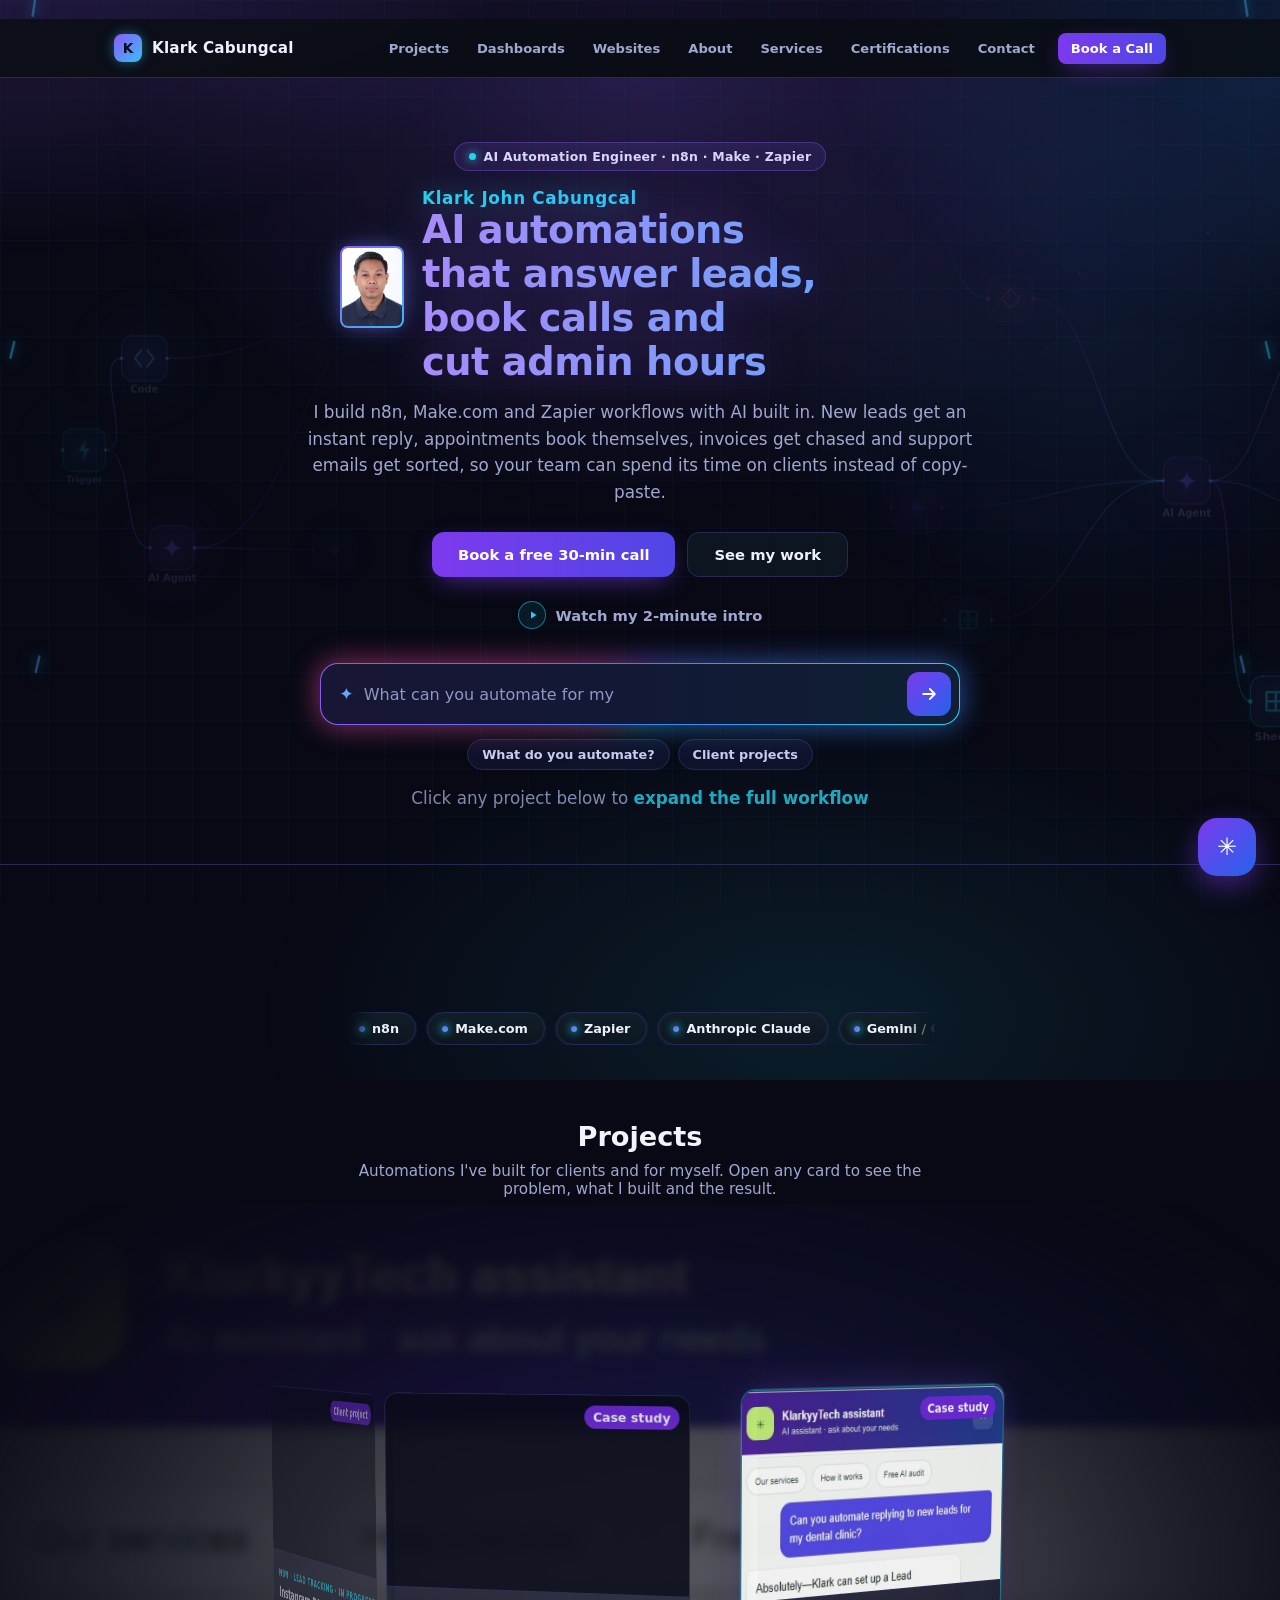
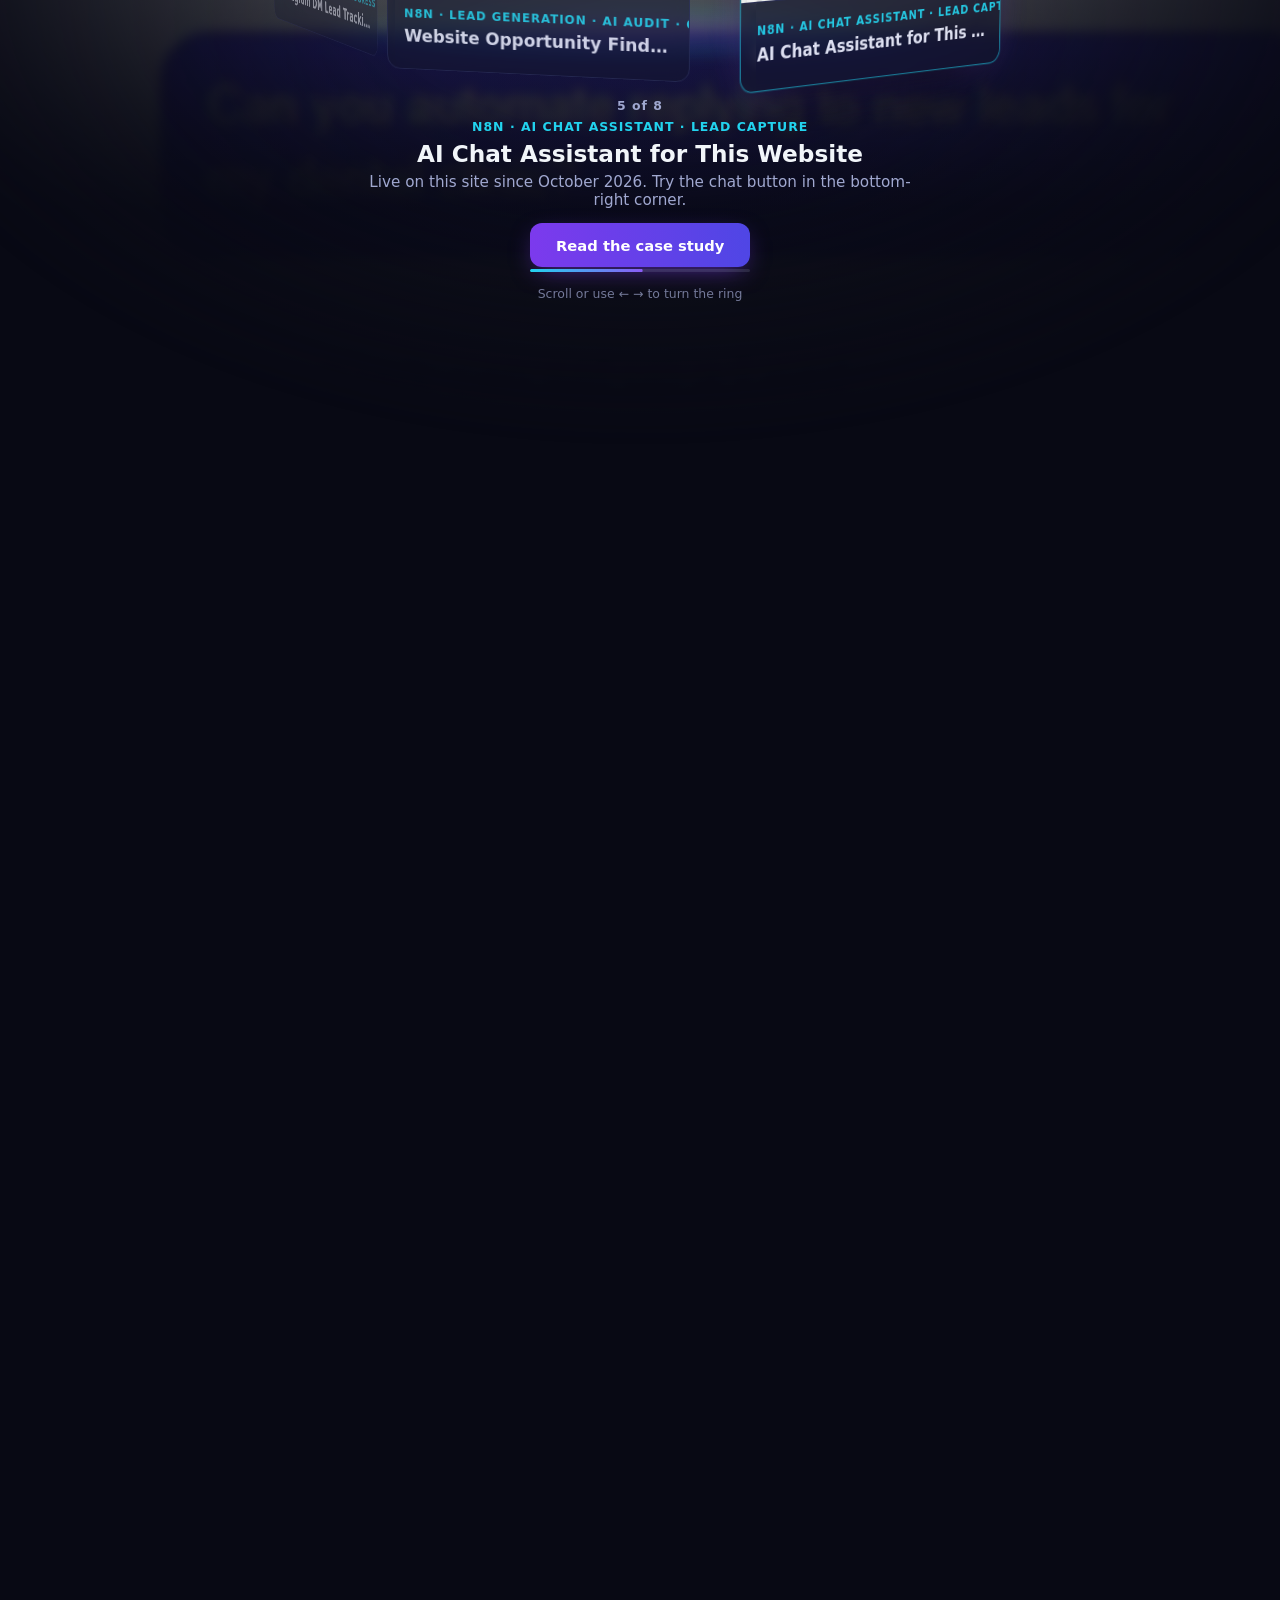
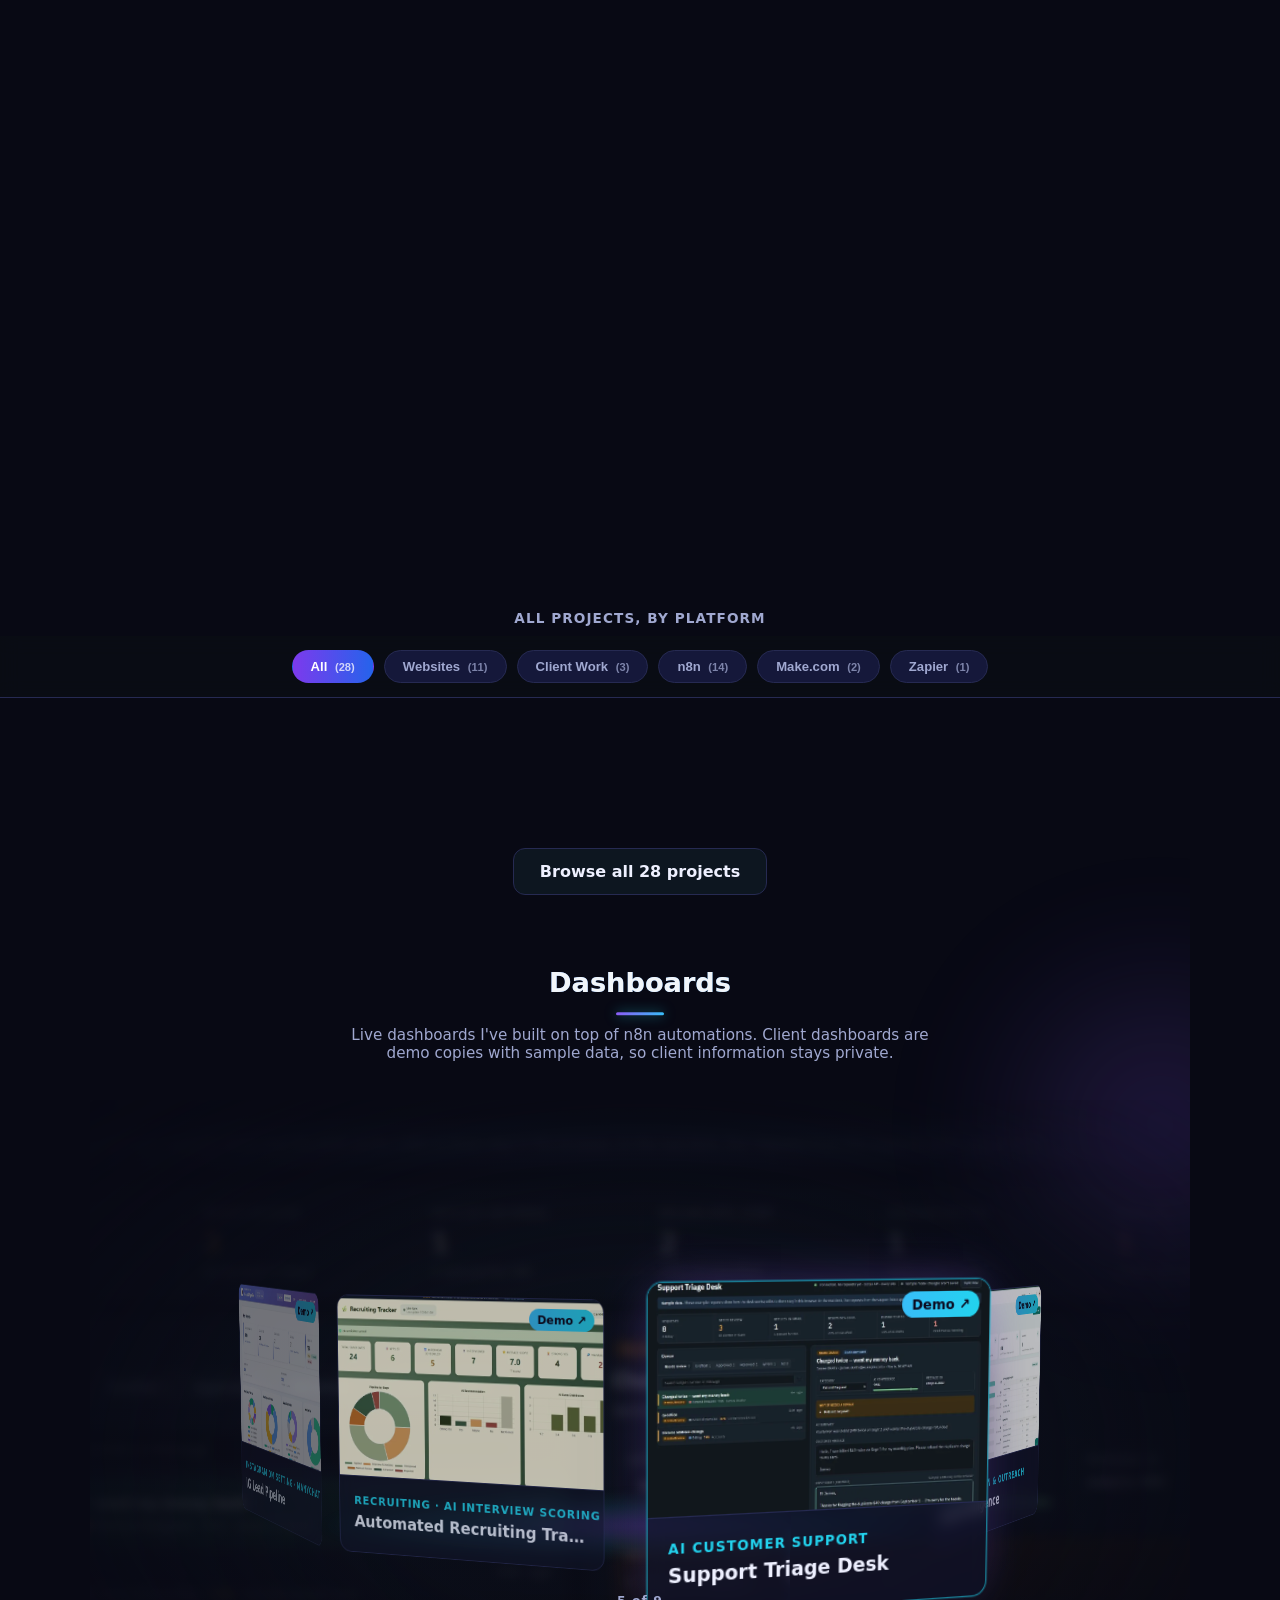
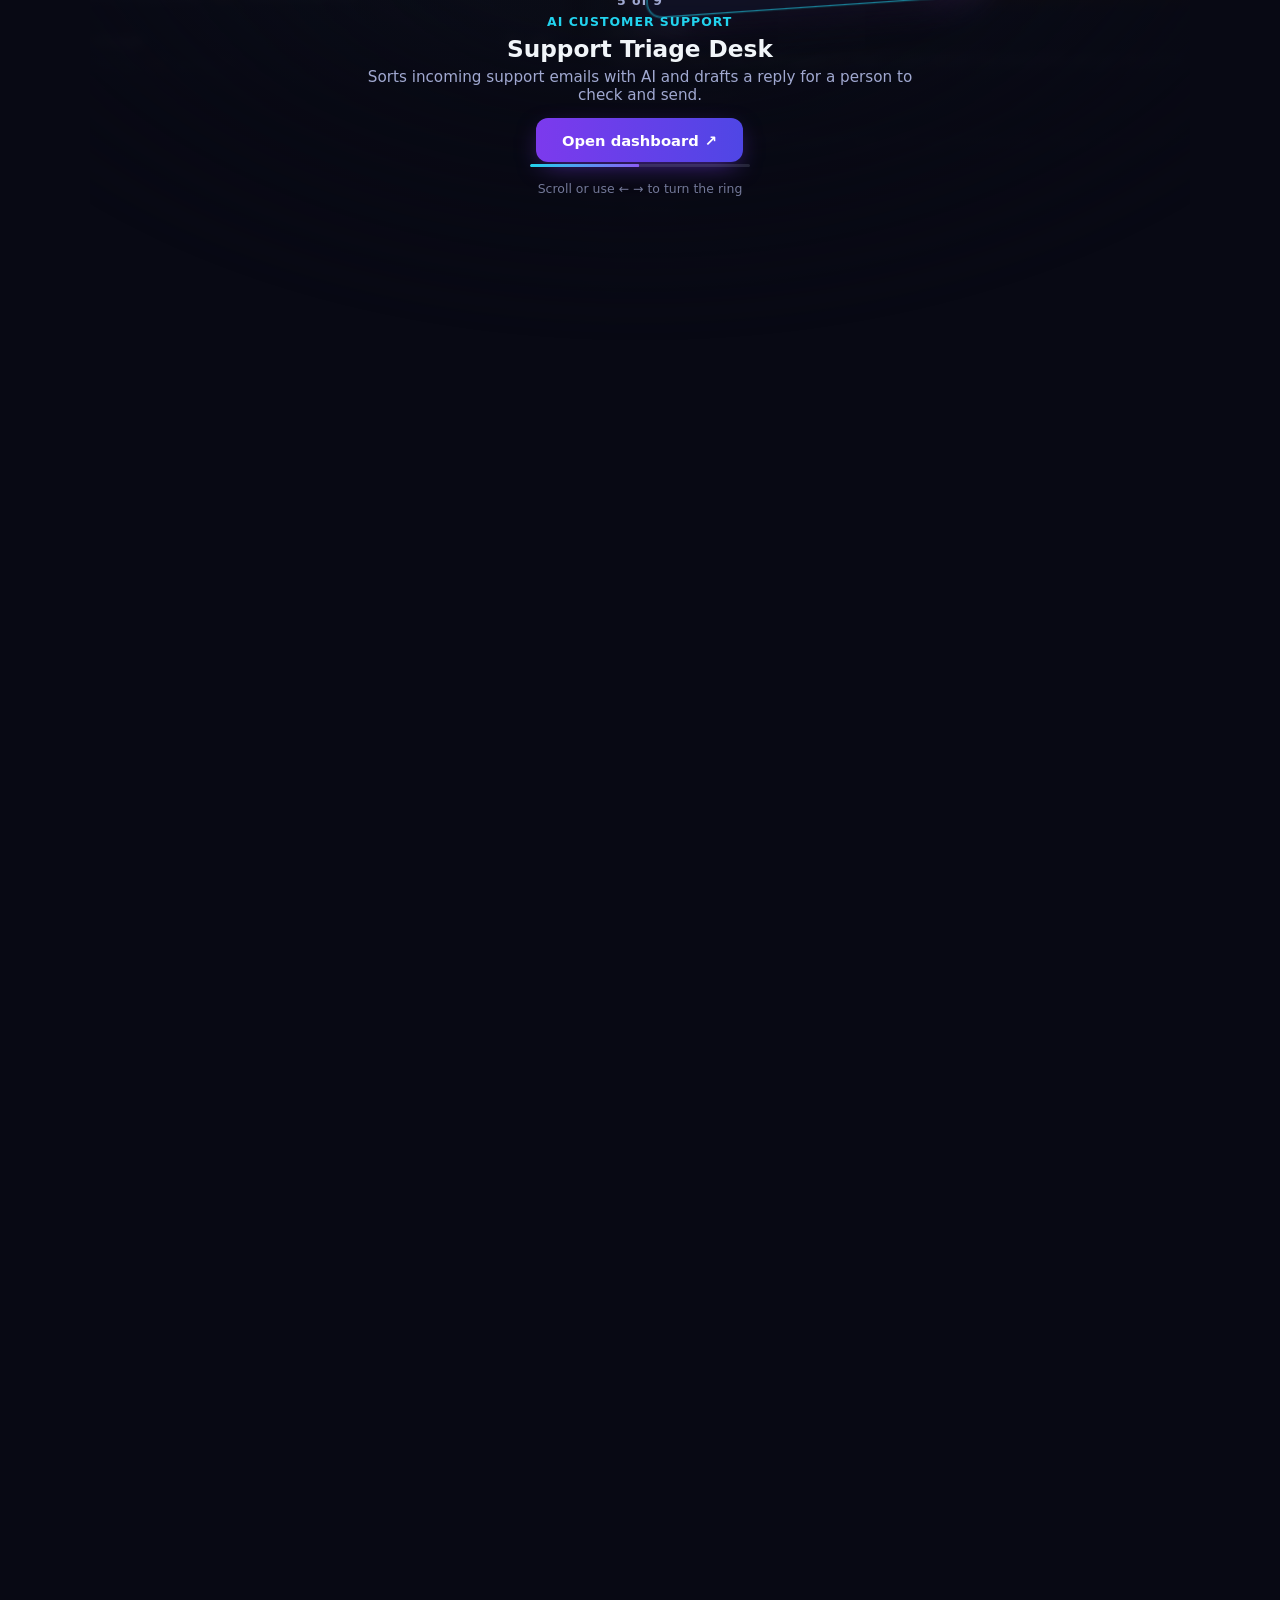
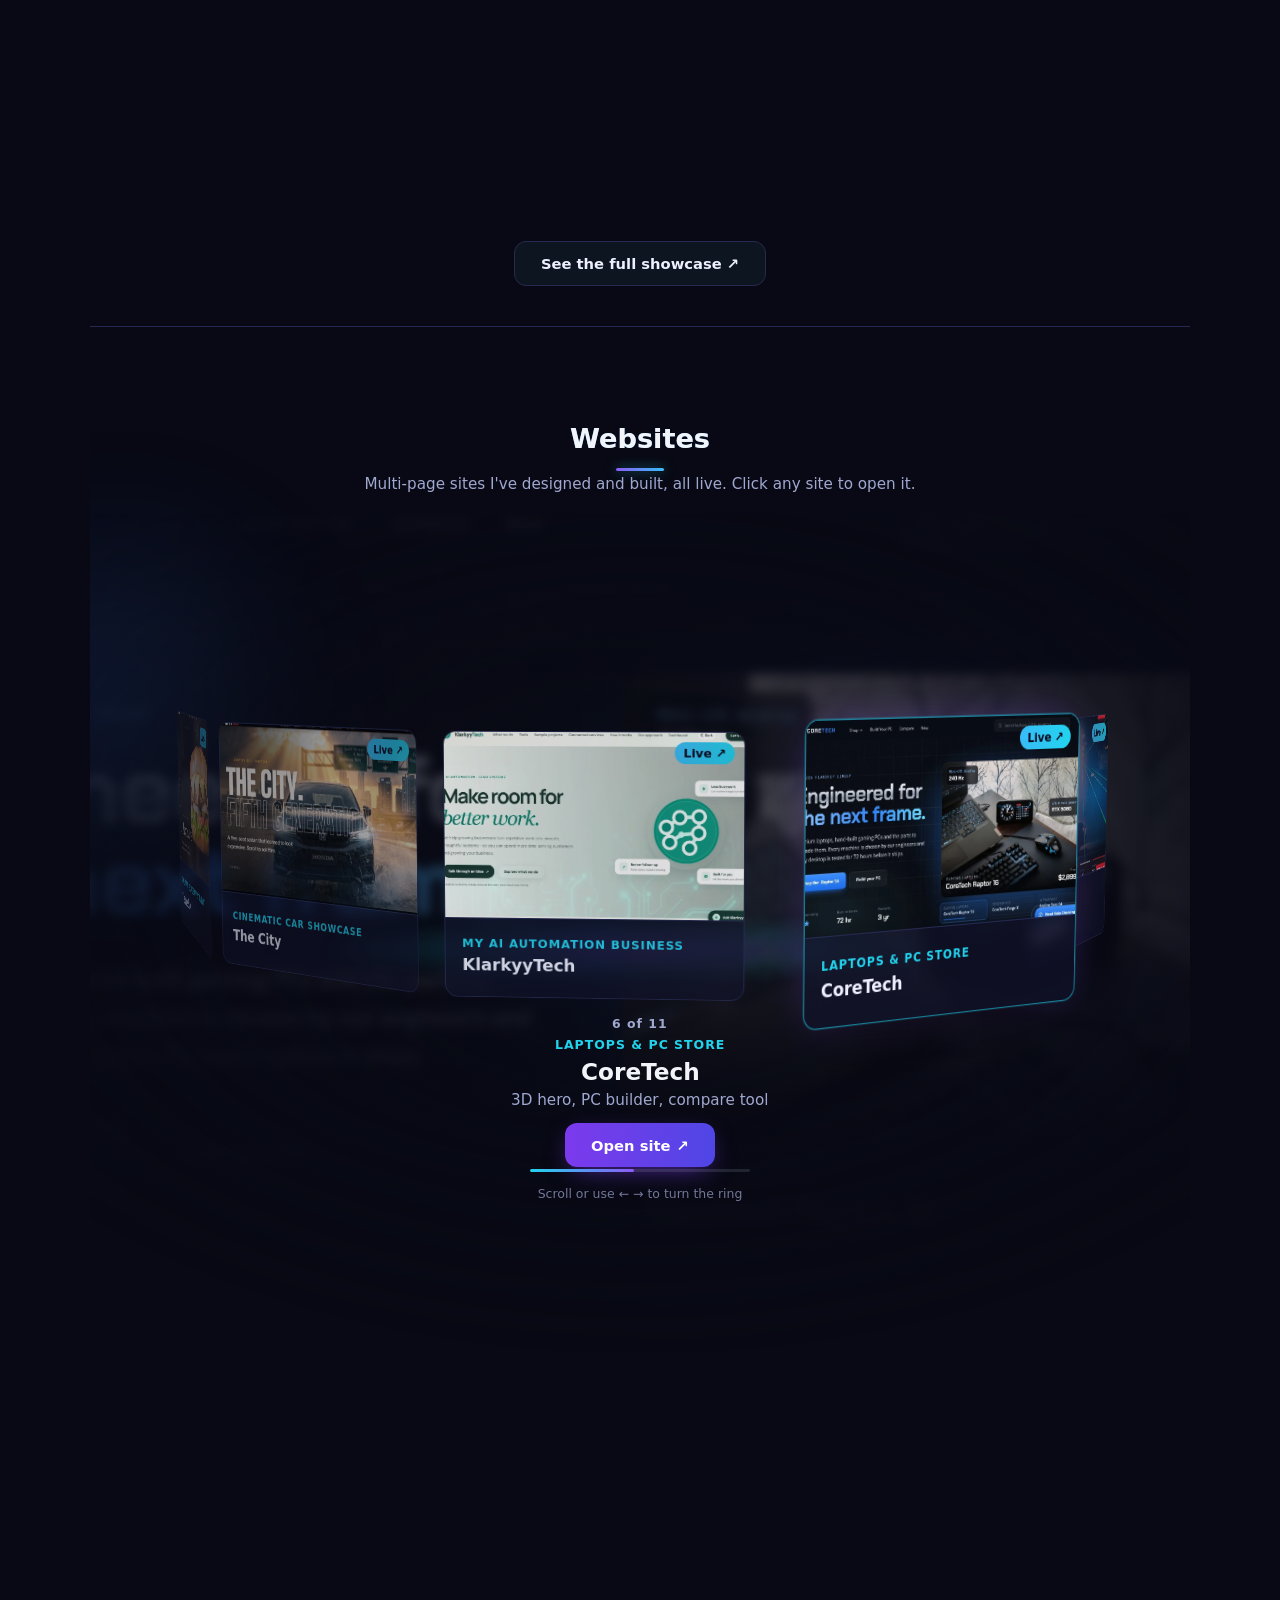
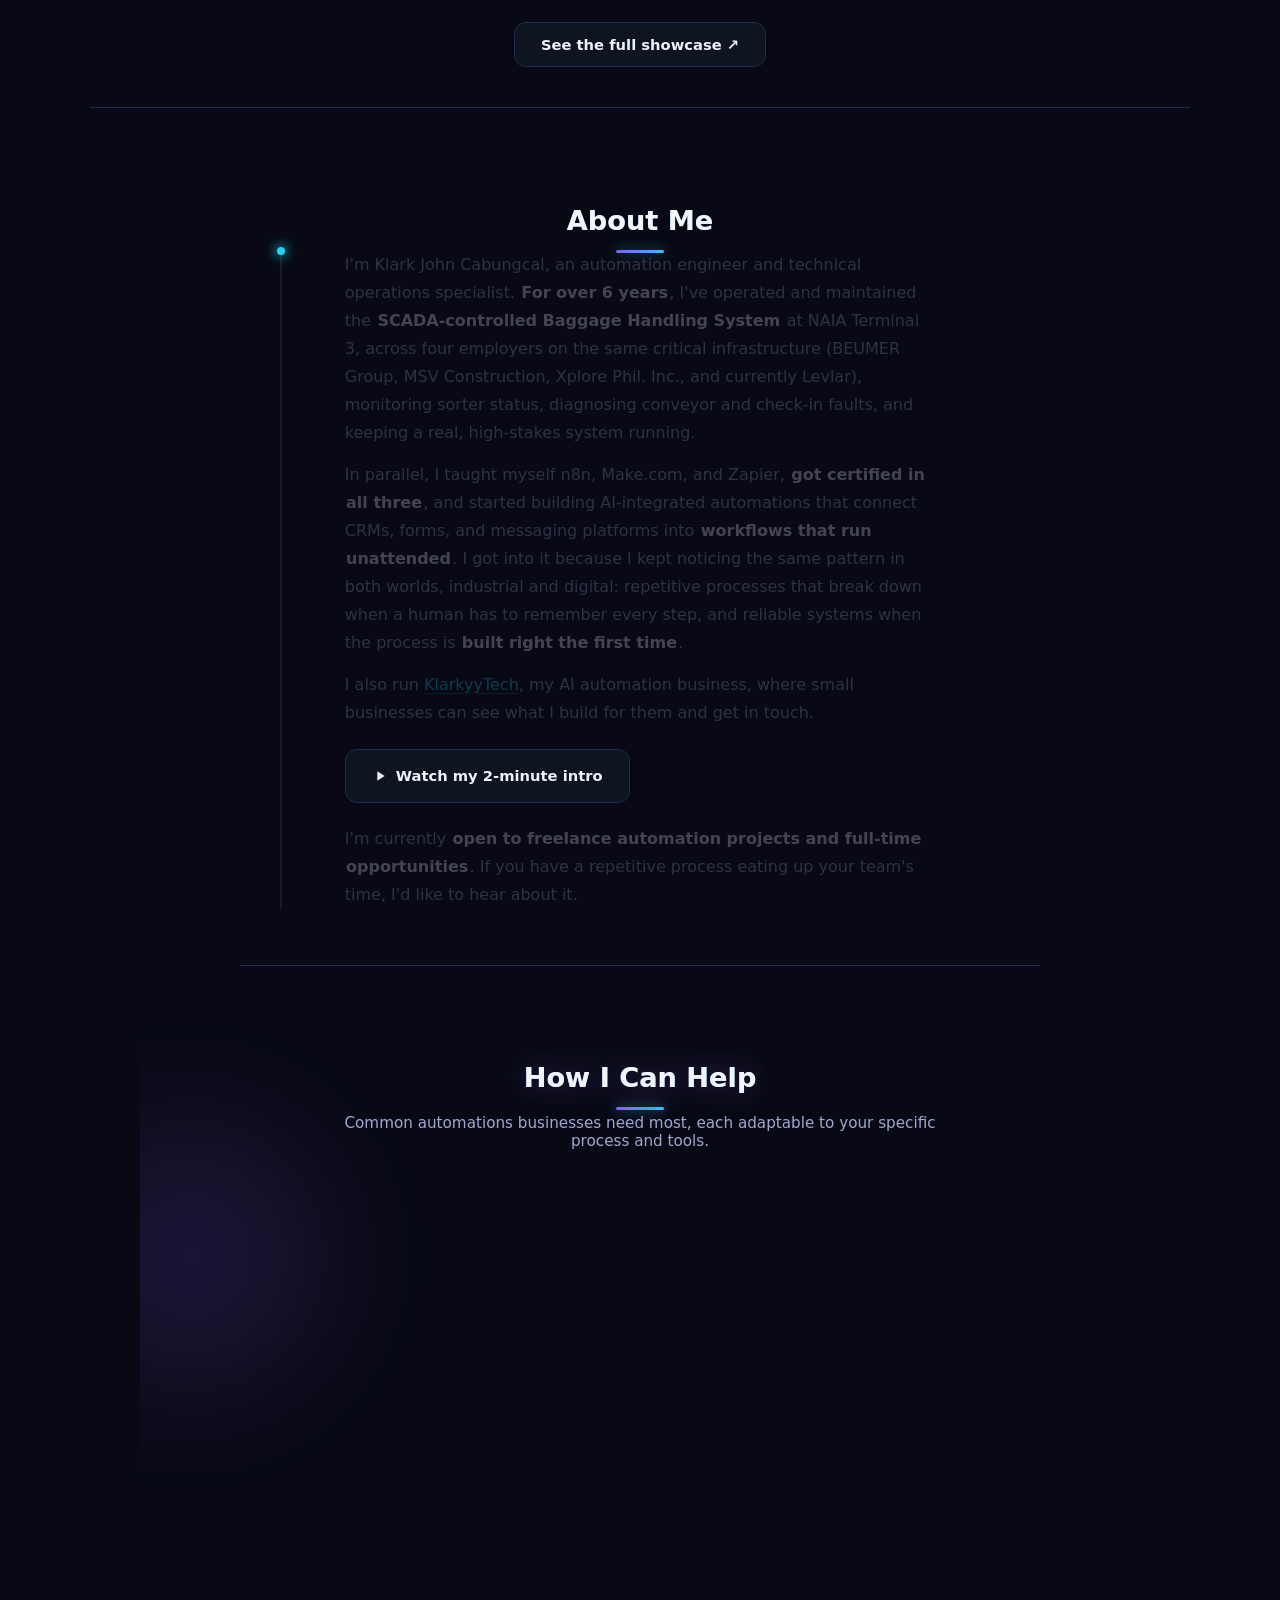
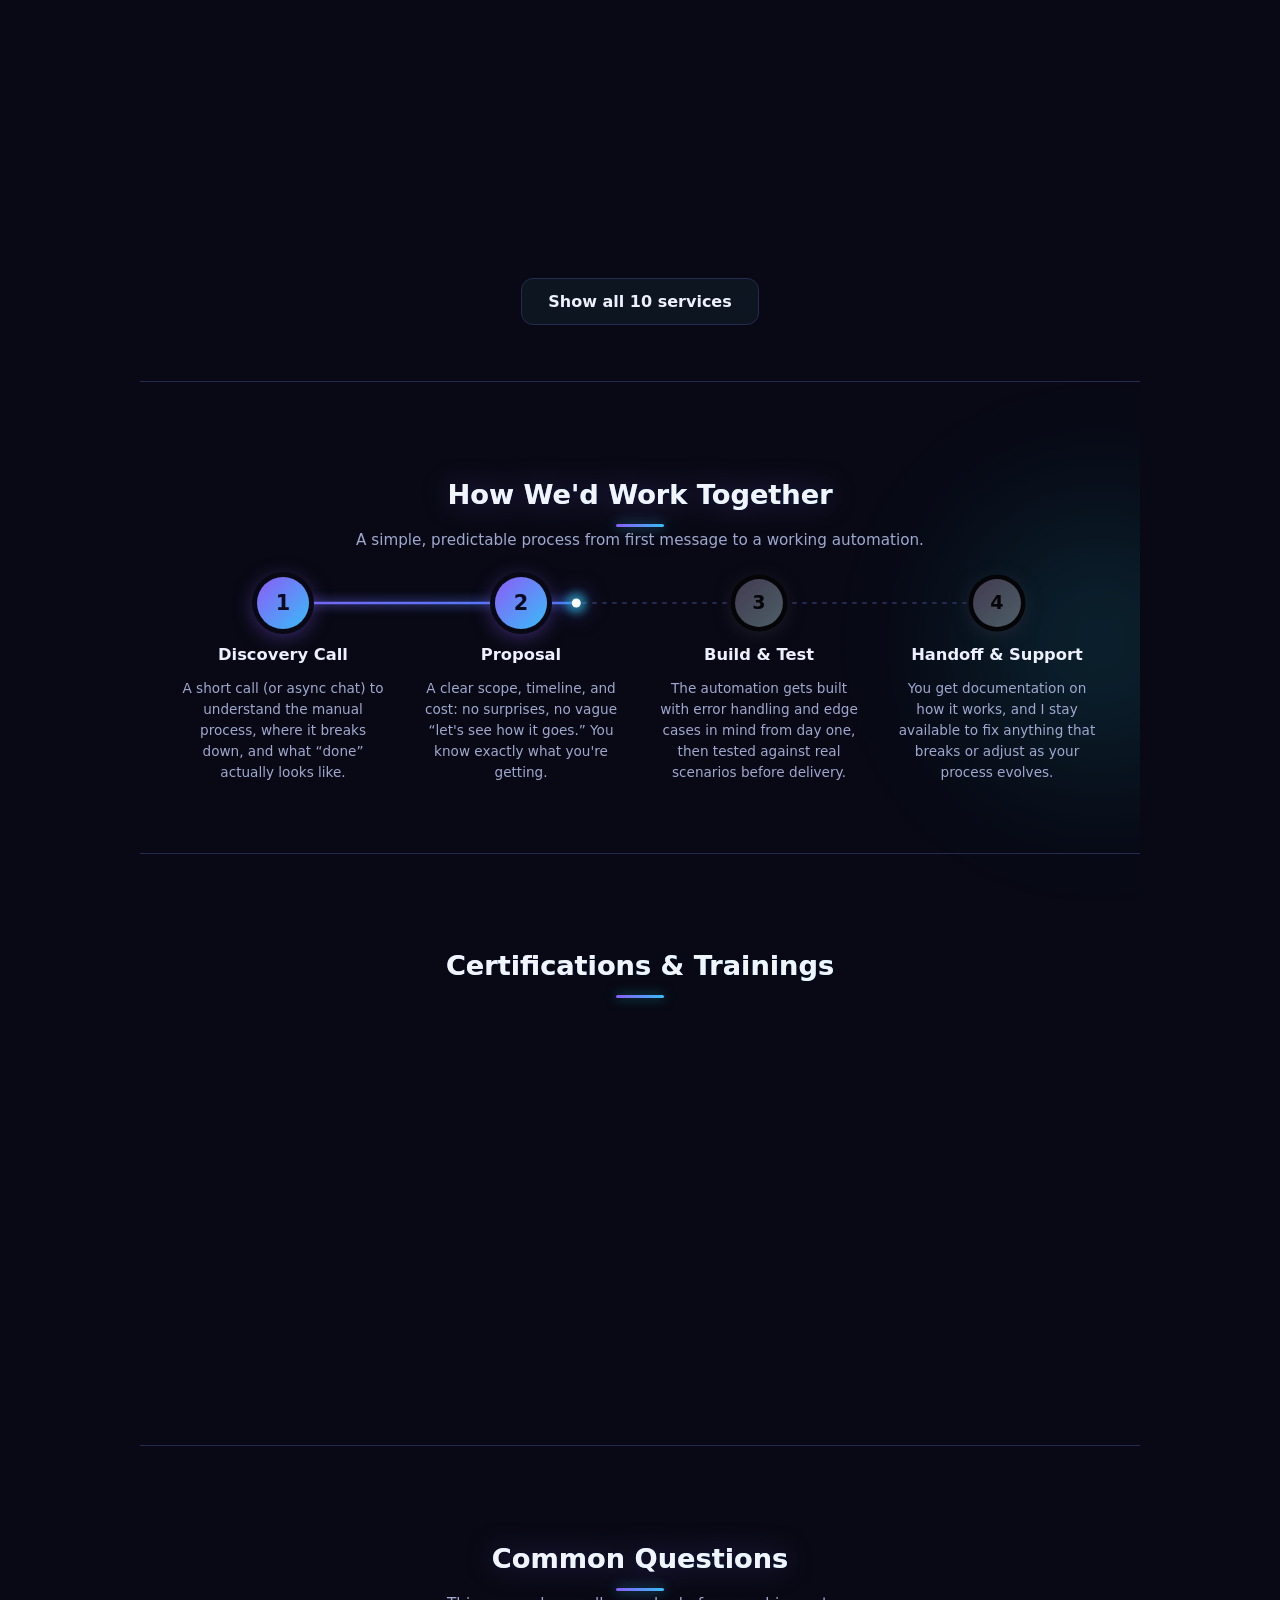
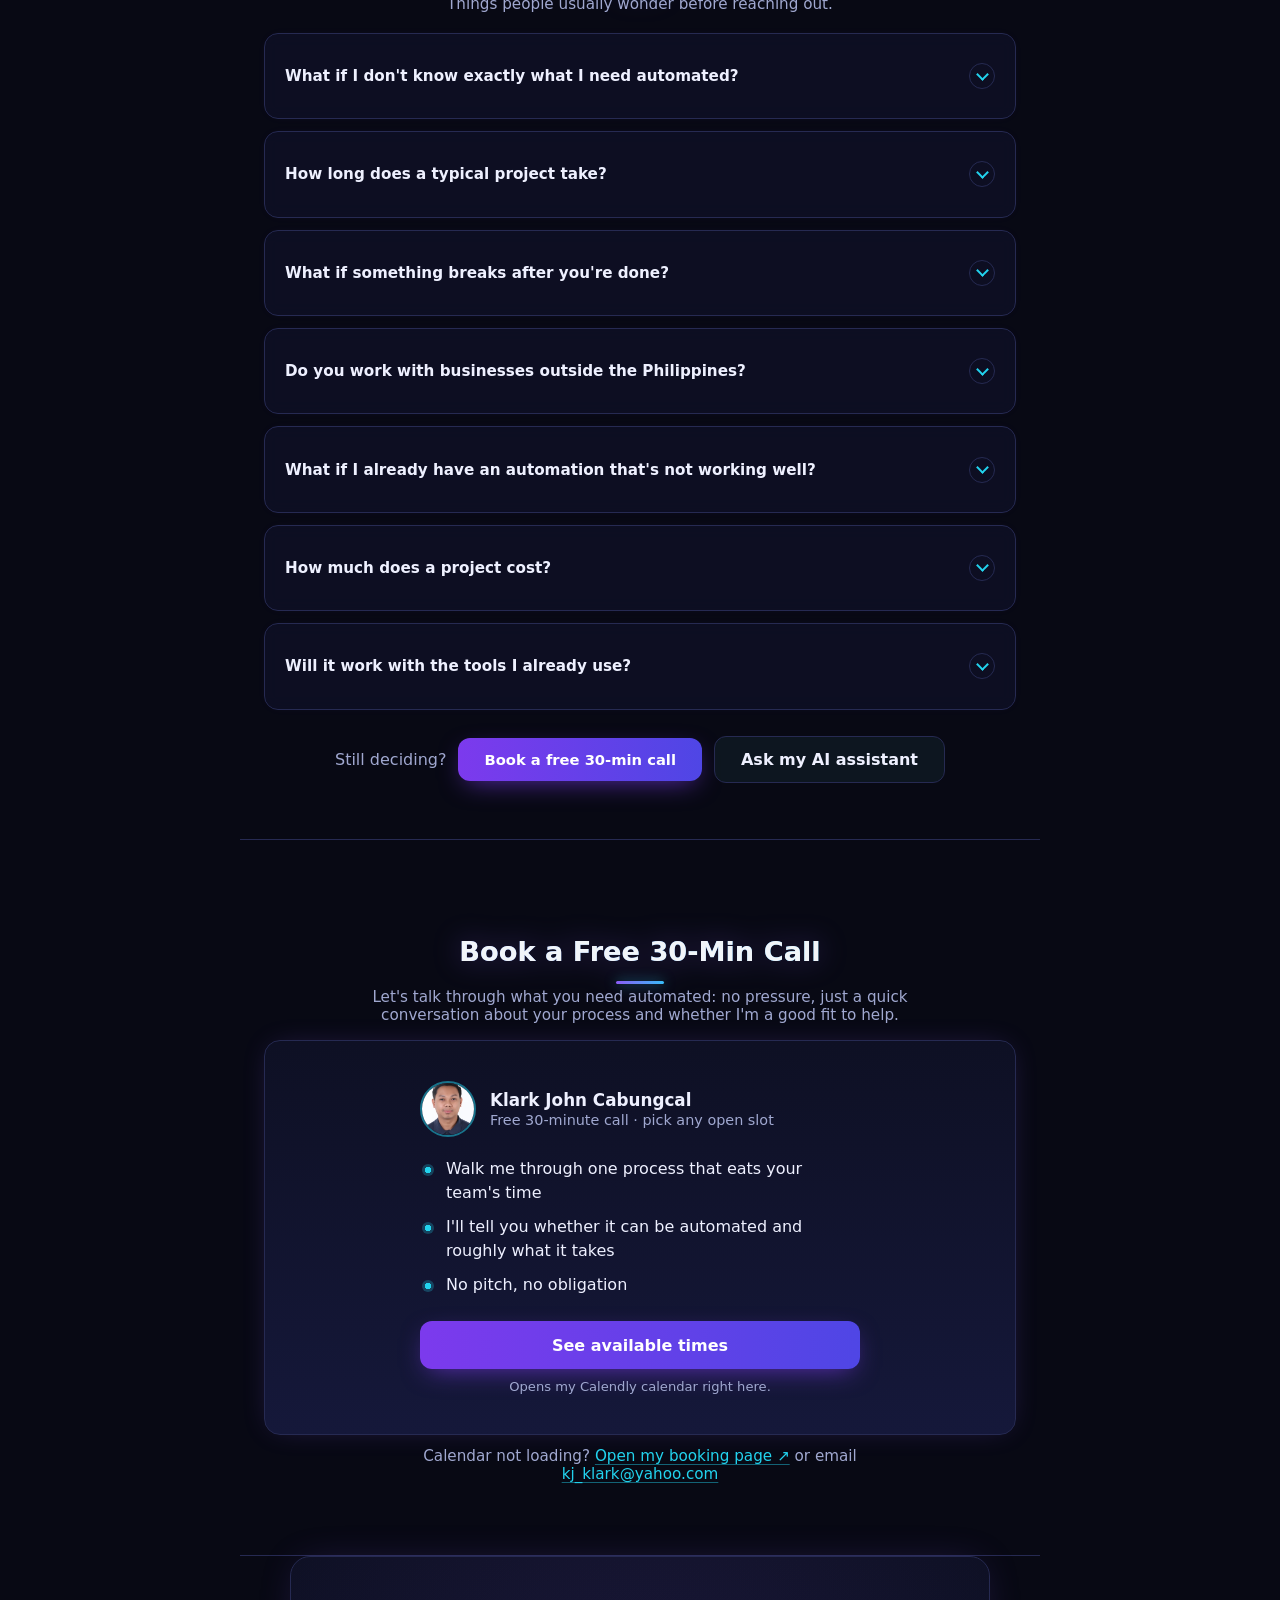
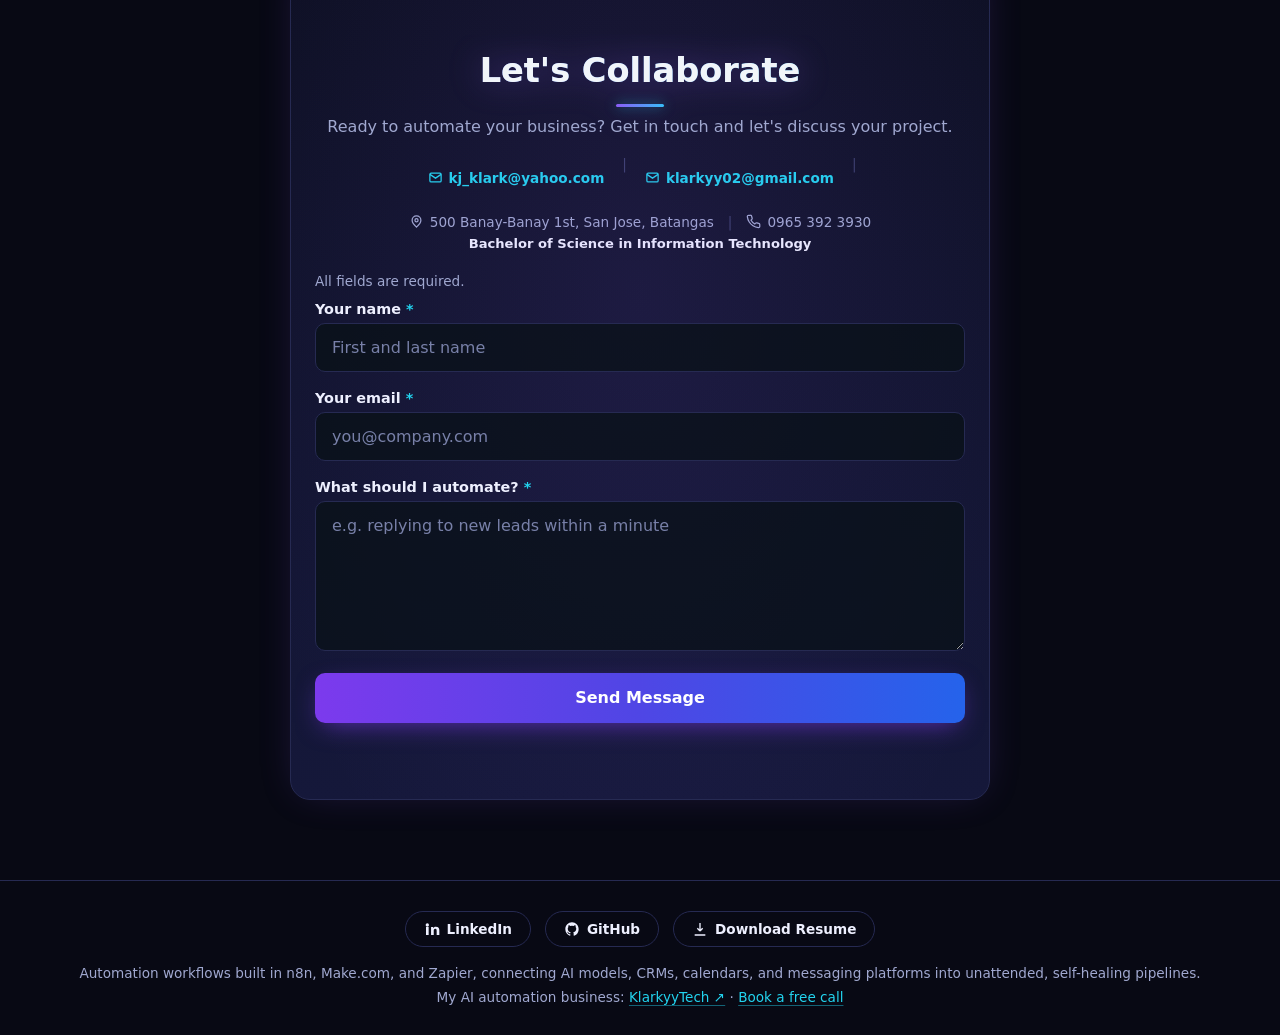
==== commit 68b14e2c: "Feature Website Opportunity Finder and AI Chat Assistant in the projects ring Co-Authored-By: Claude" ====
--- a/index.html
+++ b/index.html
@@ -3757,7 +3757,7 @@
     makeMore(document.querySelector('#dashboards .websites-grid'), 3, 'Show all {n} dashboards');
     // projects: delivered client work first, then the strongest demos
     const wrap = document.getElementById('cardWrap');
-    ['c13','c1','c4','c12','c11','c9'].forEach(id => { const c = wrap.querySelector('.card[data-id="' + id + '"]'); if(c) wrap.prepend(c); });
+    ['c13','c1','c4','c26','c25','c12','c11','c9'].forEach(id => { const c = wrap.querySelector('.card[data-id="' + id + '"]'); if(c) wrap.prepend(c); });
     makeMore(wrap, 6, 'Show all {n} projects');
   })();
 
@@ -4070,7 +4070,7 @@
 </script>
 <!-- 3D + motion layer (fx/): hero workflow network, scroll motion, card tilt -->
 <script src="fx/hero-network.js" defer></script>
-<script src="fx/ring.js?v=20261126i" defer></script>
+<script src="fx/ring.js?v=20261126j" defer></script>
 <script src="fx/about.js?v=20261126c" defer></script>
 <script src="fx/services.js?v=20261126c" defer></script>
 <script src="fx/motion.js?v=20261126g" defer></script>
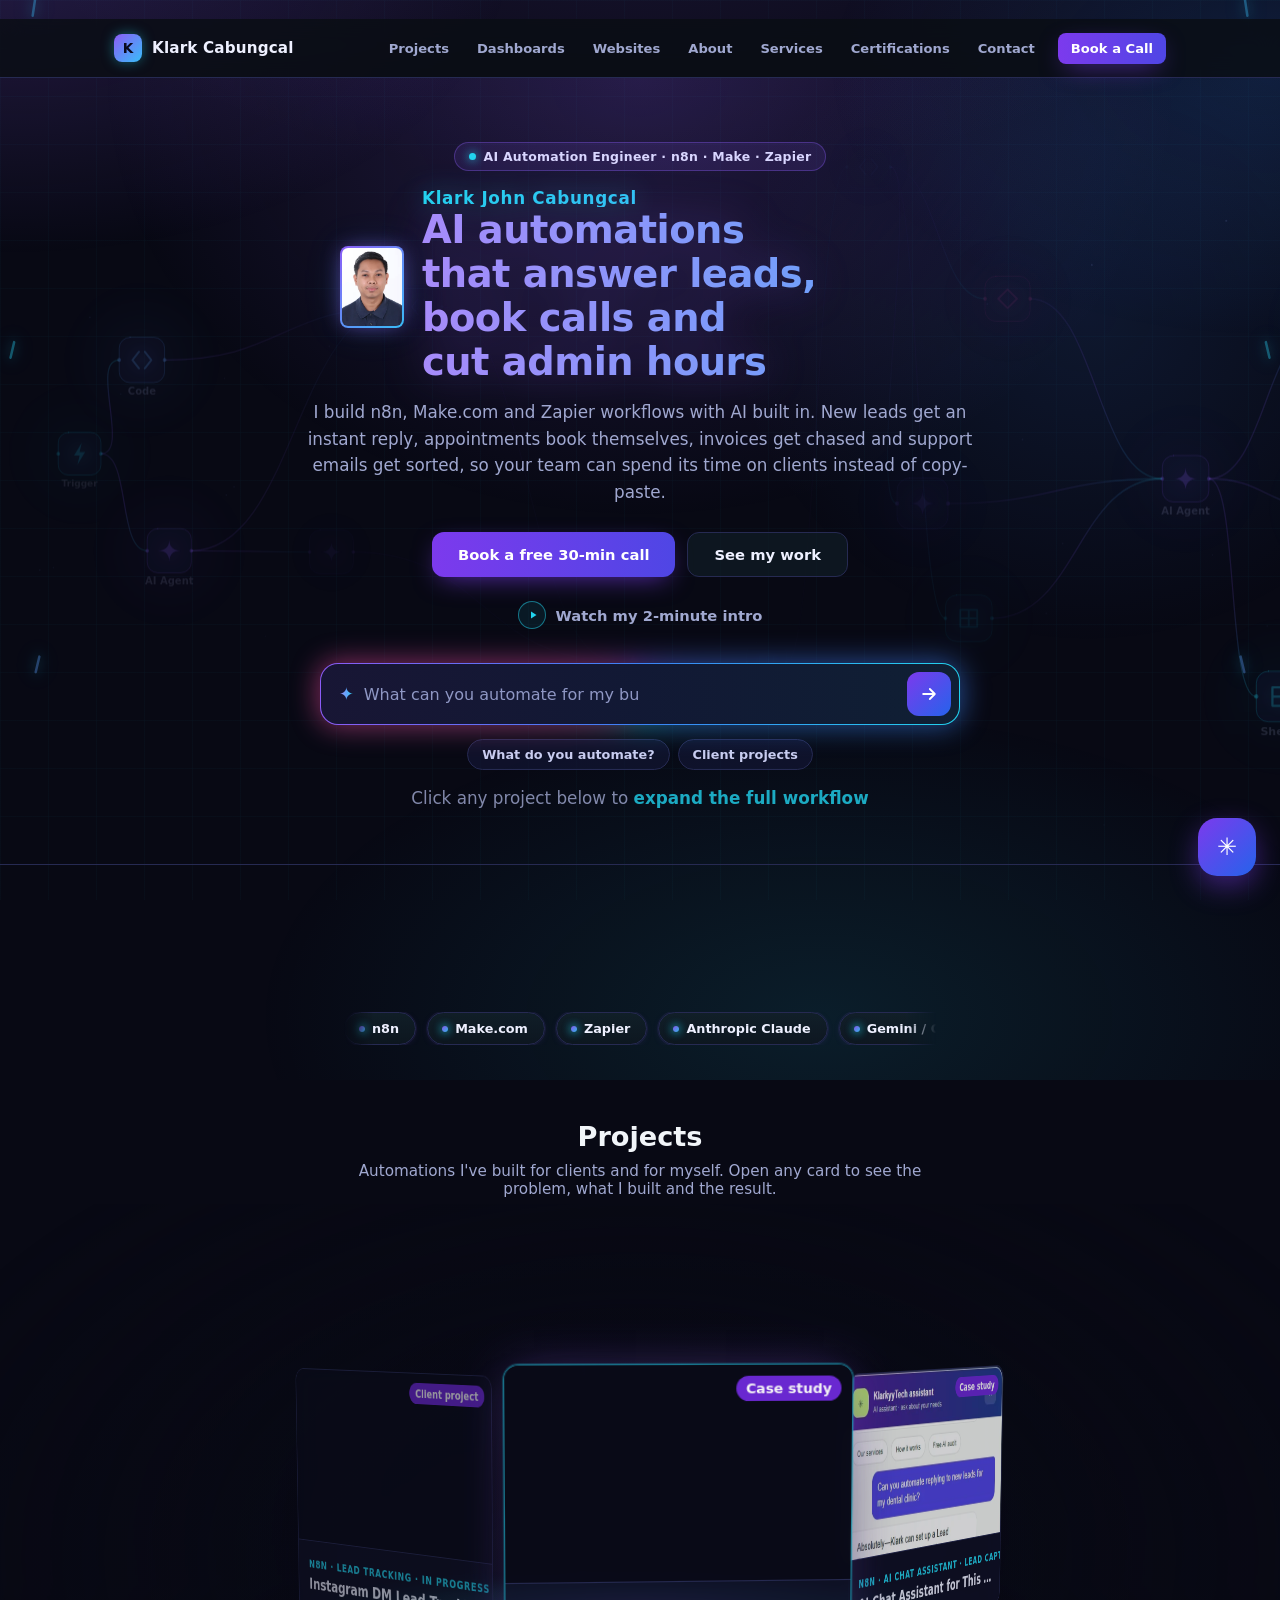
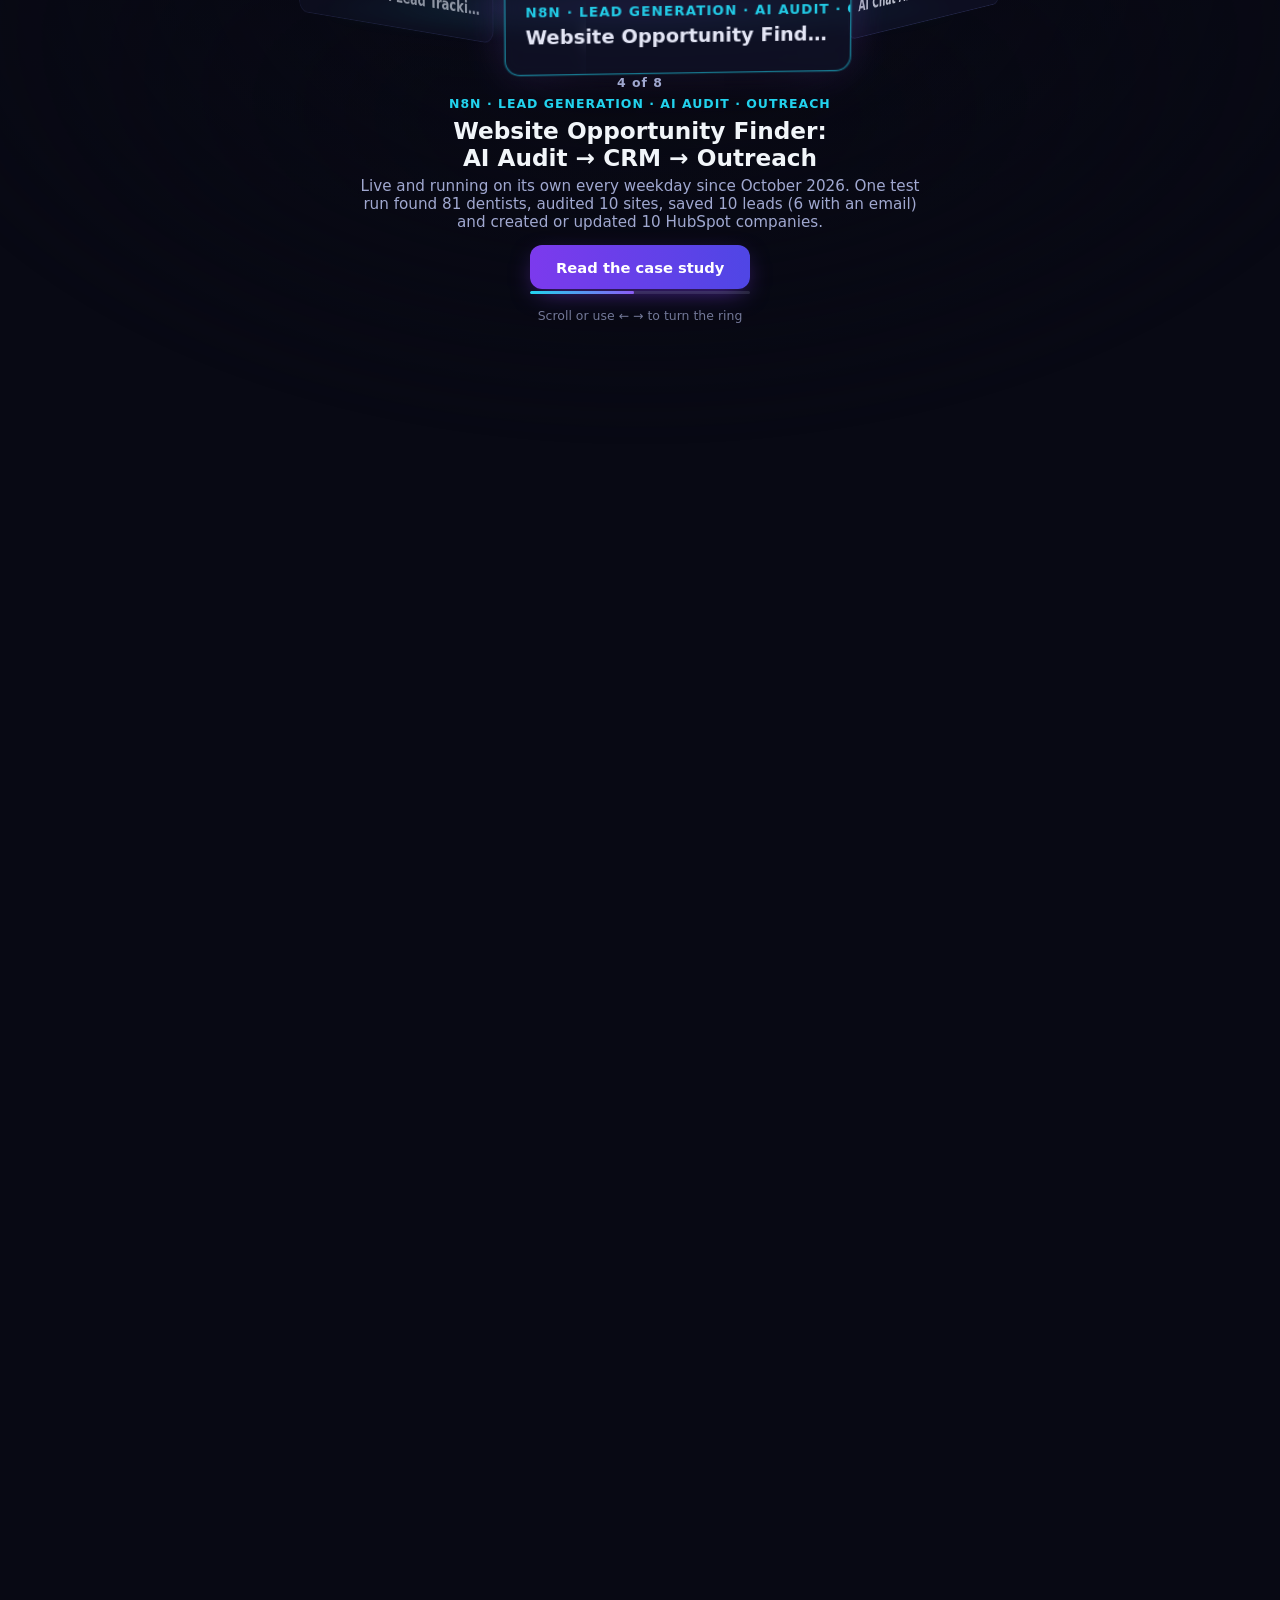
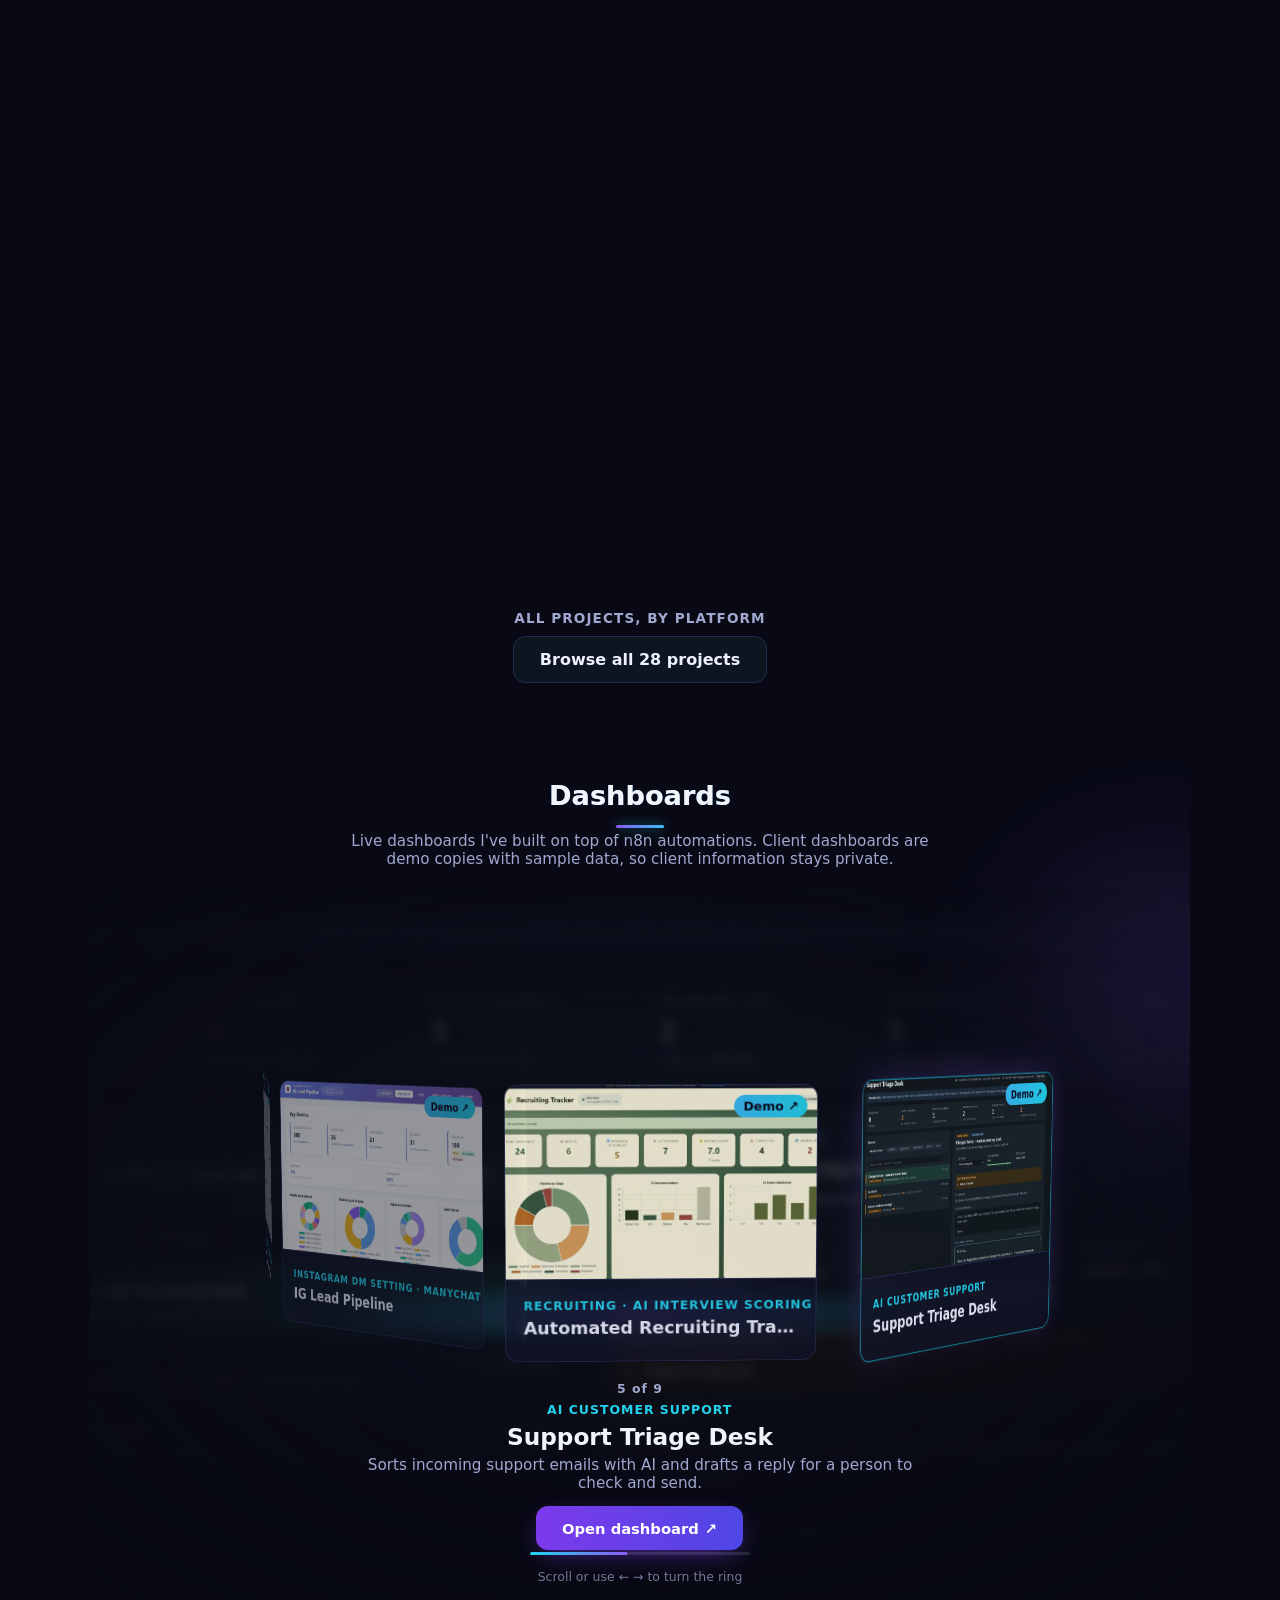
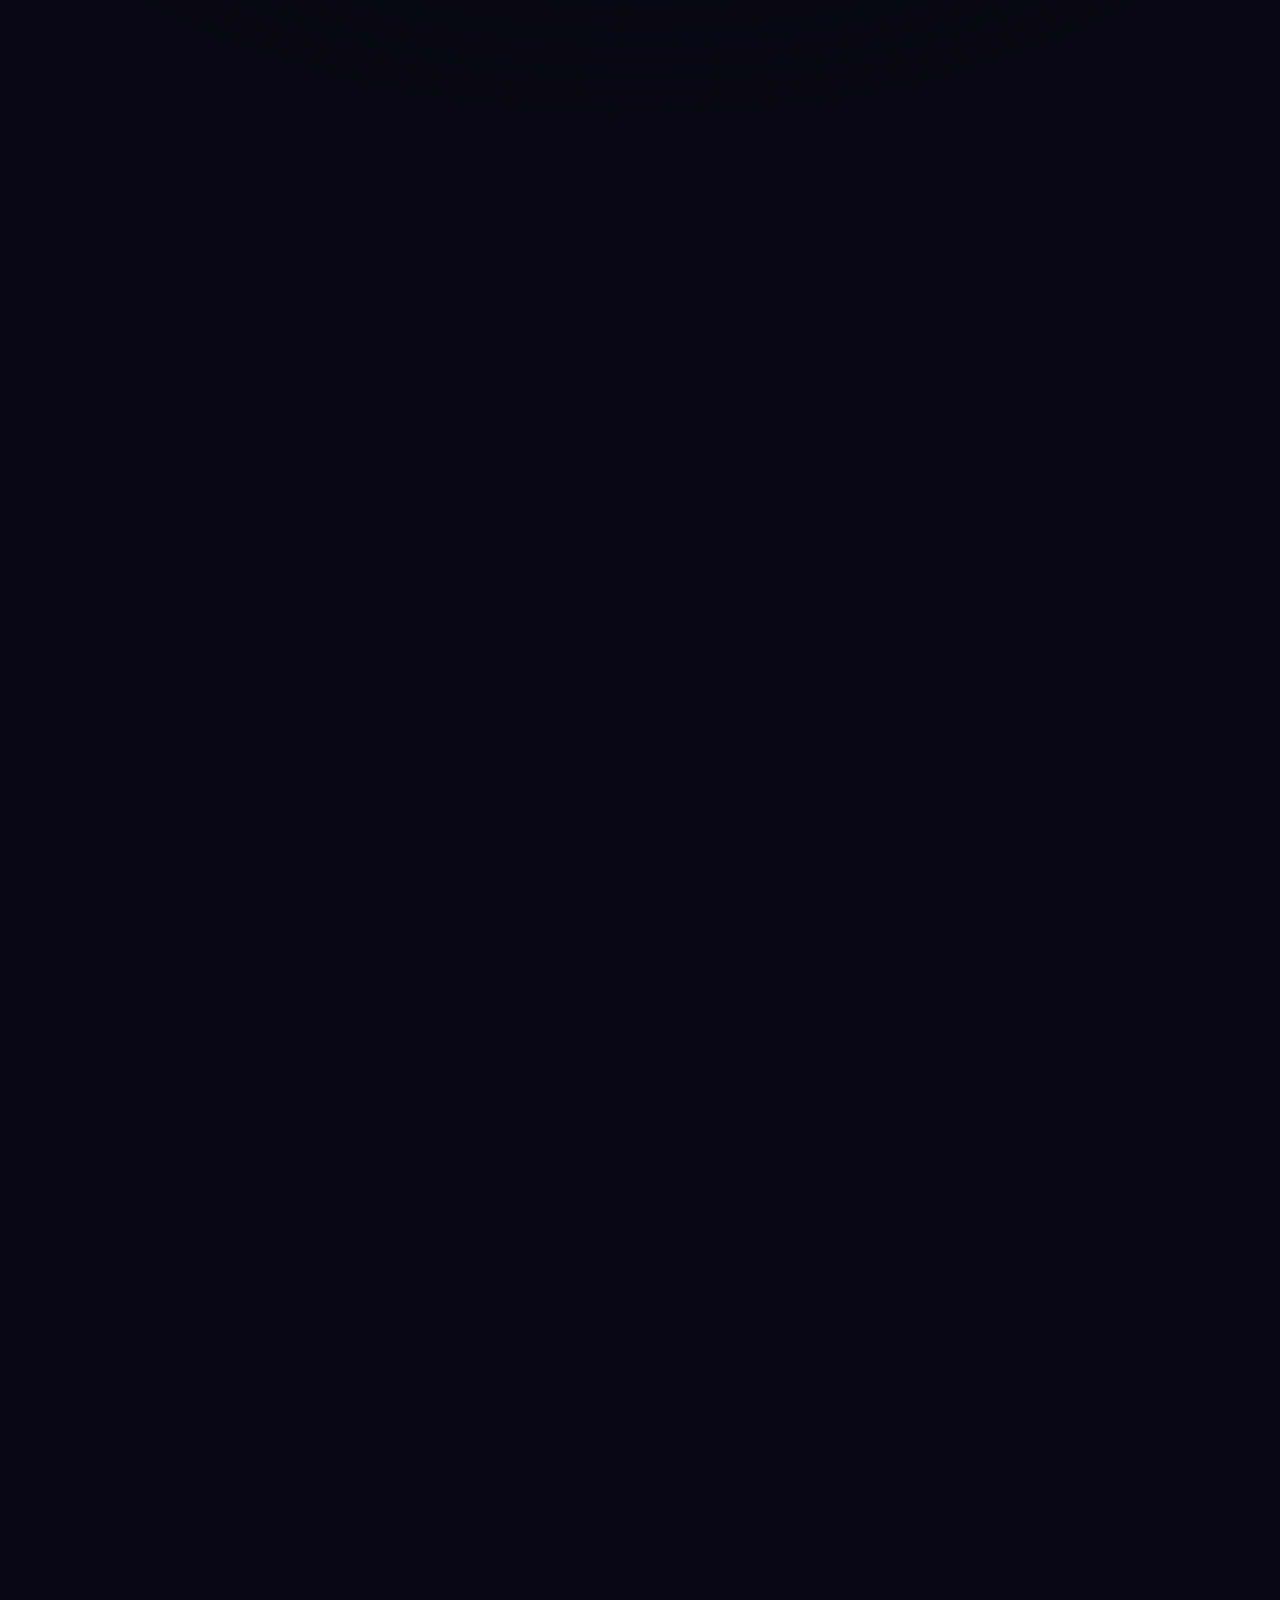
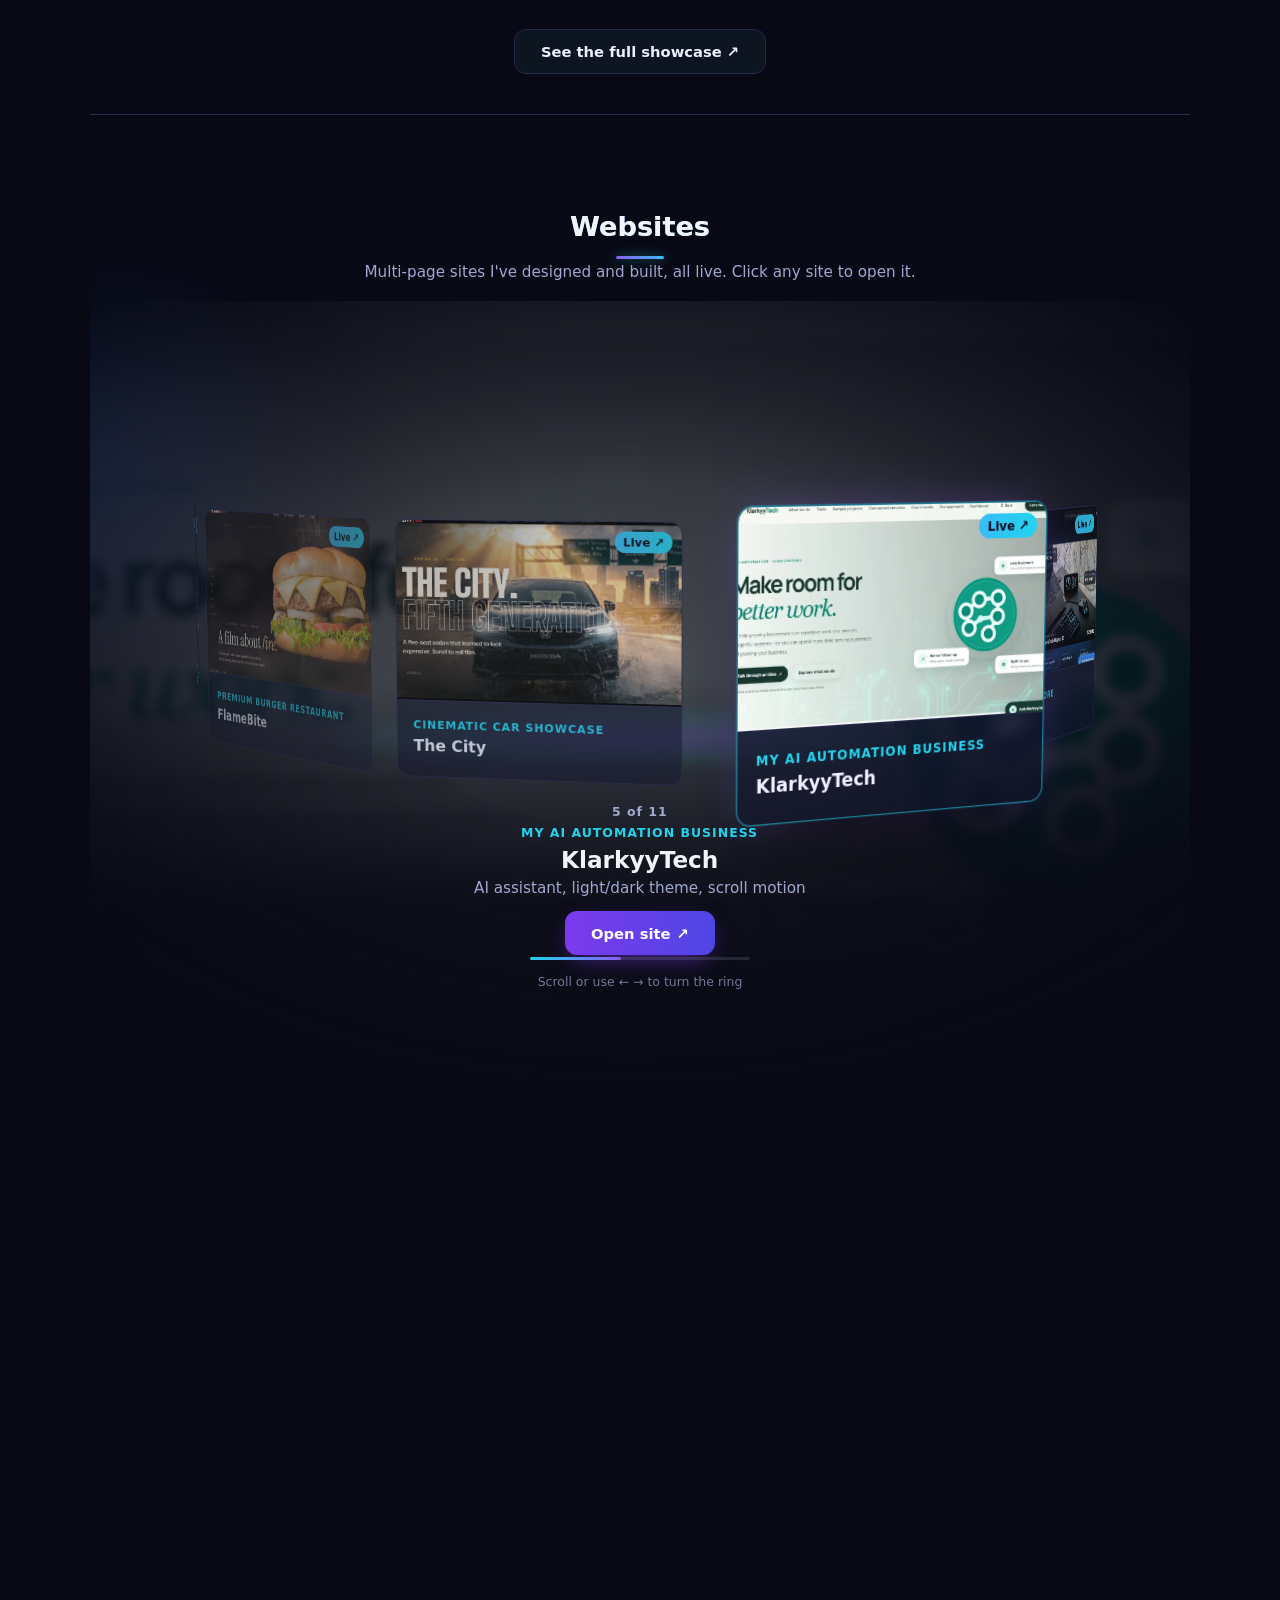
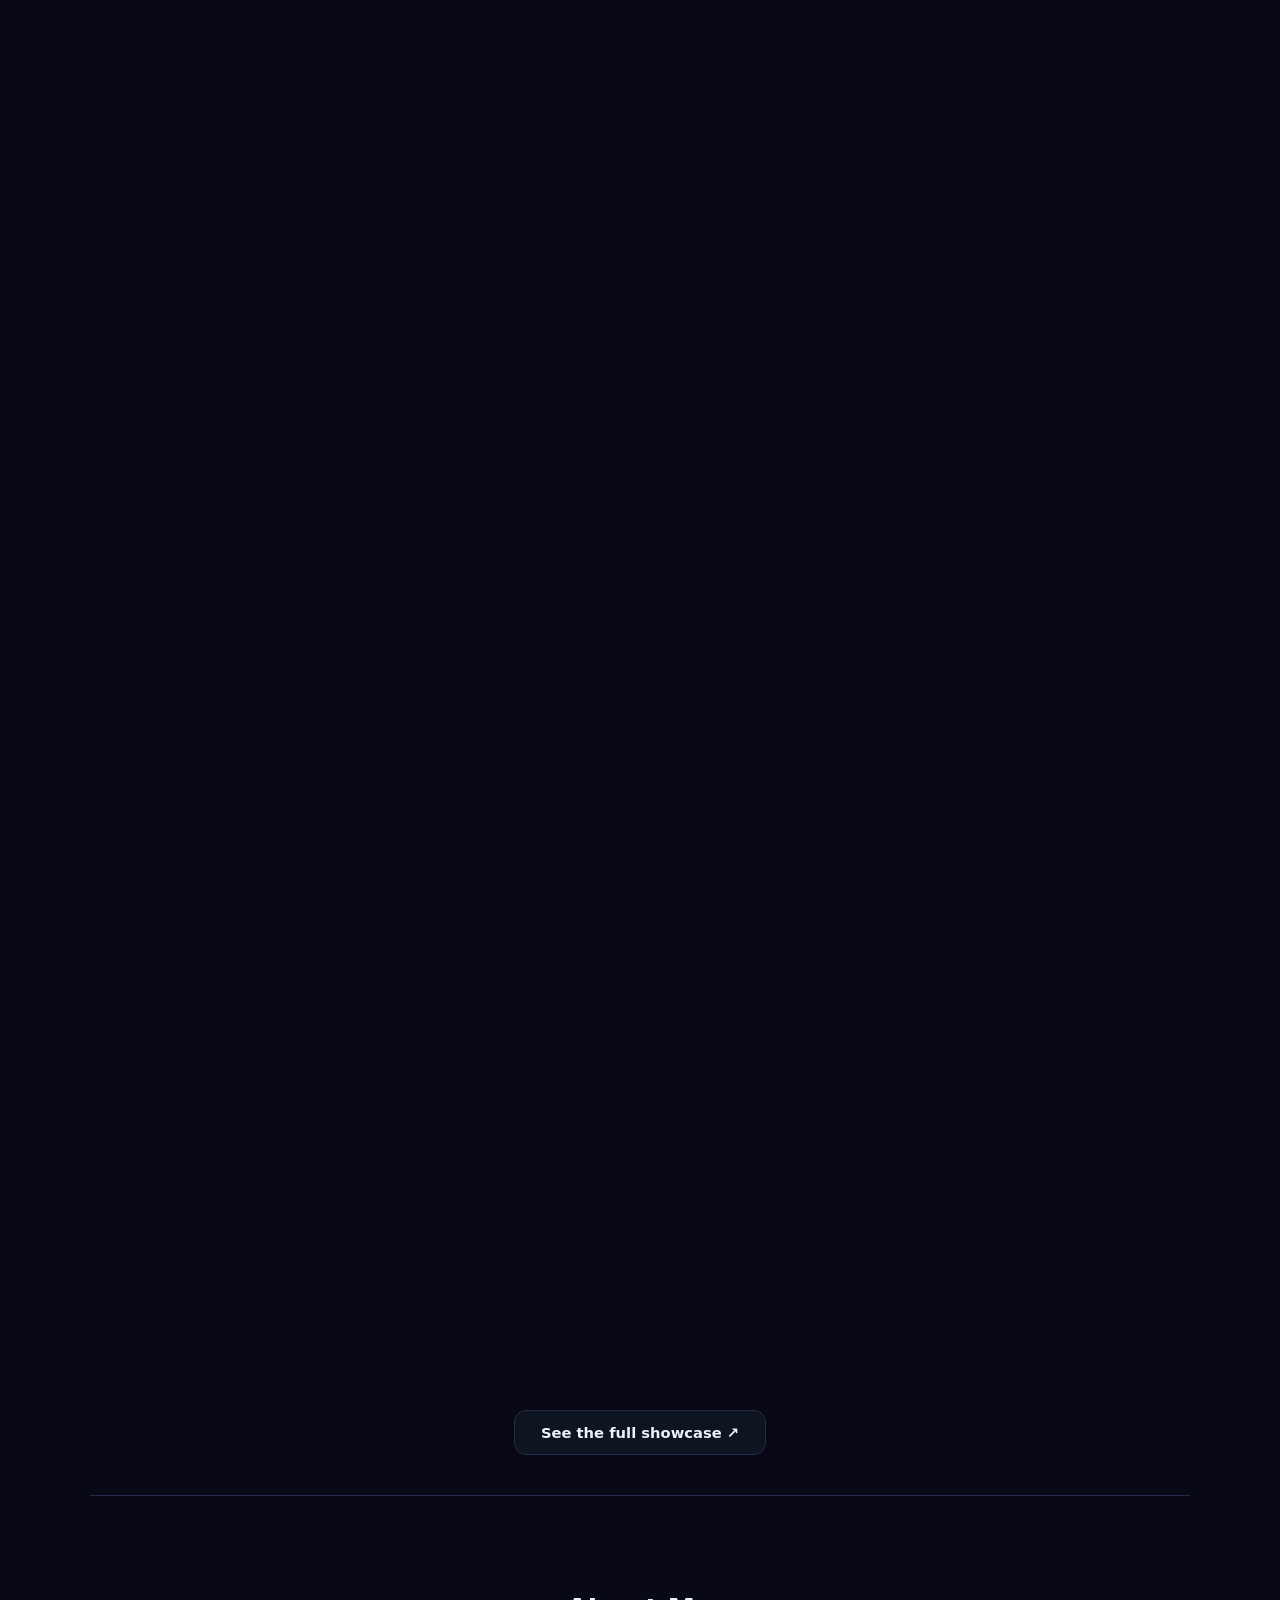
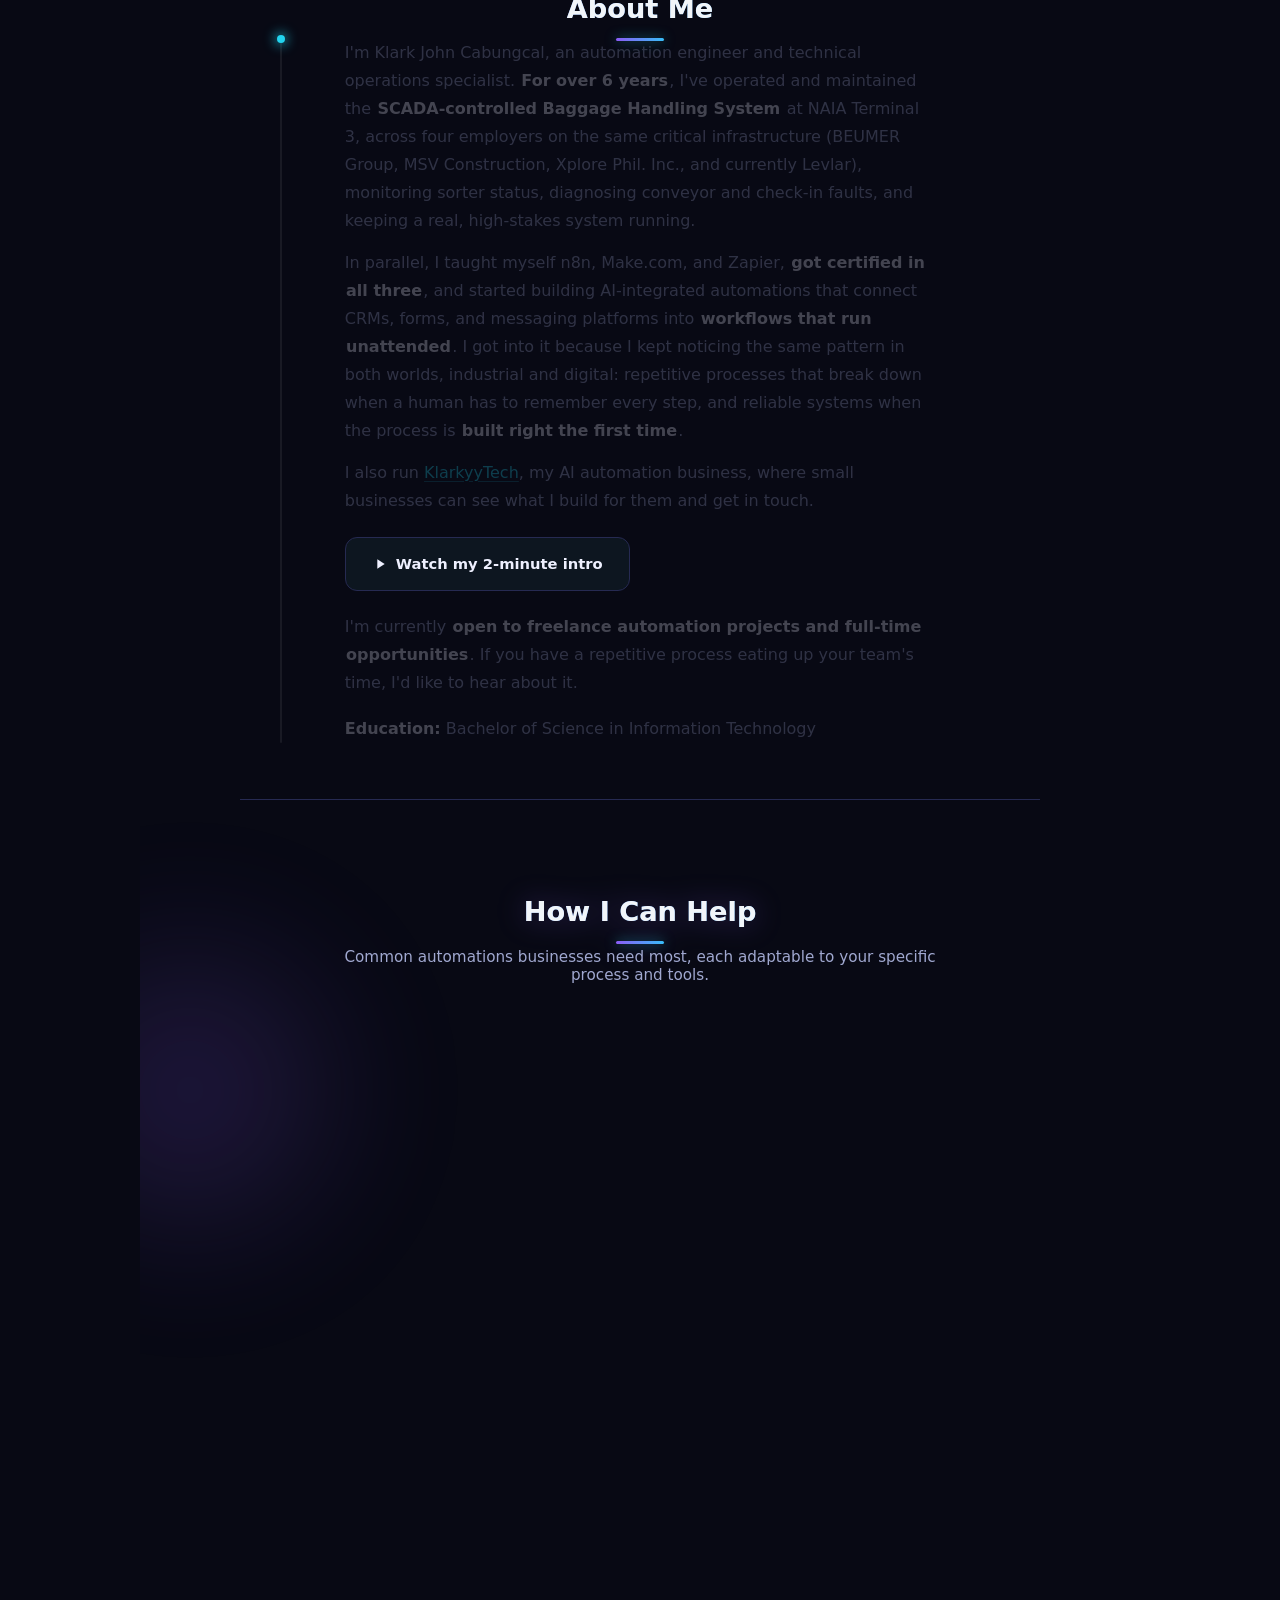
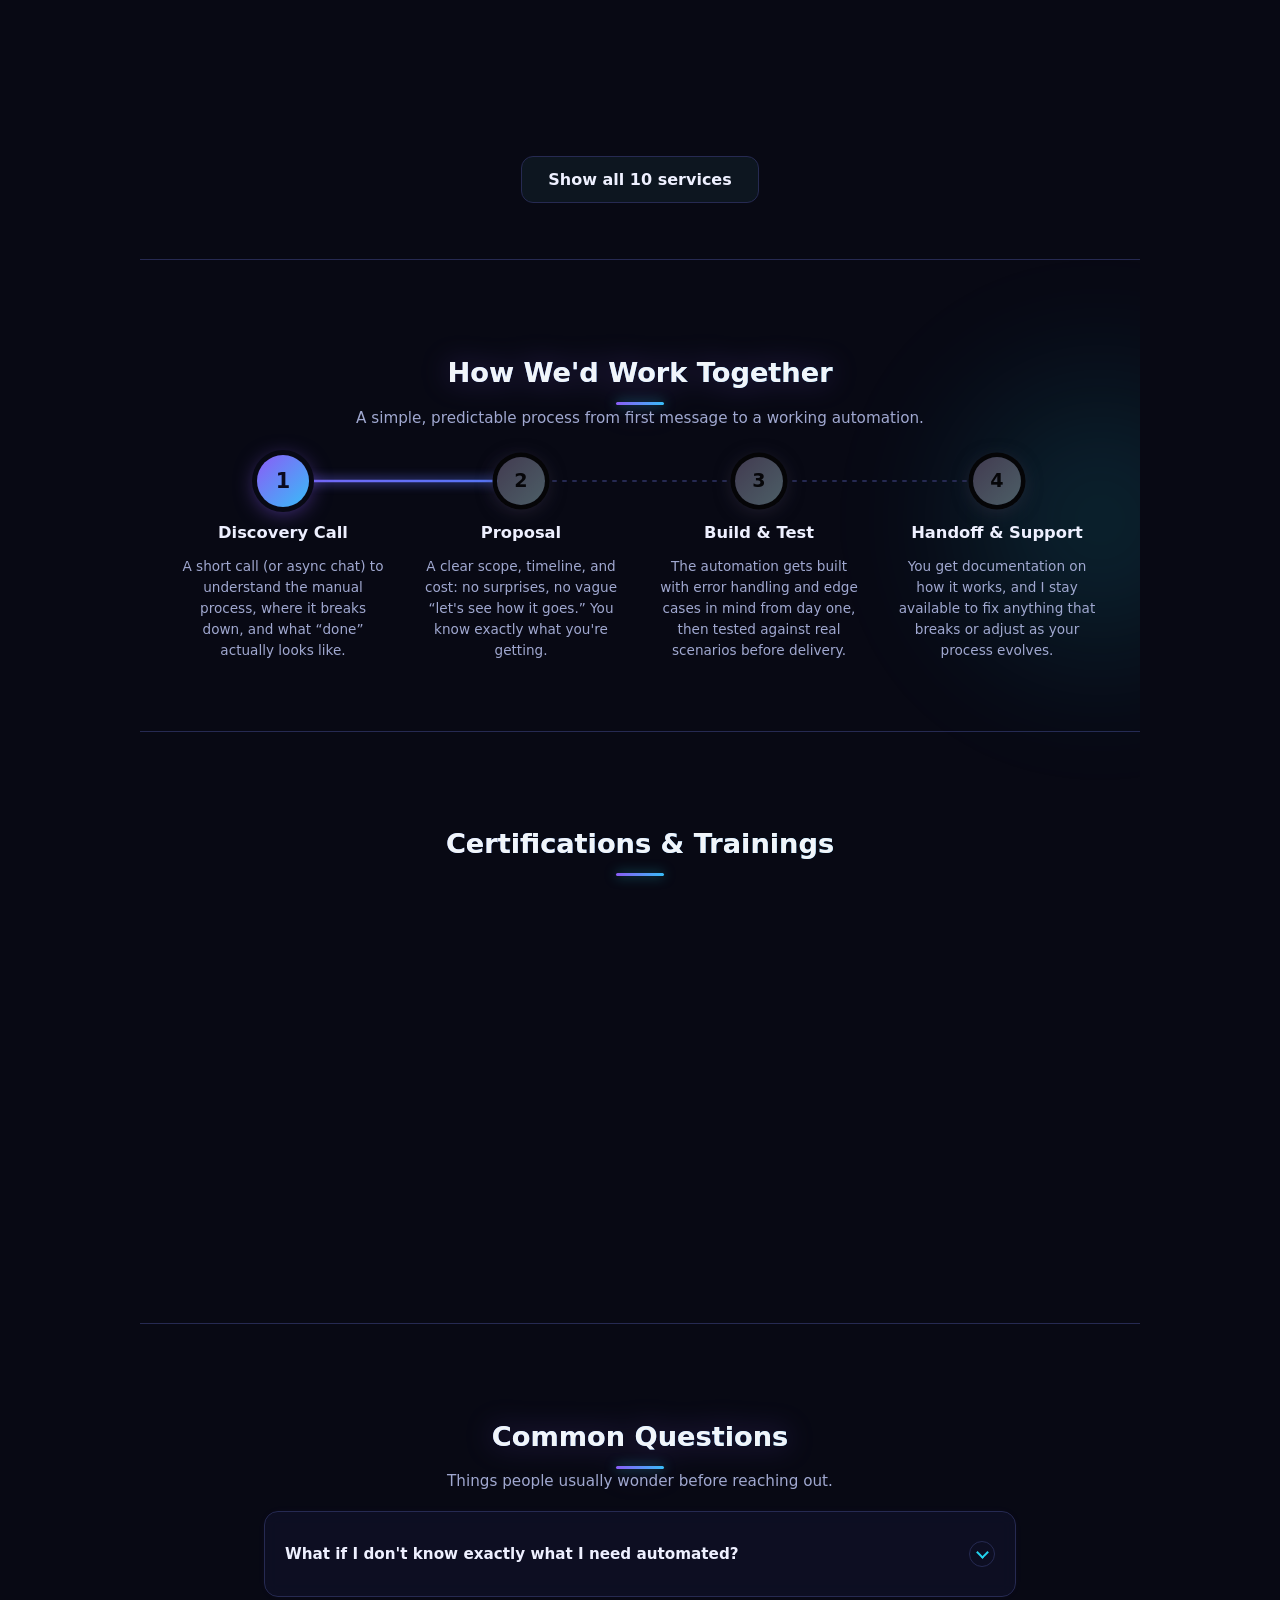
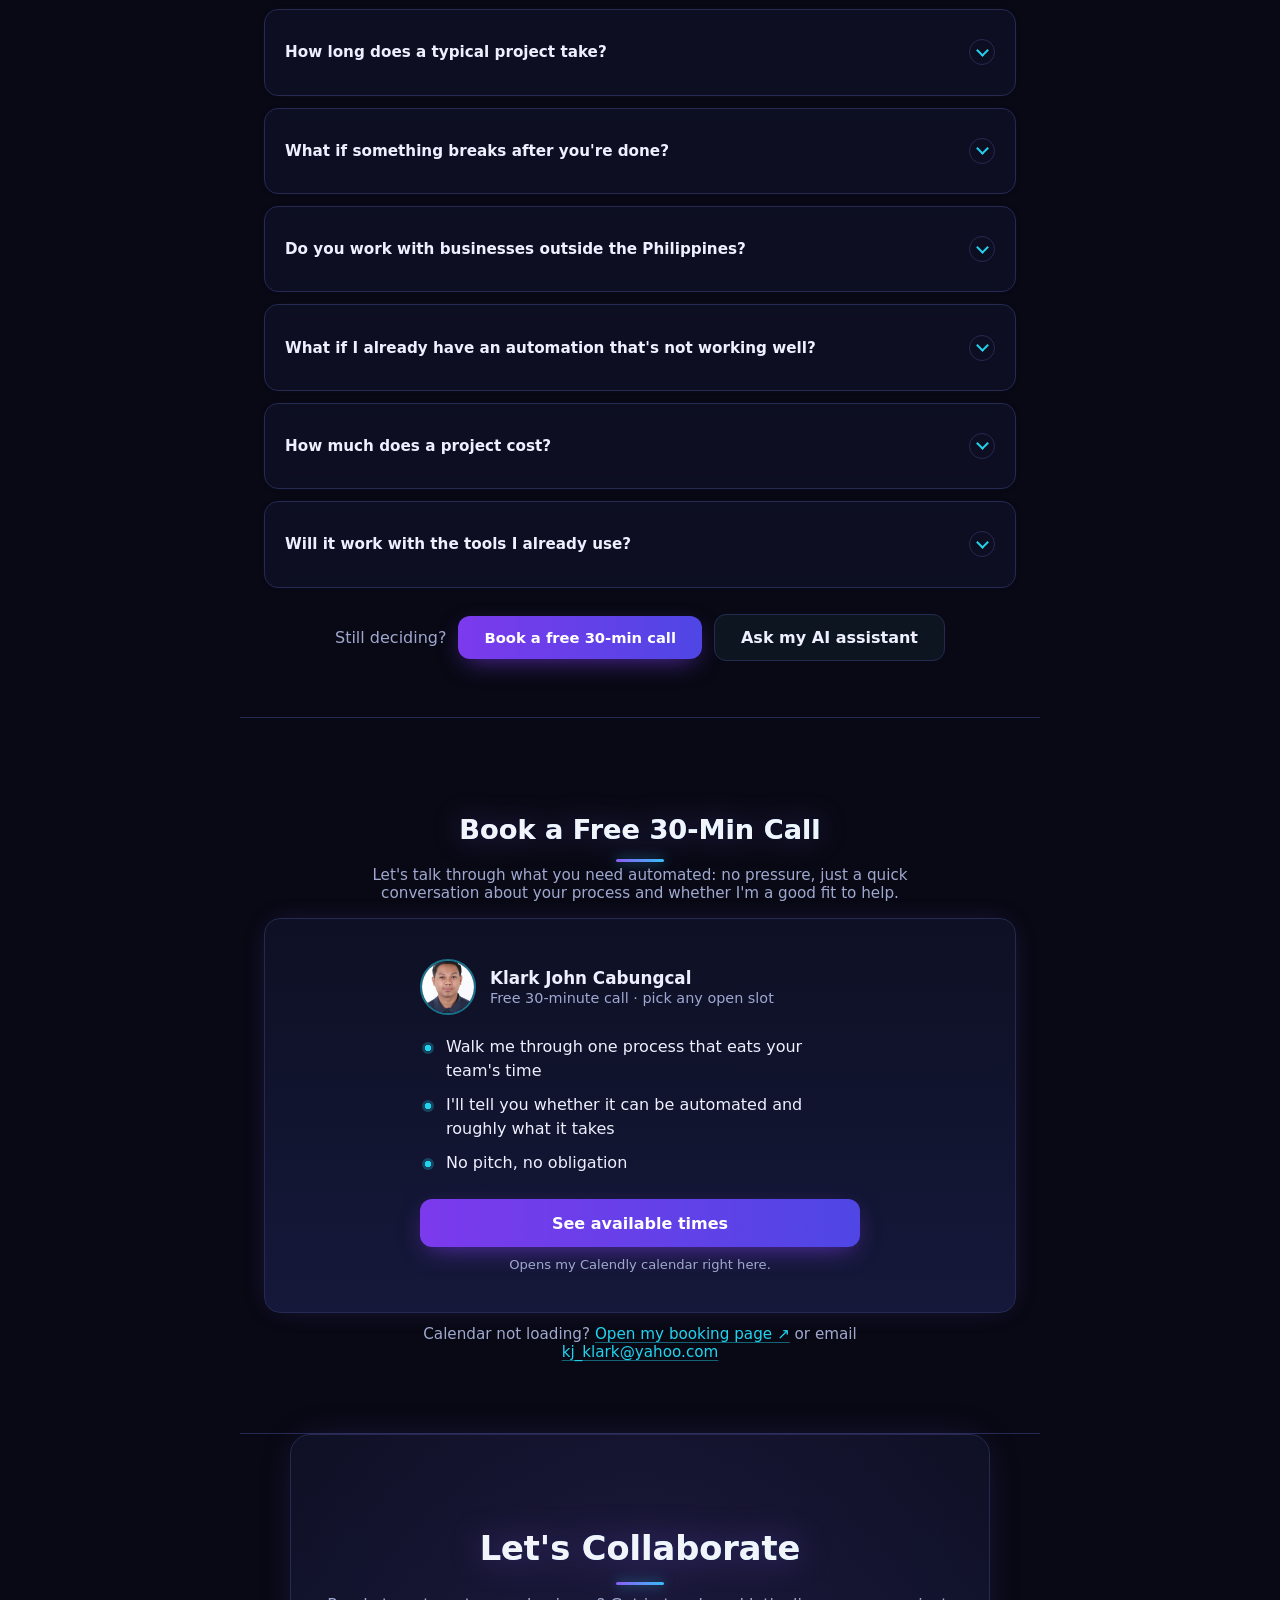
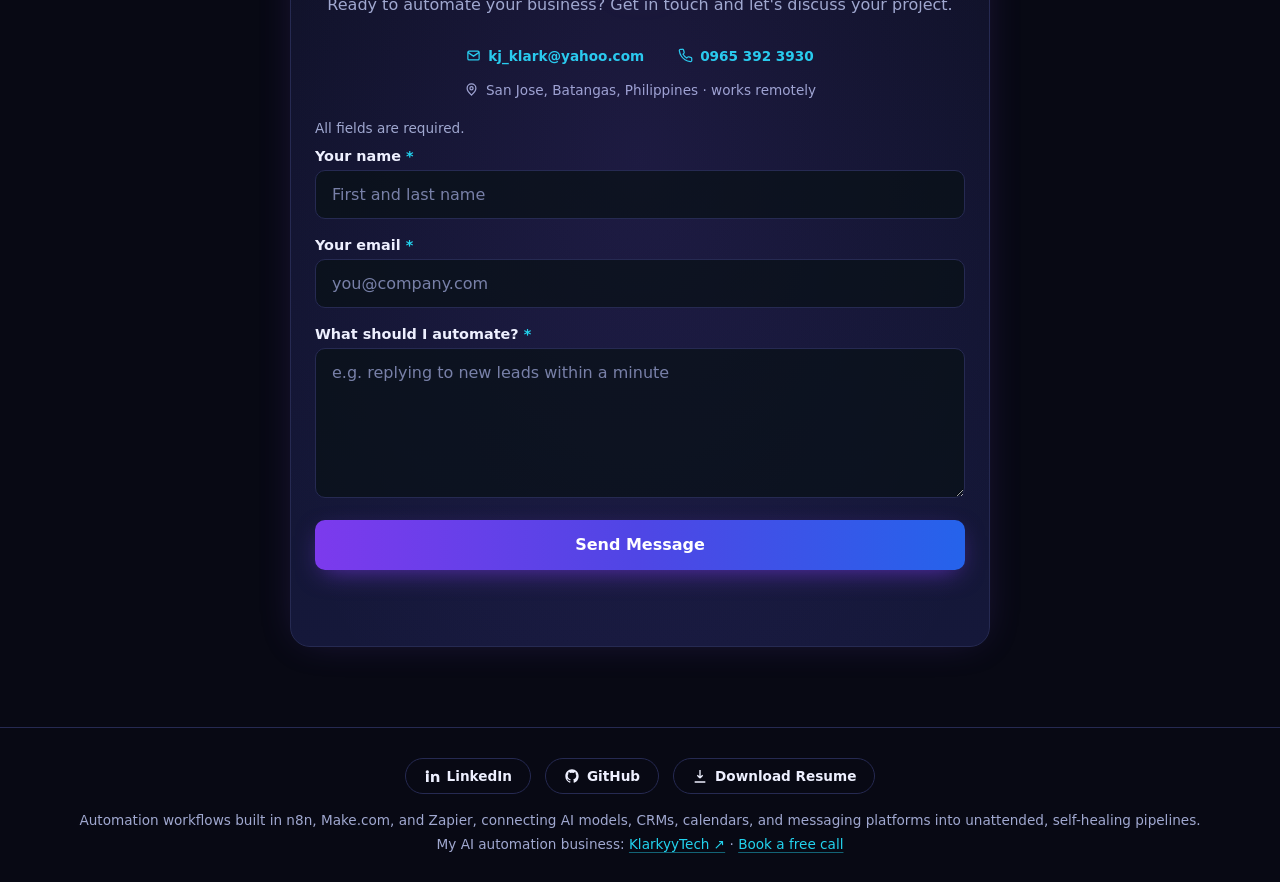
==== commit 395bddf7: "Tidy project list, contact details and phone chat button; link services to case studies - Project fi" ====
--- a/index.html
+++ b/index.html
@@ -1561,6 +1561,24 @@
 .fi-hot{ color:#fb923c; } .fi-warm{ color:#fbbf24; } .fi-cold{ color:#7dd3fc; } .fi-err{ color:#f87171; }
 /* About: ~60 characters per line (68ch was ~78 real characters) */
 .about-section p{ max-width:58ch; }
+/* ===== 2026-11-26 pass: project list, contact details, chat button, service proof ===== */
+/* 1. collapsed project list: no filters over an empty list, no empty padding; they appear once the list opens */
+#cardWrap.has-more:not(.more-open):not(.filtered){ padding-top:0; padding-bottom:0; }
+.projects-zone:has(#cardWrap.has-more:not(.more-open):not(.filtered)) #filterNav{ display:none; }
+.projects-zone:has(#cardWrap.has-more:not(.more-open):not(.filtered)) .show-more-row{ margin-top:6px; }
+/* 2. contact details wrap as a tidy row (no separators); degree now sits in About */
+.contact-section .contact-line{ display:flex; flex-wrap:wrap; justify-content:center; align-items:center; gap:4px 26px; margin-bottom:22px; }
+.contact-section .contact-line a, .contact-section .contact-line span.addr{ display:inline-flex; align-items:center; gap:7px; }
+.contact-section .contact-line span.addr{ color:var(--muted); }
+.about-section p.about-edu{ margin-top:18px; }
+.about-edu strong{ color:var(--text); font-weight:700; }
+/* 4. service cards: case-study link next to (or instead of) the demo link */
+.service-links{ display:flex; flex-wrap:wrap; gap:8px; margin-top:14px; }
+.service-links .service-demo{ margin-top:0; }
+.service-case{ display:inline-flex; align-items:center; min-height:36px; margin-top:14px; padding:8px 14px; border-radius:10px; border:1px solid rgba(34,211,238,.45);
+  color:#67e8f9; font-size:.82rem; font-weight:700; text-decoration:none; transition:background .2s, color .2s; }
+.service-links .service-case{ margin-top:0; }
+.service-case:hover, .service-case:focus-visible{ background:rgba(34,211,238,.14); color:#fff; }
 </style>
 <link rel="stylesheet" href="fx/ring.css?v=20261126d">
 </head>
@@ -2533,7 +2551,7 @@
   </div>
 
   <!-- 25: Website Opportunity Finder: AI Audit → CRM → Outreach -->
-  <div class="card" data-id="c25" data-platform="n8n">
+  <div class="card" id="case-c25" data-id="c25" data-platform="n8n">
     <div class="card-head has-body">
       <div class="head-left">
         <span class="card-tag">n8n · Lead Generation · AI Audit · Outreach</span>
@@ -2622,7 +2640,7 @@
   </div>
 
   <!-- 26: AI Chat Assistant for This Website -->
-  <div class="card" data-id="c26" data-platform="n8n">
+  <div class="card" id="case-c26" data-id="c26" data-platform="n8n">
     <div class="card-head has-body">
       <div class="head-left">
         <span class="card-tag">n8n · AI Chat Assistant · Lead Capture</span>
@@ -3330,6 +3348,7 @@
   <p>I also run <a class="inline-link" href="klarkyytech/" target="_blank" rel="noopener">KlarkyyTech</a>, my AI automation business, where small businesses can see what I build for them and get in touch.</p>
   <p class="about-video"><a class="hero-cta ghost" href="https://klark-intro.pages.dev/" target="_blank" rel="noopener"><svg aria-hidden="true" viewBox="0 0 24 24" width="16" height="16" fill="currentColor"><path d="M8 5v14l11-7z"/></svg> Watch my 2-minute intro</a></p>
   <p>I'm currently <span class="hl">open to freelance automation projects and full-time opportunities</span>. If you have a repetitive process eating up your team's time, I'd like to hear about it.</p>
+  <p class="about-edu"><strong>Education:</strong> Bachelor of Science in Information Technology</p>
 </div>
 
 <div class="services-section reveal">
@@ -3377,13 +3396,14 @@
       <h3>AI Website Chat Assistant</h3>
       <p>A chat assistant that answers your visitors' questions 24/7 from your own business info, captures leads, and alerts you instantly. Try the one on this page.</p>
       <div class="service-tags"><span>Chat AI</span><span>Lead Capture</span><span>Slack</span></div>
+      <a class="service-case" href="#case-c26" data-case="c26">Read the case study &rarr;</a>
     </div>
     <div class="service-card">
       <div class="service-icon"><svg fill="none" viewBox="0 0 24 24" stroke="currentColor" stroke-width="2"><path stroke-linecap="round" stroke-linejoin="round" d="M21 21l-5.197-5.197m0 0A7.5 7.5 0 105.196 5.196a7.5 7.5 0 0010.607 10.607z"/></svg></div>
       <h3>Lead Generation &amp; Cold Outreach</h3>
       <p>I find local businesses, audit their websites with AI, and send each one a personal email about its specific gap, with follow-ups, reply sorting, and opt-outs handled.</p>
       <div class="service-tags"><span>Prospecting</span><span>AI Audit</span><span>Email</span></div>
-      <a class="service-demo" href="demo.html" target="_blank" rel="noopener">See a live demo &rarr;</a>
+      <div class="service-links"><a class="service-demo" href="demo.html" target="_blank" rel="noopener">See a live demo &rarr;</a><a class="service-case" href="#case-c25" data-case="c25">Read the case study &rarr;</a></div>
     </div>
     <div class="service-card">
       <div class="service-icon"><svg fill="none" viewBox="0 0 24 24" stroke="currentColor" stroke-width="2"><path stroke-linecap="round" stroke-linejoin="round" d="M3 13.125C3 12.504 3.504 12 4.125 12h2.25c.621 0 1.125.504 1.125 1.125v6.75C7.5 20.496 6.996 21 6.375 21h-2.25A1.125 1.125 0 013 19.875v-6.75zM9.75 8.625c0-.621.504-1.125 1.125-1.125h2.25c.621 0 1.125.504 1.125 1.125v11.25c0 .621-.504 1.125-1.125 1.125h-2.25a1.125 1.125 0 01-1.125-1.125V8.625zM16.5 4.125c0-.621.504-1.125 1.125-1.125h2.25C20.496 3 21 3.504 21 4.125v15.75c0 .621-.504 1.125-1.125 1.125h-2.25a1.125 1.125 0 01-1.125-1.125V4.125z"/></svg></div>
@@ -3598,23 +3618,15 @@
       <svg class="contact-icon" viewBox="0 0 24 24" fill="none" stroke="currentColor" stroke-width="2"><rect x="3" y="5" width="18" height="14" rx="2"/><path d="M3 7l9 6 9-6"/></svg>
       kj_klark@yahoo.com
     </a>
-    <span class="sep">|</span>
-    <a href="mailto:klarkyy02@gmail.com">
-      <svg class="contact-icon" viewBox="0 0 24 24" fill="none" stroke="currentColor" stroke-width="2"><rect x="3" y="5" width="18" height="14" rx="2"/><path d="M3 7l9 6 9-6"/></svg>
-      klarkyy02@gmail.com
+    <a href="tel:+639653923930">
+      <svg class="contact-icon" viewBox="0 0 24 24" fill="none" stroke="currentColor" stroke-width="2"><path d="M22 16.92v3a2 2 0 01-2.18 2 19.79 19.79 0 01-8.63-3.07 19.5 19.5 0 01-6-6 19.79 19.79 0 01-3.07-8.67A2 2 0 014.11 2h3a2 2 0 012 1.72c.127.96.361 1.903.7 2.81a2 2 0 01-.45 2.11L8.09 9.91a16 16 0 006 6l1.27-1.27a2 2 0 012.11-.45c.907.339 1.85.573 2.81.7A2 2 0 0122 16.92z"/></svg>
+      0965 392 3930
     </a>
-    <span class="sep">|</span>
     <span class="addr">
       <svg class="contact-icon" viewBox="0 0 24 24" fill="none" stroke="currentColor" stroke-width="2"><path d="M12 21s-7-6.2-7-11a7 7 0 0114 0c0 4.8-7 11-7 11z"/><circle cx="12" cy="10" r="2.5"/></svg>
-      500 Banay-Banay 1st, San Jose, Batangas
+      San Jose, Batangas, Philippines · works remotely
     </span>
-    <span class="sep">|</span>
-    <span class="addr">
-      <svg class="contact-icon" viewBox="0 0 24 24" fill="none" stroke="currentColor" stroke-width="2"><path d="M22 16.92v3a2 2 0 01-2.18 2 19.79 19.79 0 01-8.63-3.07 19.5 19.5 0 01-6-6 19.79 19.79 0 01-3.07-8.67A2 2 0 014.11 2h3a2 2 0 012 1.72c.127.96.361 1.903.7 2.81a2 2 0 01-.45 2.11L8.09 9.91a16 16 0 006 6l1.27-1.27a2 2 0 012.11-.45c.907.339 1.85.573 2.81.7A2 2 0 0122 16.92z"/></svg>
-      0965 392 3930
-    </span>
-  </div>
-  <div class="edu-line"><strong>Bachelor of Science in Information Technology</strong></div>
+  </div>
 
   <form class="contact-form" id="contactForm">
     <p class="cf-req" id="cf-req">All fields are required.</p>
@@ -4096,18 +4108,44 @@
 if(location.hash==='#book')open(false);})();
 </script>
 <script>
-/* chat button on touch devices: hide while scrolling down (reading), show on scroll up, near the top and at the end */
+/* chat button on touch devices: hide while scrolling down (reading), show on scroll up, near the top and at the end,
+   but never while the contact form is under it */
 (function(){if(!matchMedia('(hover: none) and (pointer: coarse)').matches)return;
 var last=scrollY,q=false;
 function upd(){q=false;var l=document.getElementById('klark-chat-launcher'),w=document.getElementById('klark-chat-window'),y=scrollY;
 if(!l){last=y;return;}
 var end=y+innerHeight>=document.documentElement.scrollHeight-60;
-if((w&&w.classList.contains('open'))||y<240||end)l.classList.remove('fab-away');
+var f=document.getElementById('contactForm'),fr=f&&f.getBoundingClientRect(),onForm=fr&&fr.bottom>innerHeight-96&&fr.top<innerHeight-8;
+if(w&&w.classList.contains('open'))l.classList.remove('fab-away');
+else if(onForm)l.classList.add('fab-away');   /* never sit on the form fields or the Send button */
+else if(y<240||end)l.classList.remove('fab-away');
 else if(y>last+8)l.classList.add('fab-away');
 else if(y<last-8)l.classList.remove('fab-away');
 last=y;}
 addEventListener('scroll',function(){if(!q){q=true;requestAnimationFrame(upd);}},{passive:true});})();
 </script>
+<script>
+/* "Read the case study" links (services): open the project list if collapsed, open that card, scroll to it */
+(function(){
+function openCase(id){
+  var wrap=document.getElementById('cardWrap'); if(!wrap) return false;
+  var card=wrap.querySelector('.card[data-id="'+id+'"]'); if(!card) return false;
+  if(card.classList.contains('hidden')){ var all=document.querySelector('#filterNav [data-filter="all"]'); if(all) all.click(); }
+  if(wrap.classList.contains('has-more') && !wrap.classList.contains('more-open')){
+    var row=wrap.nextElementSibling, b=row && row.classList.contains('show-more-row') && row.querySelector('button');
+    if(b) b.click(); else wrap.classList.add('more-open');
+  }
+  var head=card.querySelector('.card-head');
+  if(!card.classList.contains('open') && head) head.click();
+  setTimeout(function(){ card.scrollIntoView({behavior: matchMedia('(prefers-reduced-motion: reduce)').matches ? 'auto' : 'smooth', block:'start'}); if(head){ if(!head.hasAttribute('tabindex')) head.setAttribute('tabindex','-1'); head.focus({preventScroll:true}); } }, 80);
+  return true;
+}
+document.addEventListener('click',function(e){
+  var a=e.target.closest && e.target.closest('a[data-case]'); if(!a) return;
+  if(openCase(a.getAttribute('data-case'))) e.preventDefault();
+});
+})();
+</script>
 <!-- Cloudflare Web Analytics --><script type='module' src='https://static.cloudflareinsights.com/beacon.min.js' data-cf-beacon='{"token": "3541101652d54b6b939604b00dcb4918"}'></script><!-- End Cloudflare Web Analytics -->
 </body>
 </html>
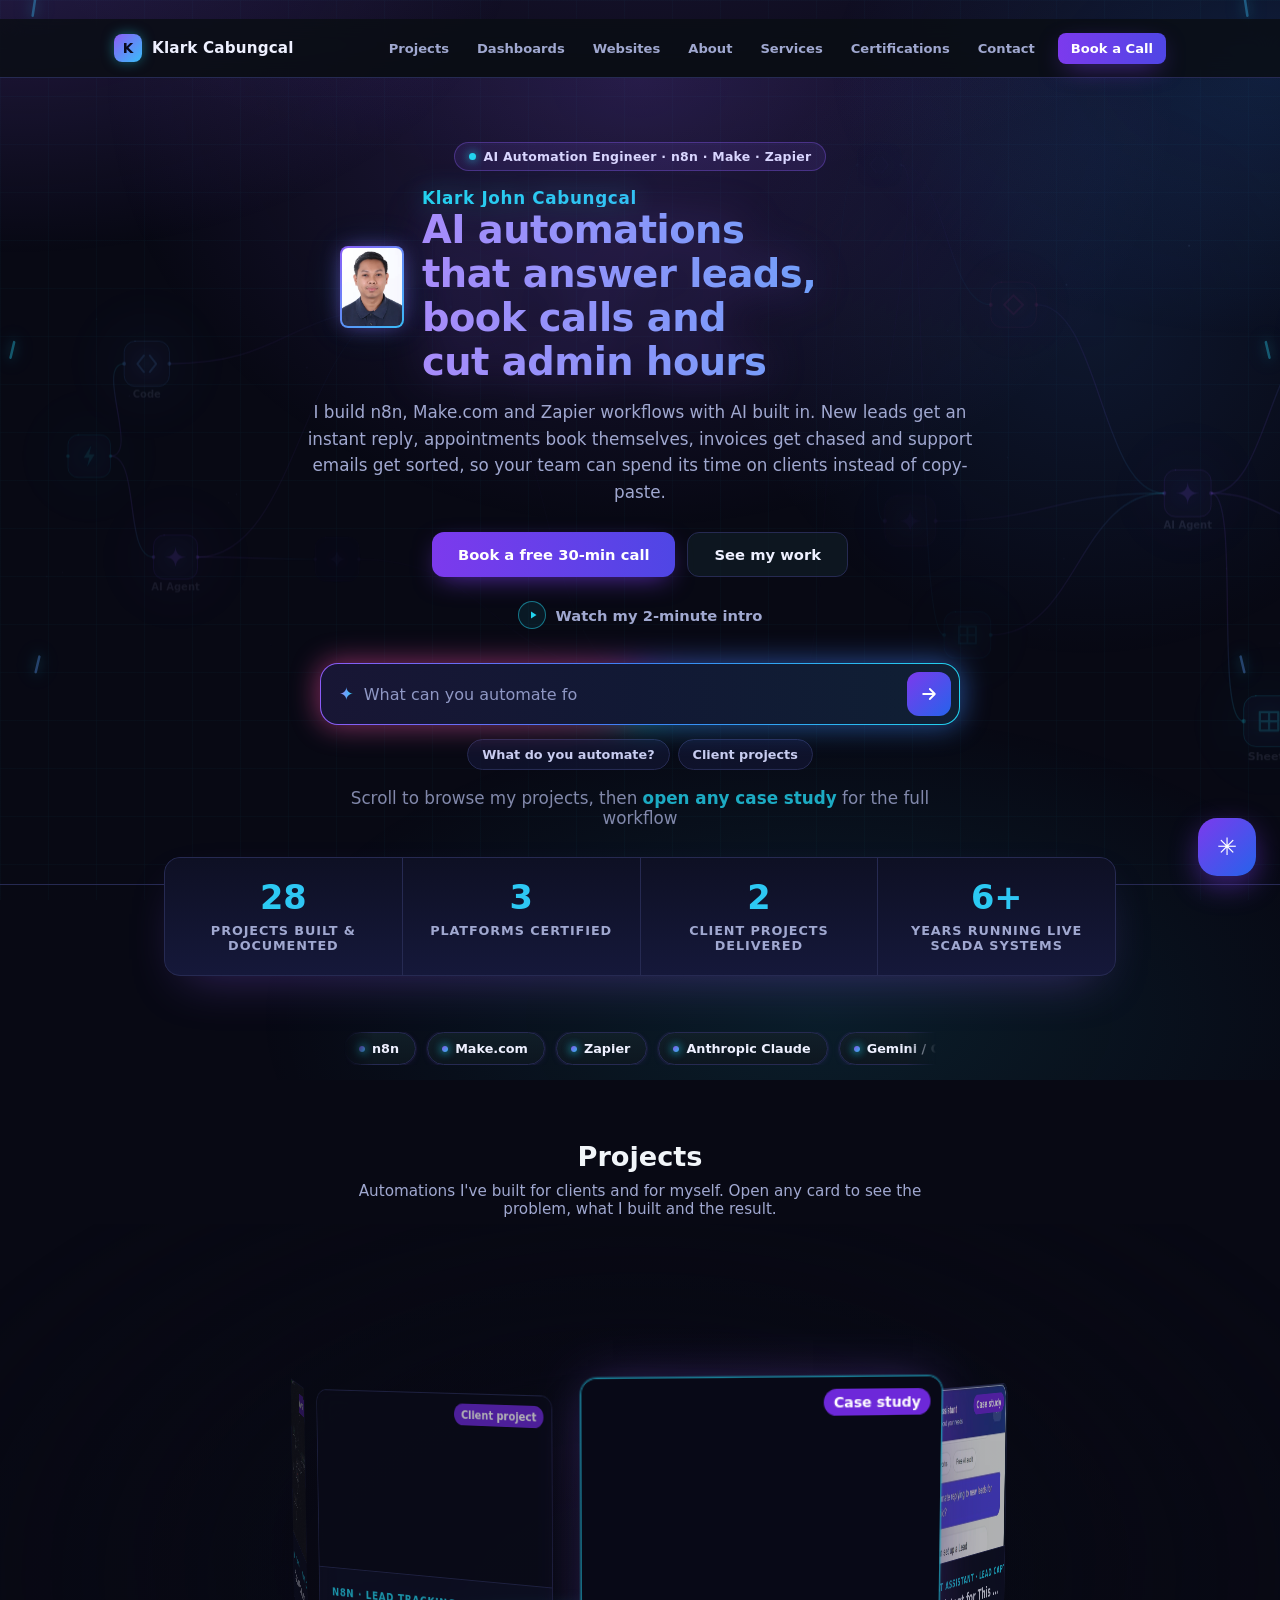
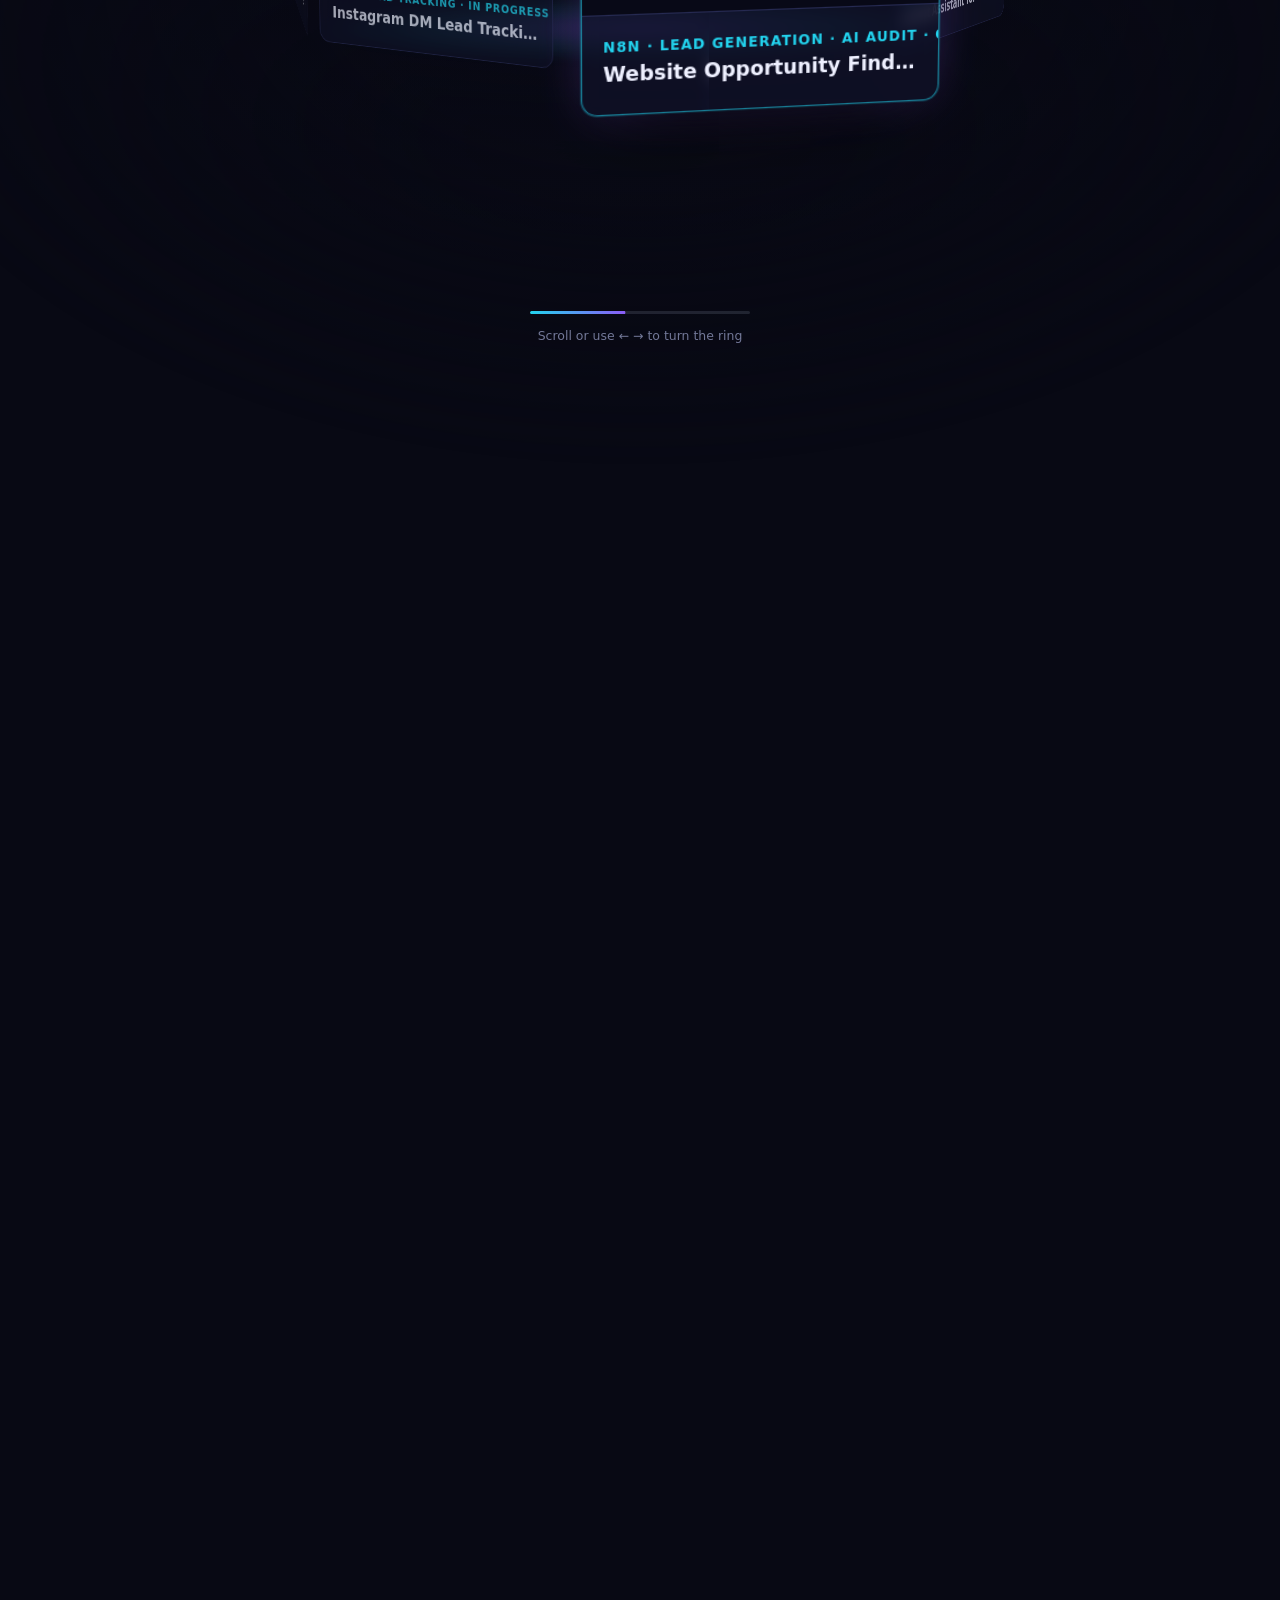
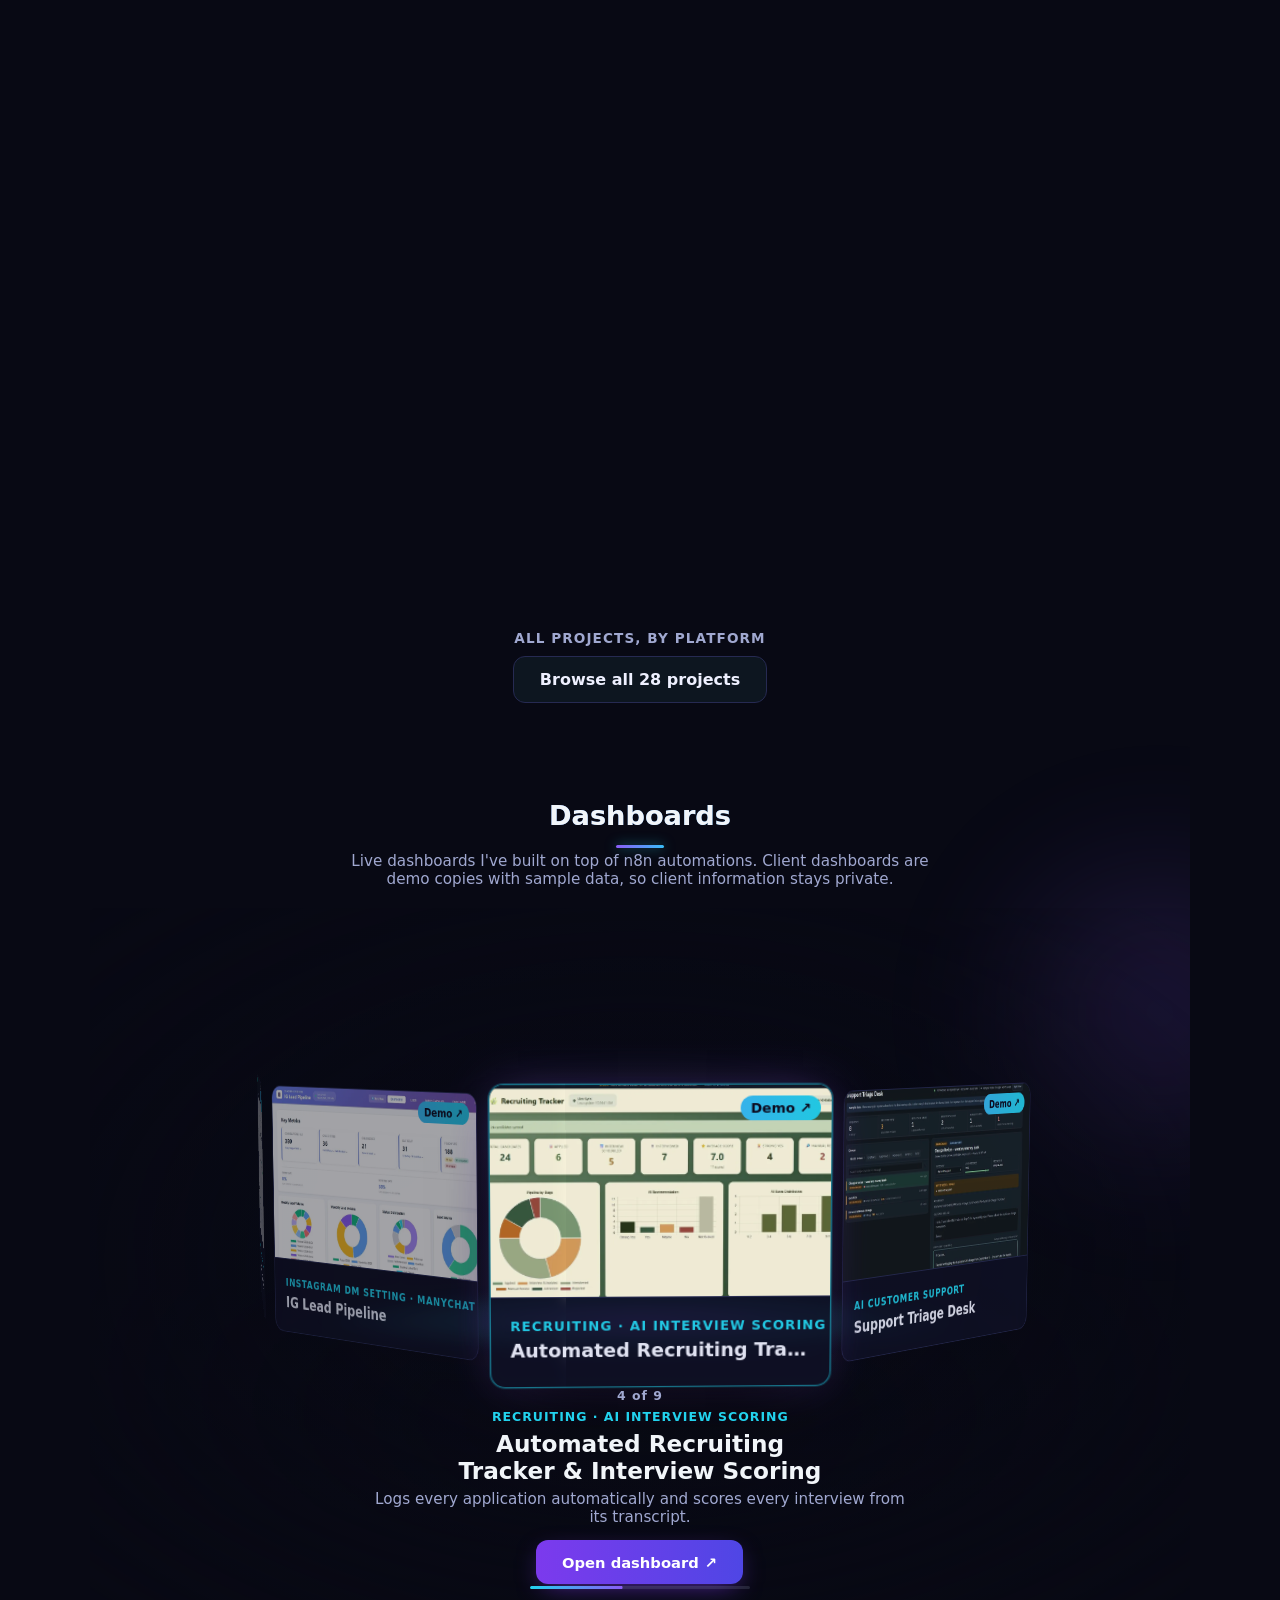
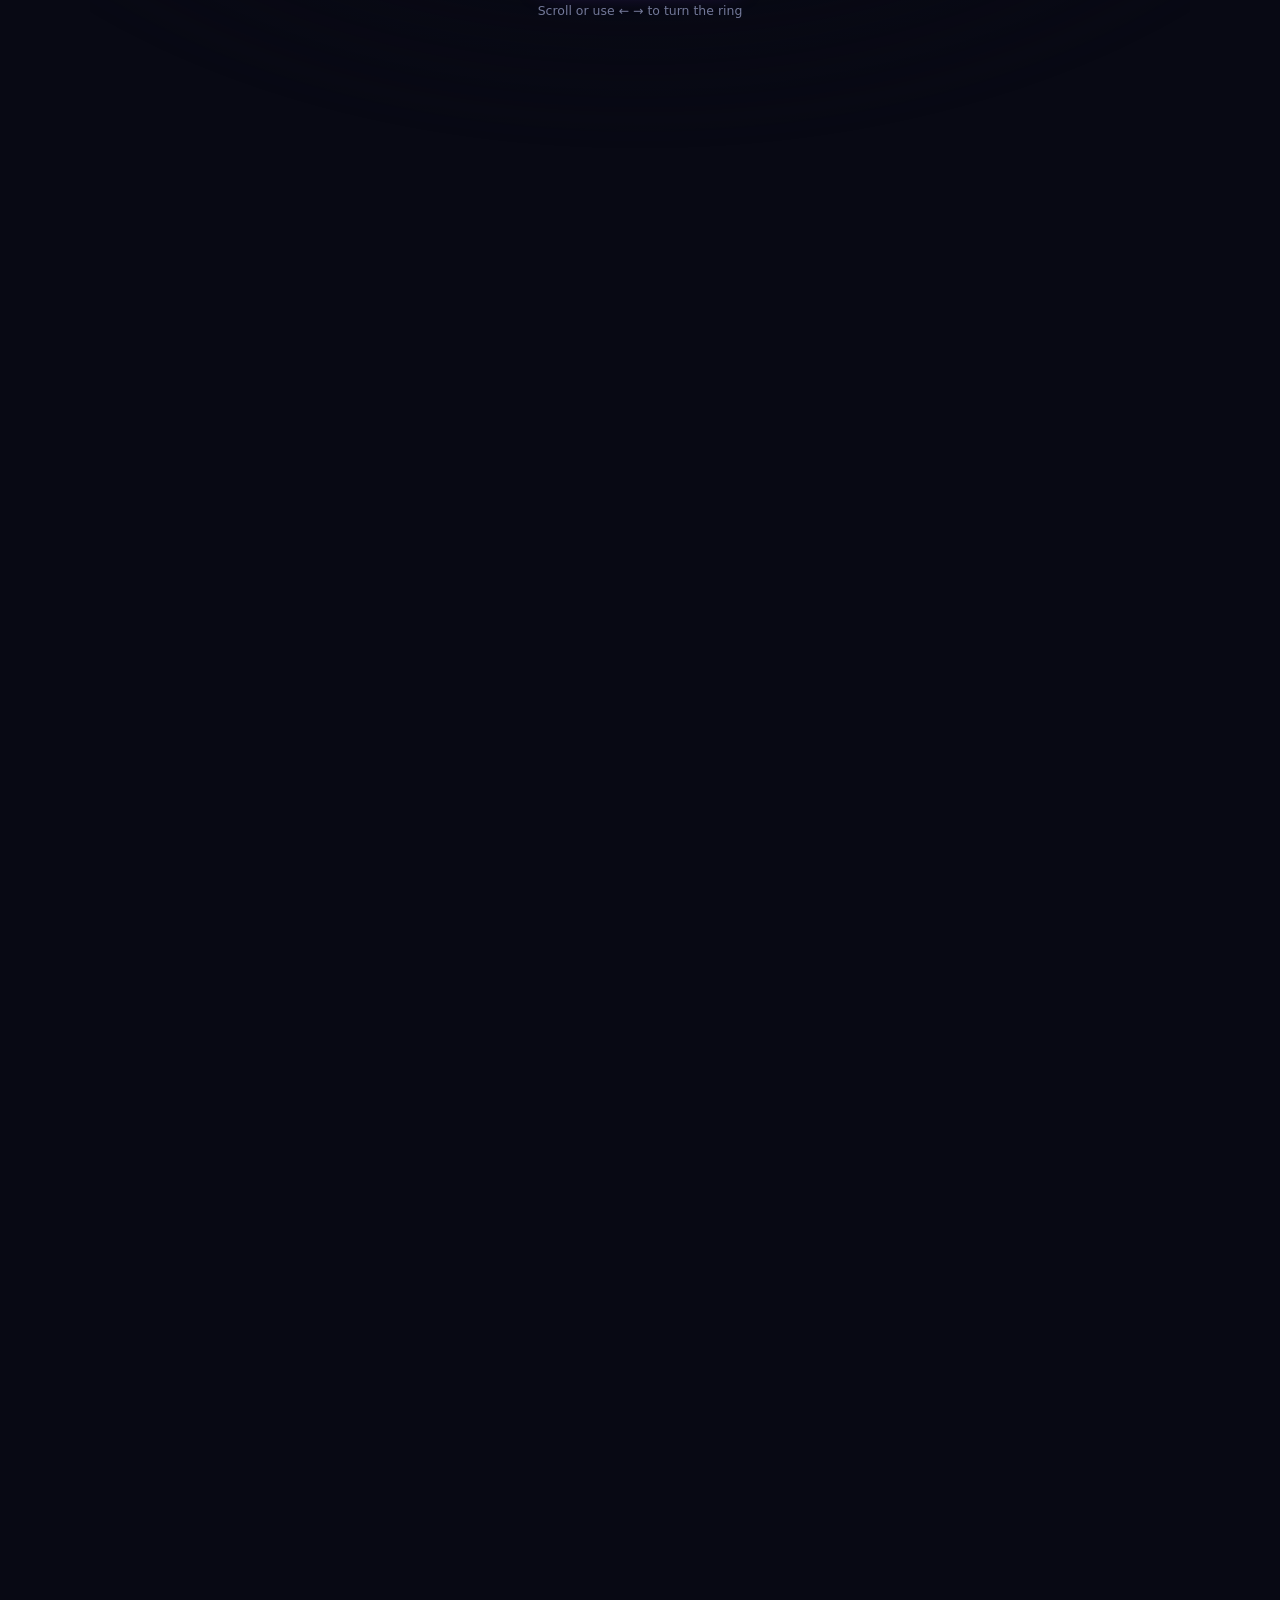
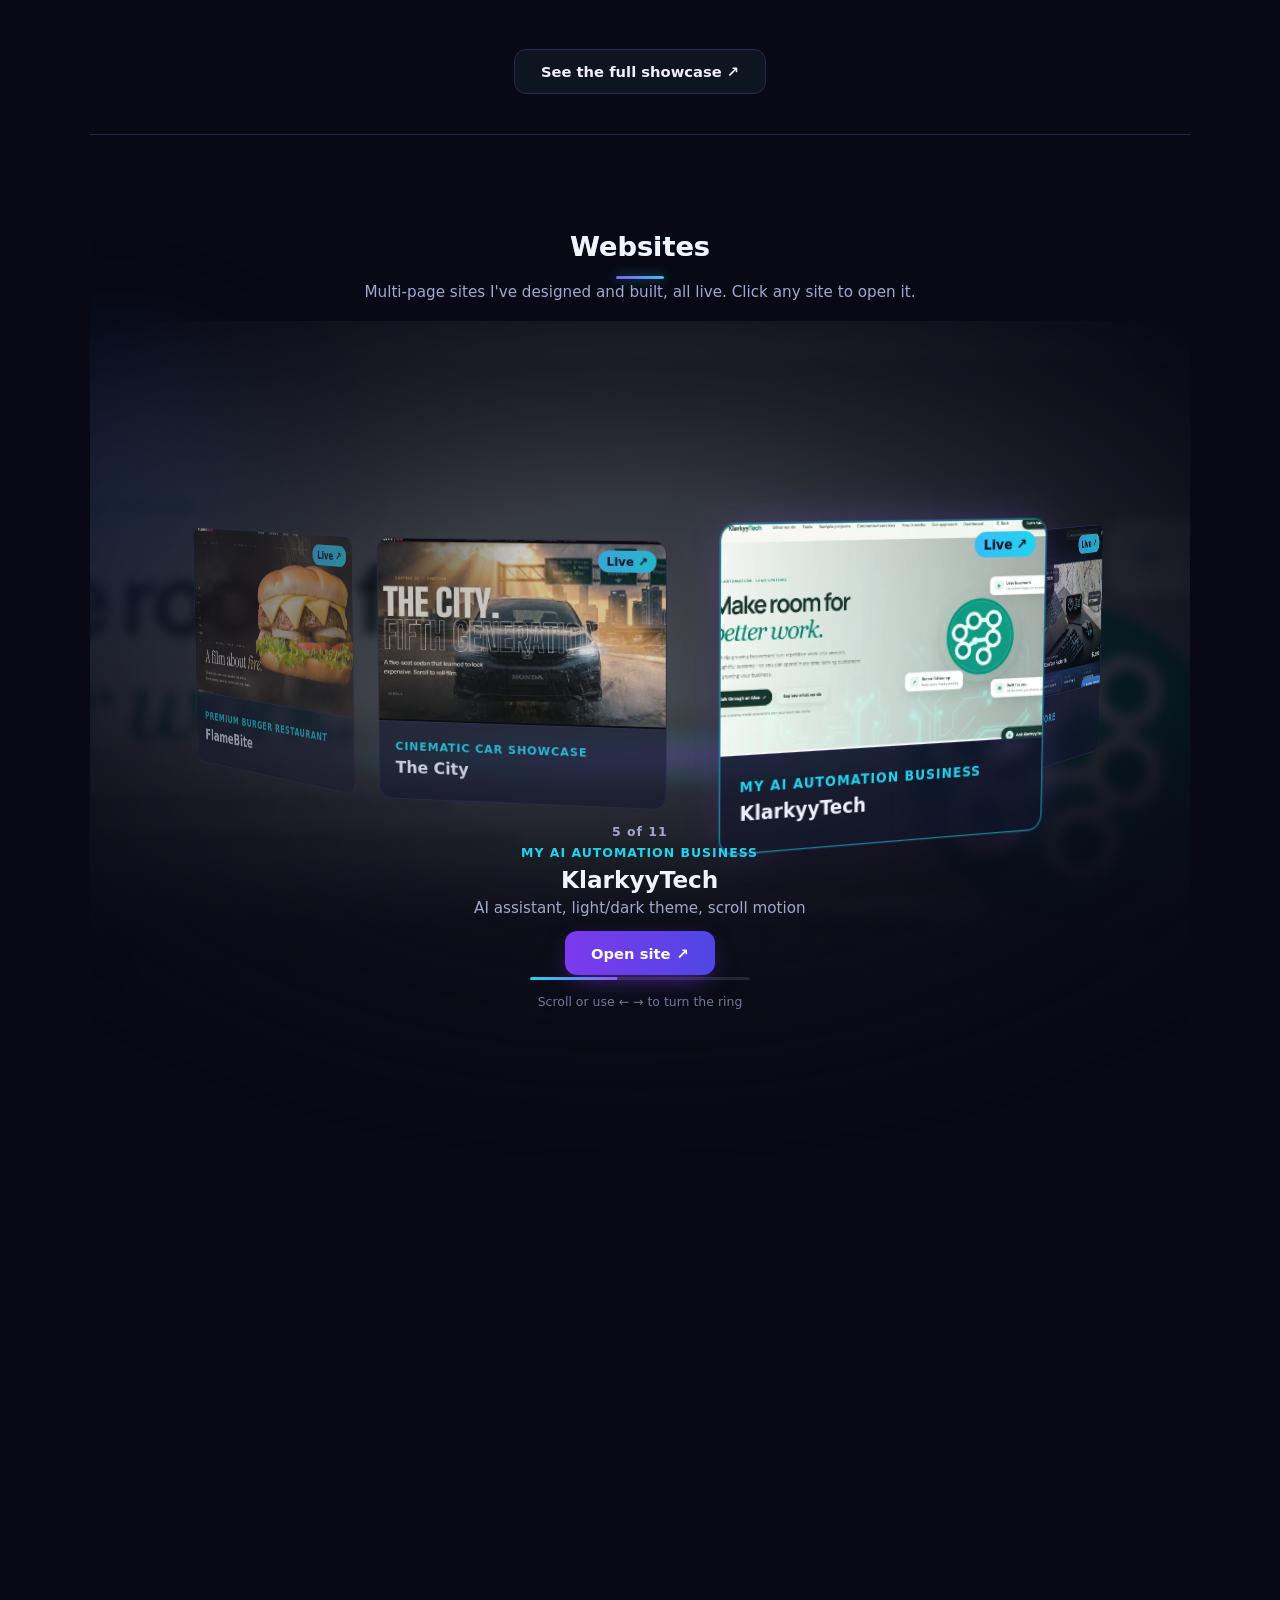
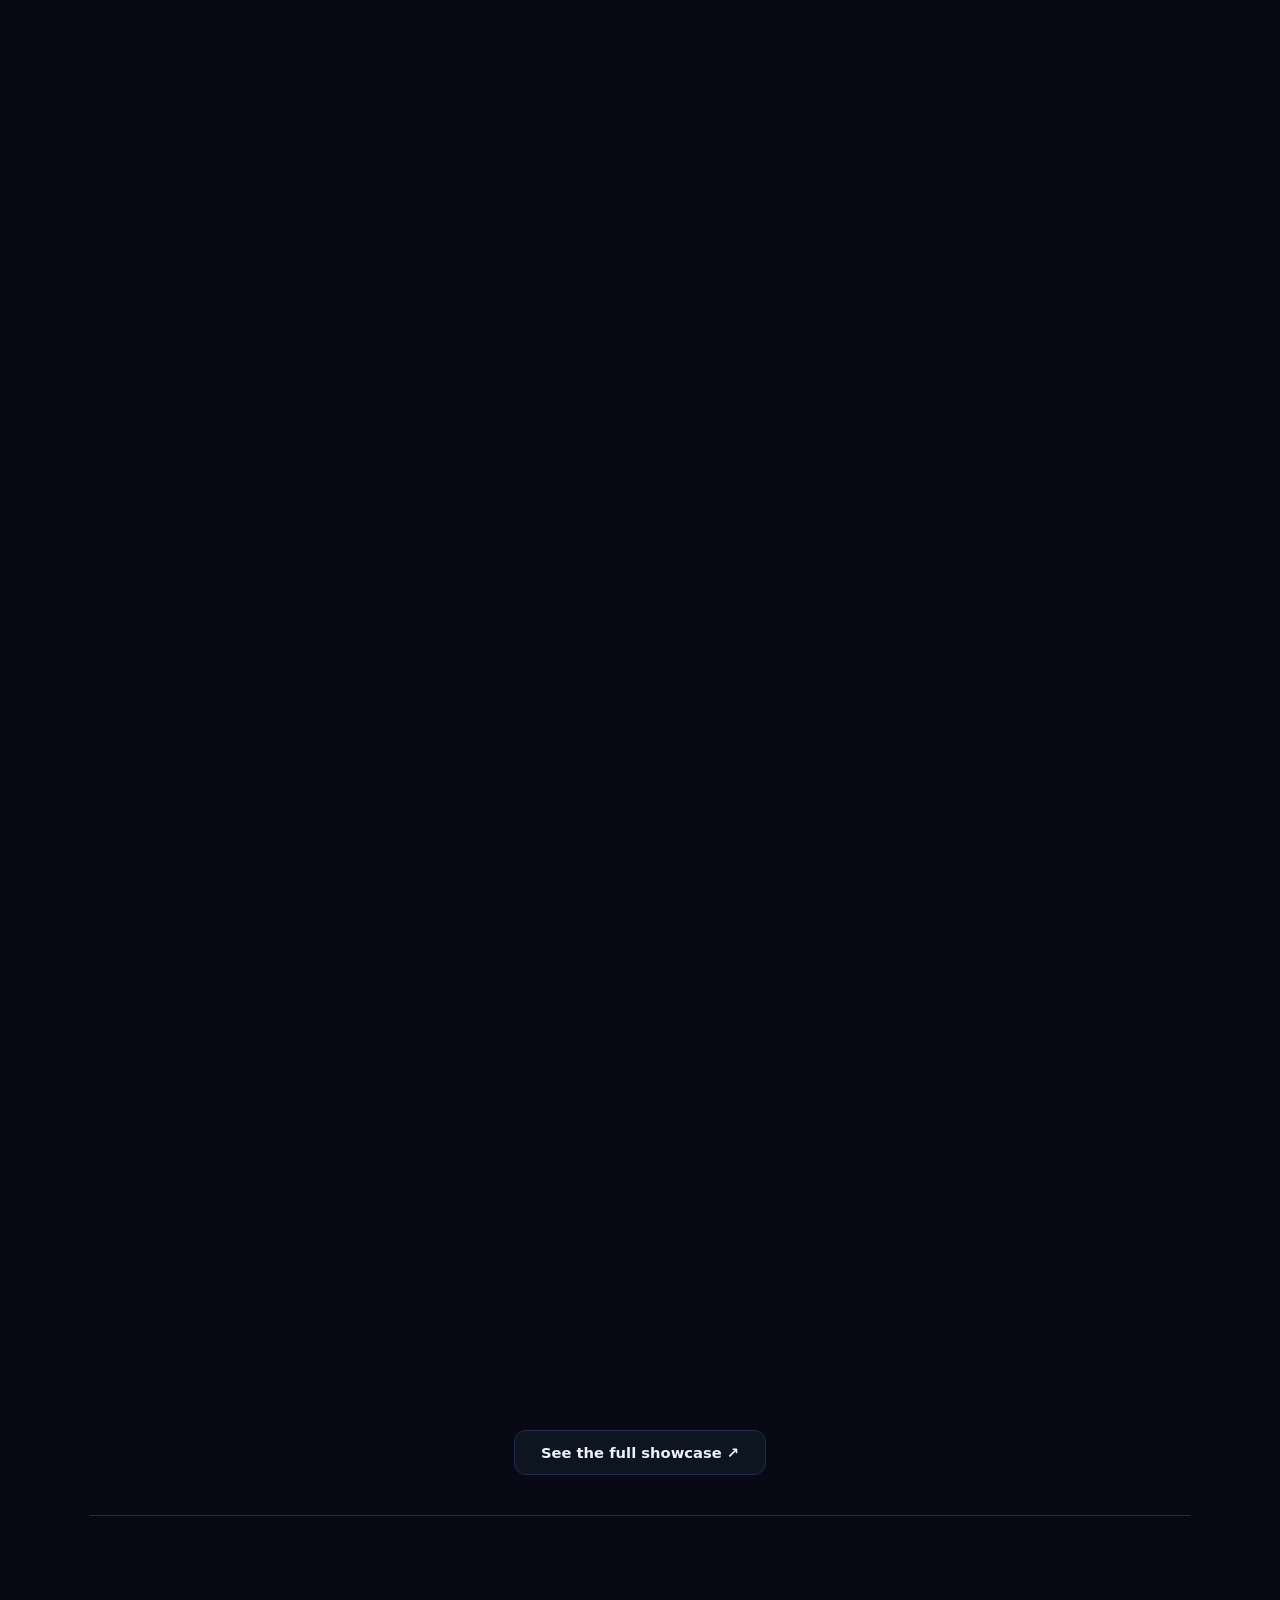
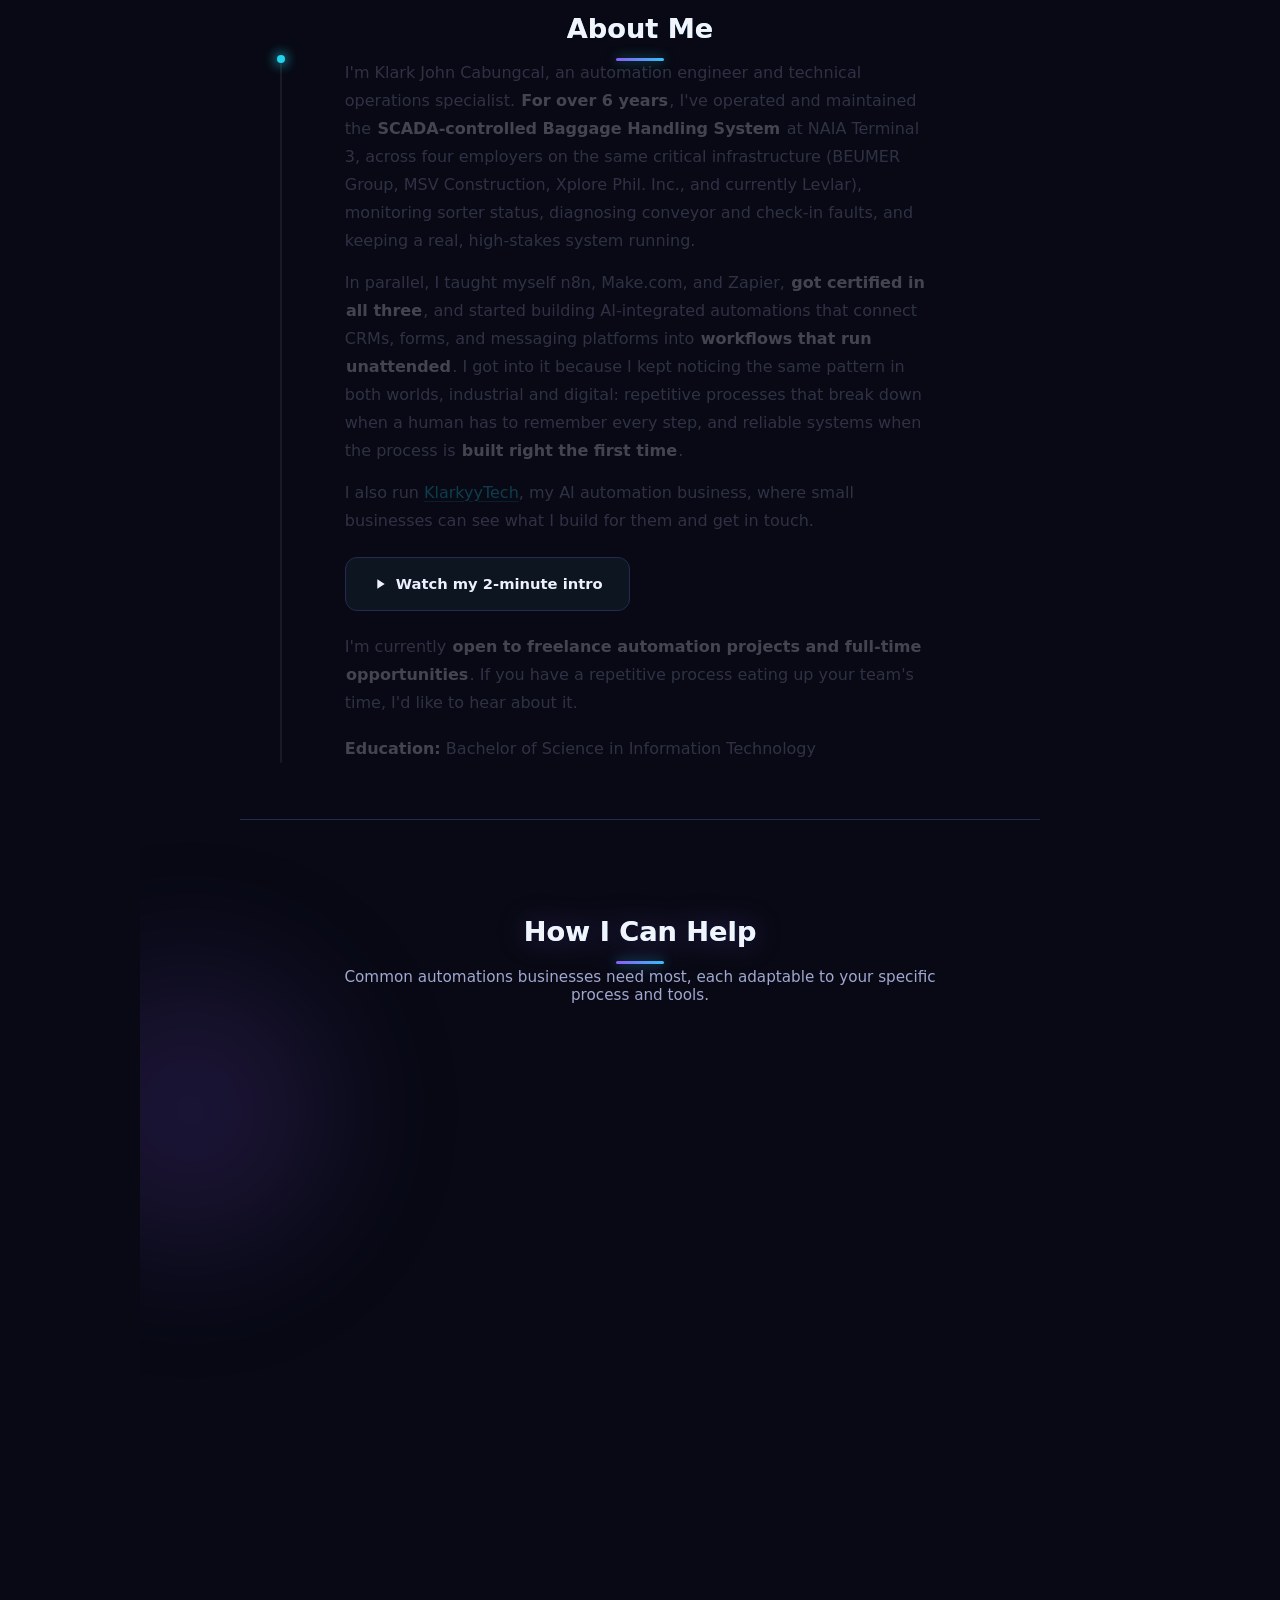
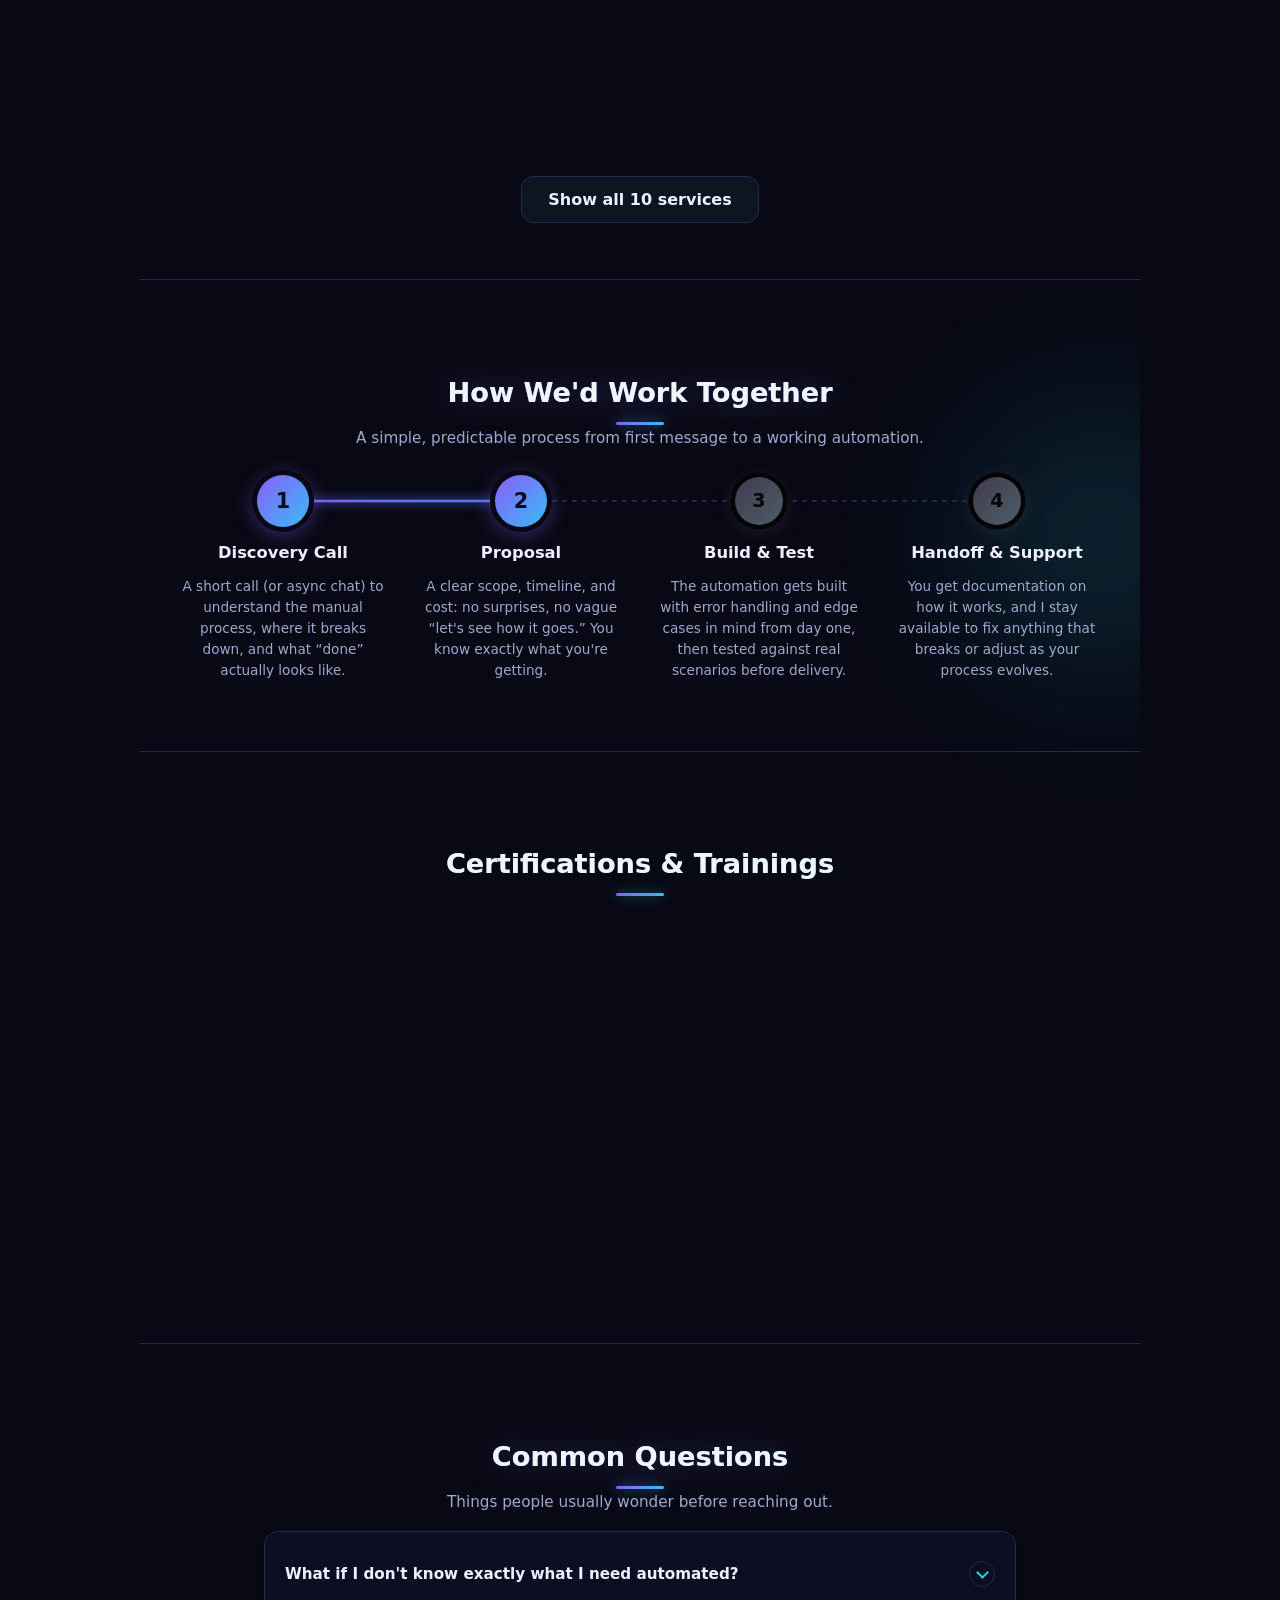
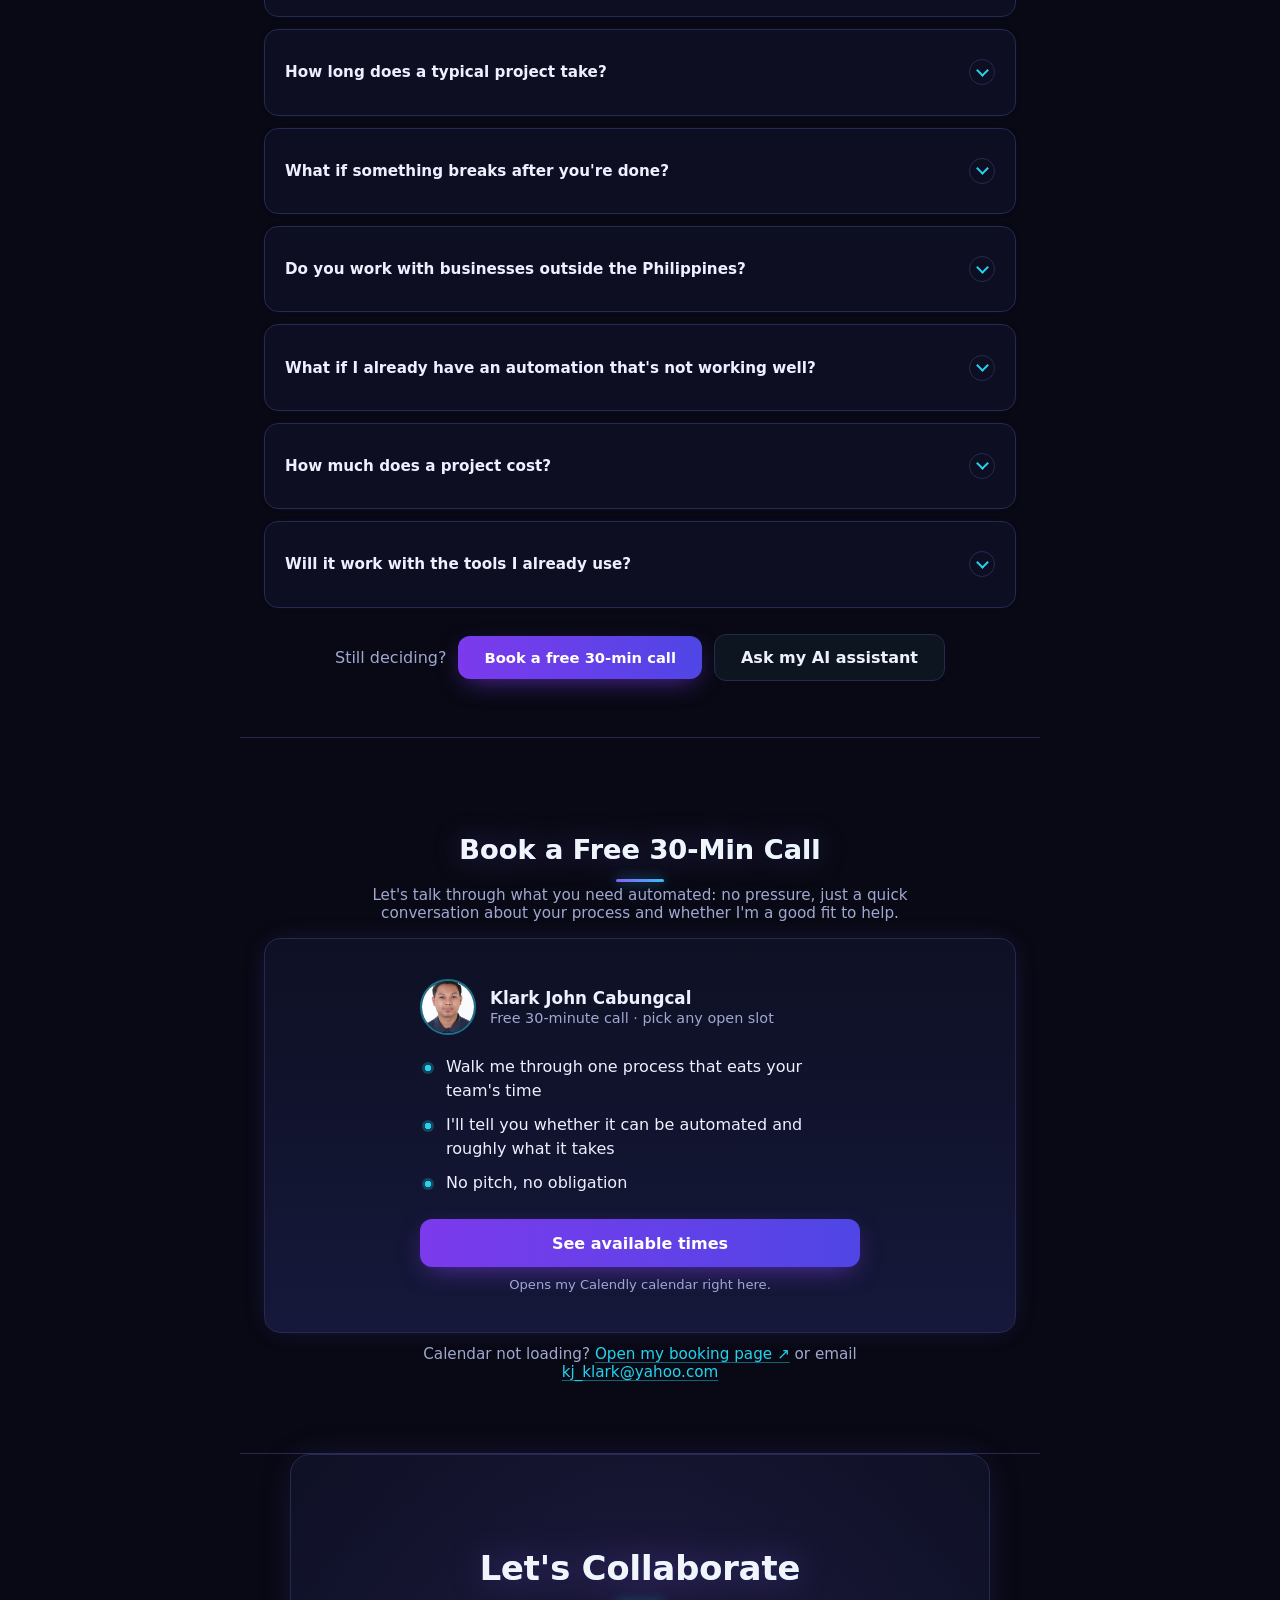
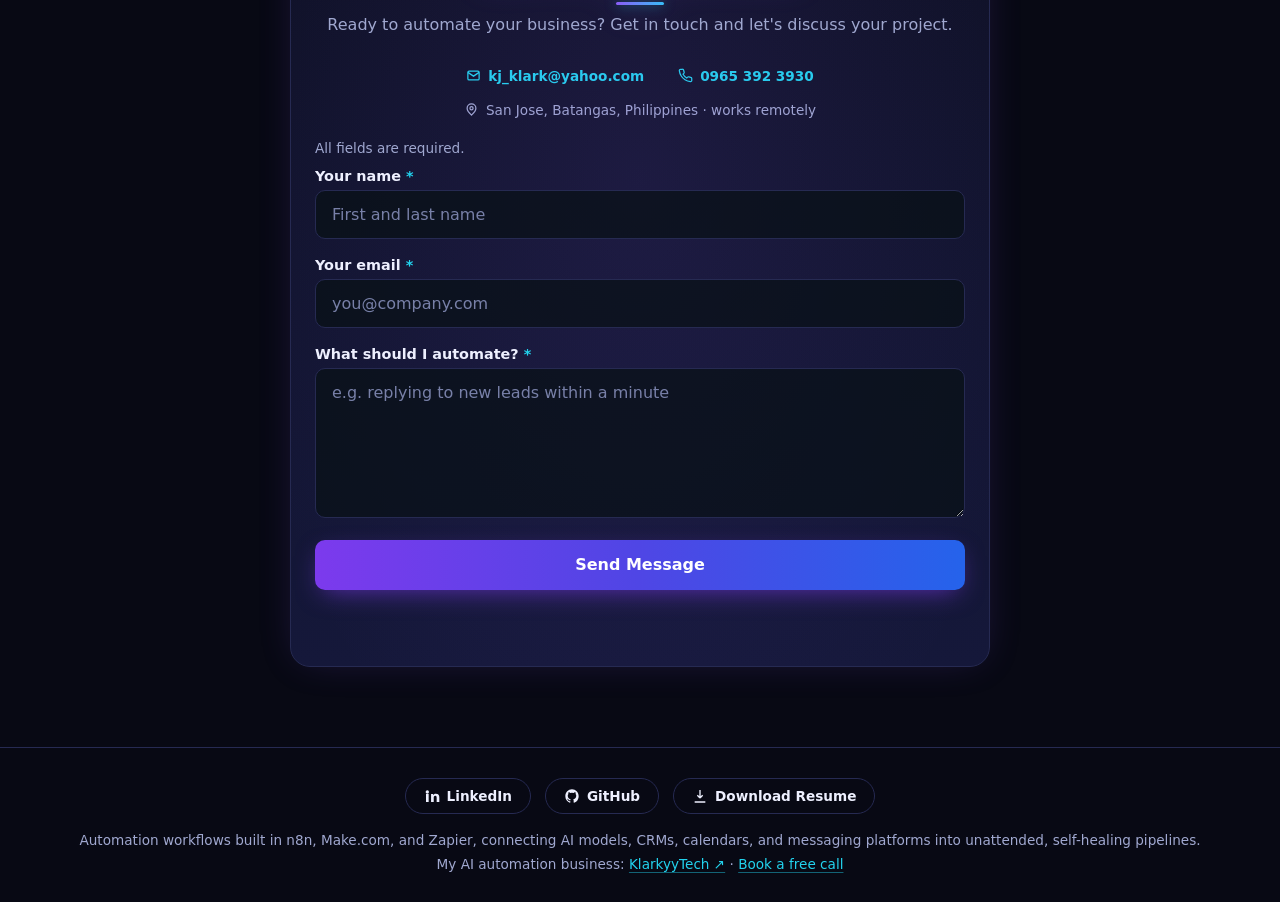
==== commit 07af3748: "Faster first load: case-study video posters load on open, project ring tiles load as they turn into " ====
--- a/index.html
+++ b/index.html
@@ -1660,7 +1660,7 @@
     <button type="button" data-ask="Which client projects have you delivered?">Client projects</button>
   </div>
 
-  <p class="hint">Click any project below to <span>expand the full workflow</span></p>
+  <p class="hint">Scroll to browse my projects, then <span>open any case study</span> for the full workflow</p>
 </div>
 
 <div class="stats-strip">
@@ -1764,19 +1764,19 @@
 
           <div class="video-gallery">
             <div class="video-item">
-              <video controls preload="none" poster="Available%20date%20appoinment.webp">
+              <video controls preload="none" data-poster="Available%20date%20appoinment.webp">
                 <source src="Advance%20appointment%20setter%20Confirm.mp4" type="video/mp4">
               </video>
               <div class="video-caption">Confirmed Booking Demo</div>
             </div>
             <div class="video-item">
-              <video controls preload="none" poster="Unavailable%20date%20appointment.webp">
+              <video controls preload="none" data-poster="Unavailable%20date%20appointment.webp">
                 <source src="Advance%20appointment%20setter%20Re%20schedule.mp4" type="video/mp4">
               </video>
               <div class="video-caption">Reschedule Flow Demo</div>
             </div>
             <div class="video-item">
-              <video controls preload="none" poster="Error.webp">
+              <video controls preload="none" data-poster="Error.webp">
                 <source src="Advance%20appointment%20setter%20Error.mp4" type="video/mp4">
               </video>
               <div class="video-caption">Error Handling Demo</div>
@@ -1832,7 +1832,7 @@
 
           <div class="video-gallery">
             <div class="video-item">
-              <video controls preload="none" poster="E-commerce%20order%20Processing.webp">
+              <video controls preload="none" data-poster="E-commerce%20order%20Processing.webp">
                 <source src="E-Commerce%20Order%20Processing.mp4" type="video/mp4">
               </video>
               <div class="video-caption">Workflow Demo</div>
@@ -1885,7 +1885,7 @@
 
           <div class="video-gallery">
             <div class="video-item">
-              <video controls preload="none" poster="Invoice%20and%20Payment%20Automation.webp">
+              <video controls preload="none" data-poster="Invoice%20and%20Payment%20Automation.webp">
                 <source src="Invoice%20%26%20Payment%20Automation.mp4" type="video/mp4">
               </video>
               <div class="video-caption">Workflow Demo</div>
@@ -1949,19 +1949,19 @@
 
           <div class="video-gallery">
             <div class="video-item">
-              <video controls preload="none" poster="hot%20lead.webp">
+              <video controls preload="none" data-poster="hot%20lead.webp">
                 <source src="Lead%20Generation%20%26%20Sales%20Automation%20Pipeline_Hot.mp4" type="video/mp4">
               </video>
               <div class="video-caption">Hot Lead Demo</div>
             </div>
             <div class="video-item">
-              <video controls preload="none" poster="Warm%20Lead.webp">
+              <video controls preload="none" data-poster="Warm%20Lead.webp">
                 <source src="Lead%20Generation%20%26%20Sales%20Automation_Warm.mp4" type="video/mp4">
               </video>
               <div class="video-caption">Warm Lead Demo</div>
             </div>
             <div class="video-item">
-              <video controls preload="none" poster="Warm%20Lead%202.webp">
+              <video controls preload="none" data-poster="Warm%20Lead%202.webp">
                 <source src="Lead%20Generation%20%26%20Sales%20Automation_Cold.mp4" type="video/mp4">
               </video>
               <div class="video-caption">Cold Lead Demo</div>
@@ -4082,7 +4082,7 @@
 </script>
 <!-- 3D + motion layer (fx/): hero workflow network, scroll motion, card tilt -->
 <script src="fx/hero-network.js" defer></script>
-<script src="fx/ring.js?v=20261126j" defer></script>
+<script src="fx/ring.js?v=20261126k" defer></script>
 <script src="fx/about.js?v=20261126c" defer></script>
 <script src="fx/services.js?v=20261126c" defer></script>
 <script src="fx/motion.js?v=20261126g" defer></script>
@@ -4146,6 +4146,16 @@
 });
 })();
 </script>
+<script>
+/* speed: video posters inside case studies load only when that card is opened (they were ~250KB on first load) */
+(function(){
+var wrap=document.getElementById('cardWrap'); if(!wrap) return;
+function hydrate(card){ card.querySelectorAll('video[data-poster]').forEach(function(v){ v.poster=v.getAttribute('data-poster'); v.removeAttribute('data-poster'); }); }
+new MutationObserver(function(ms){ ms.forEach(function(m){ if(m.target.classList && m.target.classList.contains('card') && m.target.classList.contains('open')) hydrate(m.target); }); })
+  .observe(wrap,{subtree:true,attributes:true,attributeFilter:['class']});
+wrap.querySelectorAll('.card.open').forEach(hydrate);
+})();
+</script>
 <!-- Cloudflare Web Analytics --><script type='module' src='https://static.cloudflareinsights.com/beacon.min.js' data-cf-beacon='{"token": "3541101652d54b6b939604b00dcb4918"}'></script><!-- End Cloudflare Web Analytics -->
 </body>
 </html>
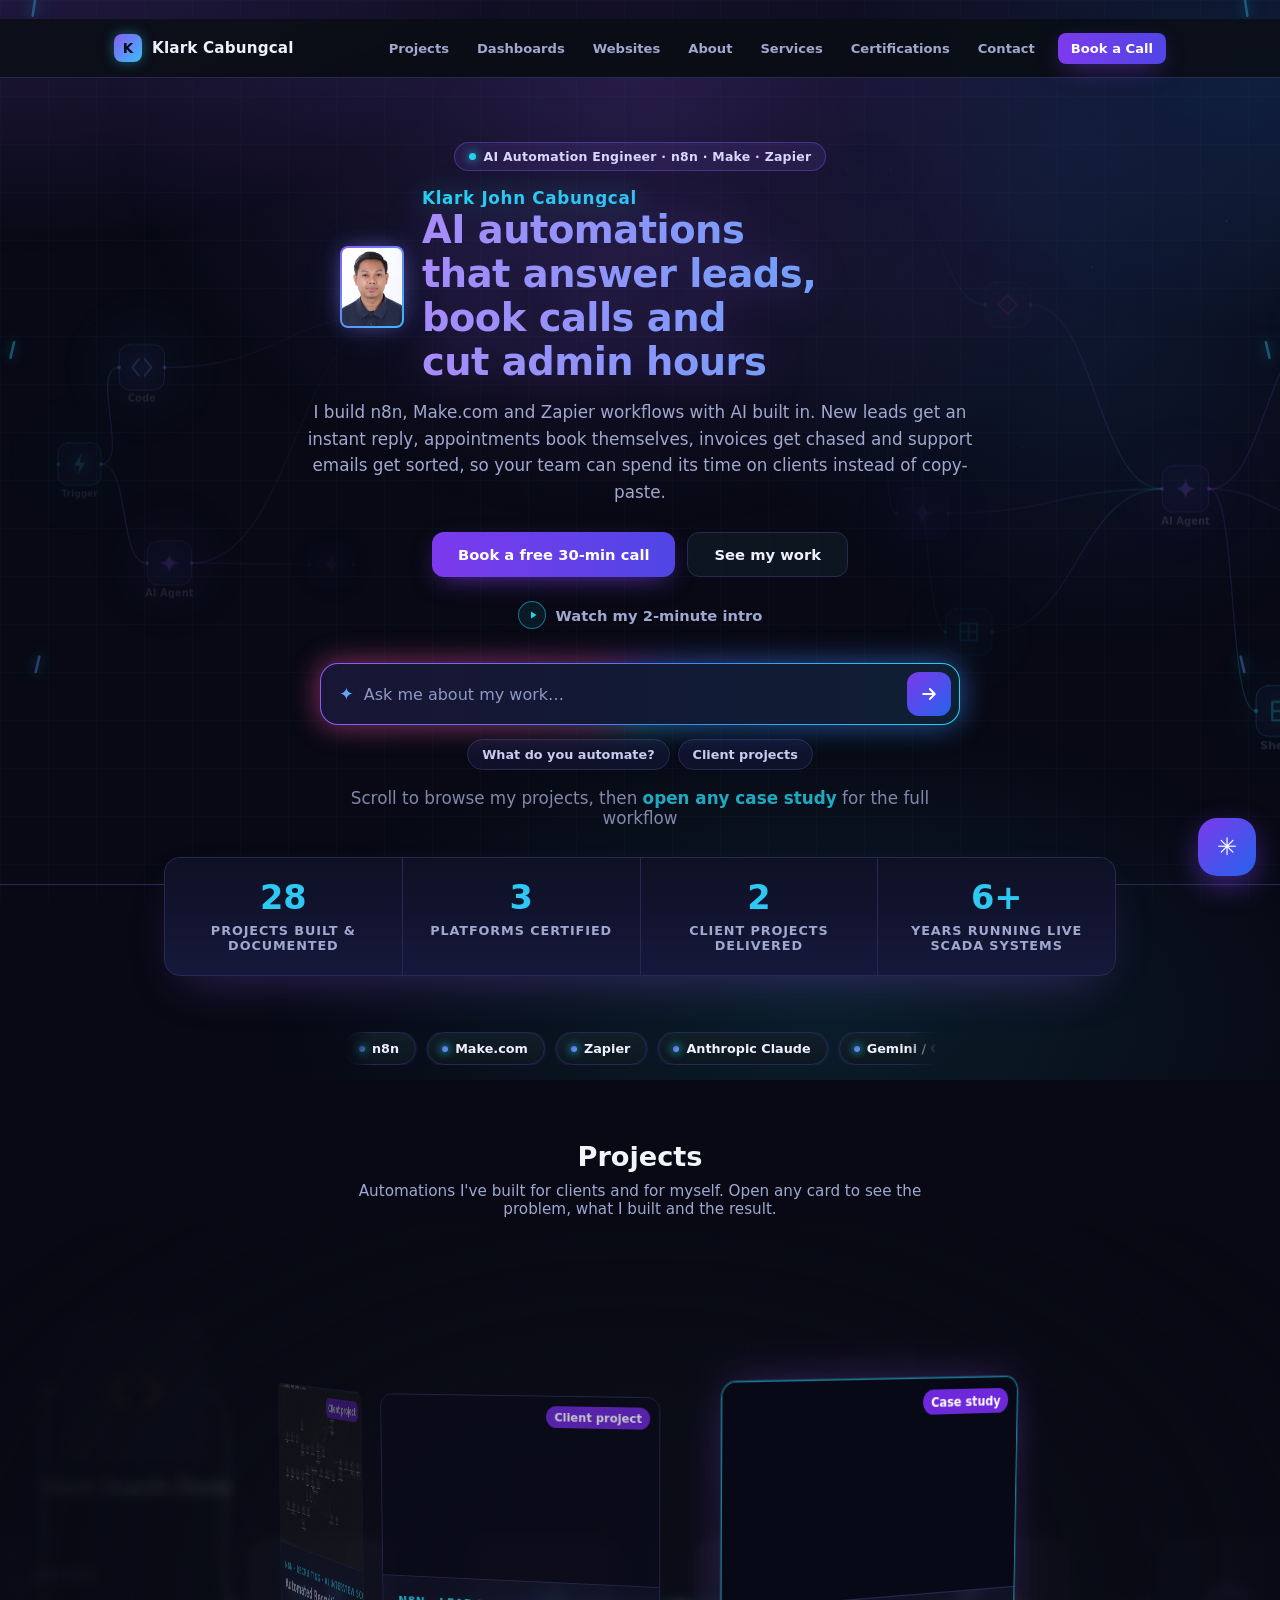
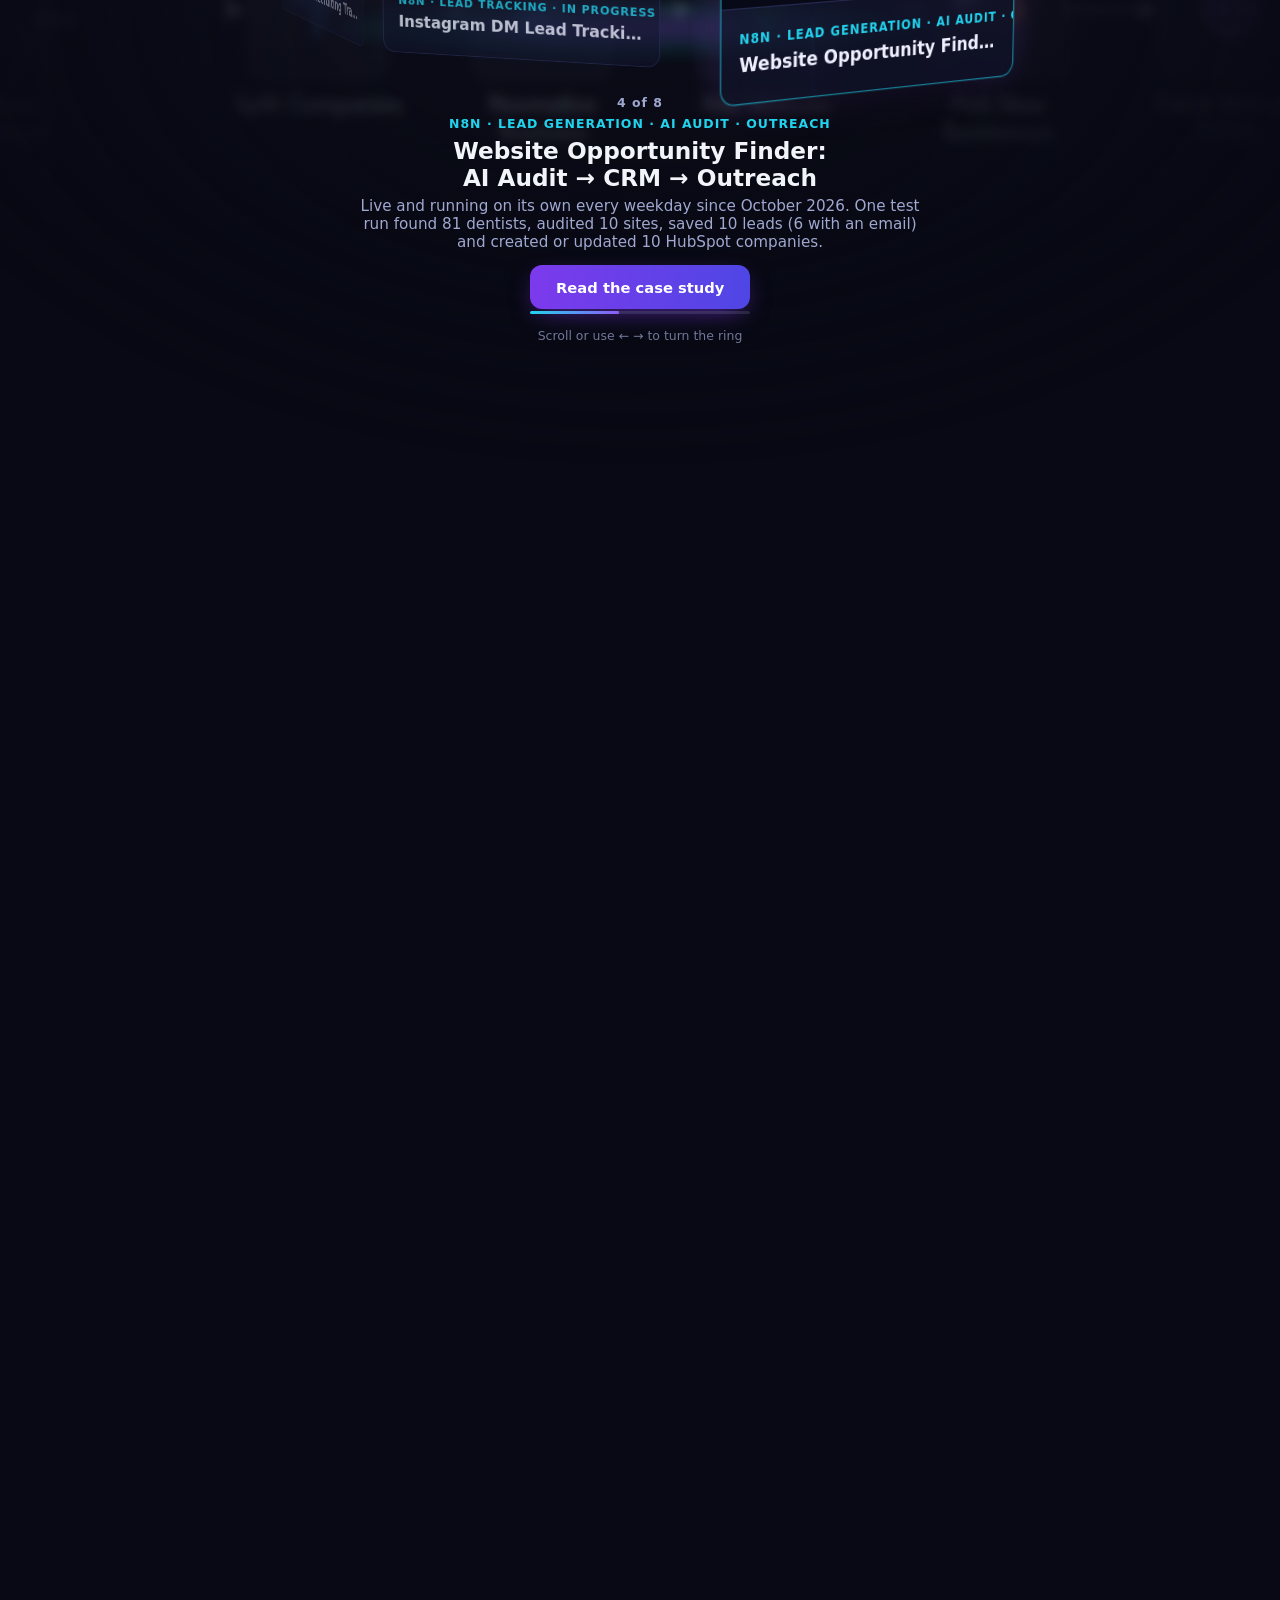
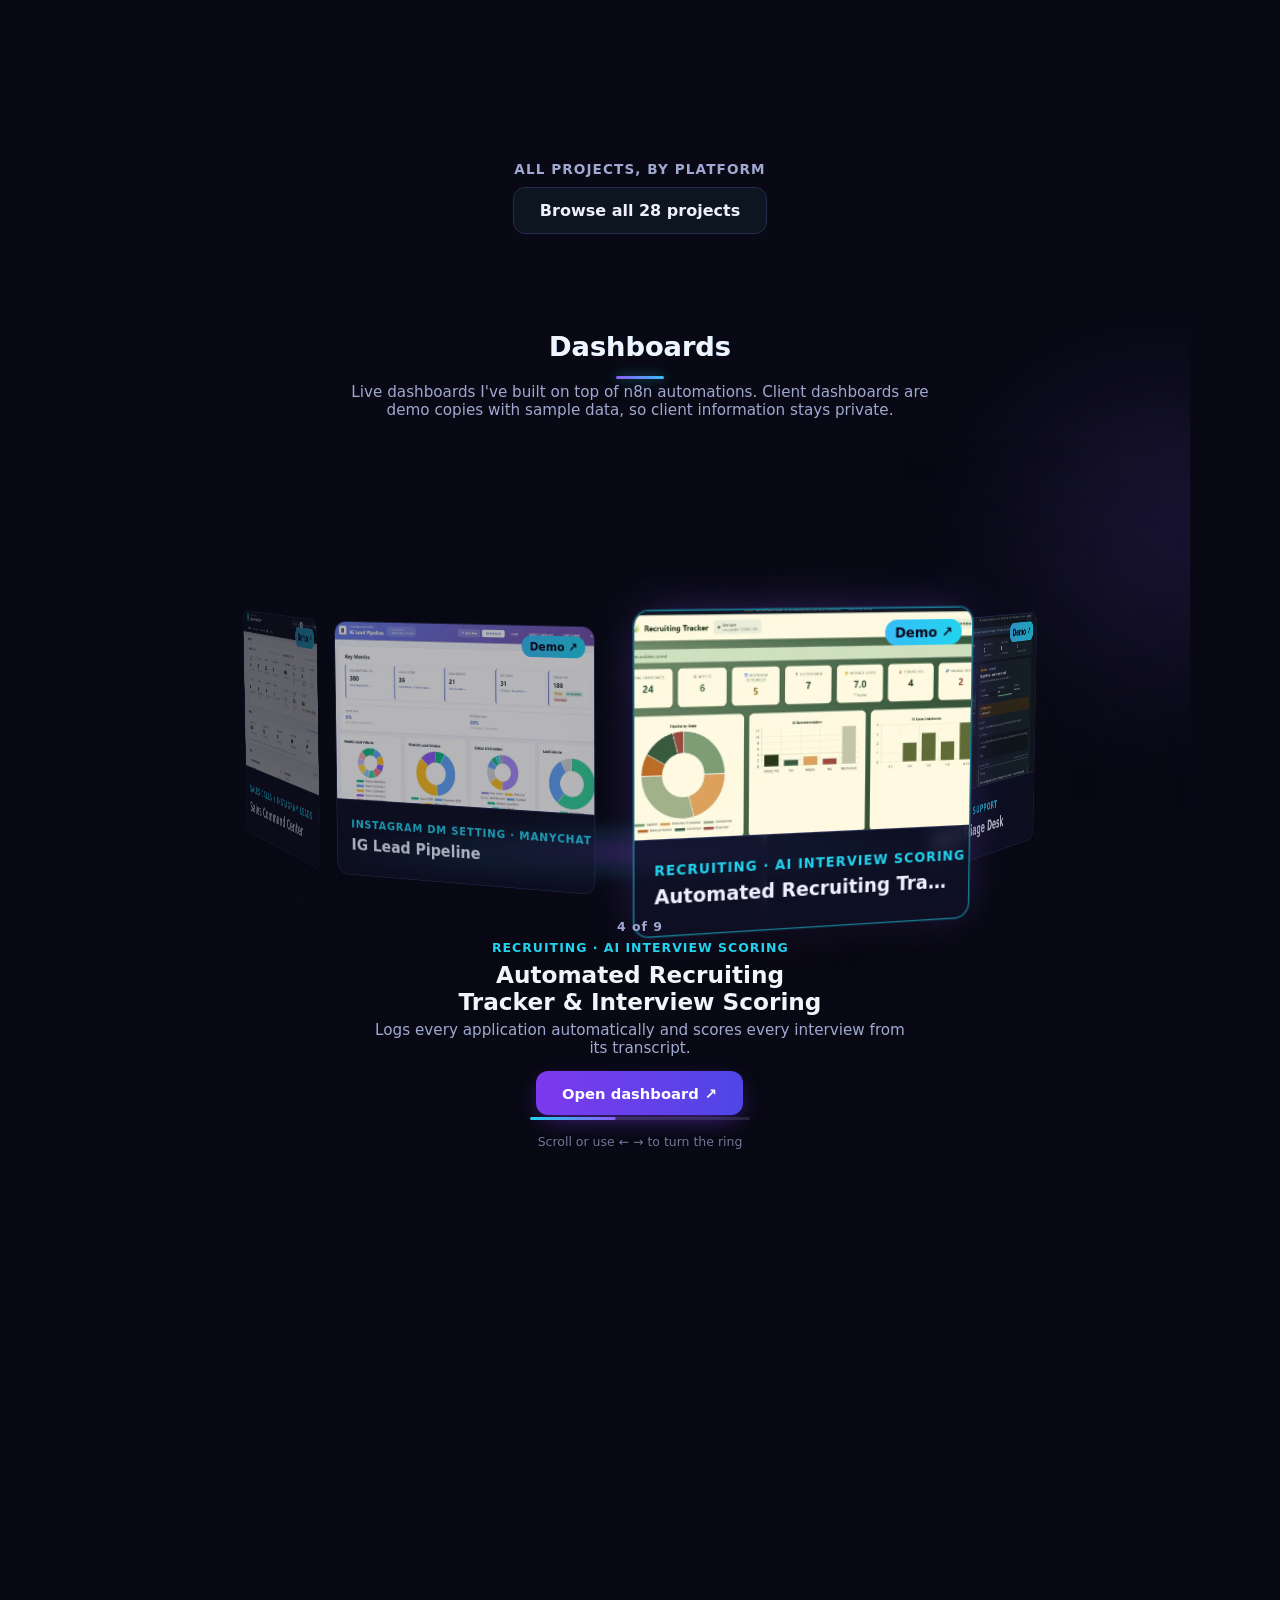
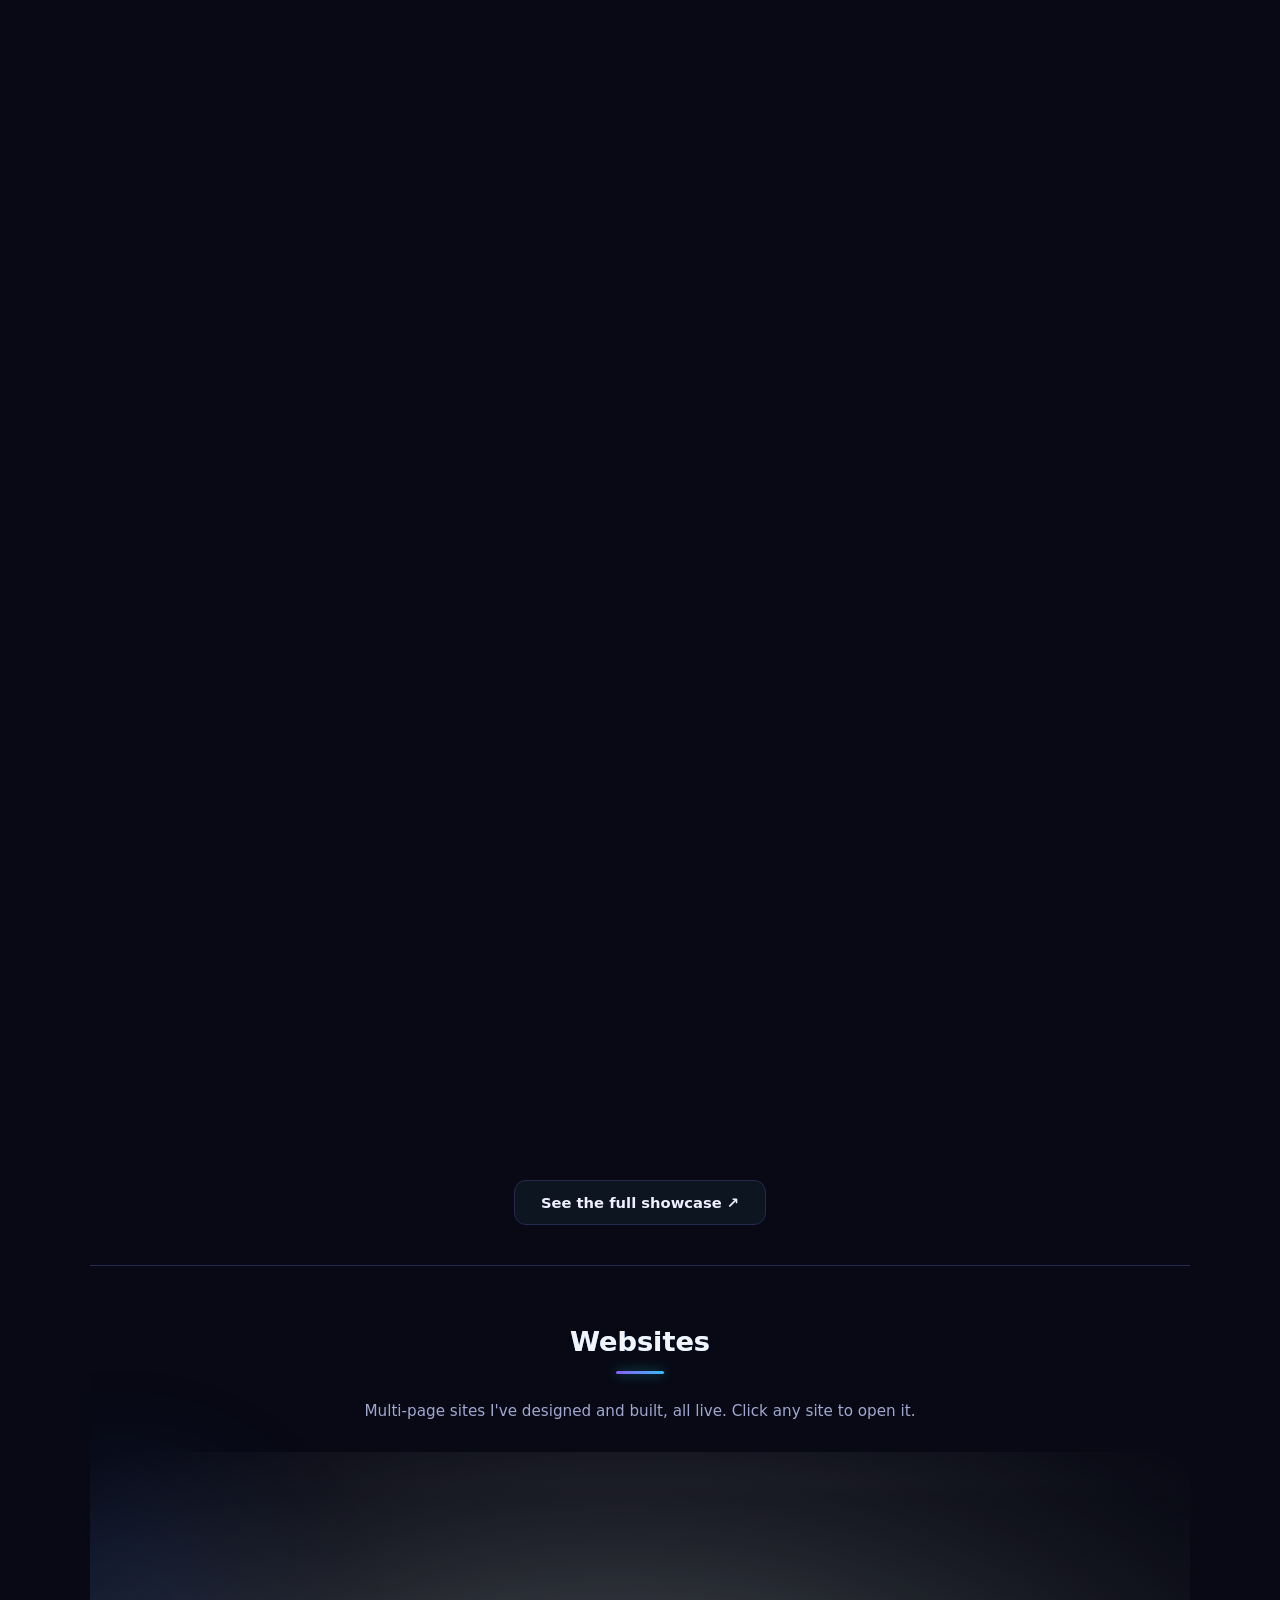
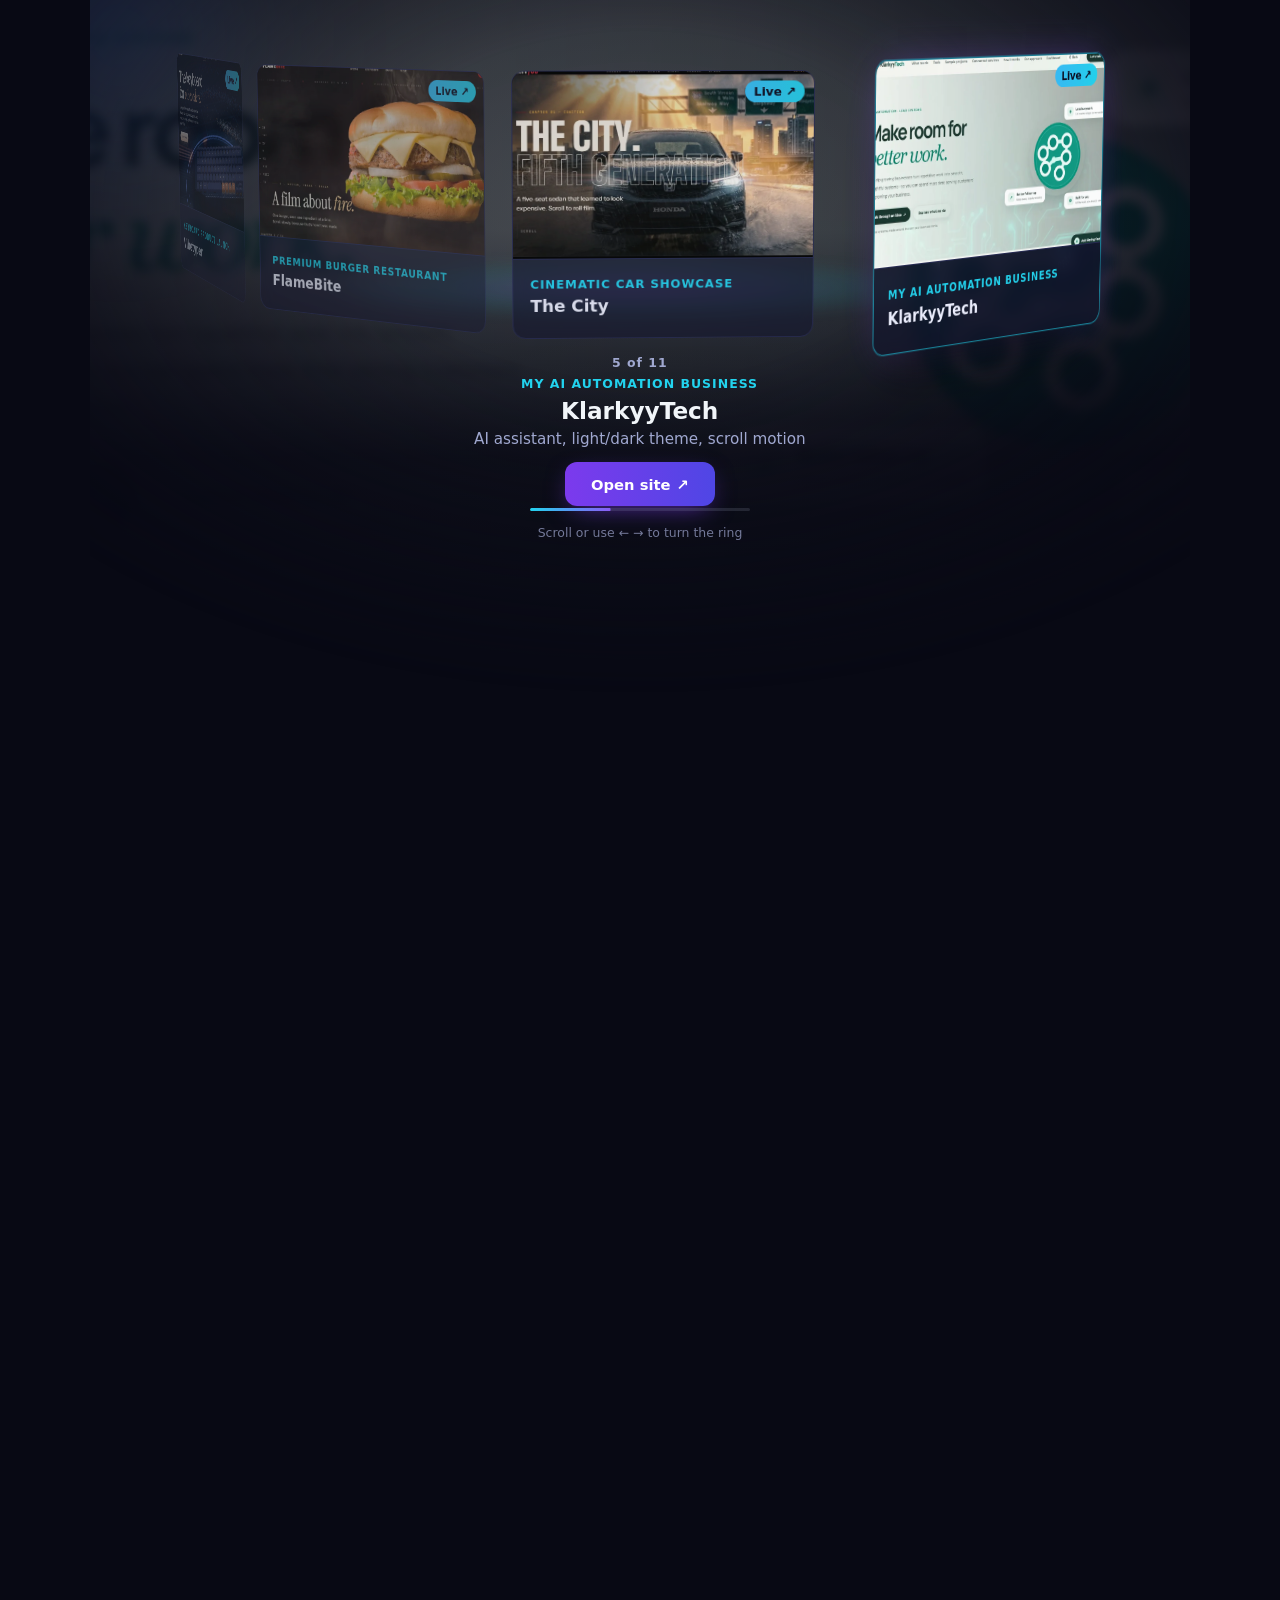
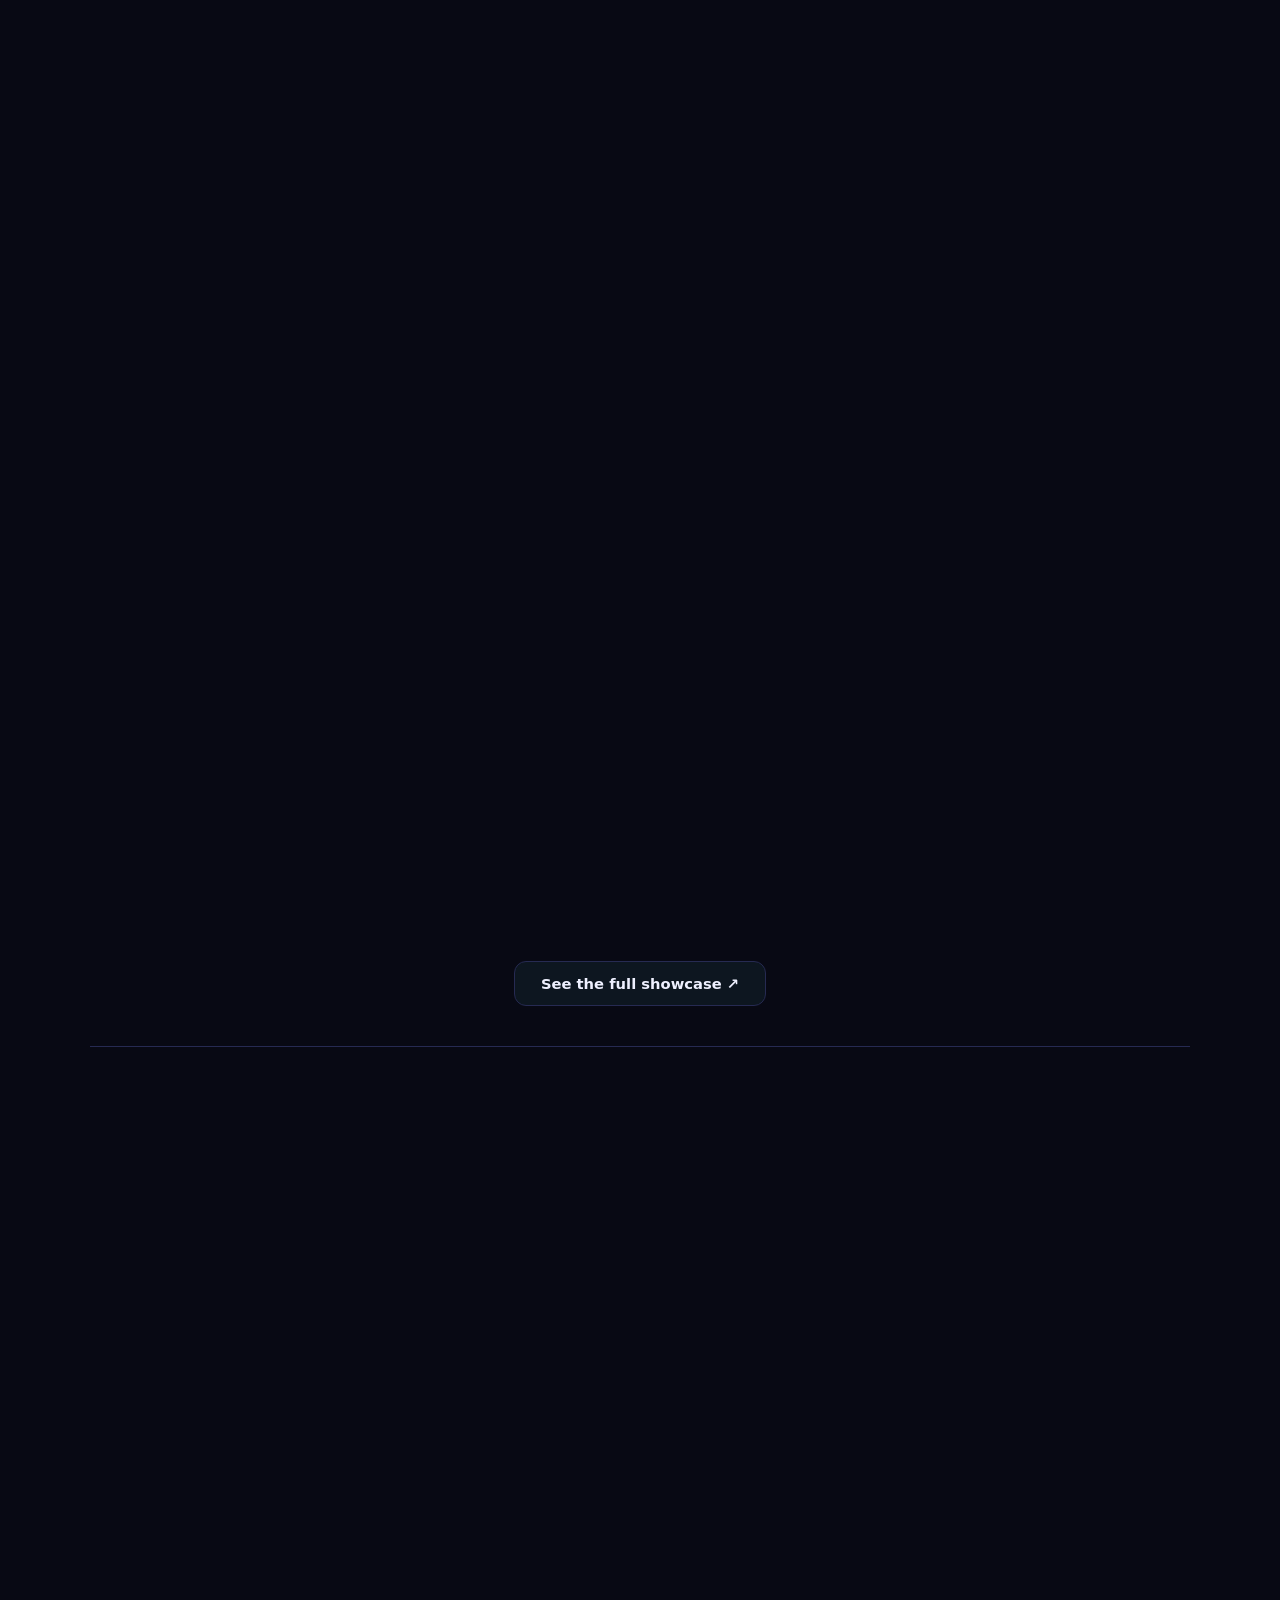
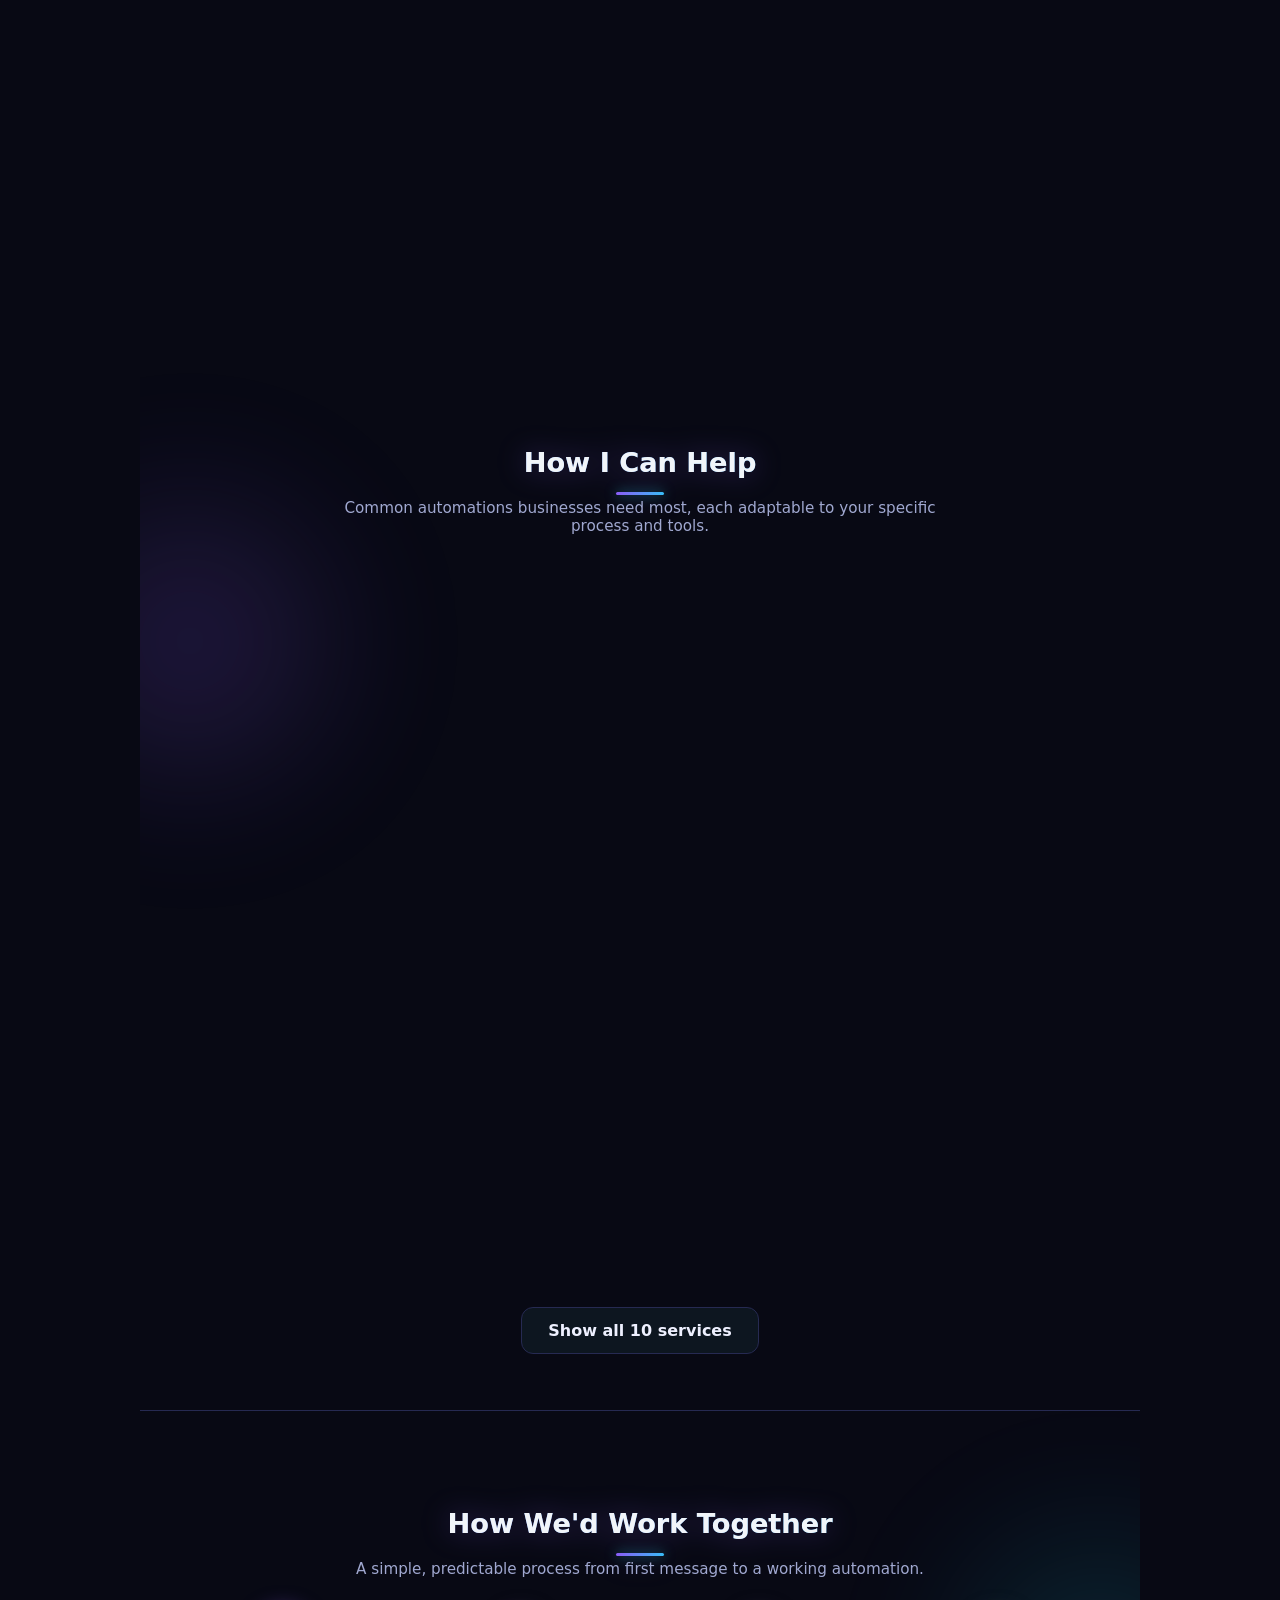
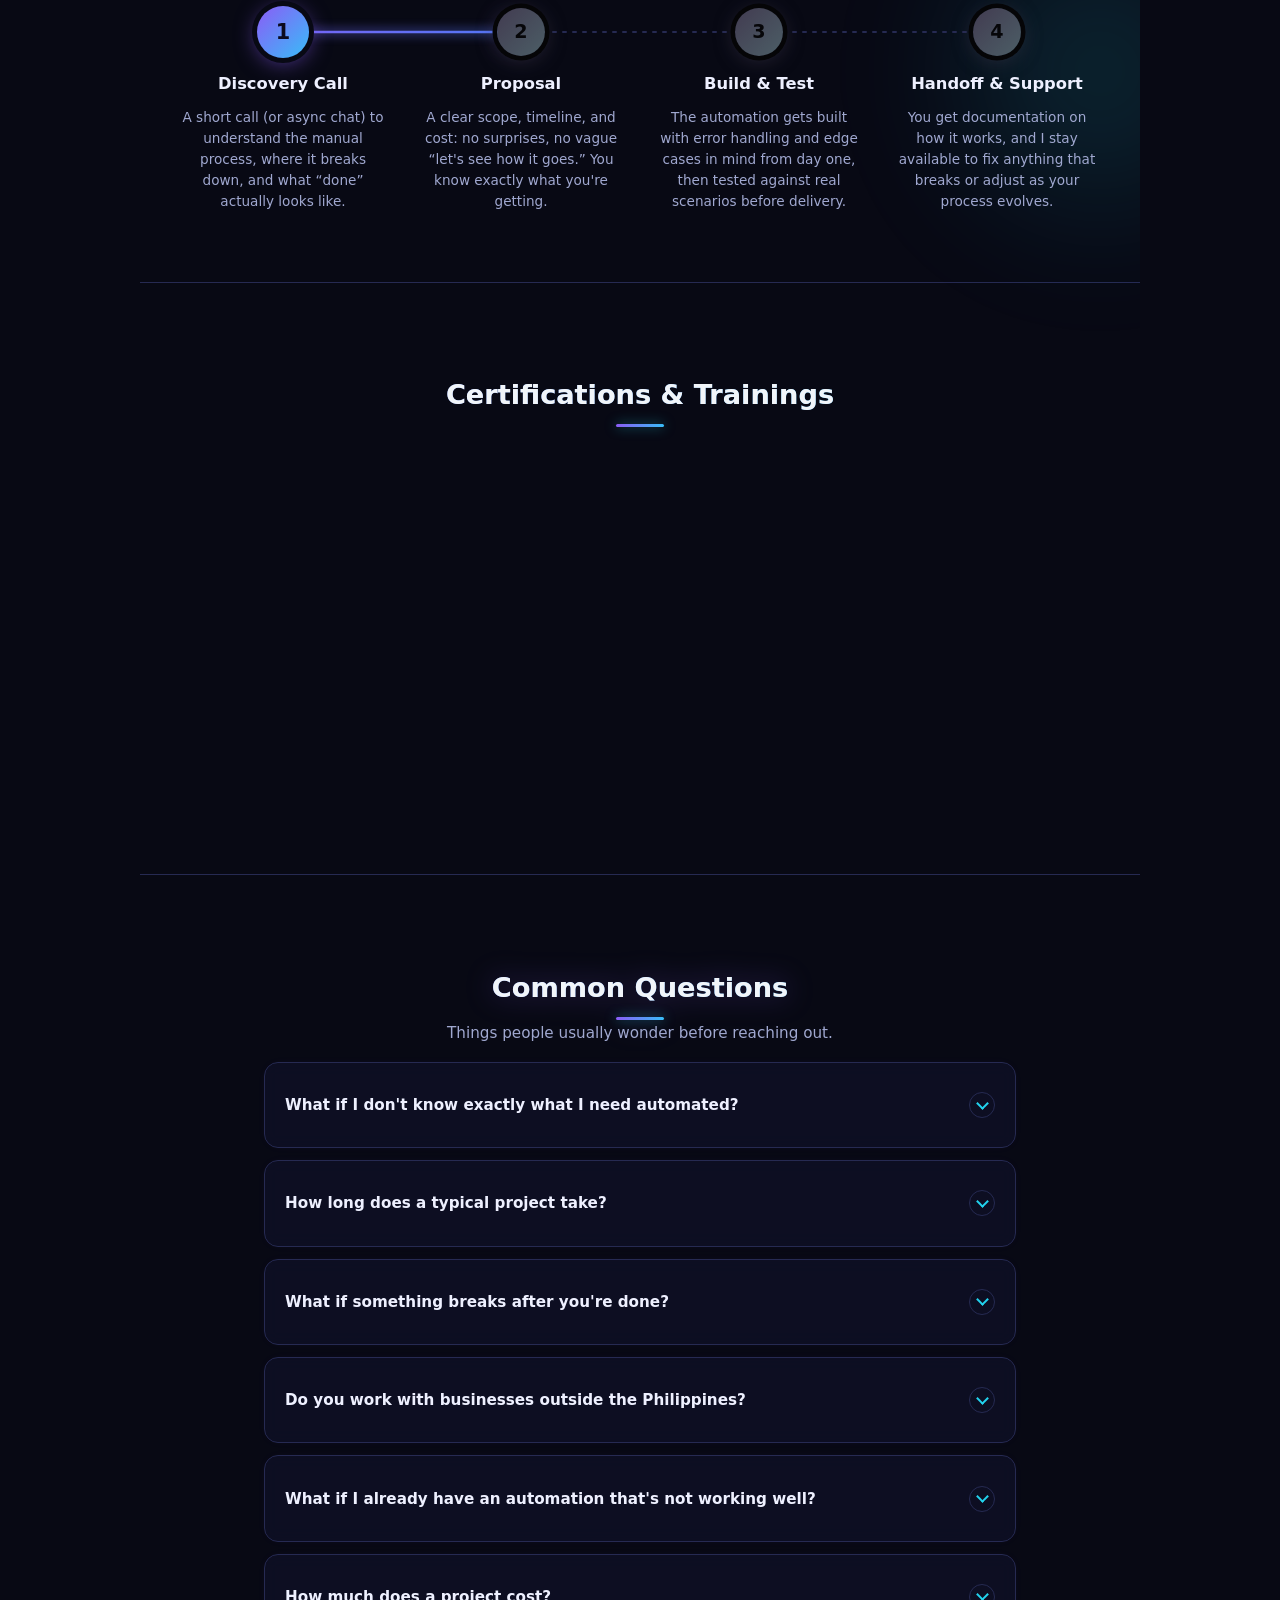
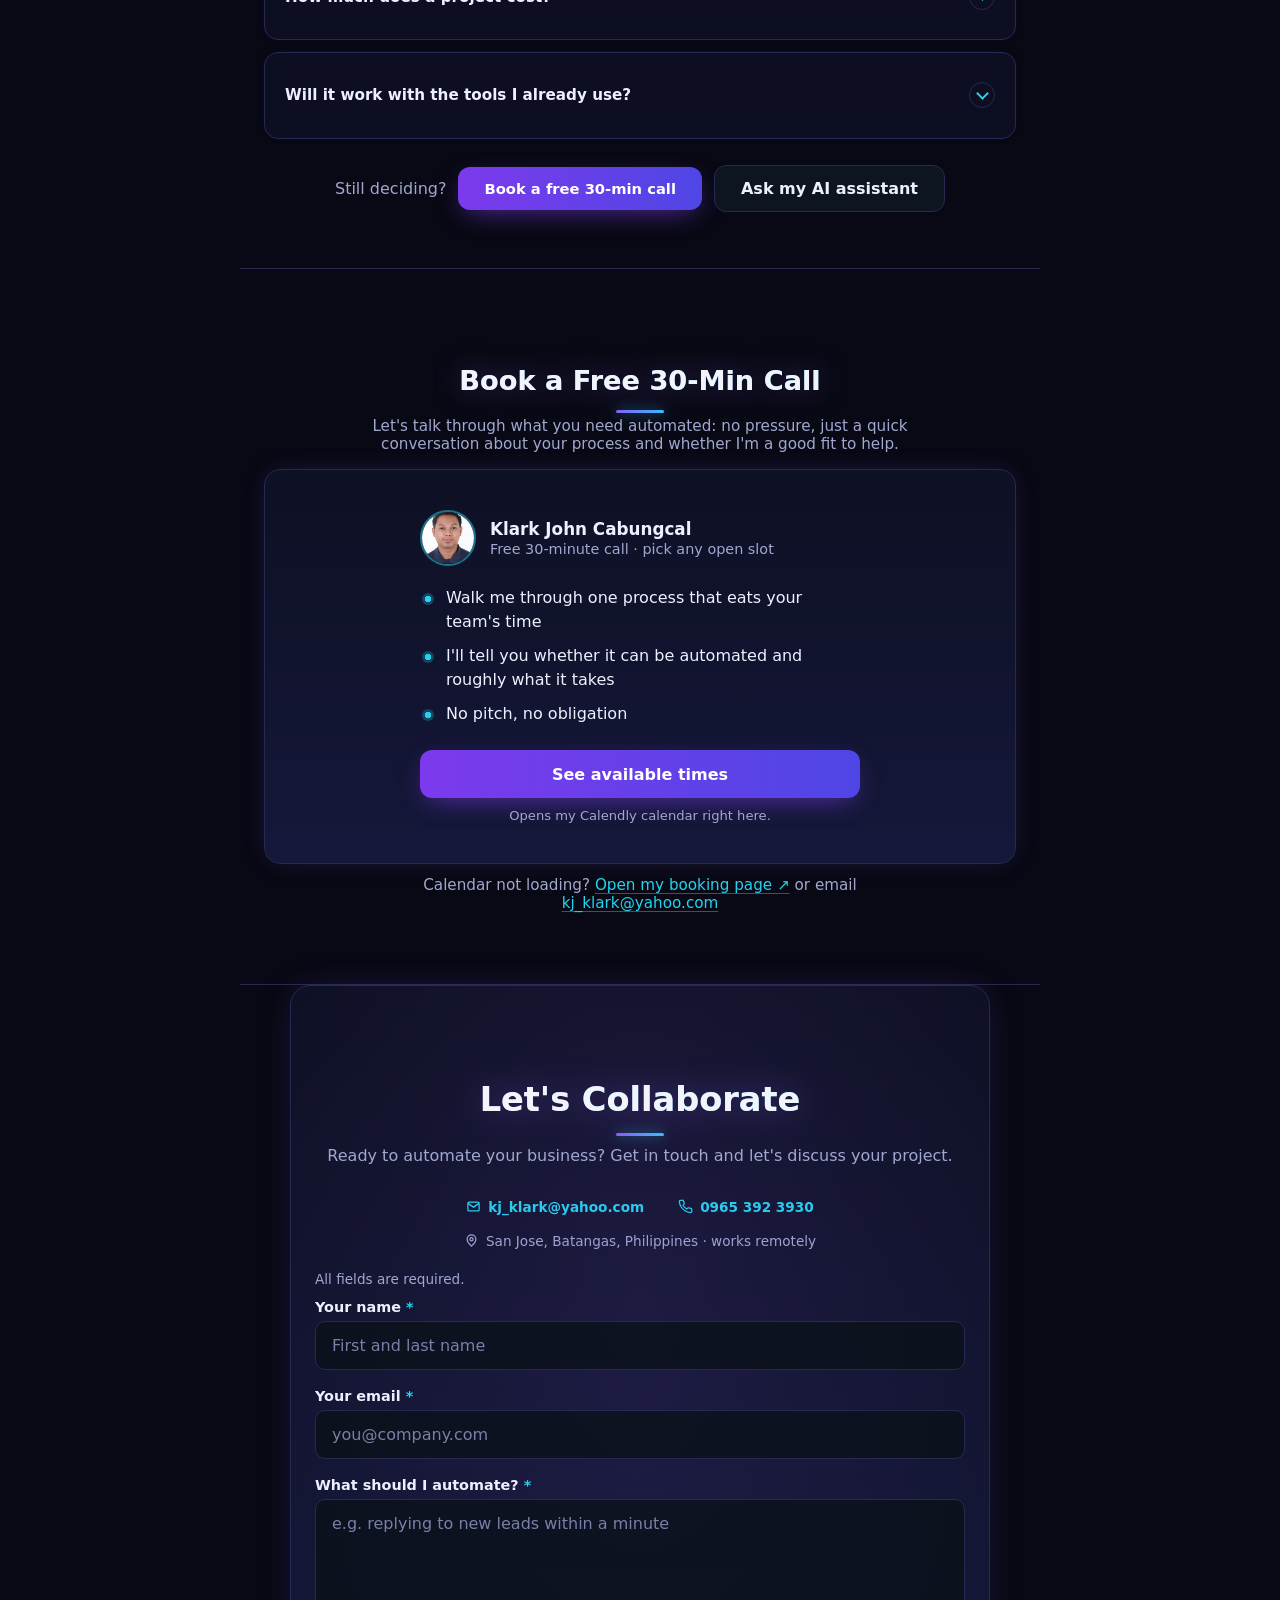
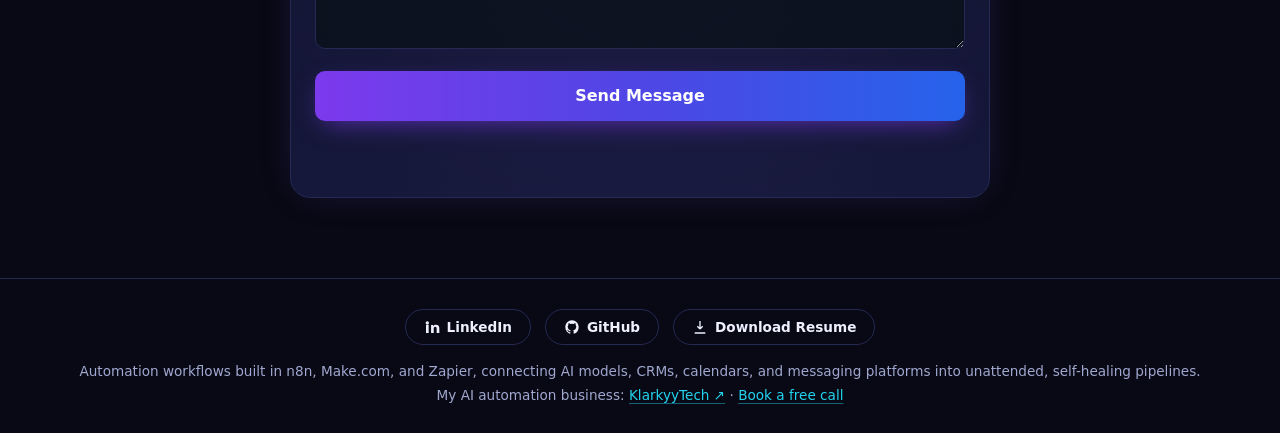
==== commit 2b697dfa: "Polish: shorter projects ring, readable workflow labels on phones, AI box always shows a full questi" ====
--- a/index.html
+++ b/index.html
@@ -945,7 +945,8 @@
     .card-desc{ font-size:0.88rem; }
 
     .flow{ padding:12px; gap:6px; }
-    .step{ font-size:0.7rem; padding:6px 9px; }
+    .step{ font-size:0.8125rem; padding:7px 10px; white-space:normal; line-height:1.35; }   /* 13px: readable on phones */
+    .flow .split{ font-size:0.8125rem; }
 
     .table-scroll{ overflow-x:auto; -webkit-overflow-scrolling:touch; margin:0 0 20px; }
     .table-scroll table.info-table{ margin:0; min-width:480px; }
@@ -4065,24 +4066,20 @@
     form.addEventListener('submit', e => { e.preventDefault(); ask(input.value); input.value = ''; });
     document.querySelectorAll('.ai-chips [data-ask]').forEach(b => b.addEventListener('click', () => ask(b.dataset.ask)));
 
-    // typing placeholder that cycles example questions (static if reduced motion)
+    // example questions rotate in the placeholder; always a full, readable question (static if reduced motion)
     if(matchMedia('(prefers-reduced-motion: reduce)').matches) return;
     const examples = ['Ask me about my work…', 'What can you automate for my business?', 'How would n8n save me time?', 'Can you build my website?'];
-    let p = 0, i = 0, del = false;
-    (function tick(){
-      if(document.activeElement === input || input.value){ return setTimeout(tick, 800); }
-      const t = examples[p % examples.length];
-      i += del ? -1 : 1;
-      input.placeholder = t.slice(0, Math.max(i, 0)) || ' ';
-      if(!del && i >= t.length){ del = true; return setTimeout(tick, 2200); }
-      if(del && i <= 0){ del = false; p++; return setTimeout(tick, 350); }
-      setTimeout(tick, del ? 22 : 55);
-    })();
+    let p = 0;
+    setInterval(() => {
+      if(document.activeElement === input || input.value || document.hidden) return;
+      p = (p + 1) % examples.length;
+      input.placeholder = examples[p];
+    }, 3200);
   })();
 </script>
 <!-- 3D + motion layer (fx/): hero workflow network, scroll motion, card tilt -->
 <script src="fx/hero-network.js" defer></script>
-<script src="fx/ring.js?v=20261126k" defer></script>
+<script src="fx/ring.js?v=20261126l" defer></script>
 <script src="fx/about.js?v=20261126c" defer></script>
 <script src="fx/services.js?v=20261126c" defer></script>
 <script src="fx/motion.js?v=20261126g" defer></script>
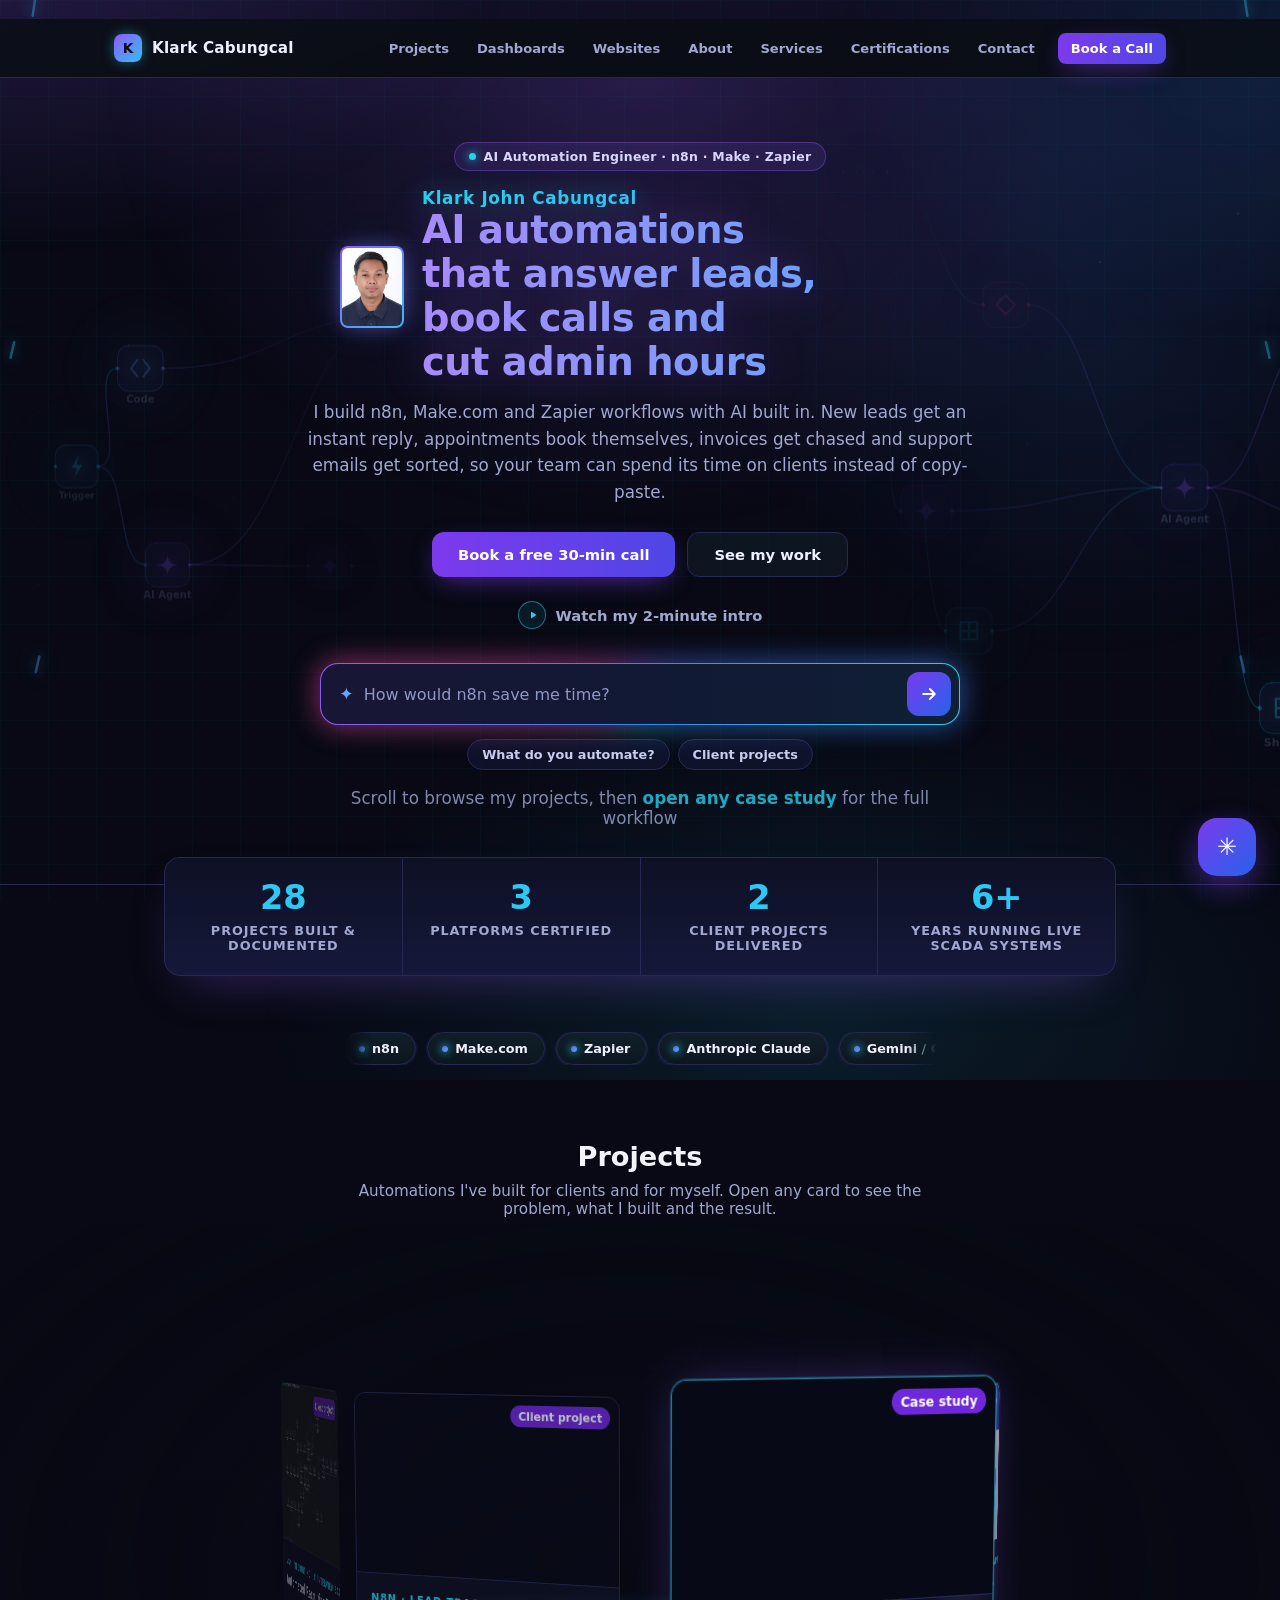
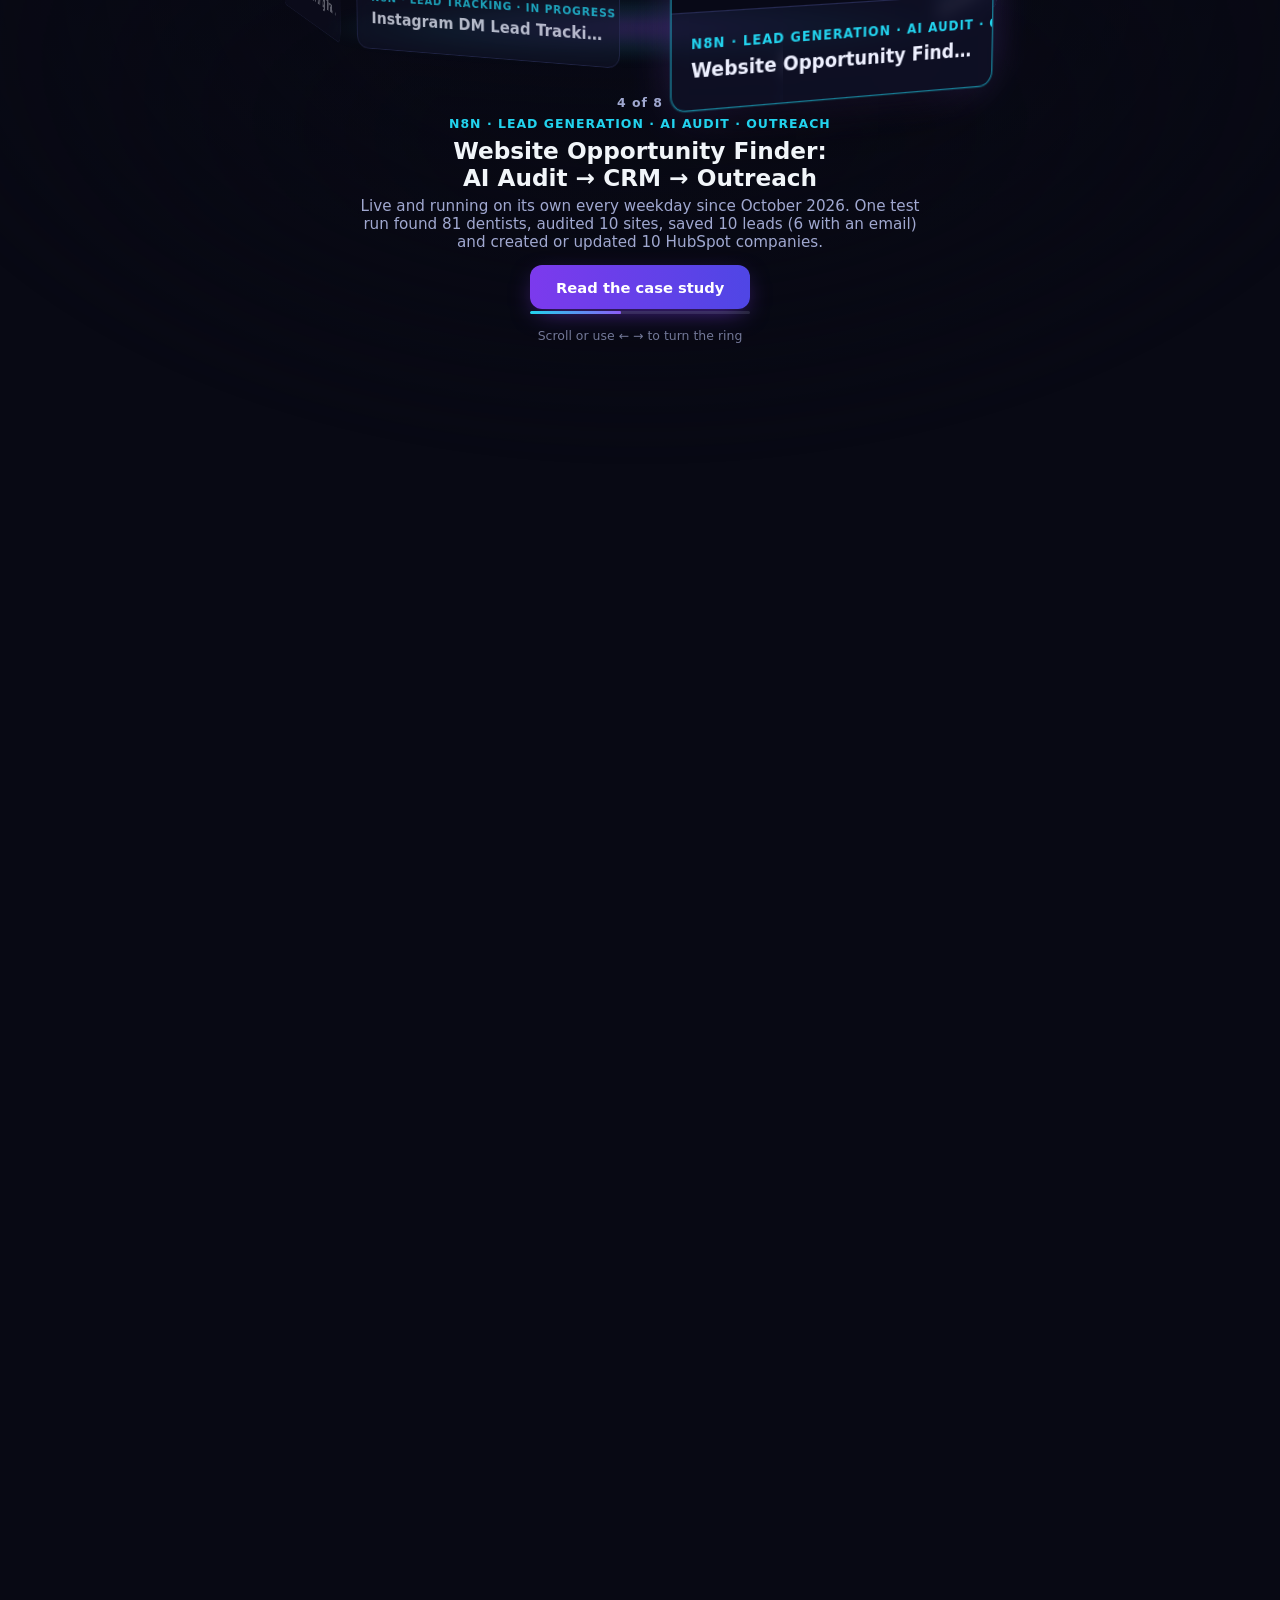
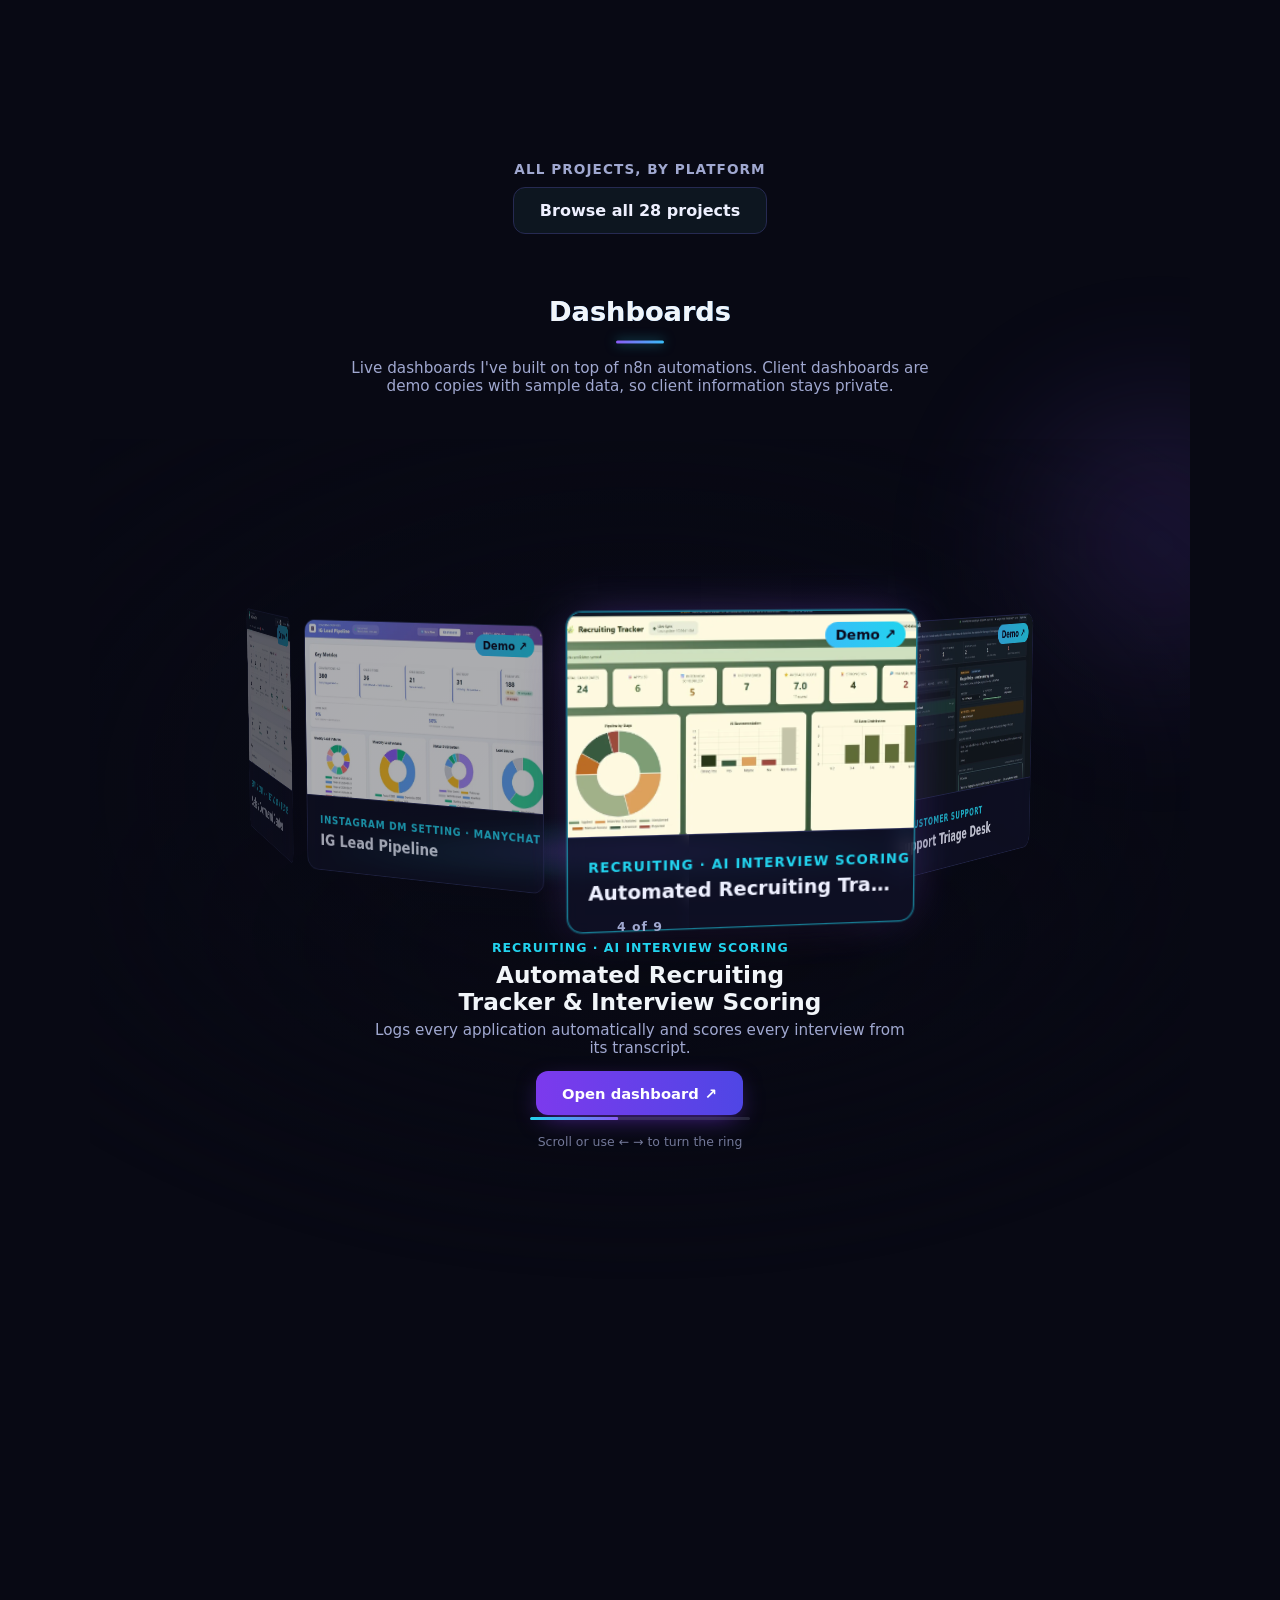
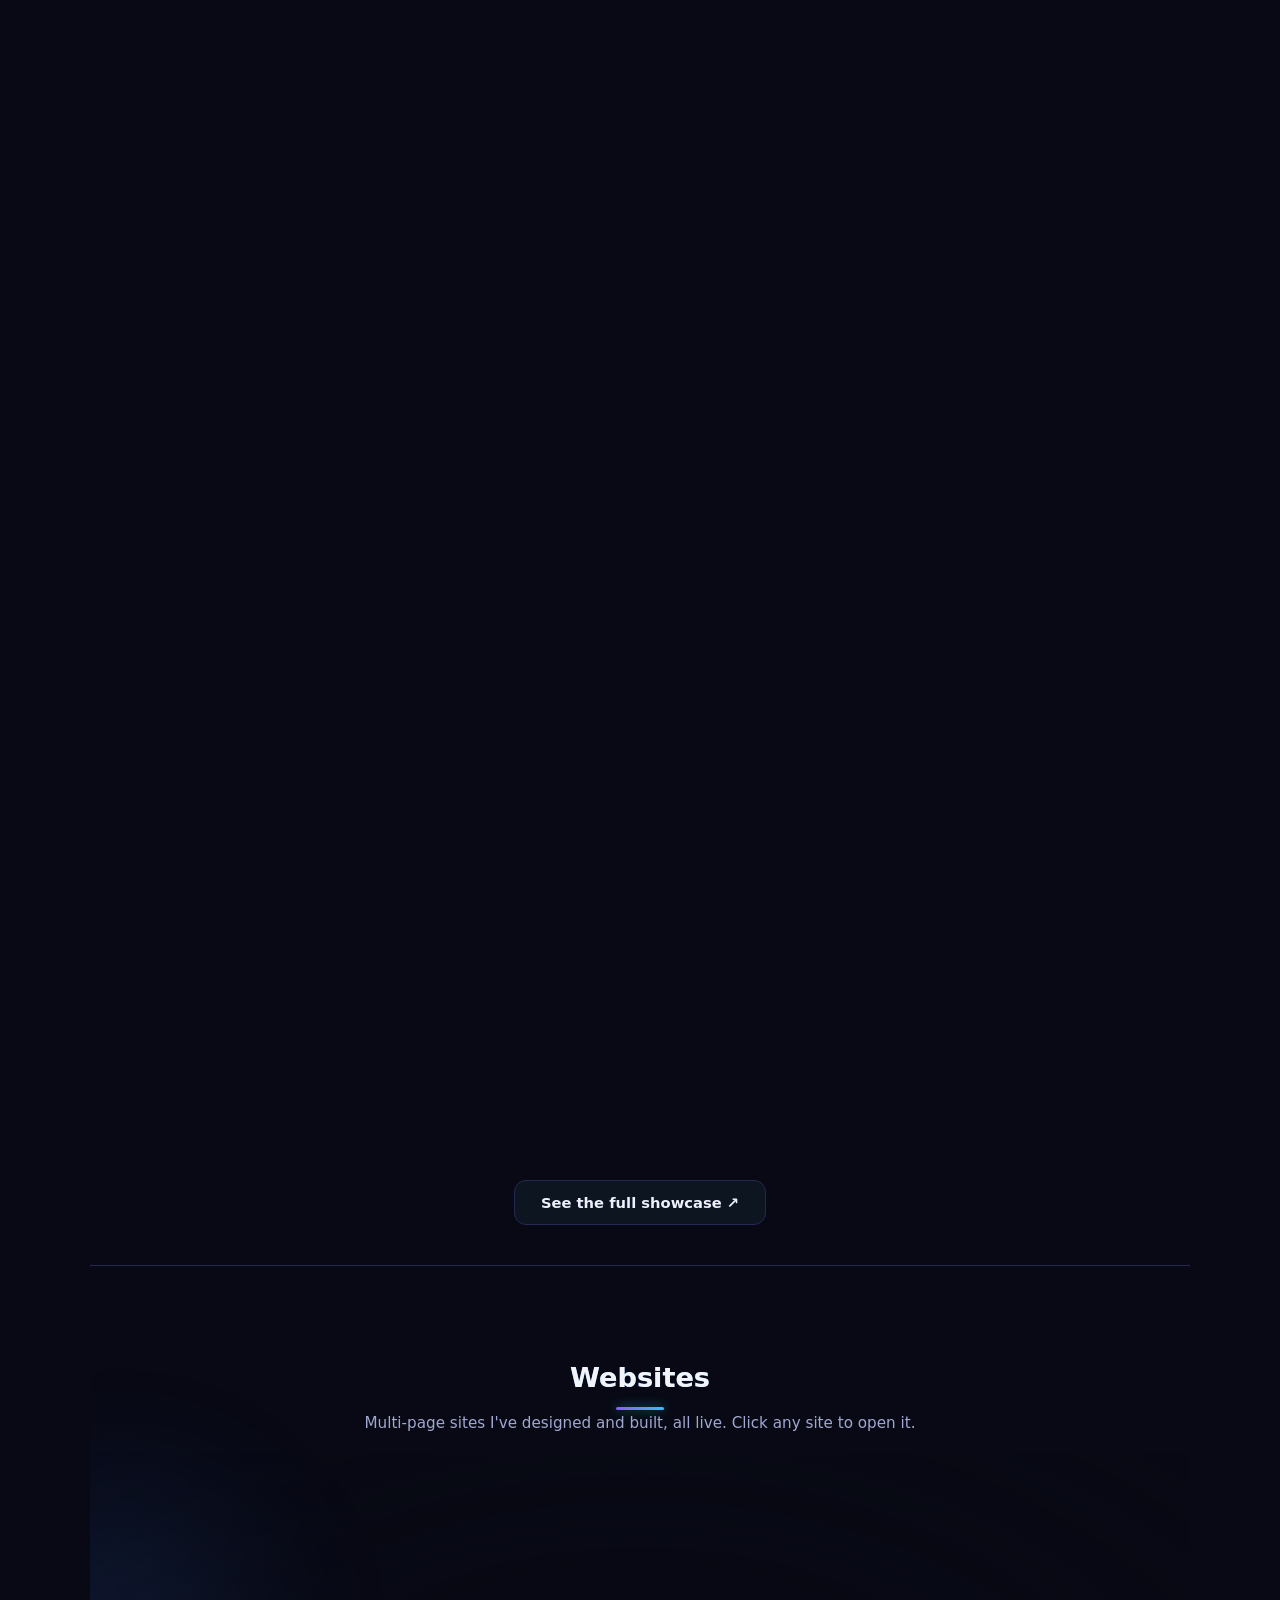
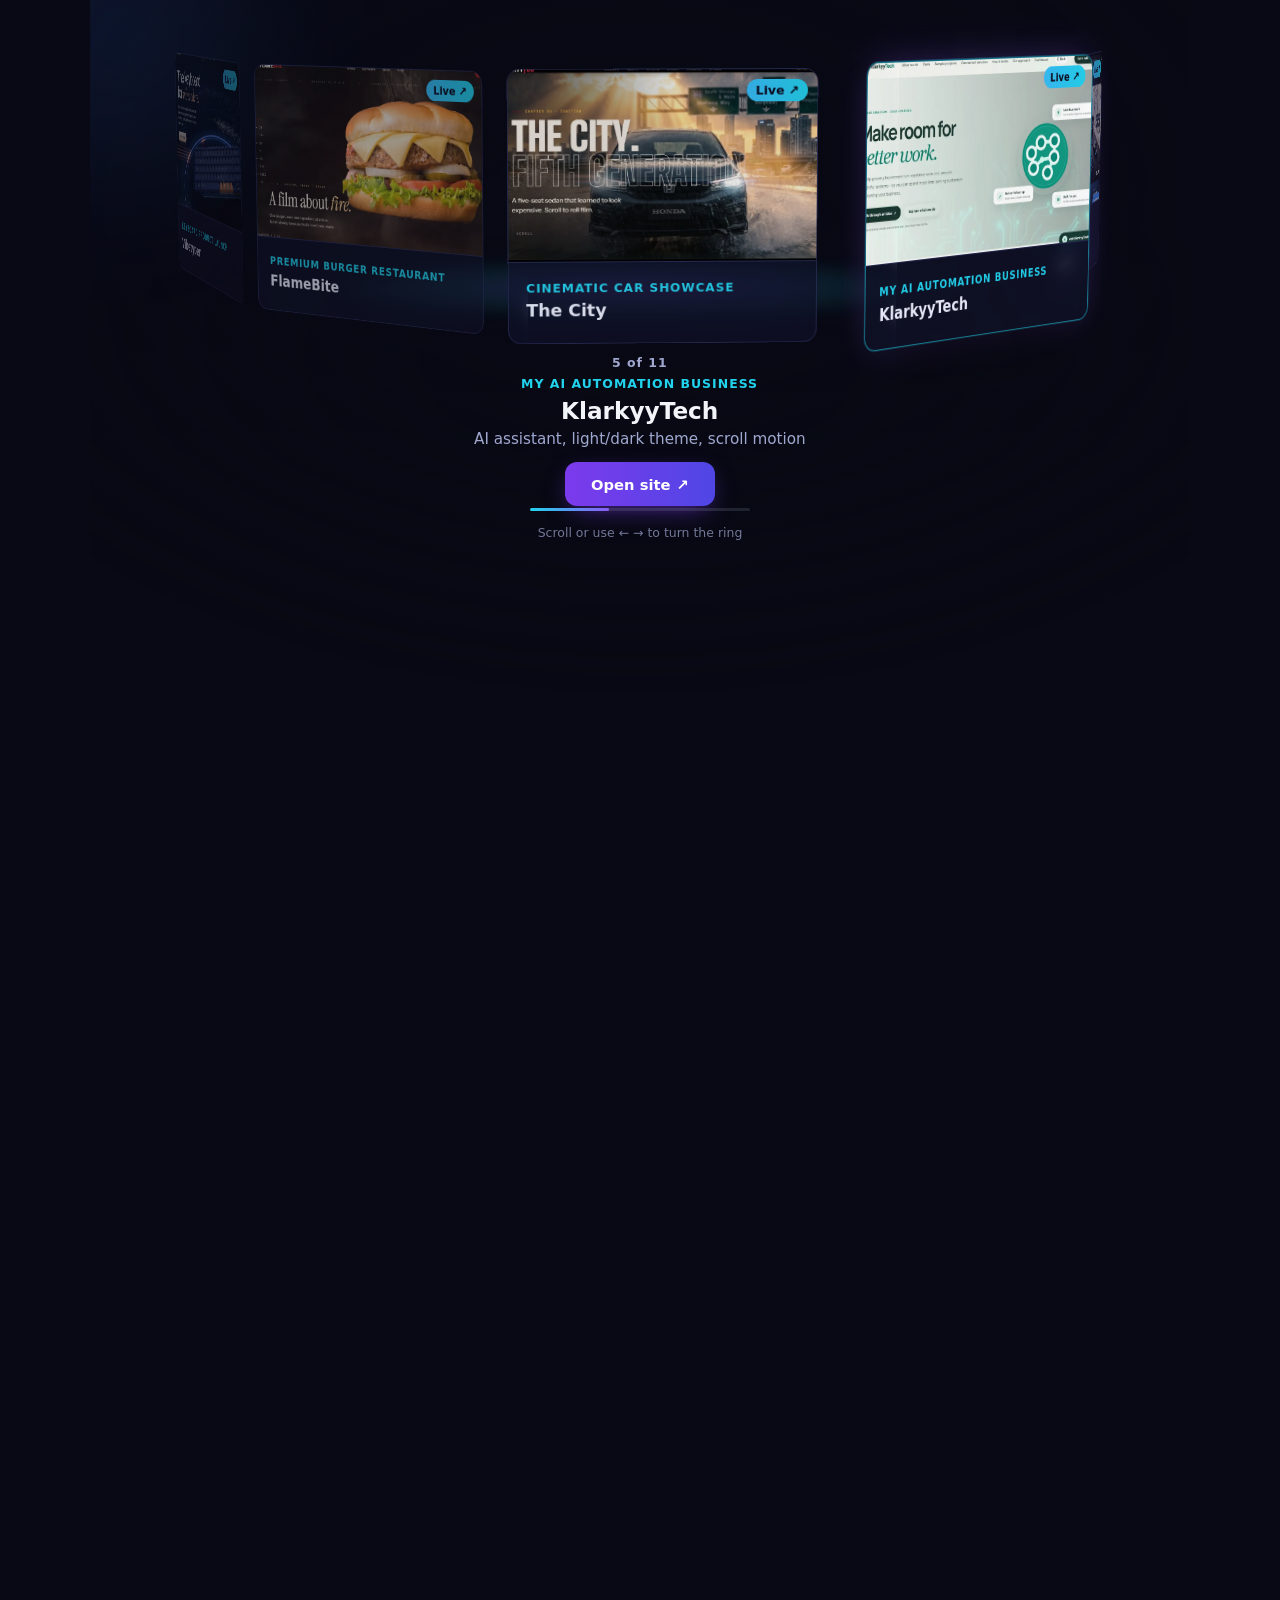
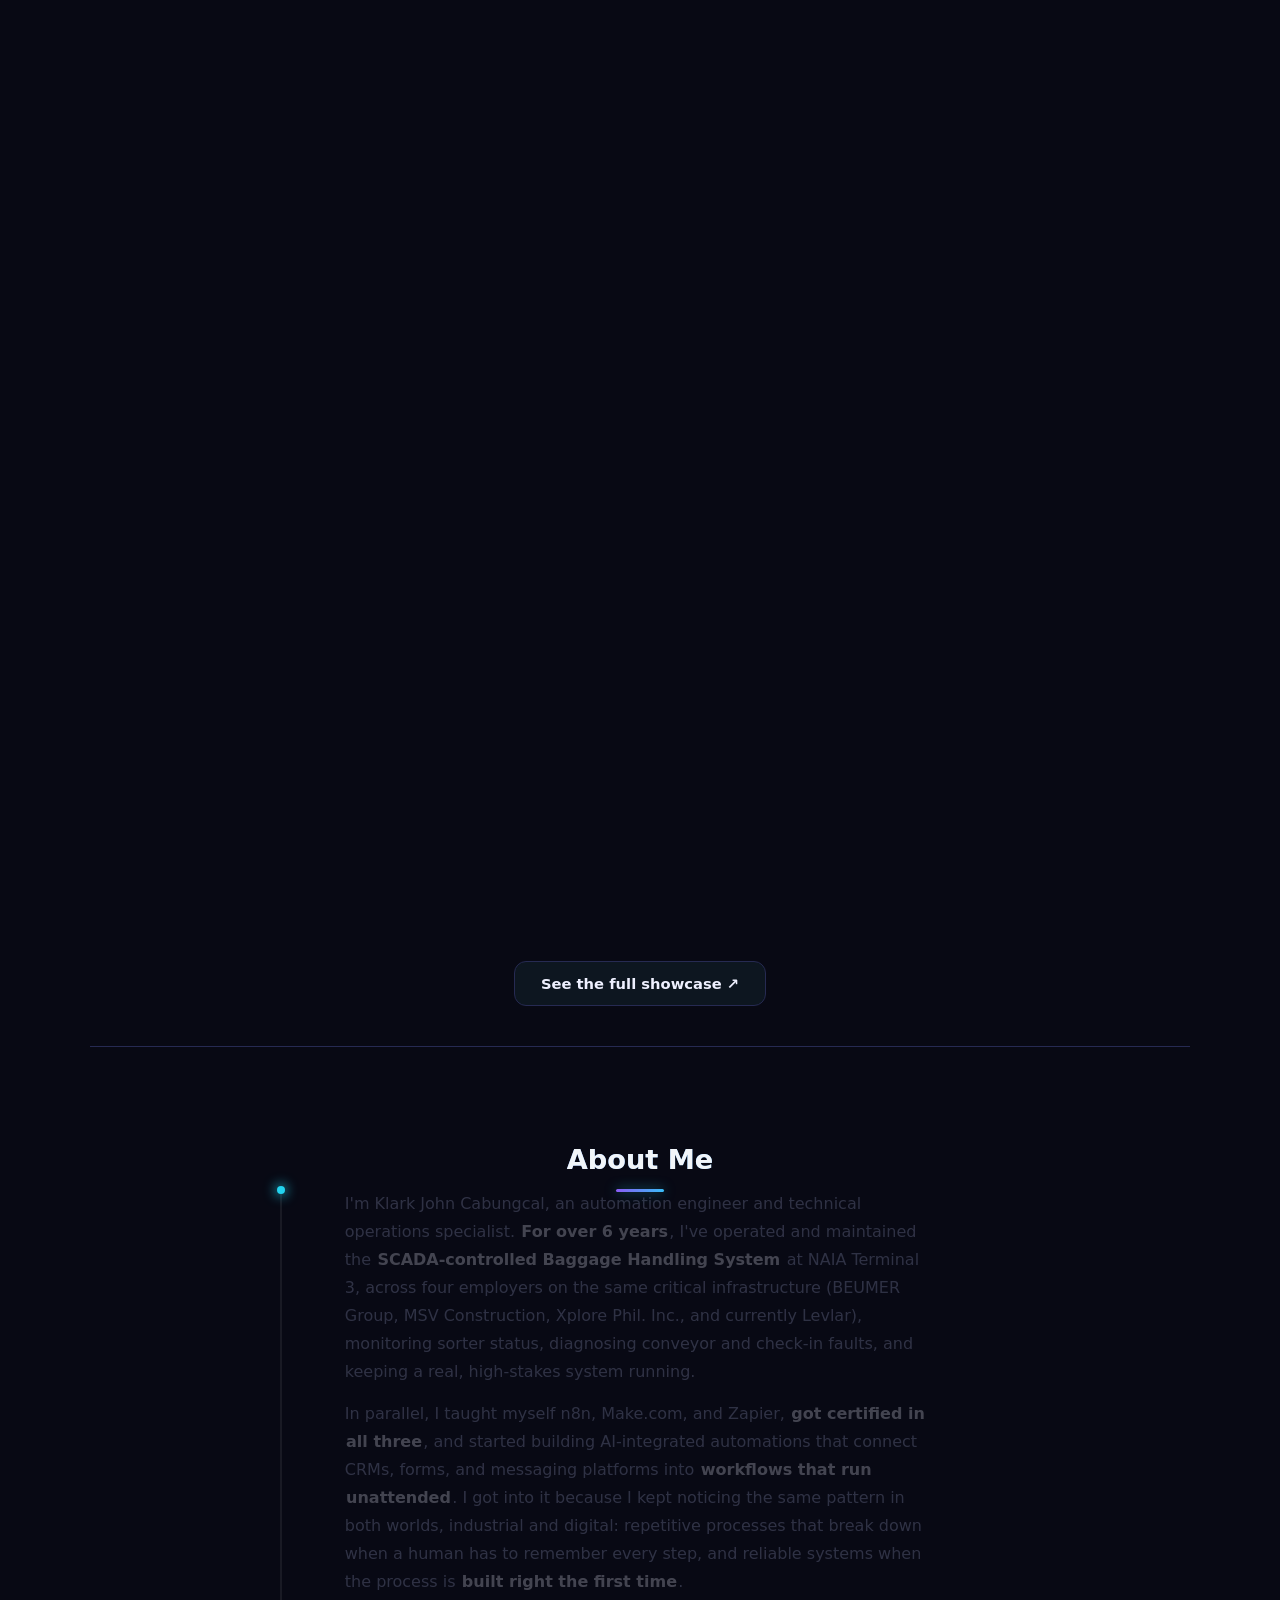
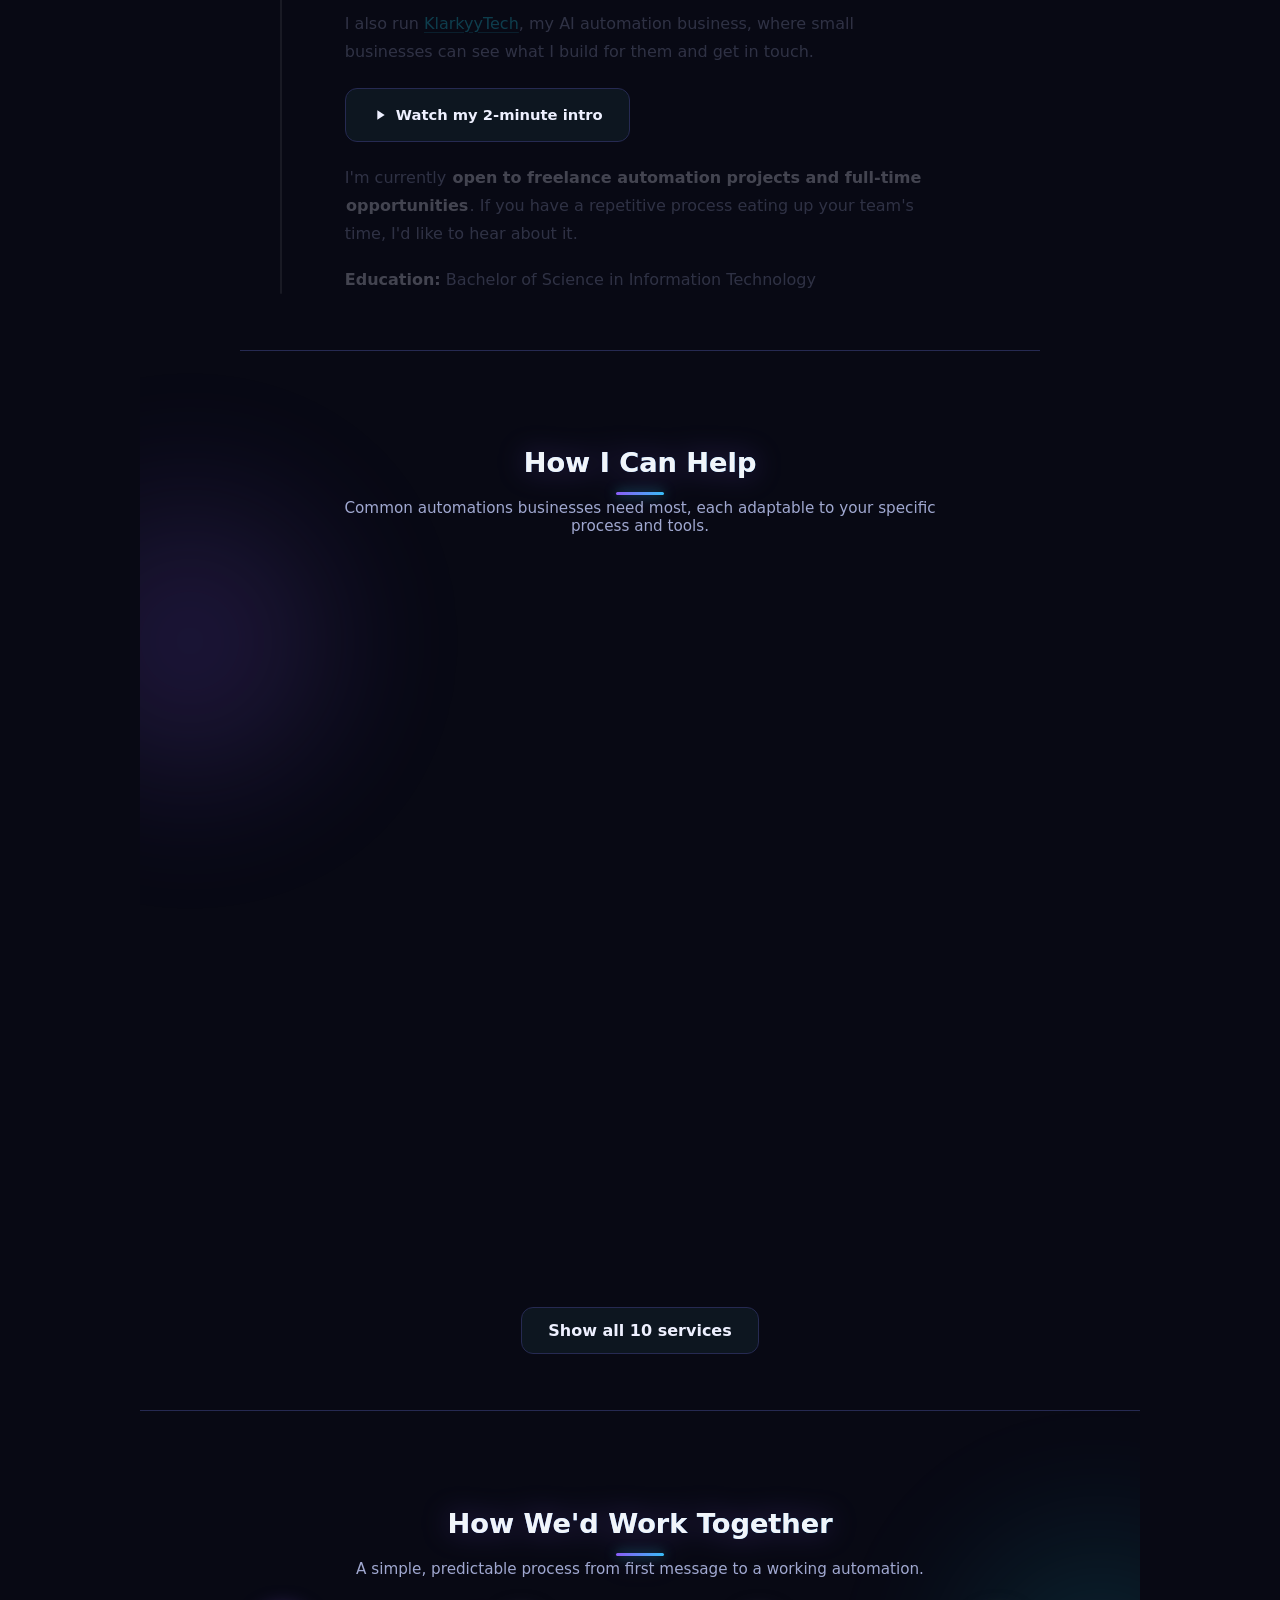
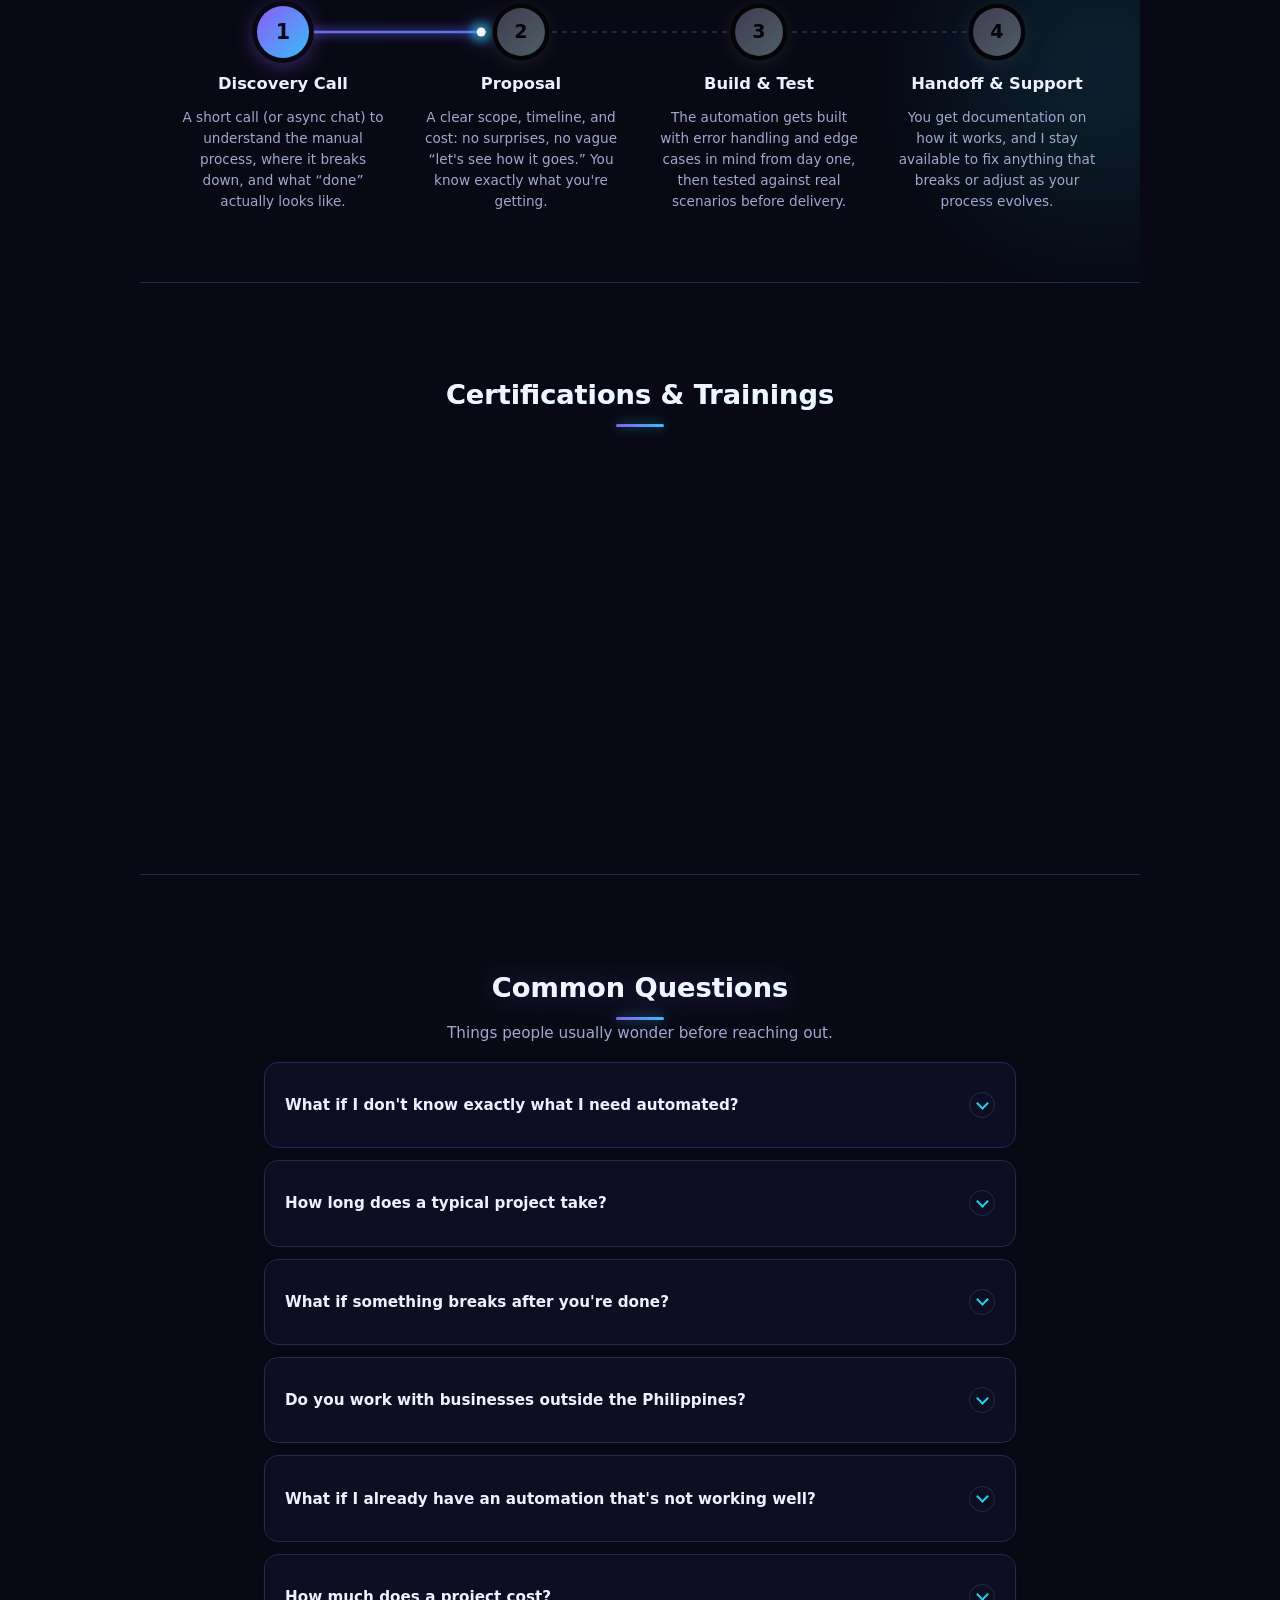
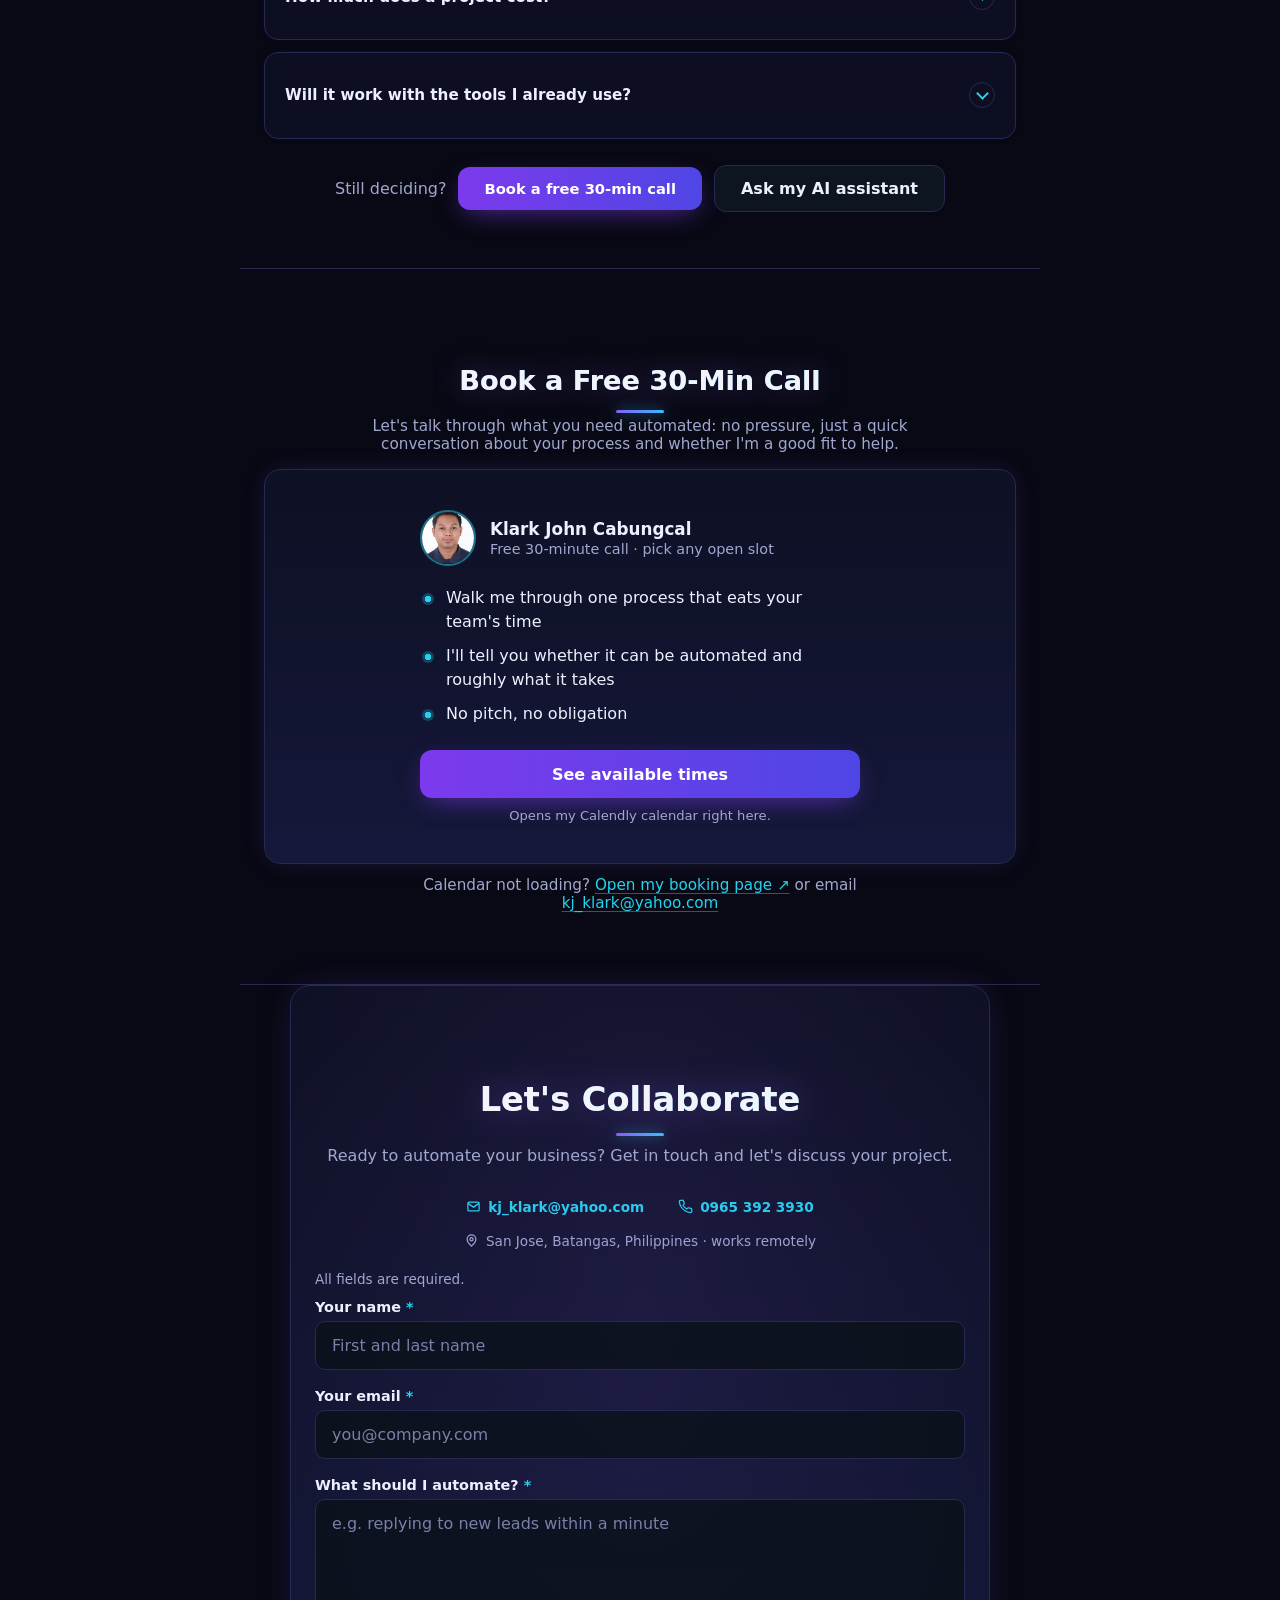
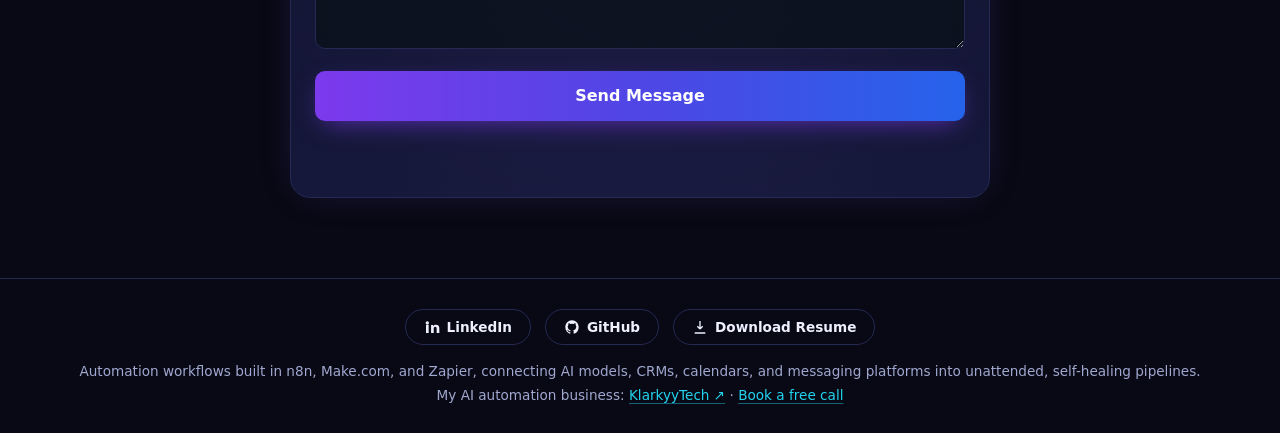
==== commit 02b14605: "Hero headline: letters jumble while scrolling and decode back to the real text Co-Authored-By: Claud" ====
--- a/index.html
+++ b/index.html
@@ -1580,6 +1580,9 @@
   color:#67e8f9; font-size:.82rem; font-weight:700; text-decoration:none; transition:background .2s, color .2s; }
 .service-links .service-case{ margin-top:0; }
 .service-case:hover, .service-case:focus-visible{ background:rgba(34,211,238,.14); color:#fff; }
+/* hero headline: letters jumble while scrolling, then decode back to the real text */
+.hero h1 .scr-w{ white-space:nowrap; }
+.hero h1 .scr-c{ display:inline-block; text-align:center; }
 </style>
 <link rel="stylesheet" href="fx/ring.css?v=20261126d">
 </head>
@@ -4153,6 +4156,57 @@
 wrap.querySelectorAll('.card.open').forEach(hydrate);
 })();
 </script>
+<script>
+/* hero headline scramble: while the page scrolls, letters jumble; when scrolling stops they decode left to right.
+   Each letter keeps its measured width (in em) so lines never shift. Screen readers get the plain text. */
+(function(){
+var h=document.querySelector('.hero h1'); if(!h || matchMedia('(prefers-reduced-motion: reduce)').matches) return;
+var text=h.textContent.trim(), GL='ABCDEFGHJKLMNPRSTUVXYZabcdefghknopqrstuvxyz0123456789#%&*+=<>/?';
+var cells=[], built=false;
+function build(){
+  if(built) return; built=true;
+  var fs=parseFloat(getComputedStyle(h).fontSize), vis=document.createElement('span'); vis.setAttribute('aria-hidden','true');
+  text.split(' ').forEach(function(w,i){
+    if(i) vis.appendChild(document.createTextNode(' '));
+    var ws=document.createElement('span'); ws.className='scr-w';
+    for(var k=0;k<w.length;k++){ var c=document.createElement('span'); c.className='scr-c'; c.textContent=w[k]; ws.appendChild(c); cells.push({el:c,ch:w[k],cur:w[k]}); }
+    vis.appendChild(ws);
+  });
+  var sr=document.createElement('span'); sr.className='sr-only'; sr.textContent=text;
+  h.textContent=''; h.appendChild(sr); h.appendChild(vis);
+  cells.forEach(function(c){ c.w=c.el.getBoundingClientRect().width; c.el.style.width=(c.w/fs)+'em'; });
+  /* random glyphs are picked from ones about as wide as the real letter, so nothing piles up */
+  var probe=cells[0].el, gw=GL.split('').map(function(g){ probe.textContent=g; probe.style.width='auto'; return [g,probe.getBoundingClientRect().width]; });
+  probe.textContent=cells[0].ch; probe.style.width=(cells[0].w/fs)+'em';
+  cells.forEach(function(c){ var ok=gw.filter(function(x){ return Math.abs(x[1]-c.w)<=c.w*.25+1; }).map(function(x){ return x[0]; });
+    if(ok.length<4) ok=gw.slice().sort(function(x,y){ return Math.abs(x[1]-c.w)-Math.abs(y[1]-c.w); }).slice(0,6).map(function(x){ return x[0]; });
+    c.pool=ok; });
+}
+var inView=true, lastScroll=0, resolveStart=0, raf=0, lastTick=0;
+new IntersectionObserver(function(e){ inView=e[0].isIntersecting; }).observe(h);
+function set(c,v){ if(c.cur!==v){ c.cur=v; c.el.textContent=v; } }
+function rnd(c){ return c.pool[(Math.random()*c.pool.length)|0]; }
+function tick(t){
+  raf=0;
+  if(t-lastTick<45){ raf=requestAnimationFrame(tick); return; }   /* ~20 swaps a second reads as "decoding" */
+  lastTick=t;
+  var now=performance.now(), scrolling=now-lastScroll<140, n=cells.length, busy=false;
+  if(scrolling){ resolveStart=0;
+    cells.forEach(function(c){ if(Math.random()<.55) set(c,rnd(c)); }); busy=true;
+  } else {
+    if(!resolveStart) resolveStart=now;
+    var done=Math.min(n, Math.floor((now-resolveStart)/550*n));   /* left-to-right over ~0.55s */
+    cells.forEach(function(c,i){ if(i<done) set(c,c.ch); else { set(c,rnd(c)); busy=true; } });
+  }
+  if(busy) raf=requestAnimationFrame(tick);
+}
+addEventListener('scroll',function(){
+  if(!inView) return;
+  build(); lastScroll=performance.now();
+  if(!raf) raf=requestAnimationFrame(tick);
+},{passive:true});
+})();
+</script>
 <!-- Cloudflare Web Analytics --><script type='module' src='https://static.cloudflareinsights.com/beacon.min.js' data-cf-beacon='{"token": "3541101652d54b6b939604b00dcb4918"}'></script><!-- End Cloudflare Web Analytics -->
 </body>
 </html>
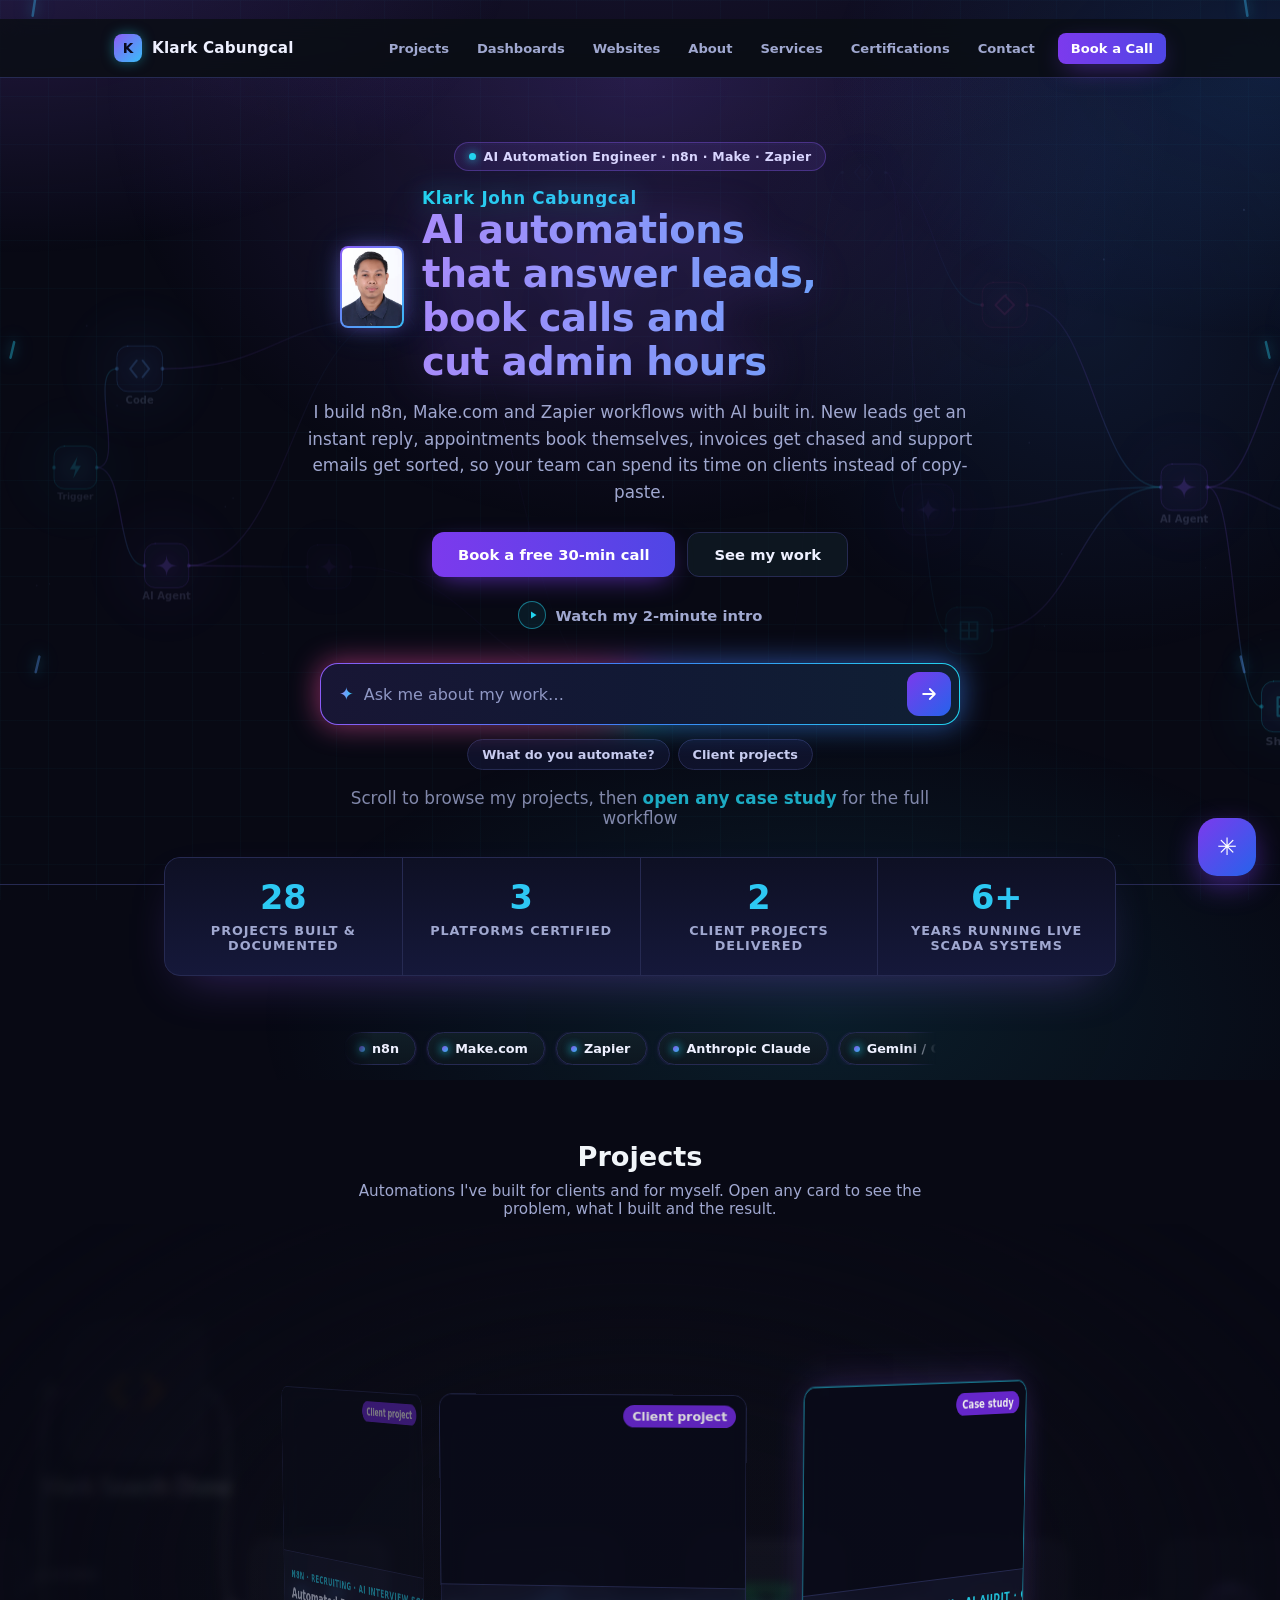
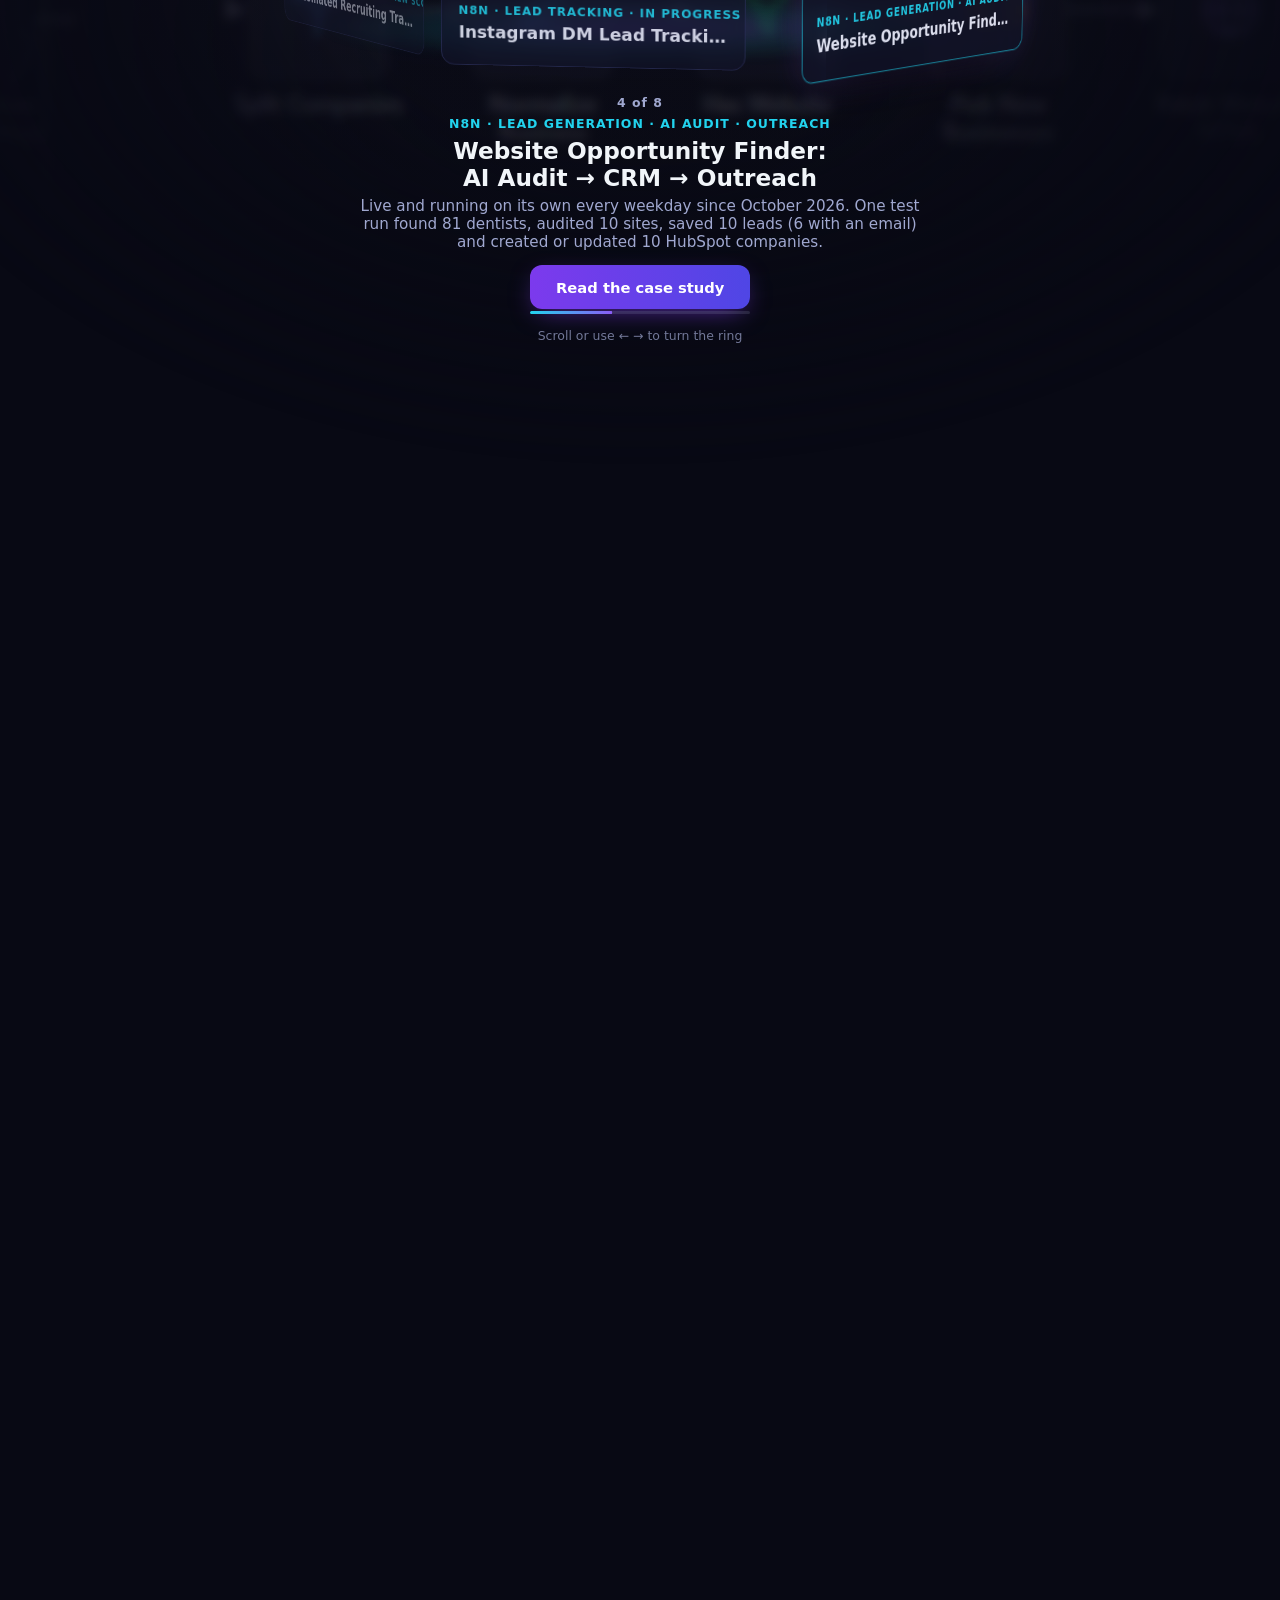
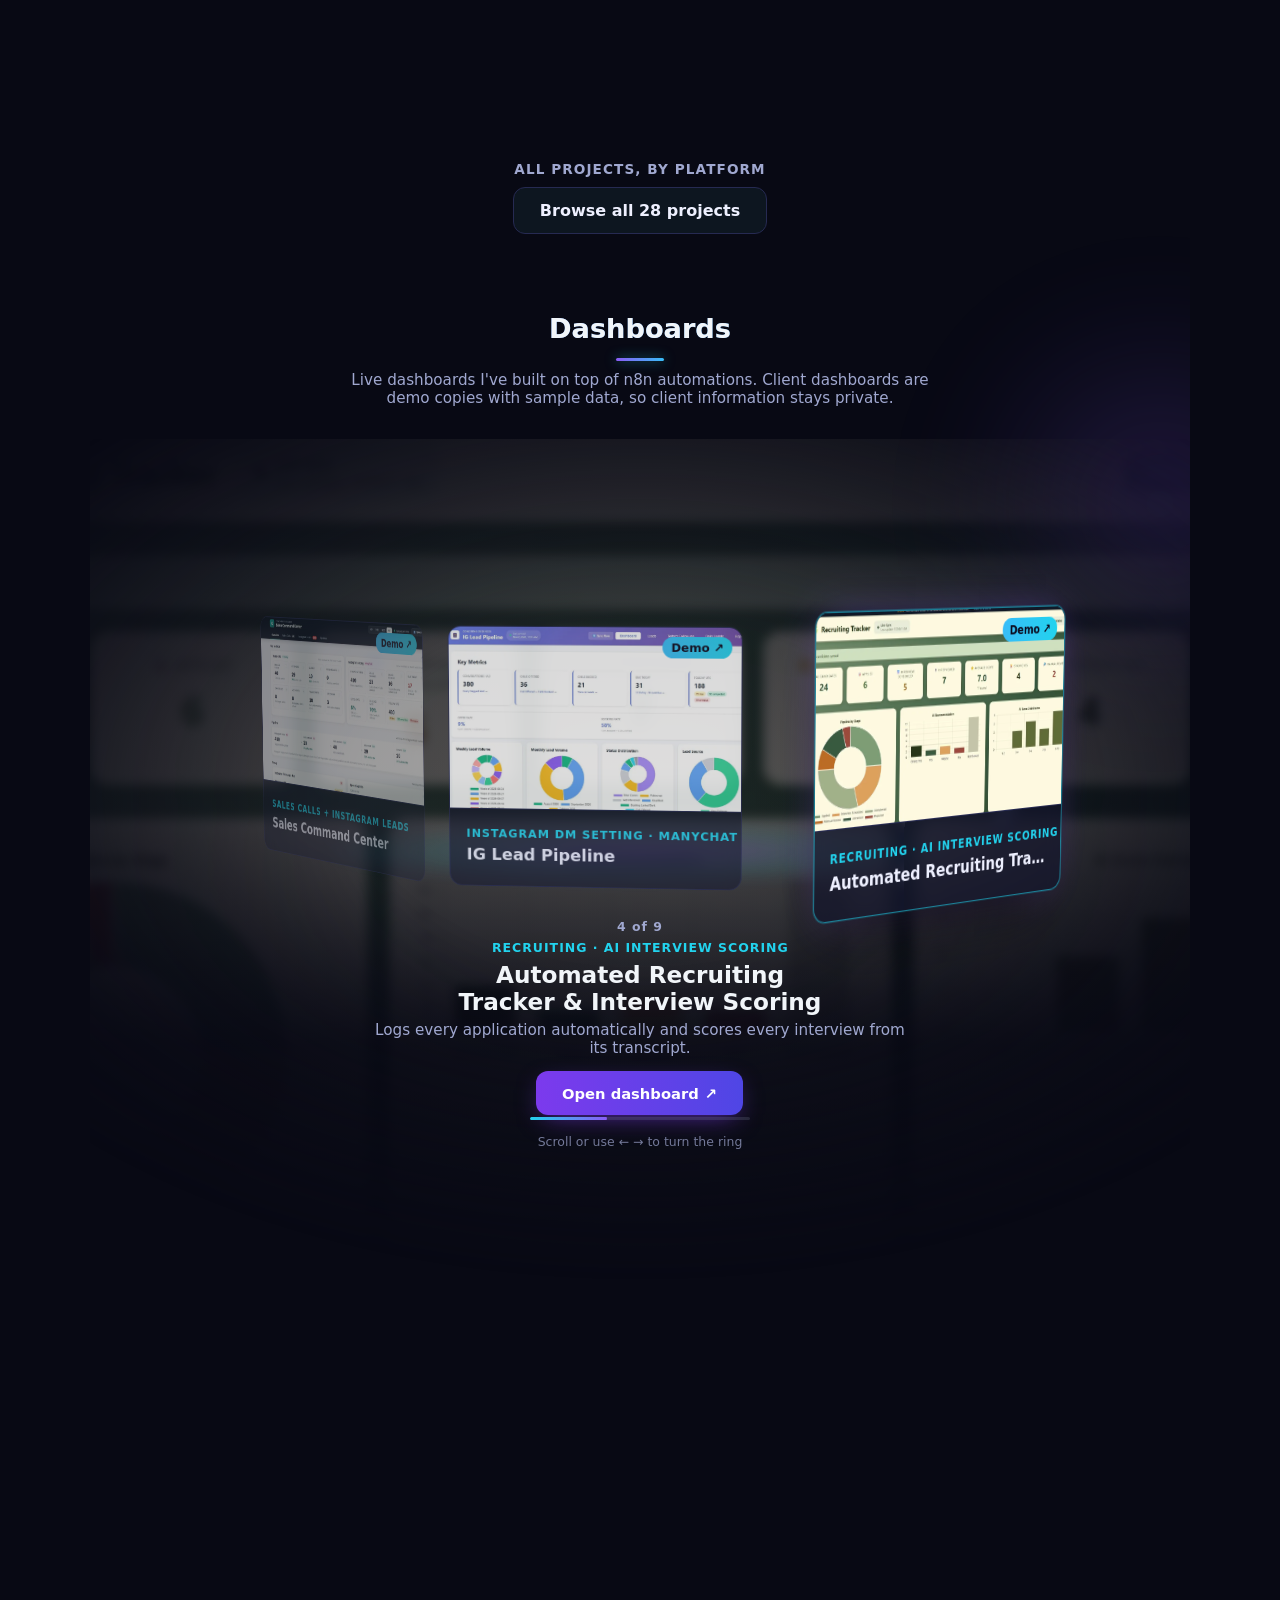
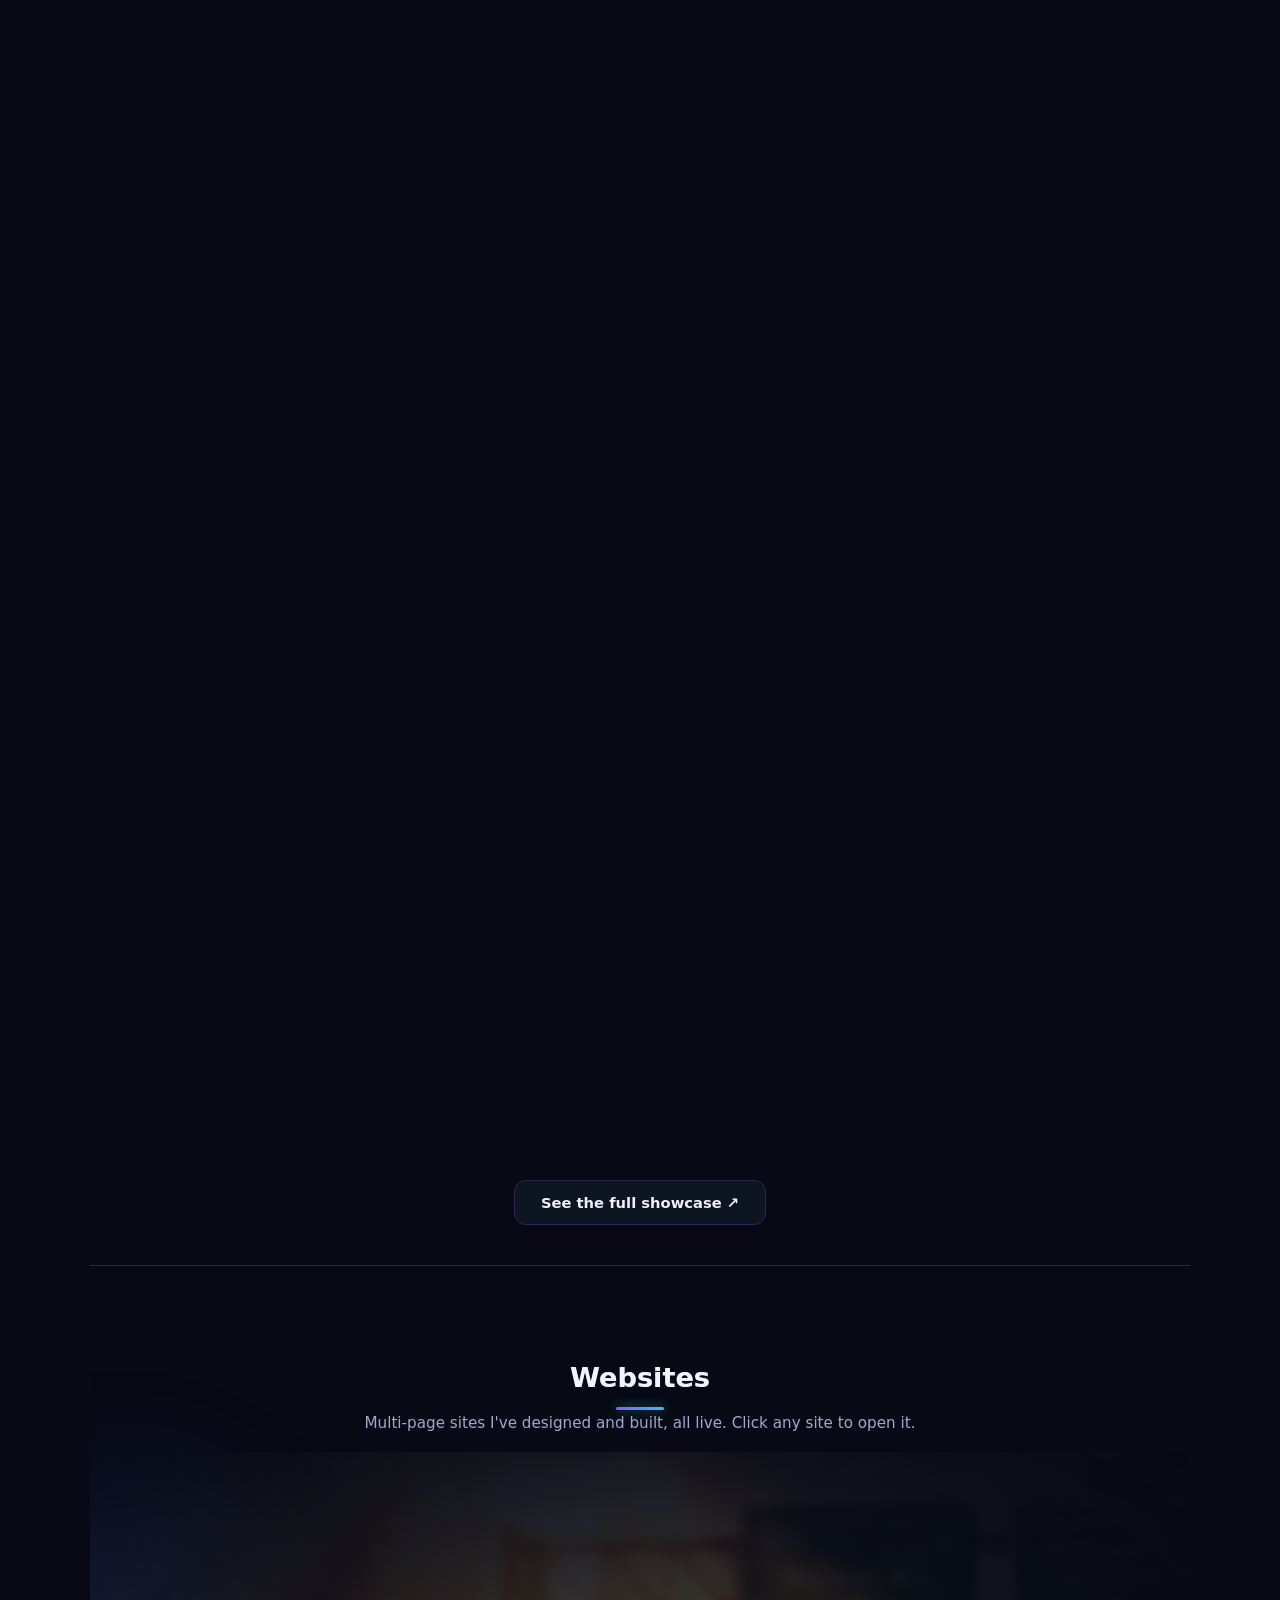
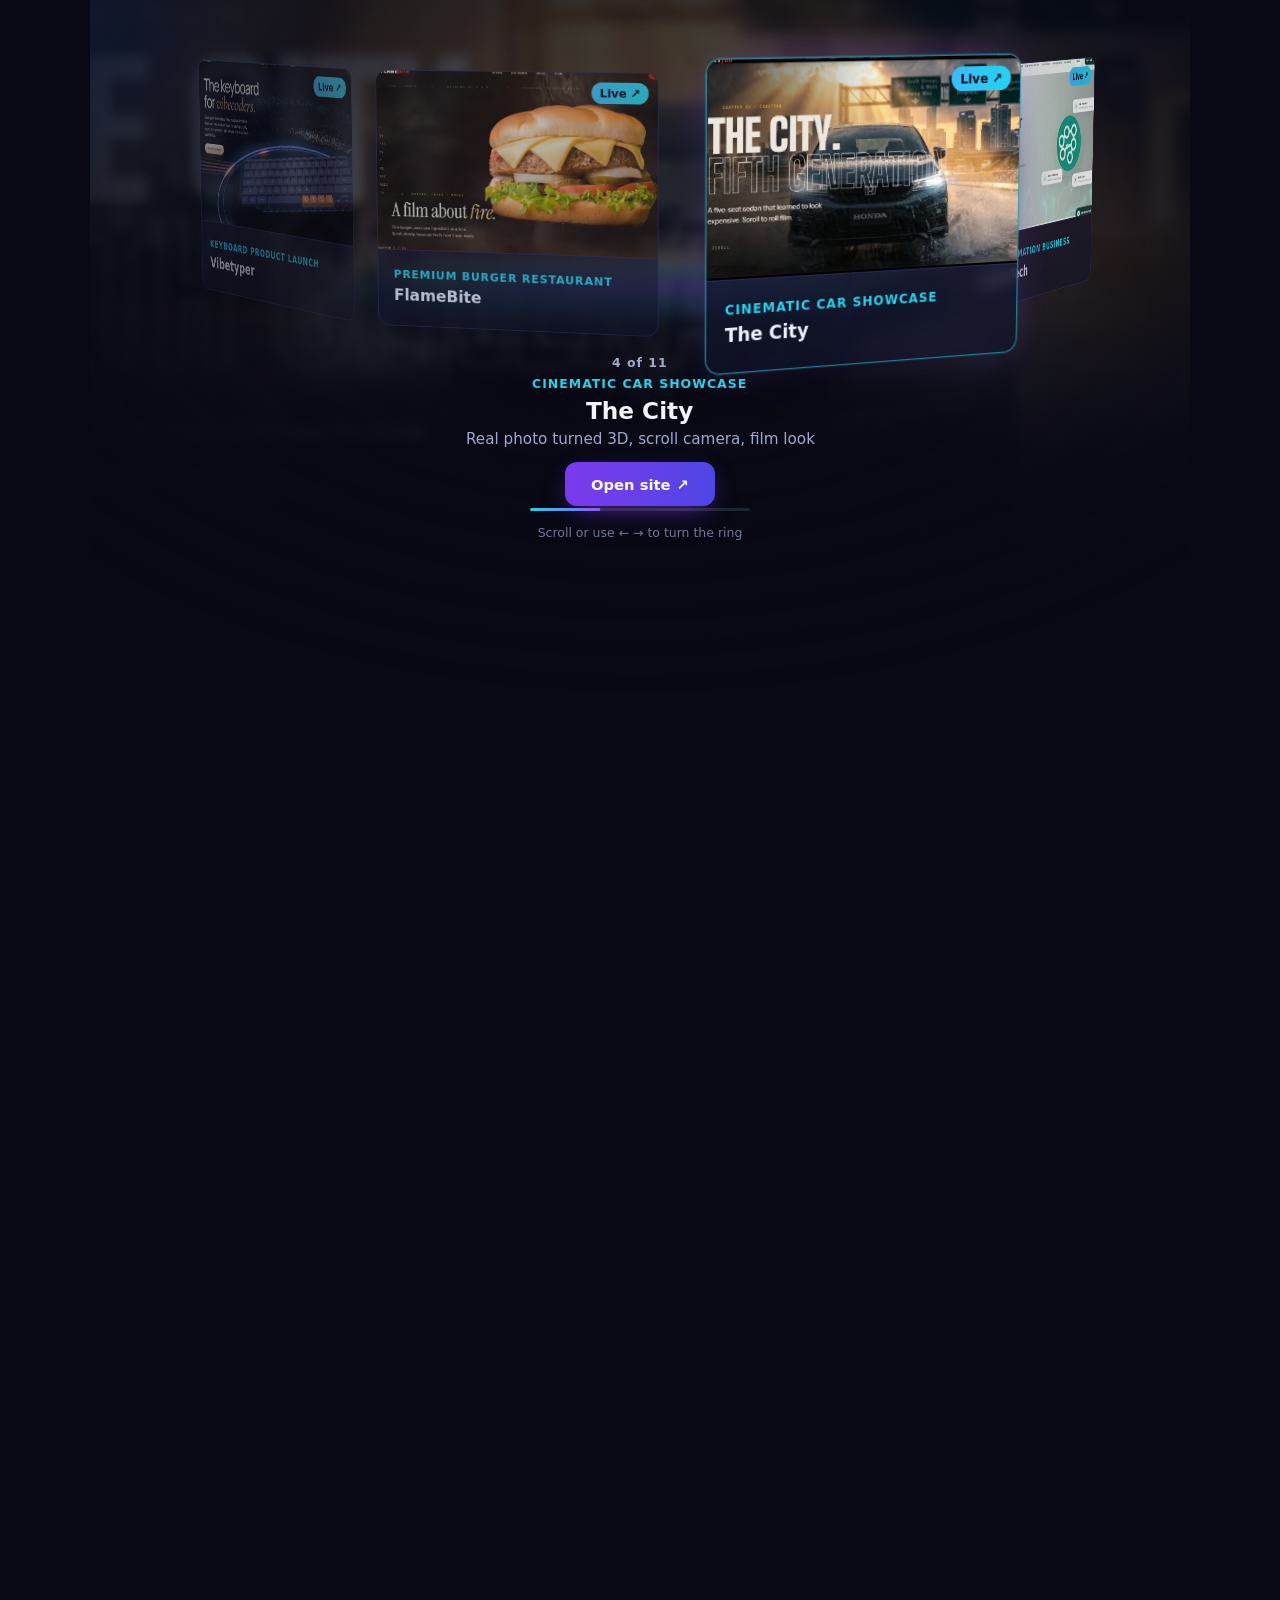
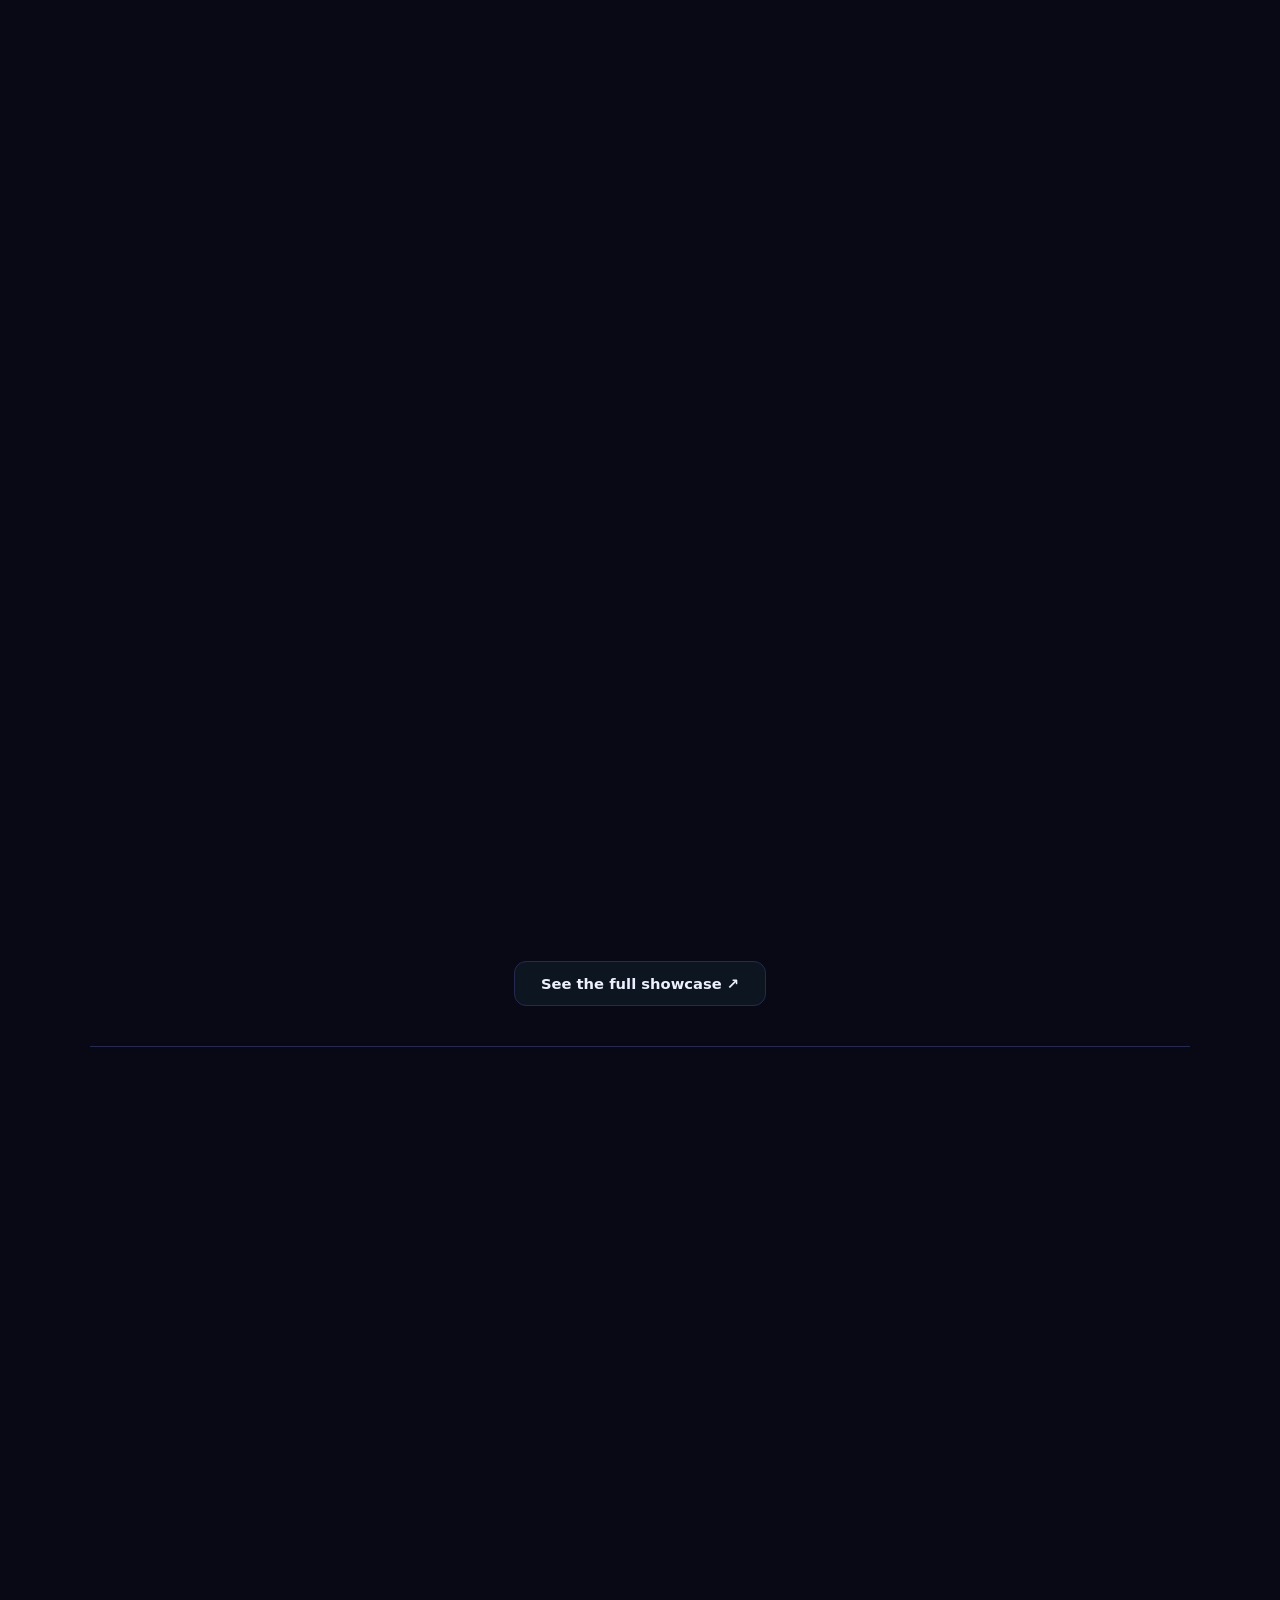
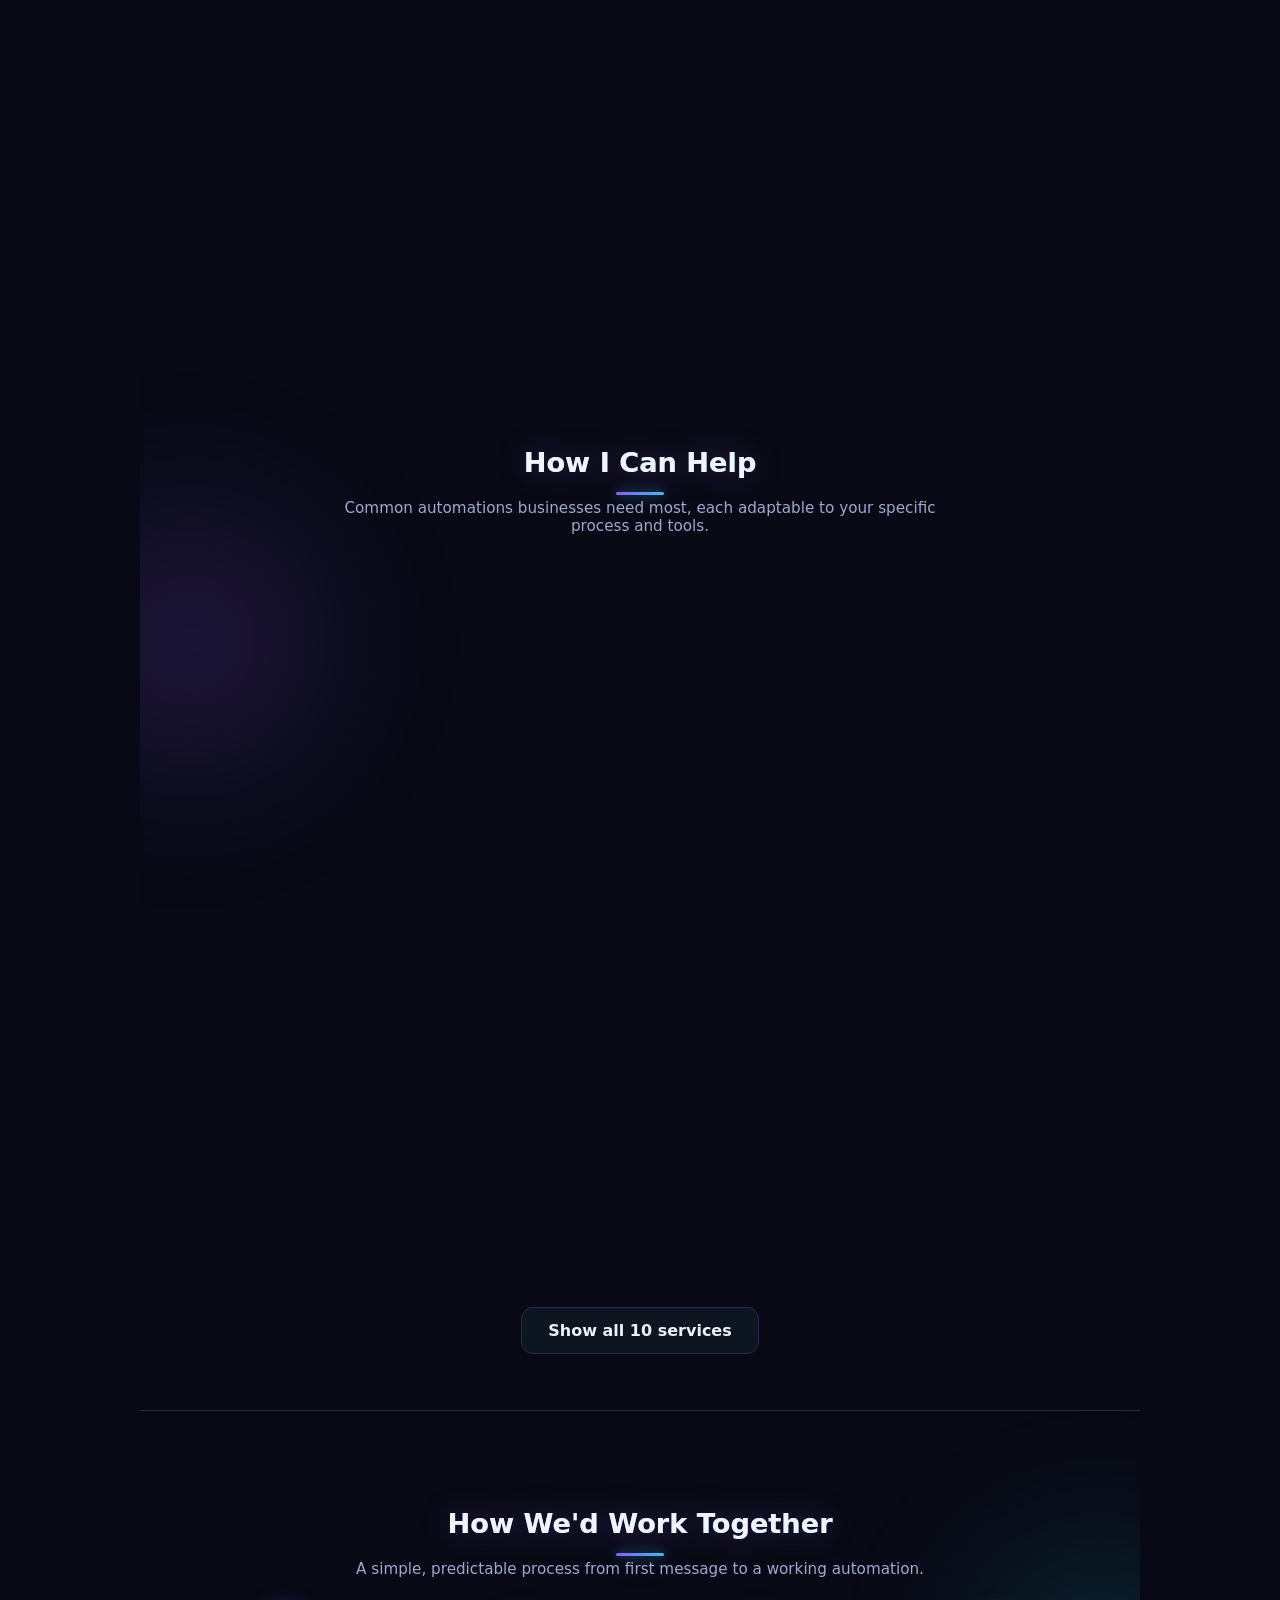
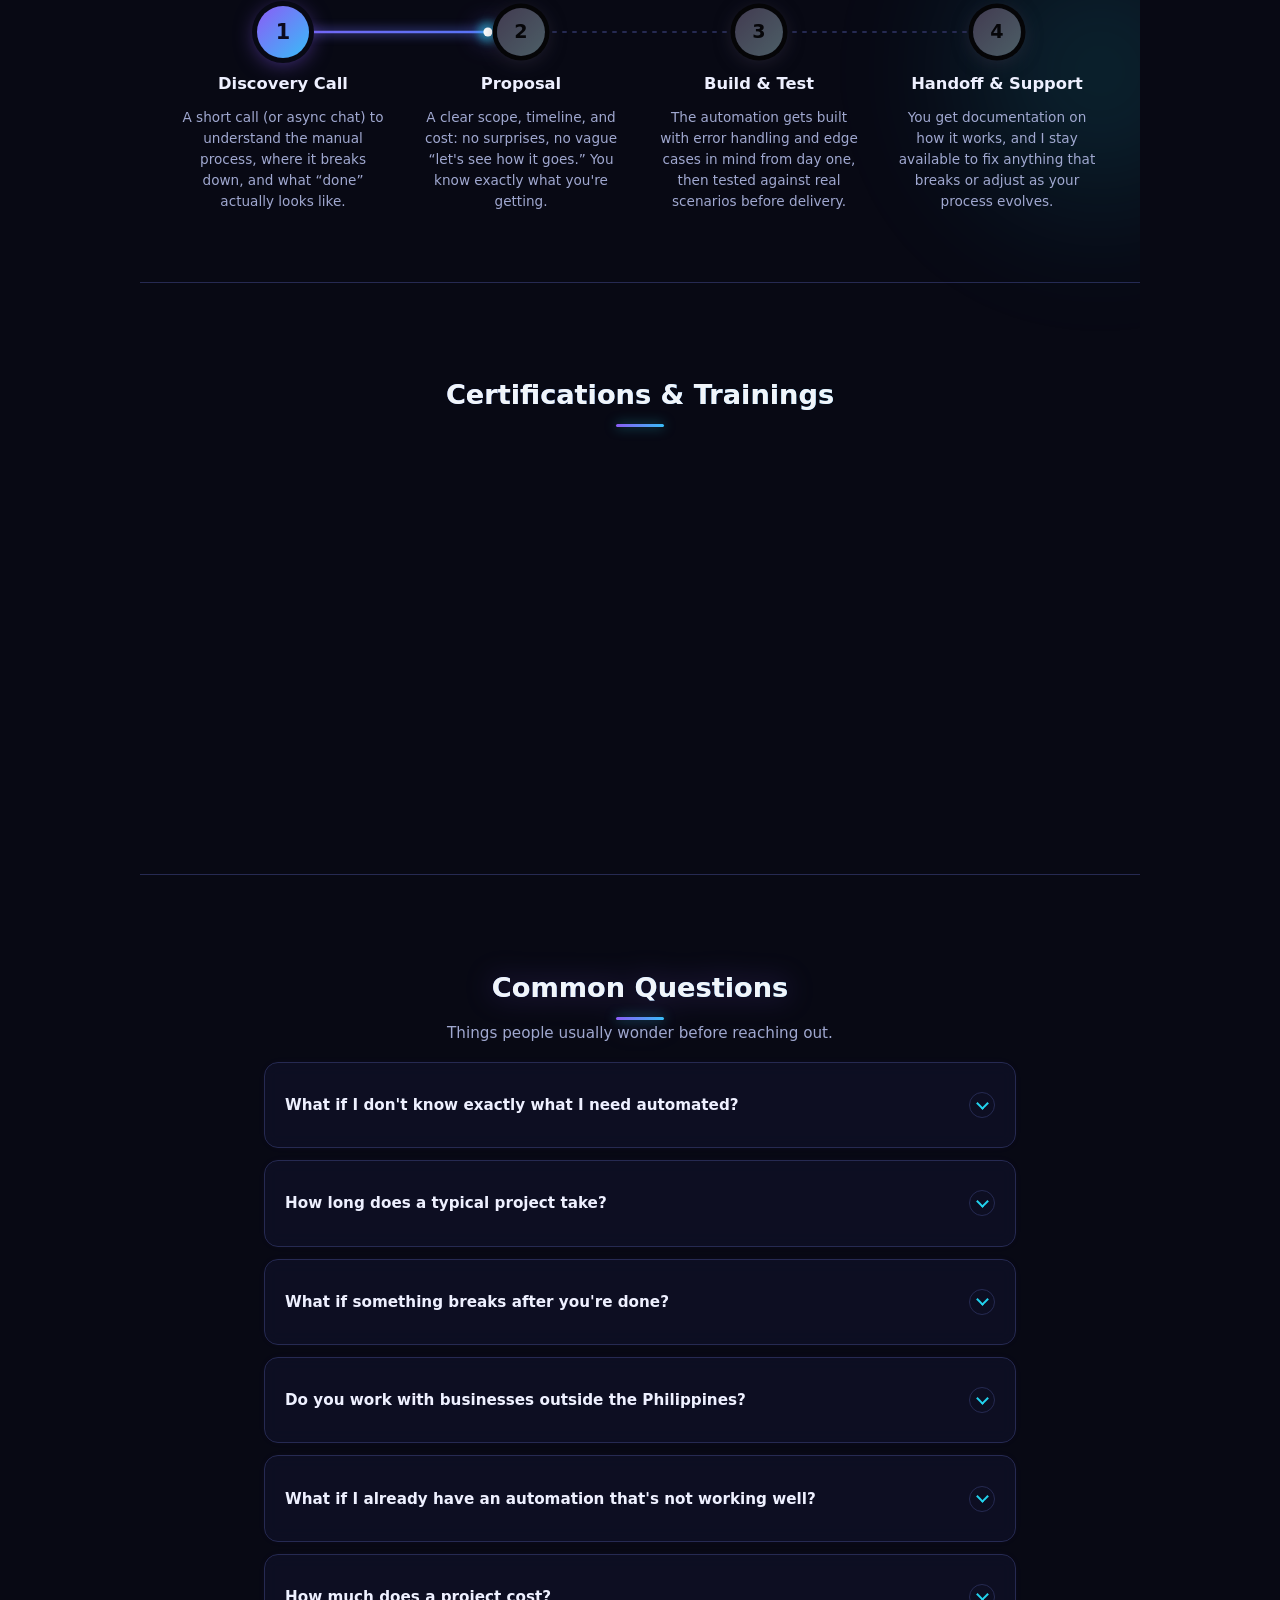
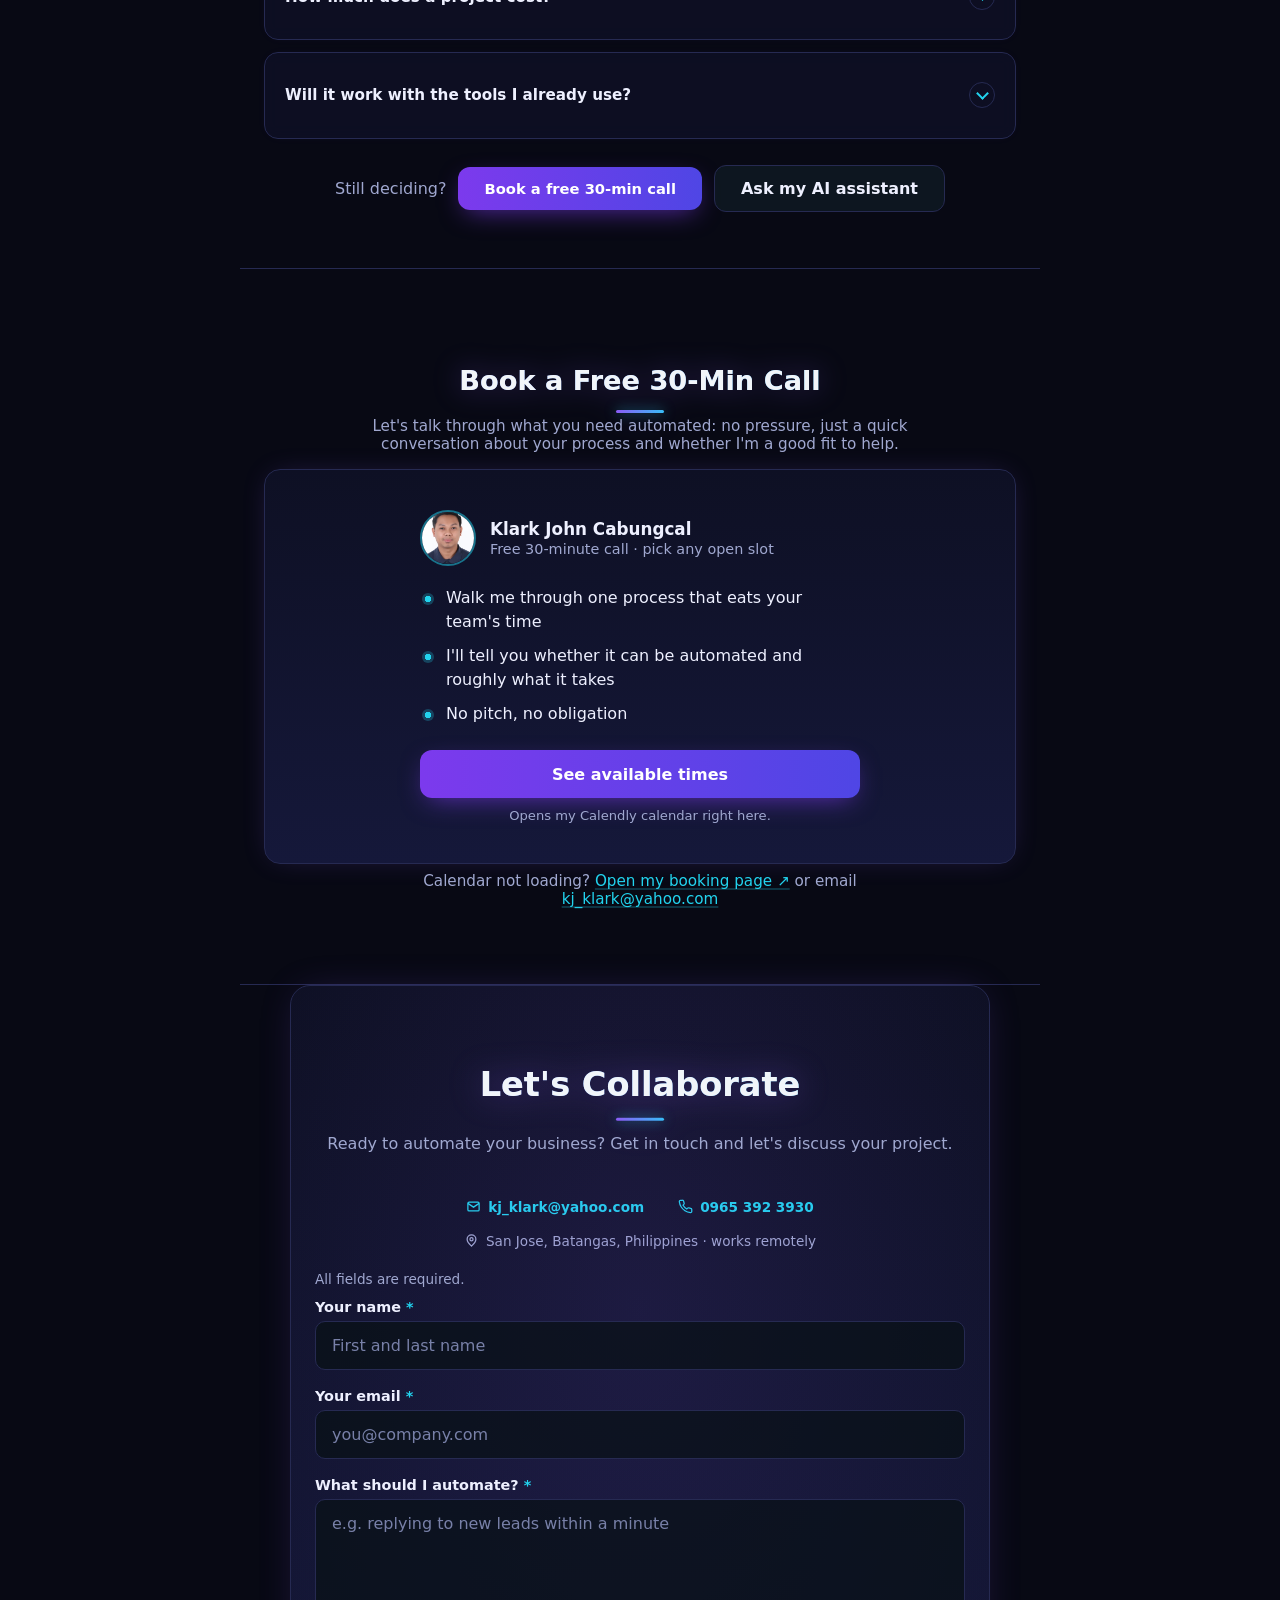
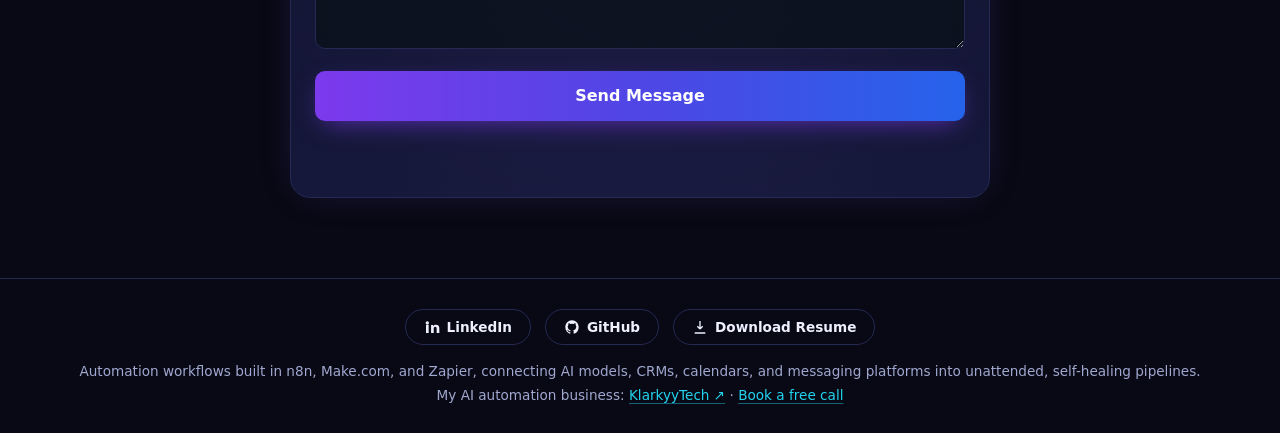
==== commit a19e3f64: "Hero scramble: more motion (jump, tilt, lean with scroll speed, colour flashes, overshoot landing) C" ====
--- a/index.html
+++ b/index.html
@@ -1583,6 +1583,13 @@
 /* hero headline: letters jumble while scrolling, then decode back to the real text */
 .hero h1 .scr-w{ white-space:nowrap; }
 .hero h1 .scr-c{ display:inline-block; text-align:center; }
+.hero h1 .scr-vis{ display:block; text-wrap:balance; }
+/* moving letters can't show the clipped gradient, so they carry a solid colour matched to their spot in it */
+.hero h1 .scr-c.jit{ transition:none; -webkit-text-fill-color:var(--c); color:var(--c); }
+.hero h1 .scr-c.land{ transition:transform .42s cubic-bezier(.175,.885,.32,1.275), opacity .3s ease-out; -webkit-text-fill-color:var(--c); color:var(--c); }
+.hero h1 .scr-c.fade{ transition:-webkit-text-fill-color .3s ease-out, color .3s ease-out; }
+.hero h1 .scr-c.hot{ color:#67e8f9; -webkit-text-fill-color:#67e8f9; text-shadow:0 0 12px rgba(34,211,238,.7); }
+.hero h1 .scr-c.hot2{ color:#fff; -webkit-text-fill-color:#fff; text-shadow:0 0 10px rgba(167,139,250,.8); }
 </style>
 <link rel="stylesheet" href="fx/ring.css?v=20261126d">
 </head>
@@ -4157,24 +4164,30 @@
 })();
 </script>
 <script>
-/* hero headline scramble: while the page scrolls, letters jumble; when scrolling stops they decode left to right.
-   Each letter keeps its measured width (in em) so lines never shift. Screen readers get the plain text. */
+/* hero headline scramble (motion pass, 2026-11-26): while the page scrolls the letters jumble, jump, tilt and flash,
+   harder the faster you scroll, drifting against the scroll; the line leans with the scroll. When scrolling stops,
+   letters land left to right with a small overshoot. Widths are locked (em) so lines never shift.
+   Screen readers get the plain text (aria-label); reduced-motion visitors get the static headline. */
 (function(){
 var h=document.querySelector('.hero h1'); if(!h || matchMedia('(prefers-reduced-motion: reduce)').matches) return;
 var text=h.textContent.trim(), GL='ABCDEFGHJKLMNPRSTUVXYZabcdefghknopqrstuvxyz0123456789#%&*+=<>/?';
-var cells=[], built=false;
+var cells=[], built=false, vis;
 function build(){
   if(built) return; built=true;
-  var fs=parseFloat(getComputedStyle(h).fontSize), vis=document.createElement('span'); vis.setAttribute('aria-hidden','true');
+  var fs=parseFloat(getComputedStyle(h).fontSize); vis=document.createElement('span'); vis.className='scr-vis'; vis.setAttribute('aria-hidden','true');
   text.split(' ').forEach(function(w,i){
     if(i) vis.appendChild(document.createTextNode(' '));
     var ws=document.createElement('span'); ws.className='scr-w';
-    for(var k=0;k<w.length;k++){ var c=document.createElement('span'); c.className='scr-c'; c.textContent=w[k]; ws.appendChild(c); cells.push({el:c,ch:w[k],cur:w[k]}); }
+    for(var k=0;k<w.length;k++){ var c=document.createElement('span'); c.className='scr-c'; c.textContent=w[k]; ws.appendChild(c); cells.push({el:c,ch:w[k],cur:w[k],on:false}); }
     vis.appendChild(ws);
   });
-  var sr=document.createElement('span'); sr.className='sr-only'; sr.textContent=text;
-  h.textContent=''; h.appendChild(sr); h.appendChild(vis);
-  cells.forEach(function(c){ c.w=c.el.getBoundingClientRect().width; c.el.style.width=(c.w/fs)+'em'; });
+  /* accessible name on the heading itself: a hidden text copy inside it would be painted into the clipped gradient */
+  h.setAttribute('aria-label',text); h.textContent=''; h.appendChild(vis);
+  var hr=h.getBoundingClientRect(), S=[[167,139,250],[96,165,250],[34,211,238]];
+  cells.forEach(function(c){ var r=c.el.getBoundingClientRect(); c.w=r.width; c.el.style.width=(c.w/fs)+'em';
+    var f=Math.max(0,Math.min(1,(r.left+r.width/2-hr.left)/hr.width))*.8, a=f<.5?S[0]:S[1], b2=f<.5?S[1]:S[2], u=f<.5?f*2:(f-.5)*2;
+    c.el.style.setProperty('--c','rgb('+a.map(function(v,i){ return Math.round(v+(b2[i]-v)*u); }).join(',')+')'); });
+
   /* random glyphs are picked from ones about as wide as the real letter, so nothing piles up */
   var probe=cells[0].el, gw=GL.split('').map(function(g){ probe.textContent=g; probe.style.width='auto'; return [g,probe.getBoundingClientRect().width]; });
   probe.textContent=cells[0].ch; probe.style.width=(cells[0].w/fs)+'em';
@@ -4182,27 +4195,52 @@
     if(ok.length<4) ok=gw.slice().sort(function(x,y){ return Math.abs(x[1]-c.w)-Math.abs(y[1]-c.w); }).slice(0,6).map(function(x){ return x[0]; });
     c.pool=ok; });
 }
-var inView=true, lastScroll=0, resolveStart=0, raf=0, lastTick=0;
+var lean=0, inView=true, lastScroll=0, lastY=scrollY, lastT=0, vel=0, dir=1, resolveStart=0, raf=0, lastTick=0;
 new IntersectionObserver(function(e){ inView=e[0].isIntersecting; }).observe(h);
-function set(c,v){ if(c.cur!==v){ c.cur=v; c.el.textContent=v; } }
 function rnd(c){ return c.pool[(Math.random()*c.pool.length)|0]; }
+function R(a){ return (Math.random()*2-1)*a; }
+function jumble(c,k){
+  if(!c.on){ c.on=true; clearTimeout(c.to); c.el.classList.remove('land','fade'); c.el.classList.add('jit'); }
+  var t=rnd(c); if(c.cur!==t){ c.cur=t; c.el.textContent=t; }
+  /* drift against the scroll + random jump, tilt and scale, all scaled by scroll speed k */
+  c.el.style.transform='translate('+R(.06*k).toFixed(3)+'em,'+(-dir*.12*k+R(.22*k)).toFixed(3)+'em) skewX('+lean.toFixed(1)+'deg) rotate('+R(16*k).toFixed(1)+'deg) scale('+(1+R(.22*k)).toFixed(3)+')';
+  c.el.style.opacity=(1-Math.random()*.45*k).toFixed(2);
+  var r=Math.random(); c.el.classList.toggle('hot', r<.16*k+.04); c.el.classList.toggle('hot2', r>1-.08*k);
+}
+function land(c){
+  if(!c.on) return; c.on=false;
+  c.cur=c.ch; c.el.textContent=c.ch;
+  c.el.classList.remove('jit','hot','hot2');
+  c.el.style.transform='translateY('+(-dir*.18)+'em) scale(1.22)'; c.el.style.opacity='1';
+  void c.el.offsetWidth;                 /* start the pop from here */
+  c.el.classList.add('land'); c.el.style.transform='';
+  /* once landed (no transform), drop the solid colour so the real gradient shows again */
+  c.to=setTimeout(function(){ if(!c.on){ c.el.classList.add('fade'); c.el.classList.remove('land'); } },450);
+}
 function tick(t){
   raf=0;
-  if(t-lastTick<45){ raf=requestAnimationFrame(tick); return; }   /* ~20 swaps a second reads as "decoding" */
+  if(t-lastTick<40){ raf=requestAnimationFrame(tick); return; }
   lastTick=t;
-  var now=performance.now(), scrolling=now-lastScroll<140, n=cells.length, busy=false;
+  var now=performance.now(), scrolling=now-lastScroll<130, n=cells.length, busy=false;
   if(scrolling){ resolveStart=0;
-    cells.forEach(function(c){ if(Math.random()<.55) set(c,rnd(c)); }); busy=true;
+    var k=Math.max(.45, Math.min(1, vel/1.6));
+    lean=-dir*9*k;   /* the whole line leans with the scroll: applied per moving letter (transforming the h1 breaks its gradient paint) */
+    cells.forEach(function(c){ if(Math.random()<.35+.5*k || !c.on) jumble(c,k); });
+    busy=true;
   } else {
-    if(!resolveStart) resolveStart=now;
-    var done=Math.min(n, Math.floor((now-resolveStart)/550*n));   /* left-to-right over ~0.55s */
-    cells.forEach(function(c,i){ if(i<done) set(c,c.ch); else { set(c,rnd(c)); busy=true; } });
+    if(!resolveStart){ resolveStart=now; lean=0; }
+    var p=Math.min(1,(now-resolveStart)/600), e=1-Math.pow(1-p,2), done=Math.floor(e*n);   /* ease-out stagger, ~0.6s */
+    var kk=.5;
+    cells.forEach(function(c,i){ if(i<done || p>=1) land(c); else { if(Math.random()<.6) jumble(c,kk*(1-p)+.2); busy=true; } });
   }
   if(busy) raf=requestAnimationFrame(tick);
 }
 addEventListener('scroll',function(){
+  var now=performance.now(), y=scrollY, dy=y-lastY, dt=Math.max(1,now-lastT);
+  lastY=y; lastT=now; if(dy) dir=dy>0?1:-1;
+  vel=vel*.6+Math.abs(dy)/dt*.4;          /* px per ms, smoothed */
   if(!inView) return;
-  build(); lastScroll=performance.now();
+  build(); lastScroll=now;
   if(!raf) raf=requestAnimationFrame(tick);
 },{passive:true});
 })();
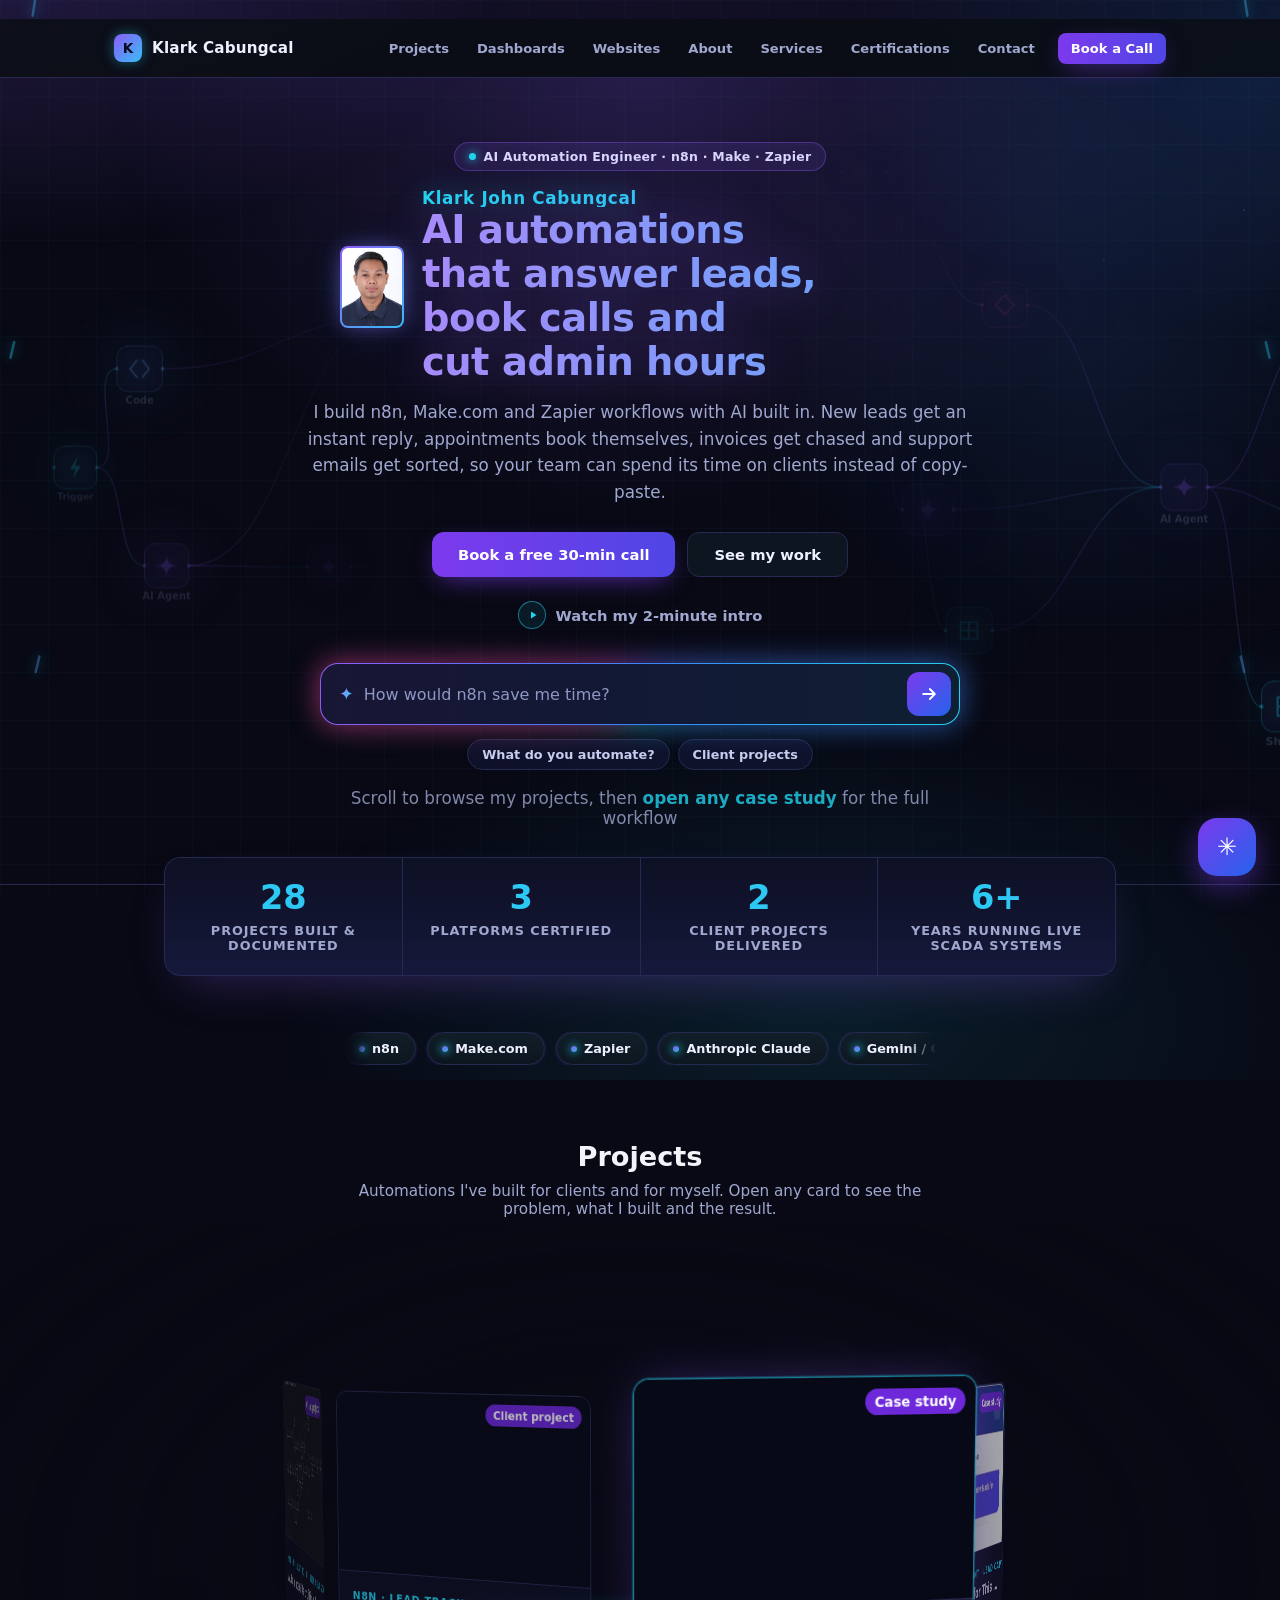
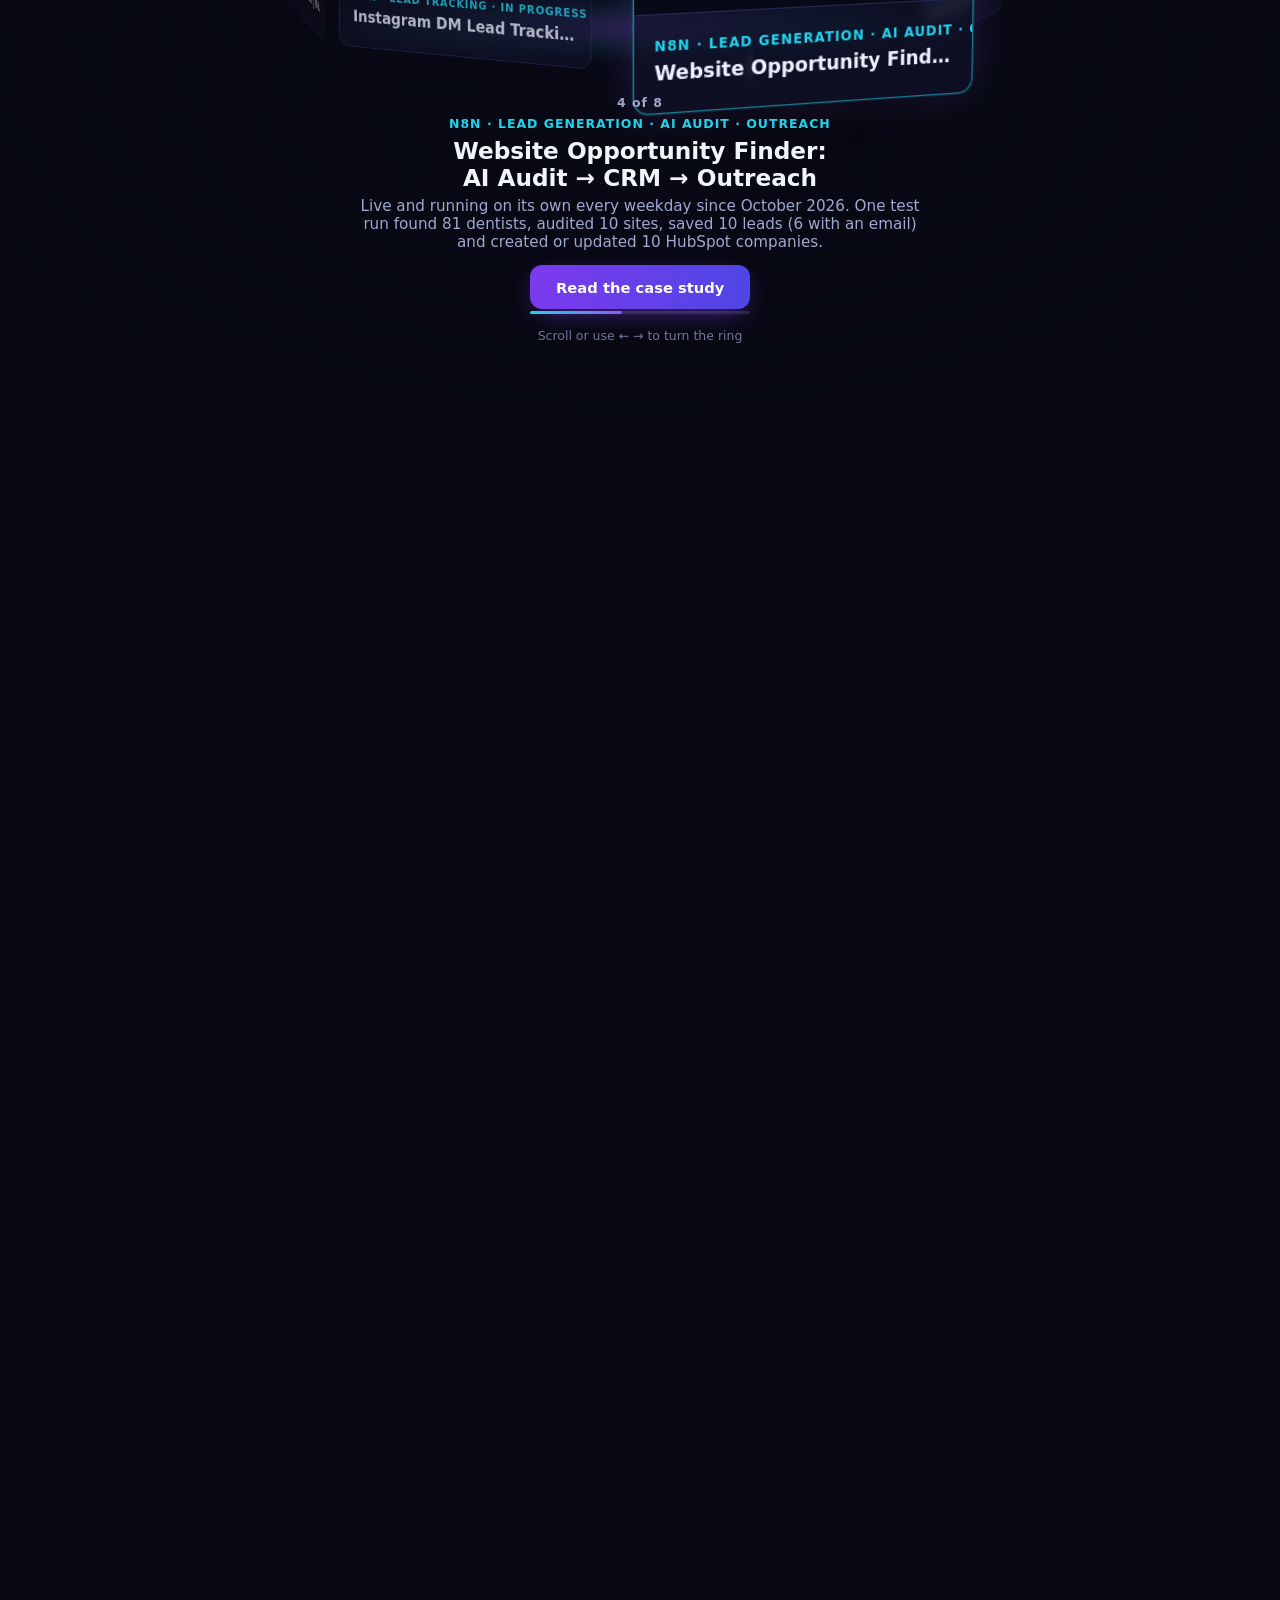
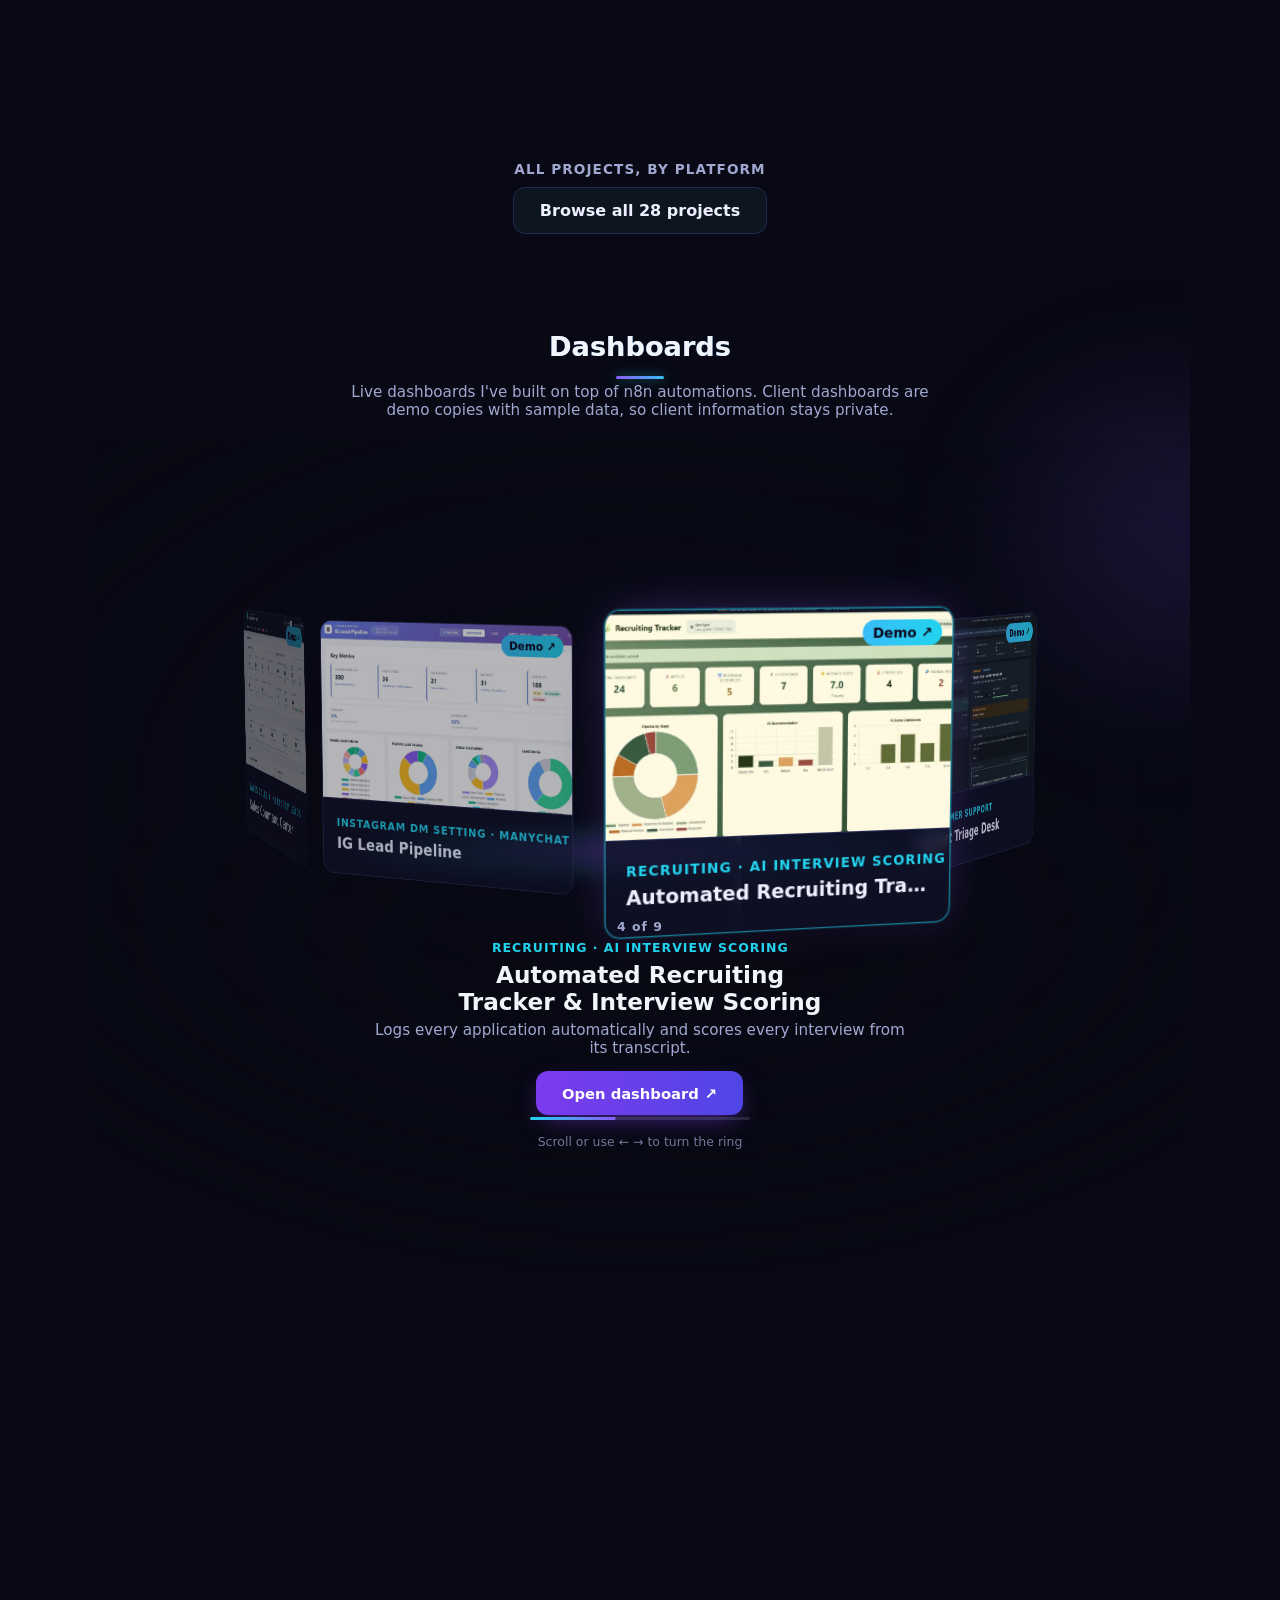
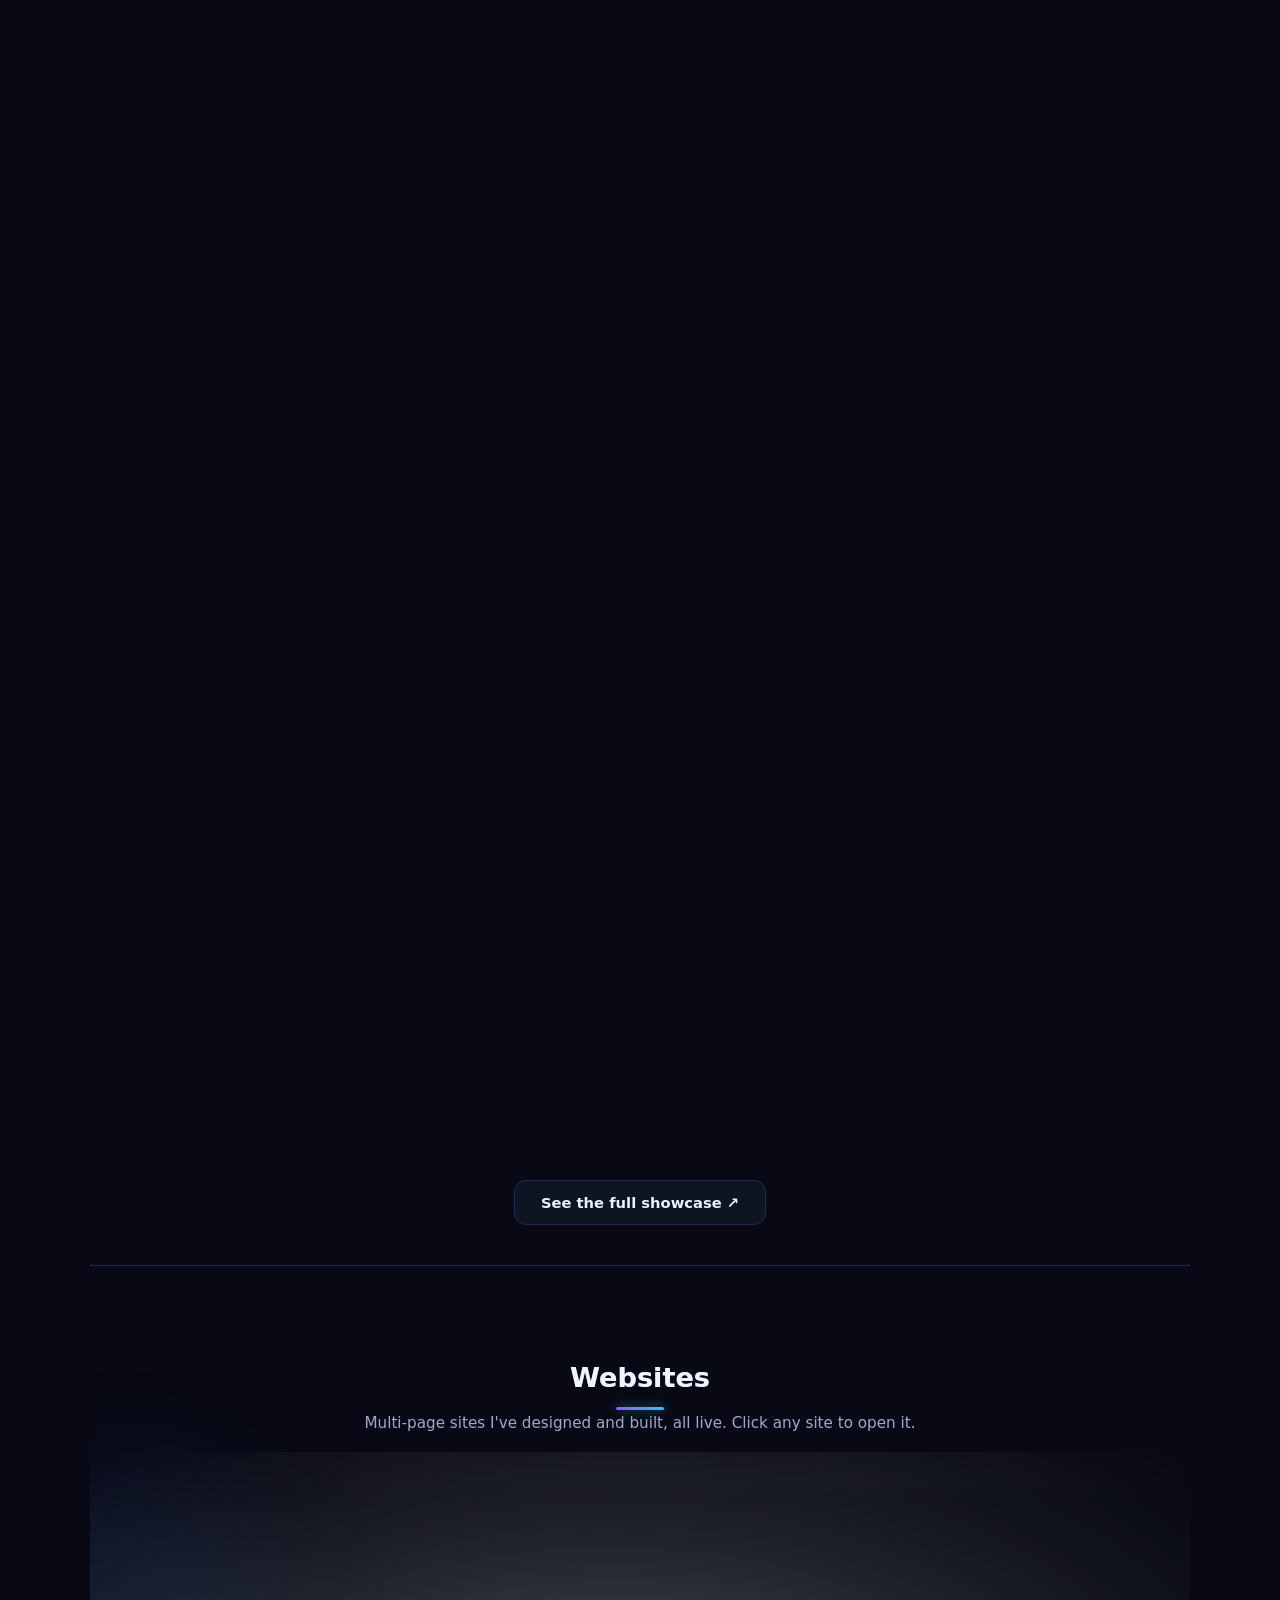
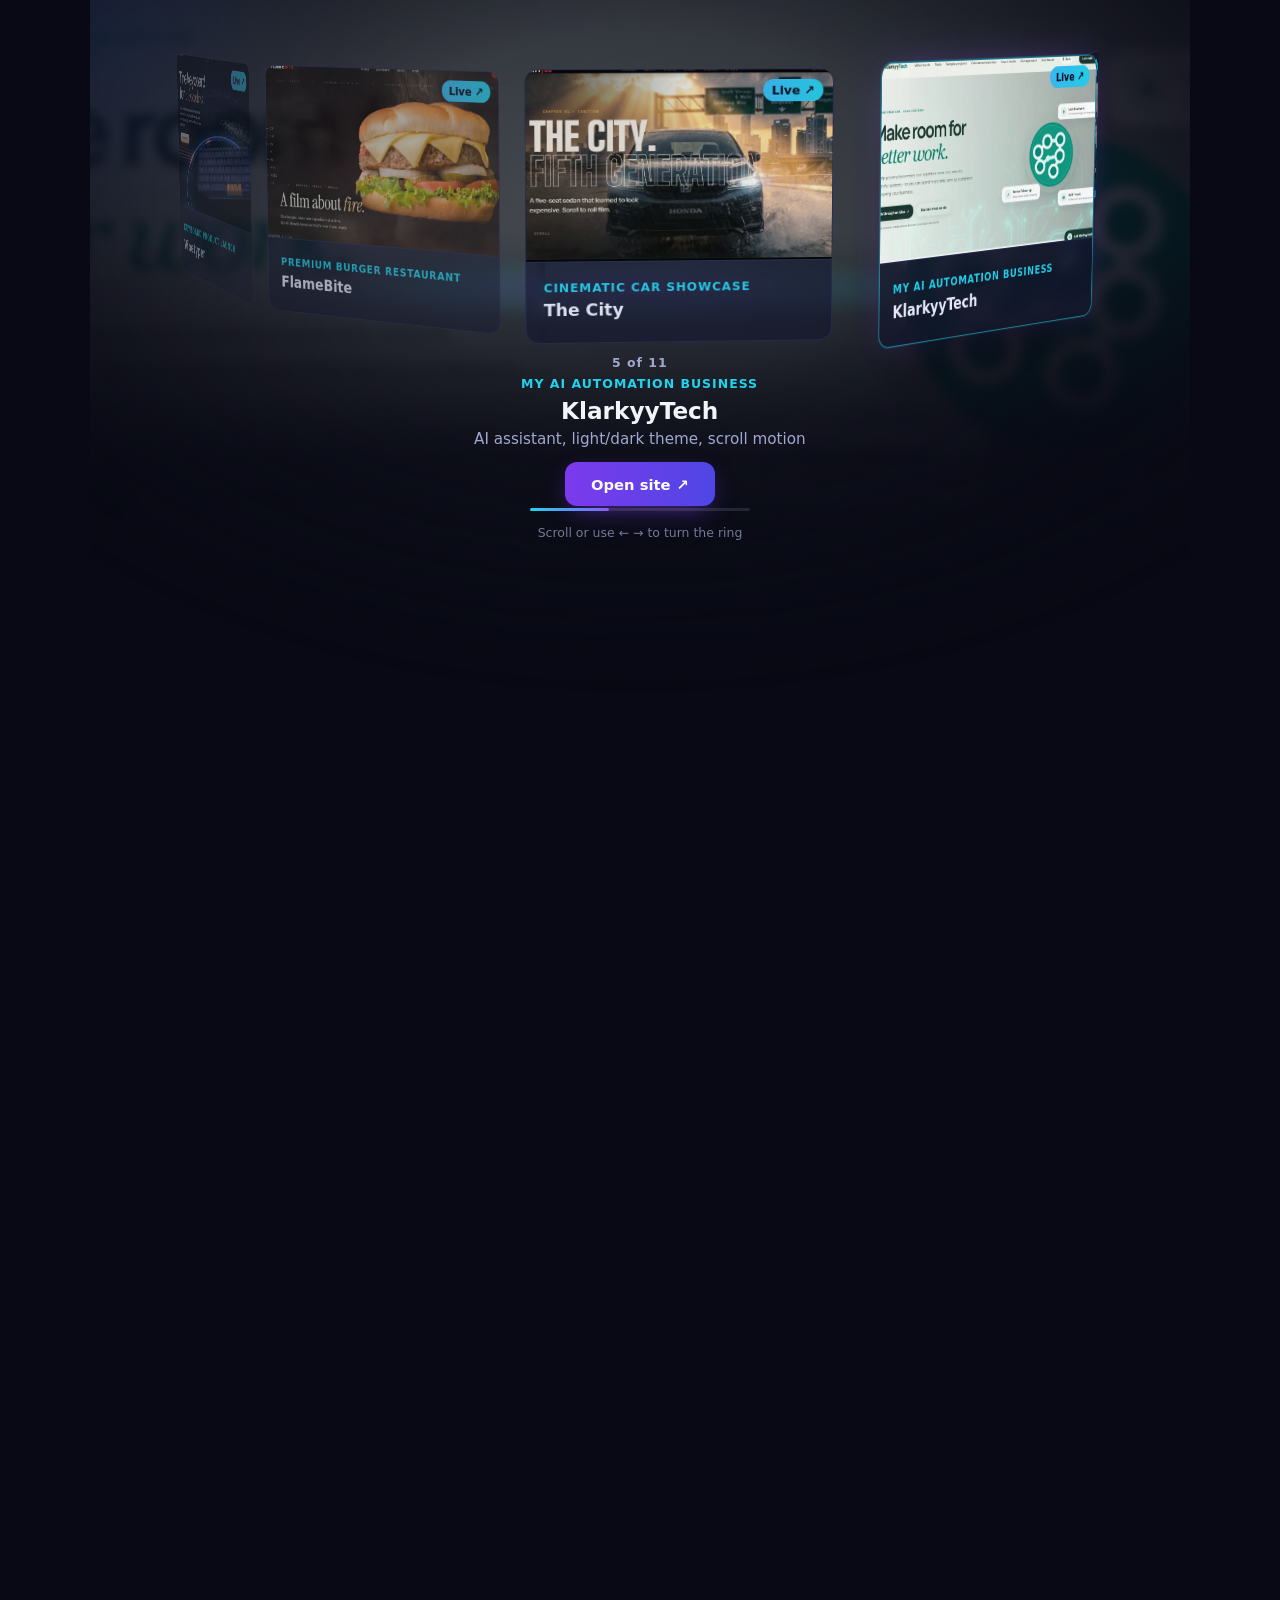
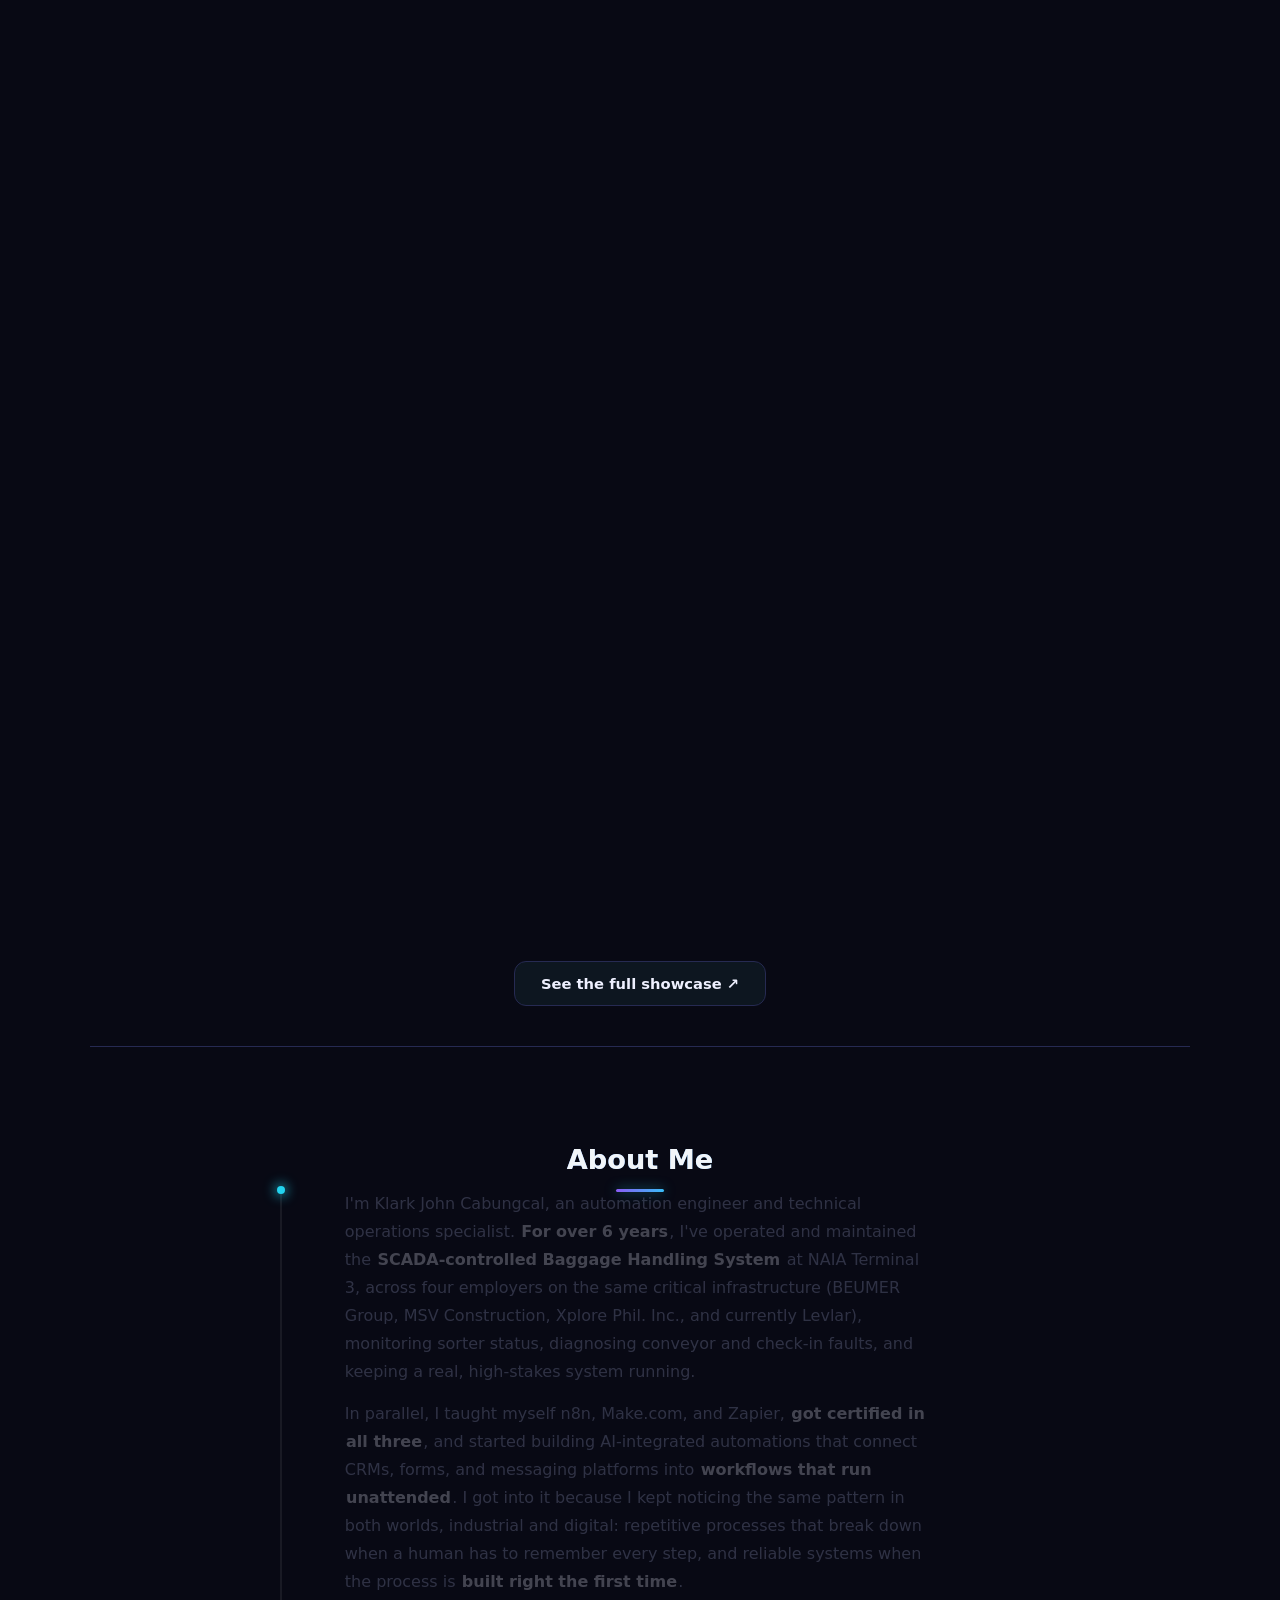
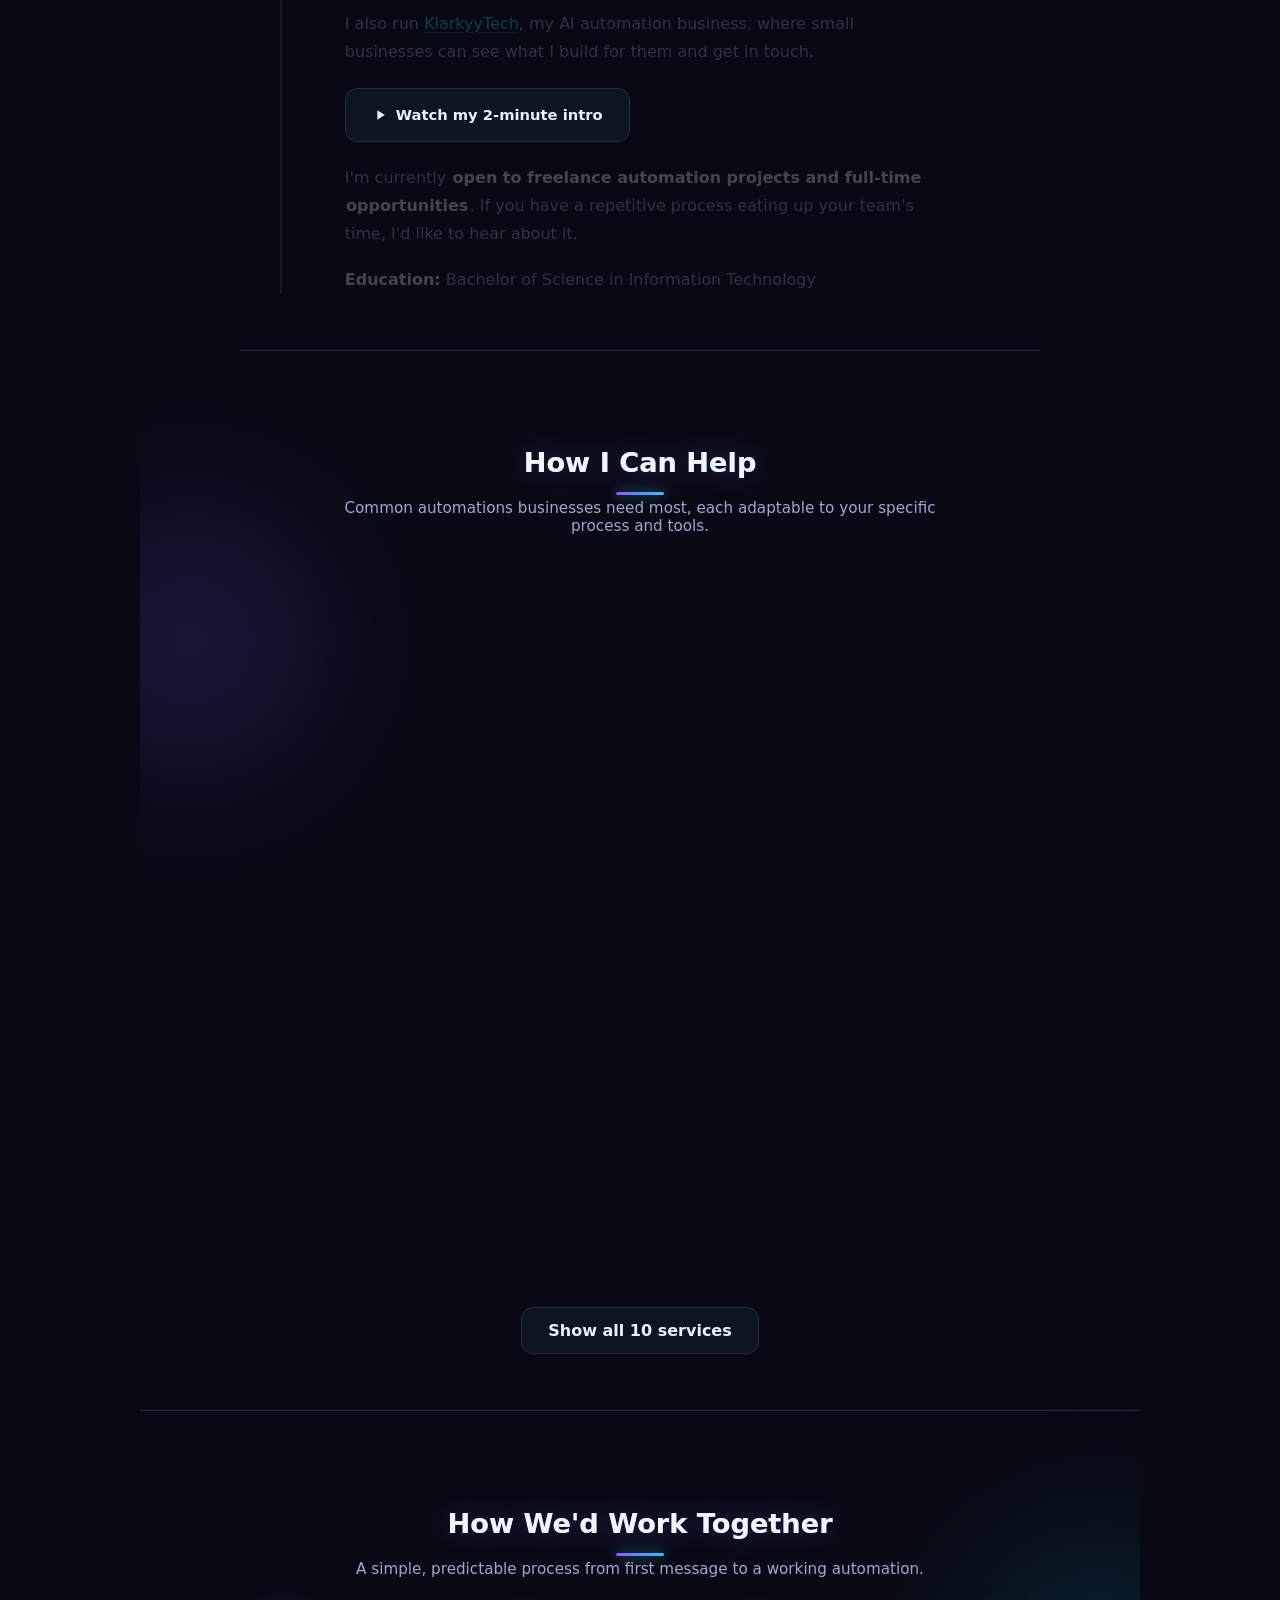
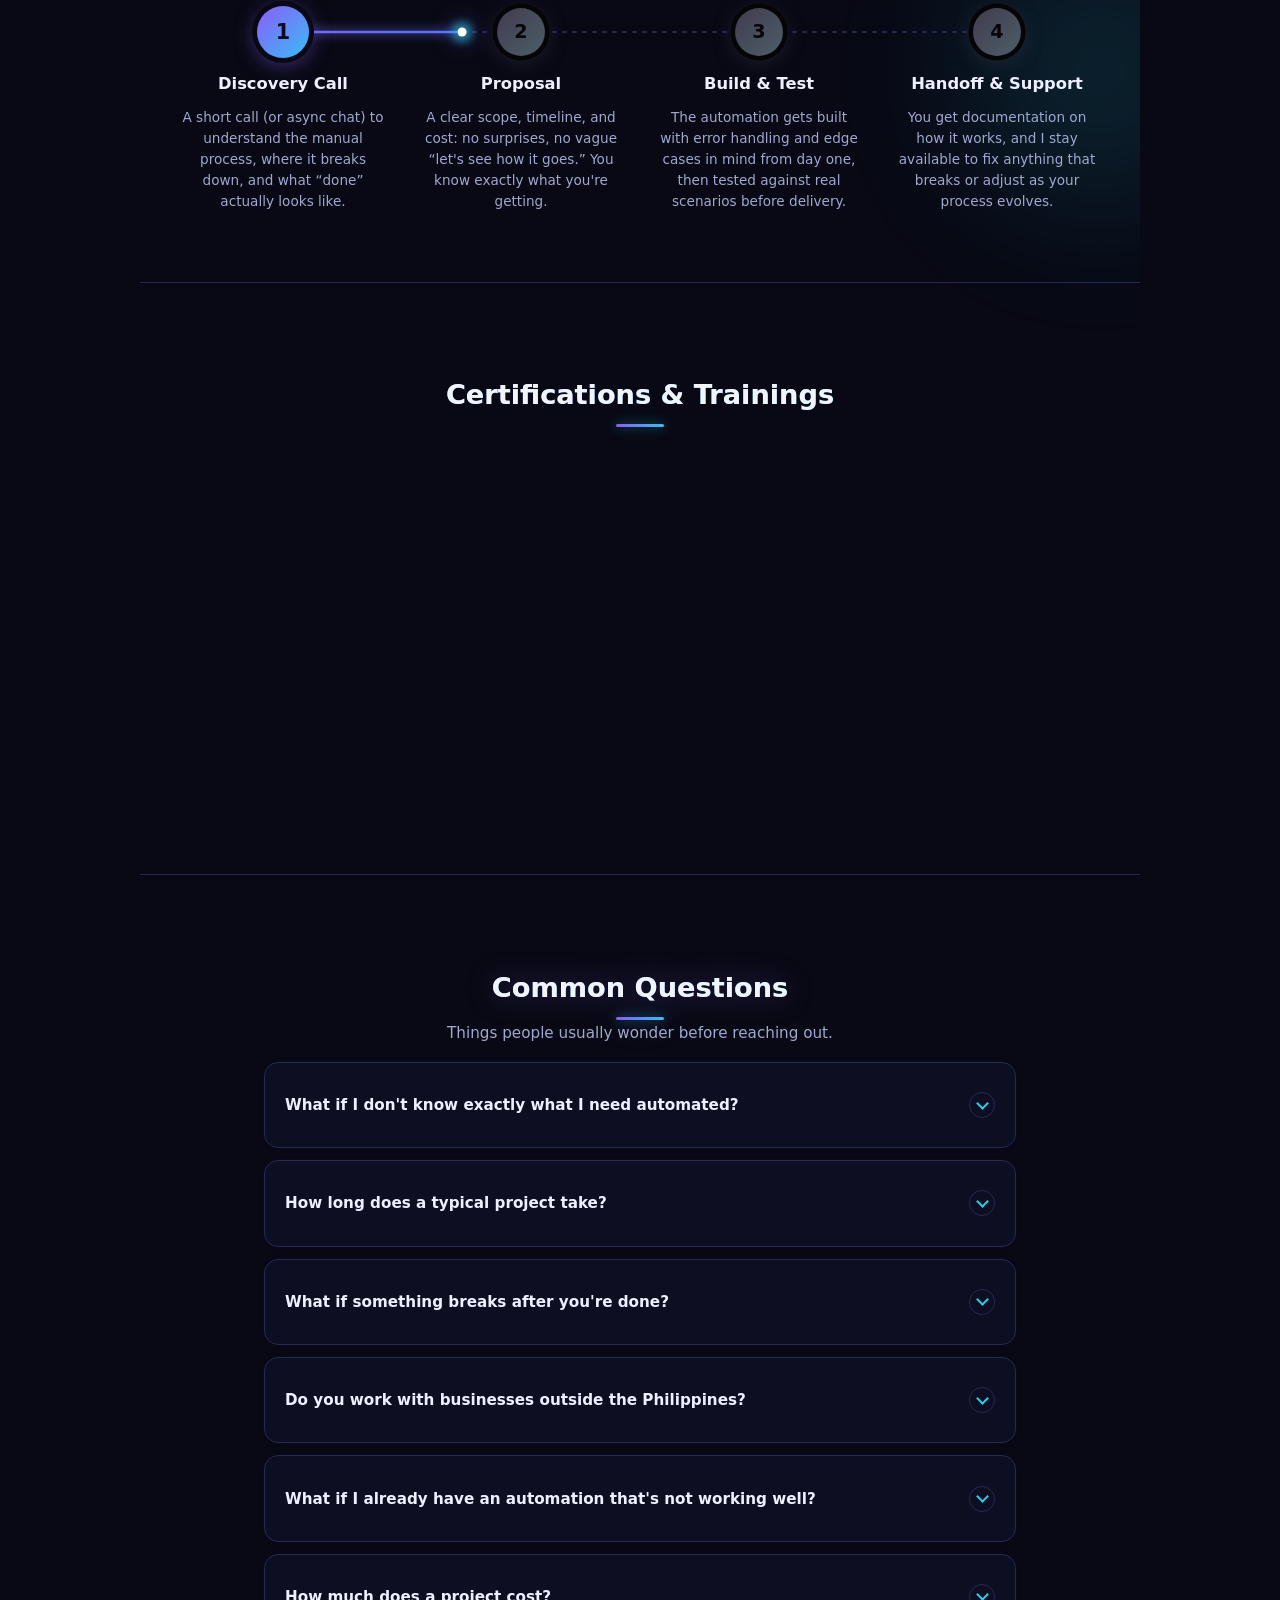
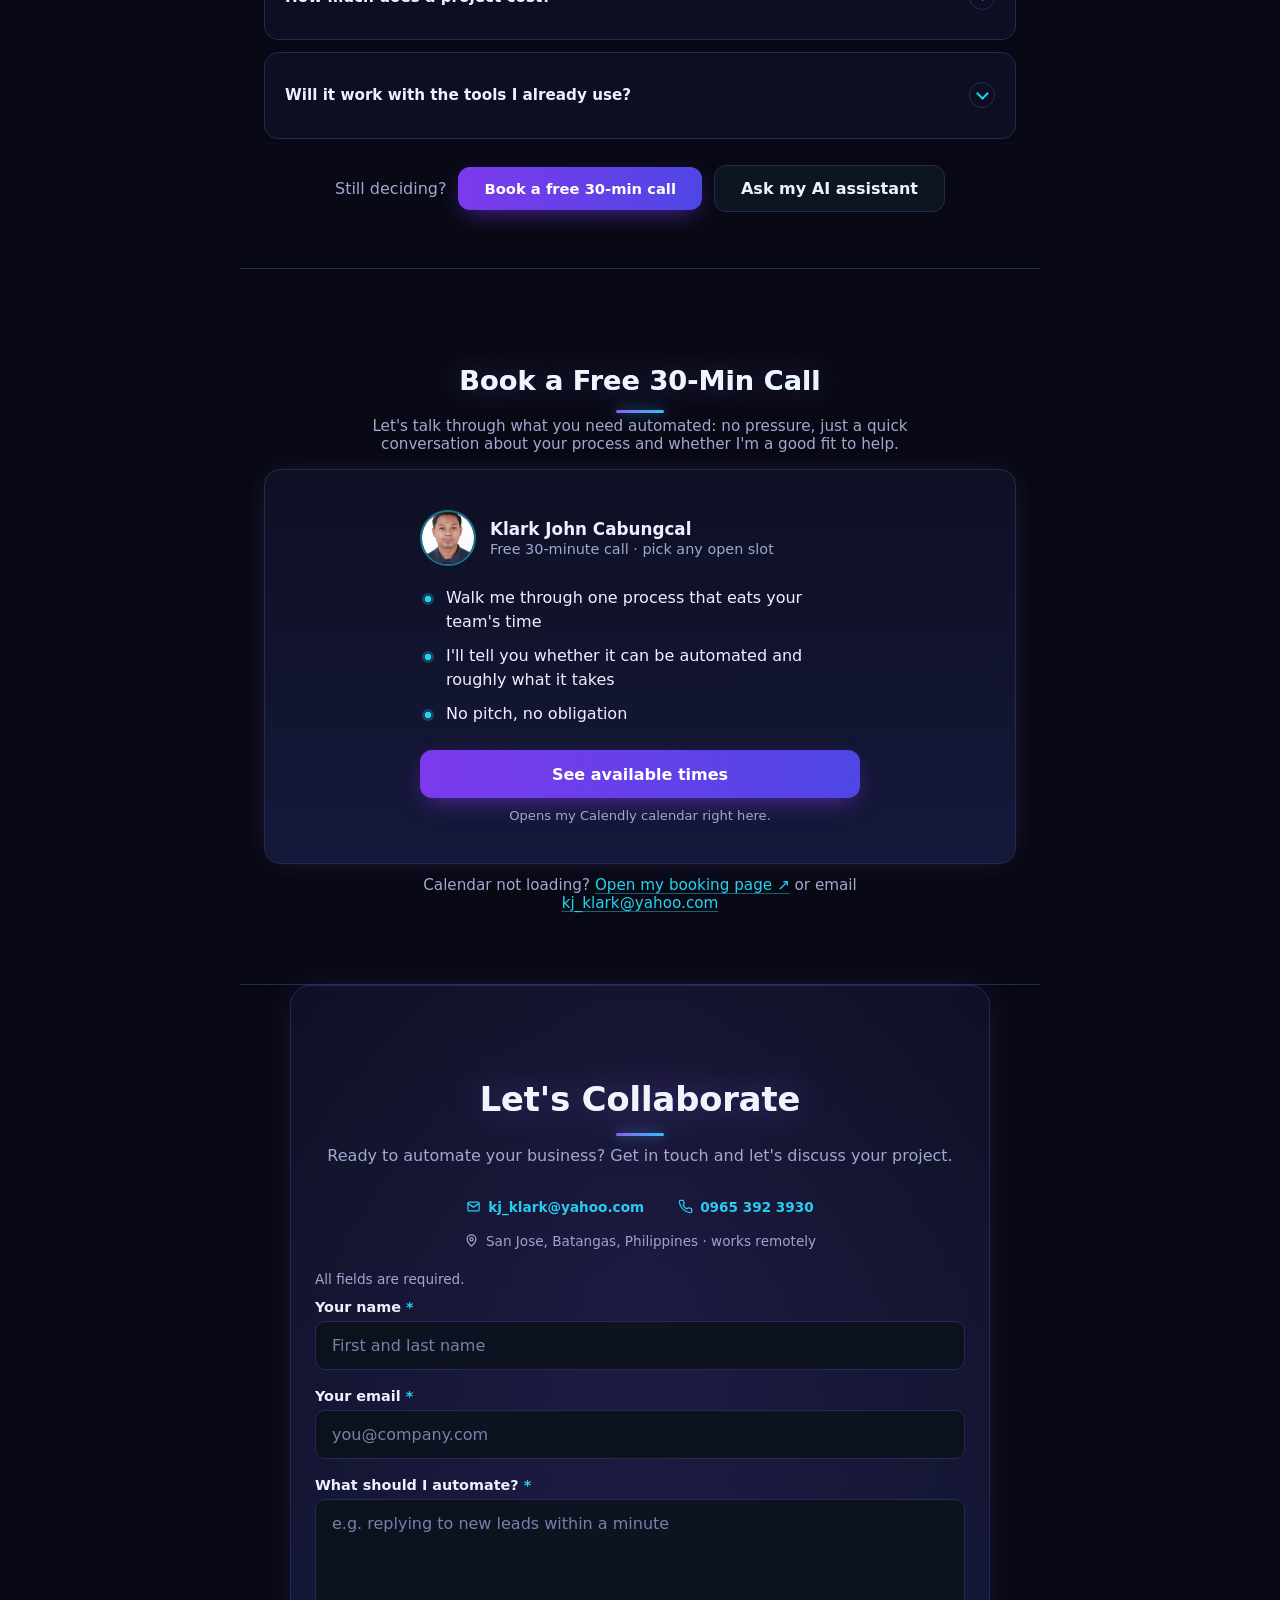
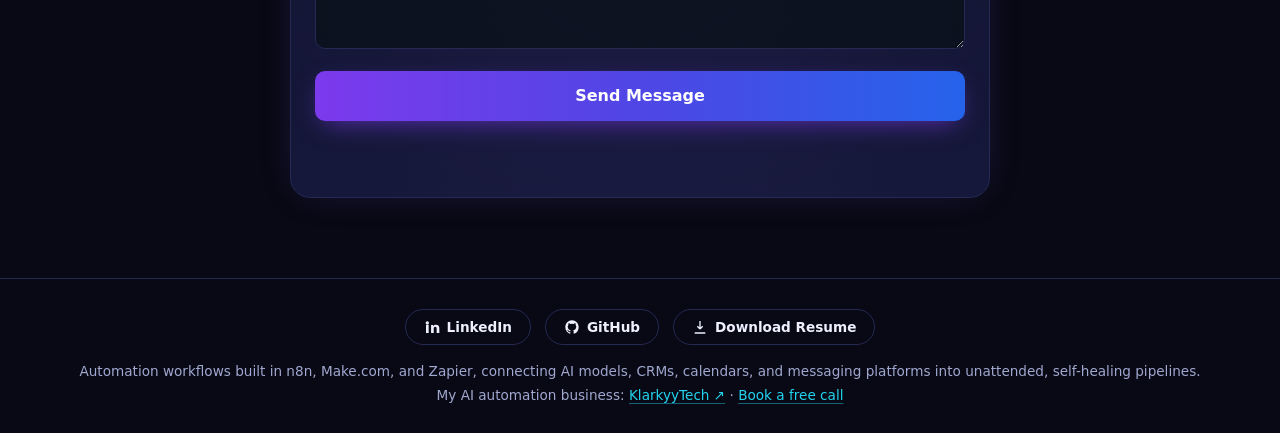
==== commit 0af69ba9: "Hero headline: masked-type motion replaces the scramble Words rise from behind a cut line on load; s" ====
--- a/index.html
+++ b/index.html
@@ -1580,16 +1580,20 @@
   color:#67e8f9; font-size:.82rem; font-weight:700; text-decoration:none; transition:background .2s, color .2s; }
 .service-links .service-case{ margin-top:0; }
 .service-case:hover, .service-case:focus-visible{ background:rgba(34,211,238,.14); color:#fff; }
-/* hero headline: letters jumble while scrolling, then decode back to the real text */
-.hero h1 .scr-w{ white-space:nowrap; }
-.hero h1 .scr-c{ display:inline-block; text-align:center; }
-.hero h1 .scr-vis{ display:block; text-wrap:balance; }
-/* moving letters can't show the clipped gradient, so they carry a solid colour matched to their spot in it */
-.hero h1 .scr-c.jit{ transition:none; -webkit-text-fill-color:var(--c); color:var(--c); }
-.hero h1 .scr-c.land{ transition:transform .42s cubic-bezier(.175,.885,.32,1.275), opacity .3s ease-out; -webkit-text-fill-color:var(--c); color:var(--c); }
-.hero h1 .scr-c.fade{ transition:-webkit-text-fill-color .3s ease-out, color .3s ease-out; }
-.hero h1 .scr-c.hot{ color:#67e8f9; -webkit-text-fill-color:#67e8f9; text-shadow:0 0 12px rgba(34,211,238,.7); }
-.hero h1 .scr-c.hot2{ color:#fff; -webkit-text-fill-color:#fff; text-shadow:0 0 10px rgba(167,139,250,.8); }
+/* hero headline, "masked type" (2026-11-26): words rise from behind a cut line on load; scrolling slips them back
+   up behind it one by one, reversibly. Each word paints its own slice of one shared gradient, because moving text
+   inside a background-clip:text parent disappears. */
+@property --mt-sh{ syntax:'<number>'; inherits:true; initial-value:0; }
+@property --mt-in{ syntax:'<percentage>'; inherits:false; initial-value:0%; }
+@keyframes mt-shimmer{ to{ --mt-sh:1; } }
+.hero h1.mt-on{ background:none; -webkit-text-fill-color:initial; color:#a78bfa; animation:mt-shimmer 6s linear infinite; }
+.hero h1.mt-on .mt-m{ display:inline-block; overflow:hidden; vertical-align:top; padding:.06em .04em .14em; margin:-.06em -.04em -.14em; }
+.hero h1.mt-on .mt-w{ display:inline-block;
+  background:linear-gradient(90deg,#a78bfa,#60a5fa,#22d3ee,#a78bfa) repeat-x;
+  background-size:var(--mt-W3,300%) 100%; background-position:calc(var(--mt-sh) * var(--mt-W6,0px) * -1 - var(--mt-ox,0px)) 50%;
+  -webkit-background-clip:text; background-clip:text; color:transparent; -webkit-text-fill-color:transparent;
+  transform:translateY(calc(var(--mt-in) + var(--mt-sc,0%))) rotate(var(--mt-r,0deg)); transform-origin:0 100%; will-change:transform; /* own layer, else Chrome drops mid-move clipped words */
+  transition:--mt-in .9s cubic-bezier(.16,.84,.24,1); }
 </style>
 <link rel="stylesheet" href="fx/ring.css?v=20261126d">
 </head>
@@ -4164,85 +4168,47 @@
 })();
 </script>
 <script>
-/* hero headline scramble (motion pass, 2026-11-26): while the page scrolls the letters jumble, jump, tilt and flash,
-   harder the faster you scroll, drifting against the scroll; the line leans with the scroll. When scrolling stops,
-   letters land left to right with a small overshoot. Widths are locked (em) so lines never shift.
-   Screen readers get the plain text (aria-label); reduced-motion visitors get the static headline. */
+/* hero headline, masked type: the scroll position is the clock (same position = same frame, both directions).
+   Word i starts slipping a beat after word i-1; by the time the headline reaches the nav every word has gone
+   up behind its cut line. Reduced motion / no JS: the plain gradient headline. */
 (function(){
 var h=document.querySelector('.hero h1'); if(!h || matchMedia('(prefers-reduced-motion: reduce)').matches) return;
-var text=h.textContent.trim(), GL='ABCDEFGHJKLMNPRSTUVXYZabcdefghknopqrstuvxyz0123456789#%&*+=<>/?';
-var cells=[], built=false, vis;
-function build(){
-  if(built) return; built=true;
-  var fs=parseFloat(getComputedStyle(h).fontSize); vis=document.createElement('span'); vis.className='scr-vis'; vis.setAttribute('aria-hidden','true');
-  text.split(' ').forEach(function(w,i){
-    if(i) vis.appendChild(document.createTextNode(' '));
-    var ws=document.createElement('span'); ws.className='scr-w';
-    for(var k=0;k<w.length;k++){ var c=document.createElement('span'); c.className='scr-c'; c.textContent=w[k]; ws.appendChild(c); cells.push({el:c,ch:w[k],cur:w[k],on:false}); }
-    vis.appendChild(ws);
+var text=h.textContent.trim(), words=[];
+h.textContent='';
+text.split(' ').forEach(function(w,i){
+  if(i) h.appendChild(document.createTextNode(' '));
+  var m=document.createElement('span'); m.className='mt-m';
+  var s=document.createElement('span'); s.className='mt-w'; s.textContent=w; m.appendChild(s); h.appendChild(m); words.push(s);
+});
+var intro=scrollY<40 && document.visibilityState==='visible';   /* a hidden tab never runs the rise, so it would sit hidden */
+h.classList.add('mt-on');
+function measure(){
+  var r=h.getBoundingClientRect();
+  h.style.setProperty('--mt-W3',(r.width*3)+'px'); h.style.setProperty('--mt-W6',(r.width*6)+'px');
+  words.forEach(function(w){ w.style.setProperty('--mt-ox',(w.getBoundingClientRect().left-r.left)+'px'); });
+}
+measure(); if(window.ResizeObserver) new ResizeObserver(measure).observe(h);
+if(document.fonts&&document.fonts.ready) document.fonts.ready.then(measure);
+if(intro){   /* load-in: every word starts below its cut line and rises a beat after the one before */
+  words.forEach(function(w,i){ w.style.transition='none'; w.style.setProperty('--mt-in','112%'); });
+  void h.offsetWidth;
+  words.forEach(function(w,i){ w.style.transition=''; w.style.transitionDelay=(.05+i*.055)+'s'; w.style.setProperty('--mt-in','0%'); });
+  setTimeout(function(){ words.forEach(function(w){ w.style.removeProperty('--mt-in'); w.style.transitionDelay=''; }); }, 2200); }
+var start=0, span=1;
+function geo(){ var r=h.getBoundingClientRect(); start=Math.max(0, r.top+scrollY-innerHeight*.55); span=Math.max(160, r.bottom+scrollY-70-start); }
+function ease(x){ return x<.5?4*x*x*x:1-Math.pow(-2*x+2,3)/2; }
+var raf=0, last=-1;
+function frame(){
+  raf=0; var p=Math.max(0,Math.min(1,(scrollY-start)/span)); if(p===last) return; last=p;
+  var n=words.length;
+  words.forEach(function(w,i){
+    var a=i/n*.55, q=ease(Math.max(0,Math.min(1,(p-a)/.45)));
+    w.style.setProperty('--mt-sc',(-112*q).toFixed(2)+'%');
+    w.style.setProperty('--mt-r',(-4*q).toFixed(2)+'deg');
   });
-  /* accessible name on the heading itself: a hidden text copy inside it would be painted into the clipped gradient */
-  h.setAttribute('aria-label',text); h.textContent=''; h.appendChild(vis);
-  var hr=h.getBoundingClientRect(), S=[[167,139,250],[96,165,250],[34,211,238]];
-  cells.forEach(function(c){ var r=c.el.getBoundingClientRect(); c.w=r.width; c.el.style.width=(c.w/fs)+'em';
-    var f=Math.max(0,Math.min(1,(r.left+r.width/2-hr.left)/hr.width))*.8, a=f<.5?S[0]:S[1], b2=f<.5?S[1]:S[2], u=f<.5?f*2:(f-.5)*2;
-    c.el.style.setProperty('--c','rgb('+a.map(function(v,i){ return Math.round(v+(b2[i]-v)*u); }).join(',')+')'); });
-
-  /* random glyphs are picked from ones about as wide as the real letter, so nothing piles up */
-  var probe=cells[0].el, gw=GL.split('').map(function(g){ probe.textContent=g; probe.style.width='auto'; return [g,probe.getBoundingClientRect().width]; });
-  probe.textContent=cells[0].ch; probe.style.width=(cells[0].w/fs)+'em';
-  cells.forEach(function(c){ var ok=gw.filter(function(x){ return Math.abs(x[1]-c.w)<=c.w*.25+1; }).map(function(x){ return x[0]; });
-    if(ok.length<4) ok=gw.slice().sort(function(x,y){ return Math.abs(x[1]-c.w)-Math.abs(y[1]-c.w); }).slice(0,6).map(function(x){ return x[0]; });
-    c.pool=ok; });
 }
-var lean=0, inView=true, lastScroll=0, lastY=scrollY, lastT=0, vel=0, dir=1, resolveStart=0, raf=0, lastTick=0;
-new IntersectionObserver(function(e){ inView=e[0].isIntersecting; }).observe(h);
-function rnd(c){ return c.pool[(Math.random()*c.pool.length)|0]; }
-function R(a){ return (Math.random()*2-1)*a; }
-function jumble(c,k){
-  if(!c.on){ c.on=true; clearTimeout(c.to); c.el.classList.remove('land','fade'); c.el.classList.add('jit'); }
-  var t=rnd(c); if(c.cur!==t){ c.cur=t; c.el.textContent=t; }
-  /* drift against the scroll + random jump, tilt and scale, all scaled by scroll speed k */
-  c.el.style.transform='translate('+R(.06*k).toFixed(3)+'em,'+(-dir*.12*k+R(.22*k)).toFixed(3)+'em) skewX('+lean.toFixed(1)+'deg) rotate('+R(16*k).toFixed(1)+'deg) scale('+(1+R(.22*k)).toFixed(3)+')';
-  c.el.style.opacity=(1-Math.random()*.45*k).toFixed(2);
-  var r=Math.random(); c.el.classList.toggle('hot', r<.16*k+.04); c.el.classList.toggle('hot2', r>1-.08*k);
-}
-function land(c){
-  if(!c.on) return; c.on=false;
-  c.cur=c.ch; c.el.textContent=c.ch;
-  c.el.classList.remove('jit','hot','hot2');
-  c.el.style.transform='translateY('+(-dir*.18)+'em) scale(1.22)'; c.el.style.opacity='1';
-  void c.el.offsetWidth;                 /* start the pop from here */
-  c.el.classList.add('land'); c.el.style.transform='';
-  /* once landed (no transform), drop the solid colour so the real gradient shows again */
-  c.to=setTimeout(function(){ if(!c.on){ c.el.classList.add('fade'); c.el.classList.remove('land'); } },450);
-}
-function tick(t){
-  raf=0;
-  if(t-lastTick<40){ raf=requestAnimationFrame(tick); return; }
-  lastTick=t;
-  var now=performance.now(), scrolling=now-lastScroll<130, n=cells.length, busy=false;
-  if(scrolling){ resolveStart=0;
-    var k=Math.max(.45, Math.min(1, vel/1.6));
-    lean=-dir*9*k;   /* the whole line leans with the scroll: applied per moving letter (transforming the h1 breaks its gradient paint) */
-    cells.forEach(function(c){ if(Math.random()<.35+.5*k || !c.on) jumble(c,k); });
-    busy=true;
-  } else {
-    if(!resolveStart){ resolveStart=now; lean=0; }
-    var p=Math.min(1,(now-resolveStart)/600), e=1-Math.pow(1-p,2), done=Math.floor(e*n);   /* ease-out stagger, ~0.6s */
-    var kk=.5;
-    cells.forEach(function(c,i){ if(i<done || p>=1) land(c); else { if(Math.random()<.6) jumble(c,kk*(1-p)+.2); busy=true; } });
-  }
-  if(busy) raf=requestAnimationFrame(tick);
-}
-addEventListener('scroll',function(){
-  var now=performance.now(), y=scrollY, dy=y-lastY, dt=Math.max(1,now-lastT);
-  lastY=y; lastT=now; if(dy) dir=dy>0?1:-1;
-  vel=vel*.6+Math.abs(dy)/dt*.4;          /* px per ms, smoothed */
-  if(!inView) return;
-  build(); lastScroll=now;
-  if(!raf) raf=requestAnimationFrame(tick);
-},{passive:true});
+function onScroll(){ if(!raf) raf=requestAnimationFrame(frame); }
+geo(); frame(); addEventListener('scroll',onScroll,{passive:true}); addEventListener('resize',function(){ geo(); last=-1; onScroll(); });
 })();
 </script>
 <!-- Cloudflare Web Analytics --><script type='module' src='https://static.cloudflareinsights.com/beacon.min.js' data-cf-beacon='{"token": "3541101652d54b6b939604b00dcb4918"}'></script><!-- End Cloudflare Web Analytics -->
